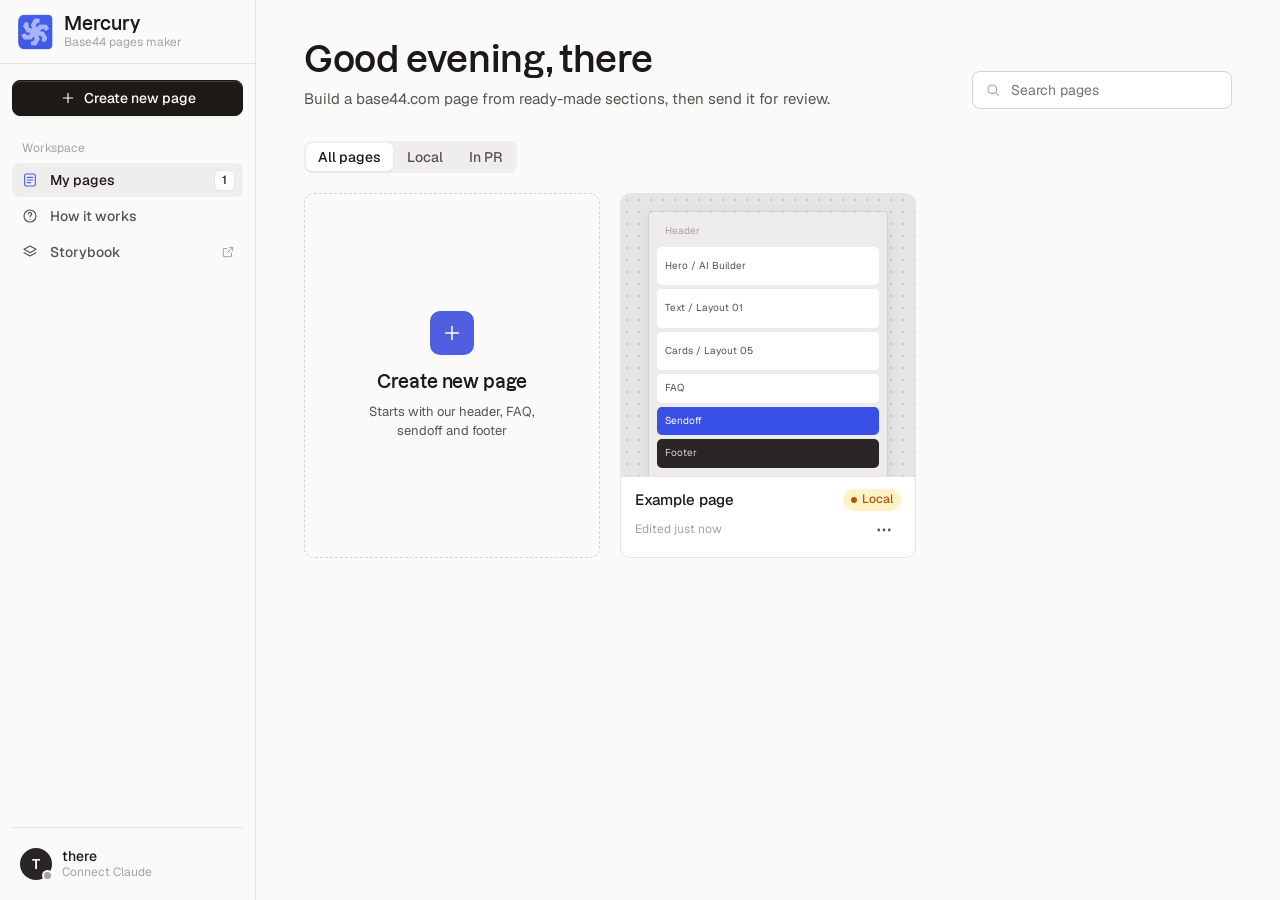
==== index.html @ 1d72b6c1 "Mercury demo build Co-Authored-By: Claude Opus 5.5 <noreply@anthropic.com>" ====
<!doctype html>
<html lang="en">
  <head>
    <meta charset="UTF-8" />
    <meta name="viewport" content="width=device-width, initial-scale=1" />
    <link rel="icon" href="./assets/mercury-icon-C0qEDZrc.png" />
    <title>Mercury · Base44 pages maker</title>
    <script type="module" crossorigin src="./assets/app-D9dCNVc-.js"></script>
    <link rel="modulepreload" crossorigin href="./assets/vendor-Bnb4Ae-D.js">
    <link rel="modulepreload" crossorigin href="./assets/sections-Db3gIIvN.js">
    <link rel="modulepreload" crossorigin href="./assets/page-model-CBehmWNN.js">
    <link rel="stylesheet" crossorigin href="./assets/sections-phe8vjoj.css">
    <link rel="stylesheet" crossorigin href="./assets/app-ySXwdiGq.css">
  </head>
  <body>
    <div id="root"></div>
  </body>
</html>
---- assets/sections-phe8vjoj.css ----
@font-face{font-family:Dazzed;src:url(../media/b08e14b705a2.woff2) format("woff2"),url(../media/d3847fbb85f0.woff) format("woff");font-weight:400;font-style:normal;font-display:swap}@font-face{font-family:Dazzed;src:url(../media/d444140c621f.woff2) format("woff2"),url(../media/14473a02191c.woff) format("woff");font-weight:500;font-style:normal;font-display:swap}@font-face{font-family:Dazzed;src:url(../media/bbc7bd523285.woff2) format("woff2"),url(../media/7ce76fdef9e0.woff) format("woff");font-weight:600;font-style:normal;font-display:swap}@font-face{font-family:Dazzed;src:url(../fonts/geist/geist-latin-wght-normal.woff2) format("woff2");font-weight:400;font-style:normal;font-display:swap;unicode-range:U+0024}@font-face{font-family:Dazzed;src:url(../fonts/geist/geist-latin-wght-normal.woff2) format("woff2");font-weight:500;font-style:normal;font-display:swap;unicode-range:U+0024}@font-face{font-family:Dazzed;src:url(../fonts/geist/geist-latin-wght-normal.woff2) format("woff2");font-weight:600;font-style:normal;font-display:swap;unicode-range:U+0024}.branded-shell{position:relative;min-height:100vh;overflow-x:clip;background:var(--offwhite, #eeeceb)}.branded-shell__texture{z-index:0}.branded-shell__content{position:relative;display:flex;min-height:100vh;flex-direction:column}.branded-shell__content>main{flex:1}.branded-shell--chromeless,.branded-shell--chromeless main{min-height:auto}.br-skip-link{position:absolute;left:16px;top:-100px;z-index:100;border-radius:10px;background:#1e1e24;color:#eeeceb;padding:12px 20px;font-family:Geist,sans-serif;font-size:16px;font-weight:500;transition:top .15s ease}.br-skip-link:focus{top:16px}.br-gen-tex{background-image:var(--br-gen-tile, none);background-repeat:repeat;background-position:top left;background-size:512px 512px;mix-blend-mode:overlay;opacity:0}.br-gen-tex[data-ready]{opacity:var(--br-gen-opacity)}.br-gen-tex--flip{transform:rotate(180deg)}.br-cover-tex{background-size:max(100%,2126px) auto}.br-cover-s-tex{background-size:cover}.br-tex-jitter{animation:br-tex-jitter .9s steps(1,end) infinite}@keyframes br-tex-jitter{0%{background-position:center}25%{background-position:calc(50% + 4px) calc(50% - 3px)}50%{background-position:calc(50% - 3px) calc(50% + 4px)}75%{background-position:calc(50% + 2px) calc(50% + 2px)}}.br-cover-tex.br-tex-jitter{background-size:max(calc(100% + 8px),2126px) auto}@media(prefers-reduced-motion:reduce){.br-tex-jitter{animation:none}}.br-slot-echo:after{content:attr(data-label);white-space:pre}.br-cta-fluid{height:var(--cta-h);padding-top:0;padding-bottom:0;padding-left:var(--cta-px);padding-right:var(--cta-px);font-size:var(--cta-fs);border-radius:var(--cta-r)}@media(min-width:768px){.br-cta-fluid{height:var(--cta-h-t);padding-left:var(--cta-px-t);padding-right:var(--cta-px-t);font-size:var(--cta-fs-t);border-radius:var(--cta-r-t)}}@media(min-width:1025px){.br-cta-fluid{height:var(--cta-h-d);padding-left:var(--cta-px-d);padding-right:var(--cta-px-d);font-size:var(--cta-fs-d);border-radius:var(--cta-r-d)}}.br-tertiary-fluid{font-size:var(--ter-fs);line-height:var(--ter-lh)}@media(min-width:768px){.br-tertiary-fluid{font-size:var(--ter-fs-t);line-height:var(--ter-lh-t)}}@media(min-width:1025px){.br-tertiary-fluid{font-size:var(--ter-fs-d);line-height:var(--ter-lh-d)}}.br-icon-fluid{--icon-px: var(--ipx);width:var(--icon-px);height:var(--icon-px)}@media(min-width:768px){.br-icon-fluid{--icon-px: var(--ipx-t)}}@media(min-width:1025px){.br-icon-fluid{--icon-px: var(--ipx-d)}}.br-slot-strip-dt{will-change:transform}@media(min-width:1025px)and (hover:hover){.br-slot-strip-dt{transition:transform var(--dur-hover) var(--ease-standard)}.group\/cta:hover .br-slot-strip-dt{transform:translateY(-50%)}}@media(prefers-reduced-motion:reduce){.br-slot-strip-dt{transition:none}}.group\/cta:disabled .br-slot-strip,.group\/cta:disabled .br-slot-strip-dt,.group\/cta[aria-disabled=true] .br-slot-strip,.group\/cta[aria-disabled=true] .br-slot-strip-dt{transform:none!important}.br-contact{position:relative}.br-contact:after{content:"";position:absolute;left:0;right:0;bottom:1px;height:var(--br-ul-w, 2px);background:currentColor;transform-origin:left center}.br-contact-link:hover .br-contact:after{animation:brContactUnderline .5s ease}@keyframes brContactUnderline{0%{transform:scaleX(1);transform-origin:right center}50%{transform:scaleX(0);transform-origin:right center}50.01%{transform:scaleX(0);transform-origin:left center}to{transform:scaleX(1);transform-origin:left center}}.br-arrow-in{transform:translate(-120%)}@media(hover:hover)and (pointer:fine){.br-arrow-glyph{transition:transform .3s var(--ease-standard)}.group\/arrow:hover .br-arrow-out{transform:translate(120%)}.group\/arrow:hover .br-arrow-in{transform:translate(0)}.br-arrow-go .br-arrow-glyph{transition:none}}.br-arrow-go .br-arrow-out{animation:brArrowOut .3s var(--ease-standard)}.br-arrow-go .br-arrow-in{animation:brArrowIn .3s var(--ease-standard)}@keyframes brArrowOut{0%{transform:translate(0)}to{transform:translate(120%)}}@keyframes brArrowIn{0%{transform:translate(-120%)}to{transform:translate(0)}}@media(prefers-reduced-motion:reduce){.br-arrow-glyph{transition:none}.br-arrow-go .br-arrow-glyph{animation:none}}.br-copy{display:inline-flex;align-items:center;gap:8px;box-sizing:border-box;border:none;cursor:pointer;white-space:nowrap;font-family:var(--font-body, "Geist", sans-serif);font-weight:500;color:var(--offwhite, #EEECEB);background:var(--blue, #3B51E5);transition:background-color var(--dur-hover, .2s) var(--ease-standard);-webkit-font-smoothing:antialiased;-moz-osx-font-smoothing:grayscale}.br-copy--dt:hover:not(:disabled){background:var(--cta-blue-hover, #4B62FA)}.br-copy:disabled{opacity:.45;cursor:not-allowed}.br-copy-icon{flex-shrink:0}.br-copy--icon{justify-content:center}.br-copy--icon.br-copy--dt,.br-copy--icon.br-copy--m{padding:12px}.br-copy-sr-only{position:absolute;width:1px;height:1px;padding:0;margin:-1px;overflow:hidden;clip:rect(0,0,0,0);white-space:nowrap;border:0}.br-copy--dt{padding:12px 14px;border-radius:8px;font-size:16px;line-height:20px}.br-copy--dt .br-copy-icon{width:20px;height:20px}.br-copy--m{padding:12px 14px;border-radius:6px;font-size:14px;line-height:16px}.br-copy--m .br-copy-icon{width:16px;height:16px}@media(prefers-reduced-motion:reduce){.br-copy{transition:none}}.br-breadcrumbs{list-style:none;margin:0;padding:0;display:flex;align-items:center;flex-wrap:wrap;gap:2px 6px;font-family:var(--font-body, "Geist", sans-serif);font-weight:400}.br-breadcrumb-li{display:inline-flex;align-items:center;gap:6px}.br-breadcrumb-item{font-size:12px;line-height:16px}.br-breadcrumb-sep{color:var(--ink-800, #1E1E24);font-size:14px;line-height:18px;-webkit-user-select:none;-moz-user-select:none;user-select:none}.br-breadcrumb-link{color:var(--text-secondary, #6D6A67);text-decoration:none;cursor:pointer;margin:0;padding:0;border:0;background:none;font-family:inherit;font-weight:inherit;transition:color var(--dur-hover, .2s) var(--ease-standard)}.br-breadcrumb-link:hover{color:var(--ink-800, #1E1E24)}.br-breadcrumb-link:focus-visible{outline:2px solid var(--focus-ring, #3B51E5);outline-offset:2px;border-radius:2px}.br-breadcrumb-muted{color:var(--text-secondary, #6D6A67)}.br-breadcrumb-current{color:var(--ink-800, #1E1E24)}@media(min-width:768px){.br-breadcrumbs{flex-wrap:nowrap;gap:10px}.br-breadcrumb-li{gap:10px}.br-breadcrumb-item{font-size:14px;line-height:18px}}@media(prefers-reduced-motion:reduce){.br-breadcrumb-link{transition:none}}.br-field{display:flex;flex-direction:column;gap:14px;width:100%;box-sizing:border-box;padding:20px 0 16px;border-bottom:2px solid var(--ink-800, #1E1E24);transition:border-color var(--dur-hover, .2s) var(--ease-standard)}.br-field[data-invalid]{border-bottom-color:var(--invalid, #FF5100)}.br-field-label{font-family:var(--font-body, "Geist", sans-serif);font-weight:400;color:var(--ink-800, #1E1E24);font-size:18px;line-height:26px}@media(min-width:768px){.br-field-label{font-size:20px;line-height:32px}}@media(prefers-reduced-motion:reduce){.br-field{transition:none}}.br-field-input{border:0;outline:0;margin:0;padding:0;width:100%;box-sizing:border-box;background:transparent;font-family:var(--font-body, "Geist", sans-serif);font-weight:400;color:var(--ink-800, #1E1E24);font-size:14px;line-height:18px}.br-field-input::-moz-placeholder{color:var(--text-placeholder, #8E8E8E);opacity:1}.br-field-input::placeholder{color:var(--text-placeholder, #8E8E8E);opacity:1}.br-field-textarea{resize:none;min-height:56px;line-height:20px;overflow-y:auto;padding-right:20px;scrollbar-width:thin;scrollbar-color:var(--surface-warm, #E2DED7) transparent}.br-field-textarea::-webkit-scrollbar{width:14px}.br-field-textarea::-webkit-scrollbar-track{background:transparent}.br-field-textarea::-webkit-scrollbar-thumb{background-color:var(--surface-warm, #E2DED7);background-clip:padding-box;border:0 solid transparent;border-right-width:10px;border-radius:9999px;min-height:24px}@media(min-width:768px){.br-field-input{font-size:16px;line-height:16px}.br-field-textarea{min-height:70px;line-height:24px}}.br-search{display:flex;align-items:center;gap:14px;width:100%;box-sizing:border-box;background:var(--br-search-fill, transparent);border-top:2px solid var(--border-warm, #DDD8D2);border-bottom:2px solid var(--border-warm, #DDD8D2);color:var(--text-placeholder, #8E8E8E);transition:border-color var(--dur-hover, .2s) var(--ease-standard),color var(--dur-hover, .2s) var(--ease-standard)}.br-search[data-active]{border-top-color:var(--black, #1E1E24);border-bottom-color:var(--black, #1E1E24);color:var(--black, #1E1E24)}.br-search-icon{flex-shrink:0;color:var(--black, #1E1E24)}.br-search-input{flex:1;min-width:0;border:none;background:transparent;outline:none;padding:0;margin:0;font-family:var(--font-body);color:var(--black, #1E1E24);-webkit-font-smoothing:antialiased;-moz-osx-font-smoothing:grayscale}.br-search-input::-moz-placeholder{color:var(--text-placeholder, #8E8E8E);opacity:1}.br-search-input::placeholder{color:var(--text-placeholder, #8E8E8E);opacity:1}.br-search-input::-webkit-search-cancel-button,.br-search-input::-webkit-search-decoration{-webkit-appearance:none;-moz-appearance:none;appearance:none;display:none}.br-search-clear{flex-shrink:0;display:inline-flex;align-items:center;justify-content:center;padding:0;border:none;border-radius:8px;background:transparent;color:var(--black, #1E1E24);cursor:pointer;transition:background-color var(--dur-hover, .2s) var(--ease-standard)}.br-search-clear:disabled{cursor:default;opacity:.45}.br-search-clear-glyph{display:block;width:100%;height:100%}.br-search--d{height:90px;padding-left:20px;padding-right:8px}.br-search--d .br-search-icon{width:26px;height:26px}.br-search--d .br-search-input{font-size:18px;line-height:26px}.br-search--d .br-search-clear{width:44px;height:44px}.br-search--t{height:76px;padding-left:16px;padding-right:6px}.br-search--t .br-search-icon{width:24px;height:24px}.br-search--t .br-search-input{font-size:16px;line-height:24px}.br-search--t .br-search-clear{width:40px;height:40px}@media(hover:hover){.br-search--d .br-search-clear:hover{background:var(--surface-warm, #E2DED7)}}.br-search--m{height:60px;padding-left:10px;padding-right:4px;gap:10px}.br-search--m .br-search-icon{width:20px;height:20px}.br-search--m .br-search-input{font-size:16px;line-height:20px}.br-search--m .br-search-clear{width:40px;height:40px}@media(prefers-reduced-motion:reduce){.br-search,.br-search-clear{transition:none}}.br-pg{display:inline-flex;align-items:center;justify-content:center;gap:var(--pg-gap-root);font-family:var(--font-body);-webkit-font-smoothing:antialiased;-moz-osx-font-smoothing:grayscale}.br-pg-pages{display:inline-flex;align-items:center;gap:var(--pg-gap-pages);list-style:none;margin:0;padding:0}.br-pg-pages>li{display:inline-flex;align-items:center}.br-pg-page:focus-visible,.br-pg-arrow:focus-visible{outline:2px solid var(--focus-ring, #3B51E5);outline-offset:2px;border-radius:4px}.br-pg-page{min-width:var(--pg-cell-w);height:var(--pg-cell);display:inline-flex;align-items:center;justify-content:center;box-sizing:border-box;padding:0;margin:0;border:none;background:transparent;cursor:pointer;font-size:var(--pg-fs);line-height:var(--pg-lh);letter-spacing:var(--pg-tr);color:var(--text-secondary, #6D6A67);transition:color var(--dur-hover, .2s) var(--ease-standard)}.br-pg-page:disabled,.br-pg-page[aria-current]{cursor:default}.br-pg-page:hover:not(:disabled),.br-pg-page[aria-current]{color:var(--black, #1E1E24)}.br-pg-ellipsis{min-width:var(--pg-cell-w);height:var(--pg-cell);display:inline-flex;align-items:center;justify-content:center;color:var(--text-secondary, #6D6A67);font-size:var(--pg-fs);line-height:var(--pg-lh);letter-spacing:var(--pg-tr);-webkit-user-select:none;-moz-user-select:none;user-select:none}.br-pg-arrow{flex-shrink:0;width:var(--pg-arrow);height:var(--pg-arrow);display:inline-flex;align-items:center;justify-content:center;padding:0;margin:0;border:none;border-radius:4px;background:transparent;cursor:pointer;color:var(--black, #1E1E24)}.br-pg-arrow svg{display:block;width:var(--pg-glyph);height:var(--pg-glyph)}.br-pg-arrow--prev svg{transform:rotate(180deg)}.br-pg-arrow:disabled{cursor:default;color:var(--disabled, #BDBDBD)}.br-pg--d{--pg-cell: 54px;--pg-cell-w: 50px;--pg-arrow: 54px;--pg-glyph: 26px;--pg-fs: 24px;--pg-lh: 28px;--pg-tr: -.24px;--pg-gap-root: 36px;--pg-gap-pages: 6px}.br-pg--t{--pg-cell: 54px;--pg-cell-w: 44px;--pg-arrow: 54px;--pg-glyph: 24px;--pg-fs: 20px;--pg-lh: 28px;--pg-tr: -.2px;--pg-gap-root: 8px;--pg-gap-pages: 6px}.br-pg--m{--pg-cell: 44px;--pg-cell-w: 32px;--pg-arrow: 44px;--pg-glyph: 22px;--pg-fs: 16px;--pg-lh: 26px;--pg-tr: -.16px;--pg-gap-root: 4px;--pg-gap-pages: 4px}@media(prefers-reduced-motion:reduce){.br-pg-page{transition:none}}a.br-pg-page,a.br-pg-arrow{text-decoration:none}span.br-pg-page[aria-current]{cursor:default}.br-switch{--br-switch-w: 74px;--br-switch-h: 36px;--br-switch-knob-w: 42px;position:relative;flex:none;box-sizing:border-box;width:var(--br-switch-w);height:var(--br-switch-h);padding:0;border:none;border-radius:60px;background:var(--disabled, #bdbdbd);cursor:pointer;transition:background-color var(--dur-fast, .15s) var(--ease-standard)}.br-switch[aria-checked=true]{background:var(--orange-500, #ff6a00)}.br-switch:disabled{cursor:not-allowed;background:var(--offwhite, #eeeceb)}.br-switch[aria-checked=true]:disabled{background:#ffad8a}.br-switch:focus-visible{outline:2px solid var(--focus-ring, #3b51e5);outline-offset:2px}.br-switch-knob{position:absolute;top:3px;left:3px;width:var(--br-switch-knob-w);height:calc(var(--br-switch-h) - 6px);border-radius:60px;background:var(--surface-card-warm, #f9f7f4);transition:transform var(--dur-fast, .15s) var(--ease-standard)}.br-switch[aria-checked=true] .br-switch-knob{transform:translate(calc(var(--br-switch-w) - var(--br-switch-knob-w) - 6px))}.br-switch[data-size=t]{--br-switch-w: 66px;--br-switch-h: 32px;--br-switch-knob-w: 38px}.br-switch[data-size=m]{--br-switch-w: 60px;--br-switch-h: 30px;--br-switch-knob-w: 32px}@media(max-width:1024px){.br-switch:not([data-size]){--br-switch-w: 66px;--br-switch-h: 32px;--br-switch-knob-w: 38px}}@media(max-width:767px){.br-switch:not([data-size]){--br-switch-w: 60px;--br-switch-h: 30px;--br-switch-knob-w: 32px}}@media(prefers-reduced-motion:reduce){.br-switch,.br-switch-knob{transition:none}}.br-checkbox{display:inline-flex;align-items:center;gap:12px;cursor:pointer}.br-checkbox[data-disabled=true]{cursor:not-allowed;opacity:.5}.br-checkbox-box{position:relative;box-sizing:border-box;flex:none;padding:0;cursor:inherit;width:22px;height:22px;border-radius:4px;border:2px solid var(--ink-800, #1E1E24);background:var(--white, #fff);display:inline-flex;align-items:center;justify-content:center;transition:background-color var(--dur-hover, .2s) var(--ease-standard),border-color var(--dur-hover, .2s) var(--ease-standard)}.br-checkbox-box:focus-visible{outline:2px solid var(--focus-ring, #3B51E5);outline-offset:2px}.br-checkbox-box[aria-checked=true]{background:var(--ink-800, #1E1E24)}.br-checkbox-check{width:18px;height:18px;color:var(--white, #fff);transform:scale(0);opacity:0;transition:transform var(--dur-hover, .2s) var(--ease-snap, cubic-bezier(.34, 1.56, .64, 1)),opacity .12s var(--ease-standard)}.br-checkbox-box[aria-checked=true] .br-checkbox-check{transform:scale(1);opacity:1}.br-checkbox-label{font-family:var(--font-body, "Geist", sans-serif);font-weight:400;font-size:16px;line-height:24px;color:var(--ink-800, #1E1E24)}@media(prefers-reduced-motion:reduce){.br-checkbox-box,.br-checkbox-check{transition:none}}.br-radio-group{display:flex;flex-direction:column;gap:12px}.br-radio-item{display:inline-flex;align-items:center;gap:12px;cursor:pointer}.br-radio-item[data-disabled=true]{cursor:not-allowed;opacity:.5}.br-radio-control{box-sizing:border-box;flex:none;padding:0;cursor:inherit;width:30px;height:30px;border-radius:50%;border:2px solid var(--ink-800, #1E1E24);background:var(--white, #fff);display:inline-flex;align-items:center;justify-content:center}.br-radio-control:focus-visible{outline:2px solid var(--focus-ring, #3B51E5);outline-offset:2px}.br-radio-dot{width:20px;height:20px;border-radius:50%;background:var(--ink-800, #1E1E24);transform:scale(0);transition:transform var(--dur-hover, .2s) var(--ease-snap, cubic-bezier(.34, 1.56, .64, 1))}@media(hover:hover){.br-radio-control:not([aria-checked=true]):hover:not(:disabled) .br-radio-dot{transform:scale(.4286)}}.br-radio-control[aria-checked=true] .br-radio-dot{transform:scale(1)}@media(min-width:768px){.br-radio-control{width:32px;height:32px}.br-radio-dot{width:22px;height:22px}}@media(min-width:1025px){.br-radio-control{width:38px;height:38px}.br-radio-dot{width:28px;height:28px}}.br-radio-label{color:var(--ink-800, #1E1E24)}@media(min-width:768px){.br-radio-label{font-size:16px;line-height:24px}}@media(min-width:1025px){.br-radio-label{font-size:18px;line-height:26px}}@media(prefers-reduced-motion:reduce){.br-radio-dot{transition:none}}.br-multiselect{display:flex;flex-wrap:wrap;gap:12px}.br-multiselect-chip{box-sizing:border-box;cursor:pointer;white-space:nowrap;display:inline-flex;align-items:center;justify-content:center;height:40px;padding:0 26px;border-radius:6px;font-family:var(--font-body);font-weight:400;font-size:14px;line-height:18px;letter-spacing:0;border:2px solid transparent;color:var(--ink-800, #1E1E24);background-color:var(--offwhite, #EEECEB);background-image:linear-gradient(var(--cta-black, #312F2F),var(--cta-black, #312F2F));background-repeat:no-repeat;background-position:bottom;background-size:100% 0%;transition:background-size .17s cubic-bezier(.2,0,0,1),border-color .13s cubic-bezier(.2,0,0,1)}.br-multiselect-chip:focus-visible{outline:2px solid var(--focus-ring, #3B51E5);outline-offset:2px}@media(hover:hover){.br-multiselect-chip:not([aria-pressed=true]):hover:not(:disabled){border-color:var(--ink-800, #1E1E24)}}.br-multiselect-chip[aria-pressed=true]{background-size:100% 100%;border-color:var(--cta-black, #312F2F);color:var(--white, #fff);transition:background-size .17s cubic-bezier(.2,0,0,1),border-color .13s cubic-bezier(.2,0,0,1),color 1ms 40ms}.br-multiselect-chip:disabled{cursor:not-allowed;opacity:.5}@media(min-width:768px){.br-multiselect-chip{height:44px;border-radius:8px;font-size:16px;line-height:24px}}@media(min-width:1025px){.br-multiselect-chip{height:50px;border-radius:10px;font-size:18px;line-height:26px}}@media(prefers-reduced-motion:reduce){.br-multiselect-chip,.br-multiselect-chip[aria-pressed=true]{transition:none}}.br-dropdown{box-sizing:border-box;position:relative;width:-moz-max-content;width:max-content;max-width:260px;background:var(--white, #fff);box-shadow:var(--shadow-menu, 0 10px 20px 0 rgba(15, 14, 14, .06), 0 0 6px 0 rgba(15, 14, 14, .07));overflow:hidden;font-family:var(--font-body, "Geist", sans-serif)}.br-dropdown--dt{border-radius:8px}.br-dropdown--m{border-radius:6px}.br-dropdown-scroller{display:flex;flex-direction:column;align-items:stretch;padding:4px;overflow-x:hidden;overflow-y:auto;scrollbar-width:none}.br-dropdown-scroller::-webkit-scrollbar{display:none}.br-dropdown--dt .br-dropdown-scroller{max-height:min(208px,var(--br-dropdown-room, 208px))}.br-dropdown--m .br-dropdown-scroller{max-height:min(144px,var(--br-dropdown-room, 144px))}@media(max-width:767px){.br-dropdown--dt .br-dropdown-scroller{max-height:min(144px,var(--br-dropdown-room, 144px))}}.br-dropdown-thumb{position:absolute;right:3px;width:4px;border-radius:2px;background:var(--surface-warm, #E2DED7);pointer-events:none;opacity:0;transition:opacity var(--dur-hover, .2s) var(--ease-standard)}.br-dropdown--m .br-dropdown-thumb,.br-dropdown--dt:hover .br-dropdown-thumb{opacity:1}@media(max-width:767px),(hover:none){.br-dropdown--dt .br-dropdown-thumb{opacity:1}}.br-dropdown-item{display:flex;align-items:center;gap:10px;width:100%;box-sizing:border-box;padding:8px 12px;border-radius:4px;cursor:pointer;color:var(--ink-800, #1E1E24);transition:background-color var(--dur-hover, .2s) var(--ease-standard)}.br-dropdown-item:hover,.br-dropdown-item--active{background:#edebe7}.br-dropdown-item:focus-visible{outline:2px solid var(--focus-ring, #3B51E5);outline-offset:-2px}.br-dropdown--m .br-dropdown-item{min-height:34px;padding:8px 10px}.br-dropdown-label{flex:1;min-width:0;overflow-wrap:anywhere}.br-dropdown-check{flex-shrink:0;width:18px;height:18px}.br-dropdown--dt .br-dropdown-check{width:22px;height:22px}@media(max-width:767px){.br-dropdown--dt{border-radius:6px}.br-dropdown--dt .br-dropdown-item{min-height:34px;padding:8px 10px}.br-dropdown--dt .br-dropdown-check{width:18px;height:18px}.br-dropdown--dt .br-dropdown-label{font-size:14px;line-height:18px}}.br-dropdown-check svg{display:block;width:100%;height:100%}@media(prefers-reduced-motion:reduce){.br-dropdown-item,.br-dropdown-thumb{transition:none}}.br-dropdown-icon{display:flex;flex:none;align-items:center;justify-content:center;width:32px;height:32px;overflow:hidden;background:var(--white)}.br-dropdown-icon img,.br-dropdown-icon svg{display:block;max-width:100%;max-height:100%}.br-dropdown-meta{margin-left:auto;flex:none;font-family:Geist,var(--font-body);font-weight:400;color:var(--text-muted, #8e8e8e);white-space:nowrap}.br-dropdown-item--divided{border-top:1px solid var(--surface-warm, #e2ded7)}.br-dropdown-item--action{color:var(--orange, #ff6a00)}.br-dropdown-item--action~.br-dropdown-item--action{color:var(--text-ink)}.br-dropdown-arrow{display:flex;flex:none;align-items:center;width:18px;height:18px}.br-dropdown-arrow svg{display:block;width:100%;height:100%}.br-select{position:relative;display:inline-block}.br-select-trigger{box-sizing:border-box;display:flex;align-items:center;justify-content:space-between;gap:20px;width:100%;margin:0;padding:14px 16px;border:1px solid var(--border-warm, #DDD8D2);border-radius:8px;background:var(--br-select-fill, var(--offwhite, #EEECEB));color:var(--ink-800, #1E1E24);cursor:pointer;text-align:left;transition:background-color var(--dur-hover, .2s) var(--ease-standard)}.br-select-trigger:hover,.br-select-trigger[aria-expanded=true]{background:var(--surface-warm, #E2DED7)}.br-select-trigger:focus-visible{outline:2px solid var(--focus-ring, #3B51E5);outline-offset:2px}.br-select-trigger:disabled{opacity:.5;cursor:not-allowed}.br-select-label{min-width:0;white-space:nowrap;overflow:hidden;text-overflow:ellipsis}.br-select-content{display:flex;min-width:0;align-items:center;gap:6px}.br-select-prefix{flex:none;color:var(--text-secondary, #6D6A67)}.br-select-content .br-select-label{font-weight:500}.br-select-label--placeholder{color:var(--text-placeholder, #8E8E8E)}.br-select-sr-only{position:absolute;width:1px;height:1px;padding:0;margin:-1px;overflow:hidden;clip:rect(0,0,0,0);white-space:nowrap;border:0}.br-select-chevron{flex-shrink:0;display:block;width:22px;height:22px;transition:transform var(--dur-hover, .2s) var(--ease-standard)}.br-select-trigger[aria-expanded=true] .br-select-chevron{transform:rotate(180deg)}.br-select-chevron svg{display:block;width:100%;height:100%}.br-select-popover{position:absolute;top:calc(100% + 6px);left:0;width:100%;z-index:30}.br-select-popover .br-dropdown{min-width:100%}.br-select--m .br-select-trigger{gap:12px;padding:11px 14px;border-radius:6px}.br-select--m .br-select-chevron{width:18px;height:18px}@media(max-width:1099px){.br-select--d .br-select-label,.br-select--d .br-select-content{font-size:16px;line-height:20px}}@media(max-width:767px){.br-select--d .br-select-trigger{gap:12px;padding:11px 14px;border-radius:6px}.br-select--d .br-select-chevron{width:18px;height:18px}.br-select--d .br-select-label,.br-select--d .br-select-content{font-size:14px;line-height:18px}}@media(prefers-reduced-motion:reduce){.br-select-trigger,.br-select-chevron{transition:none}}.br-field--select{position:relative}.br-field-select{box-sizing:border-box;display:flex;align-items:center;justify-content:space-between;gap:20px;width:100%;margin:0;padding:0;border:0;background:transparent;color:var(--ink-800, #1E1E24);cursor:pointer;text-align:left;font-family:var(--font-body, "Geist", sans-serif);font-weight:400;font-size:14px;line-height:20px}.br-field-select:disabled{opacity:.5;cursor:not-allowed}.br-field-select:focus-visible{outline:2px solid var(--focus-ring, #3B51E5);outline-offset:2px}.br-field-select-value{min-width:0;white-space:nowrap;overflow:hidden;text-overflow:ellipsis}.br-field-select-value--placeholder{color:var(--text-placeholder, #8E8E8E)}.br-field-select-sr-only{position:absolute;width:1px;height:1px;padding:0;margin:-1px;overflow:hidden;clip:rect(0,0,0,0);white-space:nowrap;border:0}.br-field-select-caret{flex-shrink:0;display:block;width:18px;height:18px;transition:transform var(--dur-hover, .2s) var(--ease-standard)}.br-field-select[aria-expanded=true] .br-field-select-caret{transform:rotate(180deg)}.br-field-select-caret svg{display:block;width:100%;height:100%}.br-field-select-popover{position:absolute;top:calc(100% + 8px);left:0;width:100%;z-index:30}.br-field--select-roomy .br-field-select{margin:-14px 0 -16px;padding:14px 0 16px}.br-field--select-roomy .br-field-select-popover{top:calc(100% + 22px)}.br-field--select-roomy .br-field-select-popover--above{top:auto;bottom:calc(100% - var(--br-select-trigger-top, 0px))}.br-field-select-popover .br-dropdown{min-width:100%}@media(min-width:768px){.br-field-select{font-size:16px;line-height:16px}.br-field-select-caret{width:22px;height:22px}}@media(prefers-reduced-motion:reduce){.br-field-select-caret{transition:none}}.br-field-select--search{display:flex;align-items:center;justify-content:space-between;width:100%;gap:8px}.br-field-select--search .br-field-select-caret{cursor:pointer}.br-field-select-input{flex:1 1 auto;min-width:0;border:0;outline:0;margin:0;padding:0;background:transparent;color:var(--text-ink);font-family:Geist,var(--font-body);font-weight:400;font-size:16px;line-height:16px}.br-field-select-input::-moz-placeholder{color:var(--text-placeholder, #8e8e8e)}.br-field-select-input::placeholder{color:var(--text-placeholder, #8e8e8e)}@media(max-width:767px){.br-field-select-input{font-size:14px;line-height:18px}}.br-numberfield-row{display:flex;align-items:center;justify-content:space-between;width:100%}.br-numberfield-input{flex:1;min-width:0;margin:0;padding:0;border:0;background:none;color:var(--ink-800, #1E1E24);font-family:var(--font-body, "Geist", sans-serif);font-weight:400;font-size:14px;line-height:18px;letter-spacing:0;font-variant-numeric:tabular-nums;-webkit-appearance:none;-moz-appearance:none;appearance:none}.br-numberfield-input:focus{outline:none}.br-numberfield-input:focus-visible{outline:2px solid var(--focus-ring, #3B51E5);outline-offset:2px}.br-numberfield-input::-webkit-outer-spin-button,.br-numberfield-input::-webkit-inner-spin-button{-webkit-appearance:none;-moz-appearance:none;appearance:none;margin:0}.br-numberfield-steppers{display:flex;align-items:center;gap:20px;flex-shrink:0}.br-numberfield-stepper{display:block;flex-shrink:0;width:24px;height:24px;margin:0;padding:0;border:0;background:none;color:var(--ink-800, #1E1E24);cursor:pointer;transition:color var(--dur-hover, .2s) var(--ease-standard);-moz-user-select:none;user-select:none;-webkit-user-select:none;-webkit-touch-callout:none;touch-action:manipulation}.br-numberfield-stepper:disabled{color:var(--disabled, #BDBDBD);cursor:not-allowed}.br-numberfield-stepper:focus-visible{outline:2px solid var(--focus-ring, #3B51E5);outline-offset:2px}.br-numberfield-glyph{width:24px;height:24px}.br-field[data-disabled] .br-numberfield-input{color:var(--disabled, #BDBDBD)}.br-numberfield-glyph--m{display:block}.br-numberfield-glyph--dt{display:none}@media(min-width:768px){.br-numberfield-input{font-size:18px;line-height:26px}.br-numberfield-steppers{gap:26px}.br-numberfield-glyph--m{display:none}.br-numberfield-glyph--dt{display:block}}@media(prefers-reduced-motion:reduce){.br-numberfield-stepper{transition:none}}.br-filters{position:relative;display:inline-block}.br-filters-trigger{box-sizing:border-box;display:flex;align-items:center;justify-content:center;width:40px;height:40px;margin:0;padding:0;border:1px solid var(--border-warm, #DDD8D2);border-radius:6px;background:var(--br-filters-fill, var(--br-select-fill, var(--offwhite, #EEECEB)));color:var(--ink-800, #1E1E24);cursor:pointer;transition:background-color var(--dur-hover, .2s) var(--ease-standard)}.br-filters-trigger[aria-expanded=true]{background:var(--surface-warm, #E2DED7)}.br-filters-trigger:focus-visible{outline:2px solid var(--focus-ring, #3B51E5);outline-offset:2px}.br-filters-trigger:disabled{opacity:.5;cursor:not-allowed}.br-filters-glyph{display:block;width:18px;height:18px}.br-filters-popover{position:absolute;top:calc(100% + 6px);left:0;z-index:30}.br-filters-popover--end{left:auto;right:0}.br-filters-panel{box-sizing:border-box;position:relative;width:200px;background:var(--white, #fff);border-radius:6px;box-shadow:var(--shadow-menu, 0 10px 20px 0 rgba(15, 14, 14, .06), 0 0 6px 0 rgba(15, 14, 14, .07));overflow:hidden;font-family:var(--font-body, "Geist", sans-serif)}.br-filters-scroller{display:flex;flex-direction:column;align-items:stretch;padding:4px;max-height:144px;overflow-x:hidden;overflow-y:auto;scrollbar-width:none}.br-filters-scroller::-webkit-scrollbar{display:none}.br-filters-thumb{position:absolute;right:3px;width:4px;border-radius:2px;background:var(--surface-warm, #E2DED7);pointer-events:none}.br-filters-category{display:flex;align-items:center;min-height:30px;padding:6px 10px;border-radius:4px;color:var(--text-placeholder, #8E8E8E);font-size:12px;line-height:1}.br-filters-item{display:flex;align-items:center;gap:10px;width:100%;box-sizing:border-box;min-height:34px;padding:8px 10px;border-radius:4px;cursor:pointer;color:var(--ink-800, #1E1E24);transition:background-color var(--dur-hover, .2s) var(--ease-standard)}.br-filters-item--active{background:#edebe7}.br-filters-label{flex:1;min-width:0;overflow-wrap:anywhere}.br-filters-check{flex-shrink:0;width:18px;height:18px}.br-filters-check svg{display:block;width:100%;height:100%}.br-filters-divider{display:flex;align-items:center;flex-shrink:0;height:12px;padding:0 8px}.br-filters-divider:before{content:"";display:block;width:100%;height:1px;background:var(--border-warm, #DDD8D2)}@media(prefers-reduced-motion:reduce){.br-filters-trigger,.br-filters-item{transition:none}}.br-sheet-backdrop{position:fixed;top:0;right:0;bottom:0;left:0;z-index:60;display:flex;flex-direction:column;justify-content:flex-end;background:#0000004d}.br-sheet-panel{box-sizing:border-box;display:flex;flex-direction:column;width:100%;max-height:calc(100dvh - 32px);background:var(--white, #fff);font-family:var(--font-body, "Geist", sans-serif);overflow:hidden}.br-sheet-handle{position:relative;flex-shrink:0;-webkit-appearance:none;-moz-appearance:none;appearance:none;margin:0;padding:0;border:0;width:40px;height:1.5px;background:var(--border-warm, #DDD8D2);cursor:grab;touch-action:none}.br-sheet-panel.is-dragging .br-sheet-handle{cursor:grabbing}.br-sheet-handle:before{content:"";position:absolute;top:50%;left:50%;width:120px;height:32px;transform:translate(-50%,-50%)}.br-sheet-header{display:flex;flex-direction:column;align-items:center;gap:24px;flex-shrink:0;padding:14px 20px 17.5px;border-bottom:1px solid var(--border-warm, #DDD8D2)}.br-sheet-headrow{display:flex;align-items:center;justify-content:space-between;gap:8px;width:100%}.br-sheet-title{min-width:0;margin:0;color:var(--ink-800, #1E1E24);font-family:var(--font-display, "Dazzed", "Dazzed Fallback", system-ui, sans-serif);font-weight:600;font-size:18px;line-height:24px;letter-spacing:0}.br-sheet-scroll{position:relative;display:flex;flex:1;min-height:0}.br-sheet-body{flex:1;min-height:0;padding:17px 0;overflow-x:hidden;overflow-y:auto;-webkit-overflow-scrolling:touch;overscroll-behavior:contain;scrollbar-width:none}.br-sheet-body::-webkit-scrollbar{display:none}.br-sheet-thumb{position:absolute;right:3px;width:4px;background:var(--neutral-400, #8E8D8D);pointer-events:none}.br-sheet-footer{display:flex;flex-direction:column;gap:9px;flex-shrink:0;padding:20px;padding-bottom:calc(20px + env(safe-area-inset-bottom,0px));background:var(--white, #fff)}@keyframes brSheetUp{0%{transform:translateY(100%)}to{transform:translateY(0)}}@keyframes brSheetDown{0%{transform:translateY(0)}to{transform:translateY(100%)}}@keyframes brSheetBackdropOut{0%{background-color:#0000004d}to{background-color:#0000}}.br-sheet-panel{animation:brSheetUp .45s cubic-bezier(.32,.72,0,1) both}.br-sheet-panel.is-closing{animation:brSheetDown .4s cubic-bezier(.32,.72,0,1) both}.br-sheet-panel.is-dragging{animation:none;transition:none}.br-sheet-panel.is-settling{animation:none;transition:transform .26s cubic-bezier(.32,.72,0,1)}.br-sheet-panel.is-dragged:not(.is-closing){animation:none;transition:none}.br-sheet-backdrop.is-closing{animation:brSheetBackdropOut .4s ease-in both}@media(prefers-reduced-motion:reduce){.br-sheet-panel.is-settling{transition:none}.br-sheet-panel,.br-sheet-panel.is-closing,.br-sheet-backdrop,.br-sheet-backdrop.is-closing{animation:none}}.br-fsheet{max-height:min(440px,calc(100dvh - 32px))}.br-fsheet-reset{margin:0;padding:0;border:0;border-radius:4px;background:transparent;color:var(--ink-800, #1E1E24);font-family:inherit;font-size:16px;font-weight:500;line-height:24px;cursor:pointer}.br-fsheet-menus{display:flex;flex-direction:column;gap:16px}.br-fsheet-group{display:block;min-width:0;margin:0;padding:0;border:0}.br-fsheet-category{display:block;box-sizing:border-box;width:100%;min-height:30px;padding:8px 20px;border-radius:4px;color:var(--text-secondary, #6D6A67);font-size:14px;line-height:1}.br-fsheet-item{position:relative;display:flex;align-items:center;gap:10px;width:100%;box-sizing:border-box;min-height:36px;padding:6px 25px 6px 20px;border-radius:4px;cursor:pointer;color:var(--ink-800, #1E1E24)}.br-fsheet-input{position:absolute;width:1px;height:1px;margin:-1px;padding:0;border:0;clip-path:inset(50%);overflow:hidden;white-space:nowrap}.br-fsheet-label{flex:1;min-width:0;overflow-wrap:anywhere}.br-fsheet-count{flex-shrink:0;color:var(--text-secondary, #6D6A67);font-size:14px;line-height:18px;font-variant-numeric:tabular-nums}.br-fsheet-item--empty .br-fsheet-label{color:var(--text-secondary, #6D6A67)}.br-fsheet-check{flex-shrink:0;width:18px;height:18px}.br-fsheet-check svg{display:block;width:100%;height:100%}.br-fsheet-divider{display:flex;align-items:center;flex-shrink:0;height:12px;padding:0 20px}.br-fsheet-divider:before{content:"";display:block;width:100%;height:1px;background:var(--border-warm, #DDD8D2)}.br-filterpill{display:inline-block}.br-filterpill-trigger{box-sizing:border-box;display:flex;align-items:center;justify-content:center;gap:12px;height:40px;margin:0;padding:11px 14px 11px 12px;border:1px solid var(--border-warm, #DDD8D2);border-radius:6px;background:var(--br-filterpill-fill, var(--br-select-fill, var(--offwhite, #EEECEB)));color:var(--ink-800, #1E1E24);font-family:var(--font-body, "Geist", sans-serif);cursor:pointer}.br-filterpill-trigger:disabled{opacity:.5;cursor:not-allowed}.br-filterpill-label{font-size:14px;line-height:18px;white-space:nowrap}.br-filterpill-trigger--icon{width:40px;padding:0;gap:0}.br-fsheet-glyph{display:block;width:18px;height:18px}.br-playpause{box-sizing:border-box;display:inline-flex;align-items:center;gap:6px;margin:0;padding:12px 14px 12px 12px;border:0;border-radius:8px;overflow:hidden;background:var(--blue-500, #3B51E5);color:var(--white, #FFFFFF);font-family:var(--font-body, "Geist", sans-serif);font-weight:500;font-size:16px;line-height:20px;white-space:nowrap;cursor:pointer;transition:background-color var(--dur-hover, .2s) var(--ease-standard)}.br-playpause:hover:not(:disabled){background:var(--cta-blue-hover, #4B62FA)}.br-playpause:focus-visible{outline:2px solid var(--focus-ring, #3B51E5);outline-offset:2px}.br-playpause:disabled{opacity:.5;cursor:not-allowed}.br-playpause-icon{flex-shrink:0;display:block;width:20px;height:20px;color:var(--icon-blue, #9CA9FF)}.br-playpause-icon svg{display:block;width:100%;height:100%}.br-playpause-icon--m{display:none}.br-playpause--m{border-radius:6px;font-size:14px;line-height:16px}.br-playpause--m .br-playpause-icon{width:16px;height:16px}.br-playpause--m .br-playpause-icon--dt{display:none}.br-playpause--m .br-playpause-icon--m{display:block}@media(max-width:767px){.br-playpause--dt{border-radius:6px;font-size:14px;line-height:16px}.br-playpause--dt .br-playpause-icon{width:16px;height:16px}.br-playpause--dt .br-playpause-icon--dt{display:none}.br-playpause--dt .br-playpause-icon--m{display:block}}@media(prefers-reduced-motion:reduce){.br-playpause{transition:none}}.br-symbol{position:relative;display:inline-block;overflow:hidden;isolation:isolate;line-height:0;aspect-ratio:1 / 1}.br-symbol--orange{background:var(--orange, #FF6A00)}.br-symbol--orange .br-symbol-glyph{color:var(--icon-orange, #FFAE81)}.br-symbol--blue{background:var(--blue, #3B51E5)}.br-symbol--blue .br-symbol-glyph{color:var(--icon-blue, #9CA9FF)}.br-symbol--green{background:var(--green, #134F25)}.br-symbol--green .br-symbol-glyph{color:var(--icon-green, #499C61)}.br-symbol-glyph{position:absolute;top:17.5%;right:17.5%;bottom:17.5%;left:17.5%;width:65%;height:65%;z-index:0}.br-symbol-grunge{position:absolute;top:0;right:0;bottom:0;left:0;background-image:url(../media/aa7e165661f9.webp);background-repeat:no-repeat;background-position:center;background-size:600px auto;mix-blend-mode:overlay;opacity:.55;pointer-events:none;z-index:1}:root{--br-header-h: 54px}@media(min-width:768px){:root{--br-header-h: 76px}}@media(min-width:1431px){:root{--br-header-h: 86px}}.br-footer{background:#fff;color:var(--ink-800, #1e1e24);font-family:Geist,sans-serif}.footer-inner-padding{box-sizing:border-box;width:100%;padding-inline:var(--page-padding-x, 20px)}.footer-container{width:100%;max-width:1920px;margin-inline:auto}.footer-pt{padding-block:50px}.footer-main{display:flex;flex-direction:column;gap:70px;width:100%}.footer-left{width:100%;min-width:0}.footer-logo-link{display:flex;width:-moz-fit-content;width:fit-content}.footer-logo-svg{display:block;width:111px;height:26px}.footer-tagline{margin:32px 0 0;font-size:16px;line-height:24px}.footer-social{display:flex;align-items:center;gap:20px;margin-top:38px}.footer-social-icon{display:block;width:26px;height:26px}.footer-columns{display:grid;grid-template-columns:minmax(0,1fr);row-gap:40px;width:100%;min-width:0;padding-top:6px}.footer-column{min-width:0}.footer-column-title{margin:0;font-size:16px;font-weight:400;line-height:22px;color:var(--text-secondary, #6d6a67)}.footer-column-list{margin:20px 0 0;padding:0;list-style:none}.footer-link{font-size:16px;line-height:32px;color:var(--ink-800, #1e1e24);overflow-wrap:break-word}.footer-link--wrap{display:block;max-width:210px;padding-block:4px;line-height:24px}.footer-copyright{margin-top:70px;font-size:16px;line-height:24px}@media(max-width:767px){.footer-column--product,.footer-column--legal{order:1}}@media(min-width:768px){.footer-inner-padding{padding-inline:var(--page-padding-x, 40px)}.footer-pt{padding-block:70px}.footer-social{gap:16px}.footer-main{gap:80px}.footer-left{max-width:562px}.footer-columns{grid-template-columns:repeat(2,210px);-moz-column-gap:60px;column-gap:60px}.footer-columns--trimmed{grid-template-columns:repeat(2,minmax(210px,max-content))}.footer-columns--full{grid-template-columns:none;grid-template-rows:auto auto;grid-auto-columns:210px;grid-auto-flow:column}.footer-copyright{margin-top:80px}}@media(min-width:1100px){.footer-inner-padding{padding-inline:var(--page-padding-x, min(4.6875vw, 90px))}.footer-pt{padding-block:80px}.footer-main{gap:100px}.footer-left{max-width:510px}.footer-columns{padding-top:0;-moz-column-gap:30px;column-gap:30px}.footer-columns--full{grid-template-rows:none;grid-template-columns:repeat(4,210px);grid-auto-flow:row;-moz-column-gap:30px;column-gap:30px;row-gap:0}.footer-column-list{margin-top:30px}.footer-copyright{margin-top:106px}}@media(min-width:1440px){.footer-main{flex-direction:row;align-items:flex-start;justify-content:space-between;gap:130px}.footer-left{flex:0 1.3 510px;min-width:400px}.footer-columns{width:auto}.footer-columns--full{flex:0 1 930px;min-width:-moz-min-content;min-width:min-content;max-width:930px;grid-template-columns:repeat(4,minmax(max-content,210px));justify-content:space-between;-moz-column-gap:20px;column-gap:20px}.footer-columns--trimmed{flex:0 0 auto;grid-template-columns:repeat(2,max-content);-moz-column-gap:clamp(80px,8vw,200px);column-gap:clamp(80px,8vw,200px)}}.br-inline-link{color:inherit;text-decoration:none;background-image:linear-gradient(currentColor,currentColor);background-repeat:no-repeat;background-size:100% var(--br-ul-w, 1px);background-position:0 100%;-webkit-box-decoration-break:clone;box-decoration-break:clone}.br-inline-link:hover{color:inherit}@media(hover:hover)and (min-width:1100px){.br-inline-link:hover{animation:brInlineLinkSweep .5s ease}}@keyframes brInlineLinkSweep{0%{background-size:100% var(--br-ul-w, 1px);background-position:100% 100%}50%{background-size:0 var(--br-ul-w, 1px);background-position:100% 100%}50.01%{background-size:0 var(--br-ul-w, 1px);background-position:0 100%}to{background-size:100% var(--br-ul-w, 1px);background-position:0 100%}}@media(prefers-reduced-motion:reduce){.br-inline-link:hover{animation:none}}.br-oarrow{container-type:inline-size}.br-oarrow-l{display:none}@container (min-width: 33px){.br-oarrow-s{display:none}.br-oarrow-l{display:block}}.br-sendoff-cut{opacity:0}.br-sendoff-cut[data-shown]{opacity:1;animation:brSendoffCutIn var(--br-sendoff-enter, .16s) steps(1,end) both}@keyframes brSendoffCutIn{0%{transform:translate(-6px)}to{transform:translate(0)}}.br-sendoff-mark{transform:translateY(-100%)}@keyframes brSendoffCutInMark{0%{transform:translate(-6px,-100%)}to{transform:translateY(-100%)}}.br-sendoff-mark[data-shown]{animation-name:brSendoffCutInMark}@media(prefers-reduced-motion:reduce){.br-sendoff-cut[data-shown]{animation:none}.br-sendoff-mark[data-shown]{transform:translateY(-100%)}}.br-about{--br-about-divider: 2px solid var(--border-warm, #ddd8d2);min-height:100vh;box-sizing:border-box;padding:clamp(32px,5.7vw,82px) 16px clamp(56px,8.7vw,125px);background:var(--offwhite, #eeeceb);color:var(--ink-800, #1e1e24)}.br-about__hero{display:flex;flex-wrap:wrap;align-items:center;justify-content:space-between;gap:16px 32px;max-width:900px;margin:0 auto clamp(32px,4.7vw,67px)}.br-about__logo{flex-shrink:0}.br-about__title{margin:0;font-family:var(--font-display);font-weight:500;font-size:clamp(32px,3.4vw,49px);line-height:.94;letter-spacing:-.03em}.br-about__card{max-width:900px;margin:0 auto;background:var(--surface-card-warm, #f9f7f4)}.br-about__section{display:flex;flex-direction:column;gap:20px;padding:clamp(32px,4.2vw,60px) clamp(20px,3.5vw,50px)}.br-about__section+.br-about__section{border-top:var(--br-about-divider)}.br-about__h2{margin:0;font-family:var(--font-display);font-weight:600;font-size:clamp(24px,.8vw + 17px,28px);line-height:1.215;letter-spacing:-.01em}.br-about__lede{margin:0;font-family:var(--font-body);font-size:clamp(16px,.4vw + 13px,18px);line-height:1.45}.br-about__label{font-family:var(--font-display);font-weight:600;font-size:clamp(18px,.4vw + 15px,20px);line-height:24px;color:inherit;text-decoration:none}a.br-about__label{position:relative;align-self:flex-start}a.br-about__label:after{content:"";position:absolute;left:0;right:0;bottom:0;height:1px;background:currentColor;transform:scaleX(0);transform-origin:right center;transition:transform .18s ease}@media(hover:hover){a.br-about__label:hover:after{transform:scaleX(1);transform-origin:left center}}@media(prefers-reduced-motion:reduce){a.br-about__label:after{transition:none}}.br-about__meta{margin:0;font-family:var(--font-body);font-size:14px;line-height:18px;color:var(--text-secondary, #6d6a67)}.br-about__groups{display:flex;flex-direction:column;margin:8px 0 0;padding:0;list-style:none}.br-about__row{display:grid;grid-template-columns:243px minmax(0,490px);-moz-column-gap:30px;column-gap:30px;align-items:center;padding:28px 0;border-top:var(--br-about-divider)}.br-about__row:last-child{padding-bottom:0}.br-about__row-head{display:flex;flex-direction:column;gap:2px}.br-about__owners{display:flex;flex-direction:column;gap:24px;margin:12px 0 0}.br-about__owner{display:grid;grid-template-columns:243px minmax(0,1fr);-moz-column-gap:30px;column-gap:30px;align-items:center}.br-about__owner-label{font-family:var(--font-display);font-weight:600;font-size:16px;line-height:18px}.br-about__owner dd{margin:0}@media(max-width:767px){.br-about__row,.br-about__owner{grid-template-columns:minmax(0,1fr);row-gap:8px}.br-about__row{padding:20px 0}.br-about__owners{gap:20px}.br-about__owner{row-gap:2px}}.br-aff-steps{width:100%}.br-aff-steps__head{max-width:1920px;margin:0 auto;padding:50px 20px 40px}.br-aff-steps__eyebrow{margin:0;color:#1e1e24;font-family:Dazzed,Dazzed Fallback,sans-serif;font-weight:500;font-size:20px;line-height:23px}.br-aff-steps__heading{margin:20px 0 0;color:#1e1e24;font-size:28px;line-height:34px;letter-spacing:-.01em;max-width:270px}.br-aff-steps__band{background-image:url(../media/91236cdde136.webp);background-size:cover;background-position:center}.br-aff-steps__cards{list-style:none;margin:0 auto;max-width:1920px;padding:60px 20px;display:flex;flex-direction:column;gap:20px}.br-aff-steps__item{display:flex}.br-aff-steps__card{flex:1;display:flex;flex-direction:column;justify-content:space-between;gap:24px;min-height:263px;width:100%;background:#f9f7f4;color:#1e1e24;padding:30px;text-decoration:none}.br-aff-steps__card-title{margin:0;font-size:22px;line-height:26px}.br-aff-steps__card-foot{display:flex;flex-direction:column;gap:20px}.br-aff-steps__card-desc{margin:0;font-family:Geist,sans-serif;font-weight:400;font-size:16px;line-height:20px;letter-spacing:0}.br-aff-steps__arrow{flex-shrink:0;width:39px;height:39px;overflow:visible;transition:transform .3s ease-out}@media(min-width:768px){.br-aff-steps__head{padding:70px 40px 60px}.br-aff-steps__eyebrow{font-size:26px;line-height:36px}.br-aff-steps__heading{margin-top:28px;font-size:44px;line-height:50px;letter-spacing:-.02em;max-width:541px}.br-aff-steps__cards{padding:80px 0;align-items:center}.br-aff-steps__item{width:68.75vw}.br-aff-steps__card{min-height:339px}.br-aff-steps__card-title{font-size:34px;line-height:42px}.br-aff-steps__card-desc{font-size:22px;line-height:30px;letter-spacing:-.01em}}@media(min-width:1100px){.br-aff-steps__band{background-image:url(../media/3aee0e71aec7.webp)}.br-aff-steps__head{padding:60px clamp(40px,4.6875vw,90px) clamp(60px,4.6875vw,90px)}.br-aff-steps__eyebrow{font-size:clamp(28px,1.667vw,32px);line-height:36px}.br-aff-steps__heading{margin-top:clamp(20px,1.458vw,28px);font-size:clamp(44px,calc(22.5px + 1.95vw),60px);line-height:1.067;letter-spacing:-.02em;max-width:960px}.br-aff-steps__cards{flex-direction:row;align-items:stretch;gap:20px;padding:clamp(60px,5.2vw,100px) clamp(40px,4.6875vw,90px)}.br-aff-steps__item{flex:1;min-width:0;width:auto}.br-aff-steps__card{min-height:clamp(360px,25vw,480px);padding:40px 30px 30px}.br-aff-steps__card-title{font-size:clamp(28px,1.667vw,32px);line-height:1.125}.br-aff-steps__card-desc{font-size:clamp(20px,1.25vw,24px);line-height:1.25;letter-spacing:-.01em}.br-aff-steps__card:hover .br-aff-steps__arrow{transform:rotate(45deg)}}html:has(.uc-cat){scrollbar-gutter:stable}.uc-cat{position:relative;color:var(--ink-800);overflow-x:clip}.uc-cat-hero{position:relative;overflow:hidden;box-sizing:border-box;min-height:100vh;padding-top:max(104px,min(6.771vw,130px));--uc-rays-w: clamp(160px, 16vw, 300px);--uc-rays-b: 0px}@media(max-width:1099px)and (orientation:landscape){.uc-cat-hero{min-height:0;padding-bottom:220px}}.uc-cat-hero-inner{max-width:1920px;margin:0 auto;box-sizing:border-box;padding-left:min(2.083vw,40px);padding-right:min(2.083vw,40px)}.uc-cat-crumbs{text-align:left}.uc-cat-hero-center{max-width:1308px;margin:calc(clamp(40px,6.25vw,120px) - 50px) auto 0;display:flex;flex-direction:column;align-items:center;text-align:center}.uc-cat .uc-cat-title{margin:0 auto;max-width:10em;font-size:clamp(48px,6.458vw,124px);line-height:.968;letter-spacing:-.04em;text-wrap:balance}.uc-cat-intro{margin:clamp(24px,2.083vw,40px) 0 0;font-family:Geist,sans-serif;font-weight:400;font-size:clamp(17px,1.25vw,24px);line-height:1.333;letter-spacing:-.01em;color:var(--ink-800);max-width:33.25em;text-wrap:pretty}.uc-cat-prompt{width:100%;max-width:740px;margin:clamp(28px,2.292vw,44px) auto 0}.uc-cat-prompt .sa-prompt-box-placeholder{max-width:682px}.uc-cat-deco{position:absolute;pointer-events:none}.uc-cat-deco-rays{z-index:1;left:0;bottom:var(--uc-rays-b);width:var(--uc-rays-w);height:auto;display:block;transform:scaleY(-1)}.uc-cat-deco-globe{z-index:2;width:calc(var(--uc-rays-w) * .487);left:calc(var(--uc-rays-w) * .683);bottom:calc(var(--uc-rays-b) + var(--uc-rays-w) * .707)}.uc-cat-deco-globe>*{display:block;width:100%}.uc-cat-deco-chart{z-index:1;right:0;bottom:clamp(40px,4.27vw,82px);width:clamp(220px,17.92vw,344px);height:auto;display:block}.uc-cat-brainstorm{position:relative;box-sizing:border-box;padding:clamp(64px,6.25vw,120px) min(4.6875vw,90px) 100px}.uc-cat-brainstorm-grid{max-width:1920px;margin:0 auto;display:grid;grid-template-columns:minmax(0,450px) 1fr;-moz-column-gap:clamp(32px,3.44vw,66px);column-gap:clamp(32px,3.44vw,66px)}.uc-cat-brainstorm-aside-wrap{grid-column:1;grid-row:1 / span 2;height:calc(100% + clamp(140px,10.8vw,192px))}.uc-cat-brainstorm-aside{position:sticky;top:120px}.uc-cat .uc-cat-brainstorm-title{margin:0;font-size:clamp(32px,2.5vw,48px);line-height:1.167;letter-spacing:-.02em;color:var(--ink-800)}.uc-cat-bs-br-m{display:none}.uc-cat-cta{display:block;margin-top:clamp(20px,1.56vw,30px)}.uc-cat-cta--sm{display:none}.uc-cat-features{display:contents;list-style:none}.uc-cat-feature{grid-column:2;display:grid;grid-template-columns:419fr 754fr;-moz-column-gap:clamp(24px,2.865vw,55px);column-gap:clamp(24px,2.865vw,55px);align-items:center;border-top:2px solid #1E1E24;padding:clamp(20px,1.82vw,35px) 0}.uc-cat-feature:last-child{border-bottom:2px solid #1E1E24}.uc-cat-feature-media{aspect-ratio:419 / 284;overflow:hidden;display:flex;align-items:center;justify-content:center}.uc-cat-feature-media img{display:block;width:100%;height:100%;-o-object-fit:cover;object-fit:cover}.uc-cat .uc-cat-feature-title{margin:0;font-size:clamp(40px,3.958vw,76px);line-height:1.053;letter-spacing:-.04em}.uc-cat-feature-body{margin:clamp(16px,1.77vw,34px) 0 0;font-family:Geist,sans-serif;font-weight:400;font-size:clamp(17px,1.25vw,24px);line-height:1.333;letter-spacing:-.01em;color:var(--ink-800);max-width:27em}.uc-cat-body-br-d{display:inline}.uc-cat-explore{position:relative;box-sizing:border-box;overflow:hidden;background:var(--blue);color:var(--offwhite);padding:clamp(50px,4.583vw,88px) min(4.6875vw,90px) clamp(42px,3.802vw,73px)}.uc-cat-explore-grunge{position:absolute;top:0;right:0;bottom:0;left:0;pointer-events:none;background-image:url(../media/2c08285d3cb0.webp);background-repeat:no-repeat;background-position:center;background-size:auto;mix-blend-mode:overlay;opacity:.55}@media(min-width:2126px){.uc-cat-explore-grunge{background-size:100% auto}}@media(max-width:1199px){.uc-cat-explore-grunge{background-size:auto 1100px}}@media(max-width:767px){.uc-cat-explore-grunge{background-size:auto 800px}}.uc-cat-explore-inner{max-width:1920px;margin:0 auto;display:flex;align-items:flex-start;gap:clamp(202px,18.333vw,352px)}.uc-cat .uc-cat-explore-title{margin:0;flex:0 0 auto;width:clamp(297px,26.979vw,518px);font-size:clamp(48px,5vw,96px);line-height:.979;letter-spacing:-.04em}.uc-cat-explore-list{flex:0 0 auto;width:clamp(493px,44.792vw,860px);margin:0;padding:0;list-style:none;border-bottom:1px solid var(--offwhite)}.uc-cat-explore-row{border-top:1px solid var(--offwhite);padding:clamp(14px,1.302vw,25px) 0}.uc-cat-explore-link{display:flex;align-items:center;justify-content:space-between;gap:clamp(16px,1.25vw,24px);color:var(--offwhite);text-decoration:none}.uc-cat .uc-cat-explore-label{font-size:clamp(28px,2.5vw,48px);line-height:1.167;letter-spacing:-.02em}.uc-cat-explore-arrow{flex-shrink:0;width:clamp(33px,3.021vw,58px);height:clamp(33px,3.021vw,58px)}.uc-cat-discover{box-sizing:border-box;background:var(--surface-card-warm);padding:clamp(30px,2.76vw,53px) min(4.6875vw,90px)}.uc-cat-discover-inner{max-width:1920px;margin:0 auto;display:flex;align-items:center;gap:clamp(74px,6.771vw,130px)}.uc-cat .uc-cat-discover-title{margin:0;flex:0 0 auto;width:clamp(198px,18.021vw,346px);font-size:clamp(28px,2.5vw,48px);line-height:1.167;letter-spacing:-.02em;color:var(--ink-800)}.uc-cat-discover-list{flex:1 1 auto;min-width:0;display:flex;align-items:center;justify-content:flex-end;flex-wrap:wrap;--uc-sq: clamp(6px, .521vw, 10px);--uc-fs: clamp(14px, calc(55.4vw / var(--uc-discover-ems, 40)), 32px);--uc-row: min(1444px, max(65.833vw, calc(100vw - 656px) ));--uc-free: calc( var(--uc-row) - (var(--uc-discover-n, 5) - 1) * var(--uc-sq) - var(--uc-discover-ems, 40) * var(--uc-fs) - 3px );-moz-column-gap:clamp(10px,min(2.852vw,calc(var(--uc-free) / (2 * (var(--uc-discover-n, 5) - 1)))),54.75px);column-gap:clamp(10px,min(2.852vw,calc(var(--uc-free) / (2 * (var(--uc-discover-n, 5) - 1)))),54.75px);row-gap:clamp(12px,1vw,19px)}.uc-cat-discover-item{display:contents}.uc-cat-discover-item:first-child .uc-cat-discover-sep{display:none}.uc-cat .uc-cat-discover-link{position:relative;font-size:var(--uc-fs);line-height:1.125;letter-spacing:-.01em;color:var(--ink-800);text-decoration:none;white-space:nowrap}.uc-cat-discover-link:after{content:"";position:absolute;left:0;right:0;bottom:0;height:2px;background:currentColor;transform:scaleX(0);transform-origin:right center;transition:transform .18s ease}@media(min-width:1100px){.uc-cat-discover-link:hover:after{transform:scaleX(1);transform-origin:left center}}.uc-cat-discover-sep{flex-shrink:0;width:clamp(6px,.521vw,10px);height:clamp(6px,.521vw,10px);background:var(--ink-800)}.uc-cat-explore-head{flex:0 0 auto;width:clamp(297px,26.979vw,518px)}.uc-cat .uc-cat-explore-head .uc-cat-explore-title{width:100%}.uc-cat-explore-intro{margin:clamp(20px,1.667vw,32px) 0 0;font-family:Geist,sans-serif;font-weight:400;font-size:clamp(16px,1.146vw,22px);line-height:1.409;color:var(--offwhite);opacity:.85}@media(max-width:1099px){.uc-cat-explore-head{width:100%}}.uc-cat-safe{position:relative;box-sizing:border-box;overflow:hidden;padding:clamp(97px,8.854vw,170px) 0 clamp(51px,4.635vw,89px)}.uc-cat-safe-inner{max-width:1920px;margin:0 auto;display:flex;flex-direction:column;gap:clamp(52px,4.688vw,90px)}.uc-cat .uc-cat-safe-title{margin:0;padding-inline:min(4.6875vw,90px);font-size:clamp(48px,5vw,96px);line-height:.979;letter-spacing:-.04em}.uc-cat-safe-cards{display:grid;grid-template-columns:repeat(4,1fr);gap:clamp(12px,1.094vw,21px);width:100%;margin:0;padding:0;list-style:none}.uc-cat-safe-card{display:flex;flex-direction:column;justify-content:space-between;box-sizing:border-box;min-height:clamp(360px,27.6vw,530px);background:var(--surface-card-warm);border-bottom:clamp(6px,.521vw,10px) solid var(--orange);padding:clamp(22px,1.77vw,34px) clamp(20px,1.563vw,30px) clamp(28px,2.188vw,42px);transition:background-color .2s ease}@media(hover:hover)and (min-width:1100px){.uc-cat-safe-card:hover{background:var(--orange)}}.uc-cat .uc-cat-safe-card-title{margin:0;font-size:clamp(24px,1.667vw,32px);line-height:1.125;letter-spacing:-.01em}.uc-cat-safe-card-body{margin:0;font-family:Geist,sans-serif;font-weight:400;font-size:clamp(18px,1.25vw,24px);line-height:1.333;letter-spacing:-.01em}.uc-cat-integ{position:relative;box-sizing:border-box;overflow:hidden;padding:clamp(84px,7.656vw,147px) min(4.6875vw,90px) clamp(46px,4.219vw,81px)}.uc-cat-integ-inner{max-width:1920px;margin:0 auto;display:grid;grid-template-columns:706fr 870fr;gap:clamp(60px,7.708vw,148px);align-items:stretch}.uc-cat-integ-left{display:flex;flex-direction:column;justify-content:space-between;gap:clamp(60px,6.25vw,120px);min-width:0}.uc-cat-integ-text{display:flex;flex-direction:column;align-items:flex-start;gap:clamp(24px,2.083vw,40px)}.uc-cat .uc-cat-integ-title{margin:0;font-size:clamp(44px,3.958vw,76px);line-height:1.0526;letter-spacing:-.04em}.uc-cat-integ-intro{margin:0;font-family:Geist,sans-serif;font-weight:400;font-size:clamp(17px,1.25vw,24px);line-height:1.333;letter-spacing:-.01em;color:var(--ink-800)}.uc-cat-integ-intro a{color:inherit;text-decoration:underline}.uc-cat-integ-cta{display:inline-block}.uc-cat-integ-cta--sm{display:none}.uc-cat-integ-visual{position:relative;width:clamp(332px,30.208vw,580px);aspect-ratio:580 / 469;flex-shrink:0}.uc-cat-integ-photo{position:absolute;left:0;top:0;width:73.79%;height:100%;overflow:hidden;background:#bdbdbd}.uc-cat-integ-photo img{position:absolute;top:0;right:0;bottom:0;left:0;width:100%;height:100%;-o-object-fit:cover;object-fit:cover;-o-object-position:32% center;object-position:32% center}.uc-cat-integ-bar{position:absolute;left:73.79%;top:0;width:5.172%;height:47.76%;background:var(--orange)}.uc-cat-integ-symbol{position:absolute;left:57.93%;bottom:0}.uc-cat-integ-right{display:flex;flex-direction:column;min-width:0}.uc-cat-integ-list{margin:0;padding:0;list-style:none}.uc-cat-integ-item{padding:clamp(32px,2.917vw,56px) 0;border-bottom:1px solid var(--hairline)}.uc-cat-integ-item:first-child{padding-top:0}.uc-cat-integ-item-head{display:flex;align-items:center;gap:clamp(14px,1.198vw,23px);margin-bottom:clamp(8px,.729vw,14px)}.uc-cat-integ-icon{flex-shrink:0;width:clamp(48px,3.646vw,70px);height:clamp(48px,3.646vw,70px);background:var(--surface-card-warm);overflow:hidden}.uc-cat-integ-icon img{width:100%;height:100%;-o-object-fit:contain;object-fit:contain}.uc-cat .uc-cat-integ-name{font-size:clamp(28px,2.5vw,48px);line-height:1.1667;letter-spacing:-.02em;white-space:nowrap}.uc-cat-integ-blurb{margin:0;font-family:Geist,sans-serif;font-weight:400;font-size:clamp(17px,1.25vw,24px);line-height:1.333;letter-spacing:-.01em;color:var(--ink-800);max-width:627px;text-wrap:pretty}.uc-cat-integ-ask{display:flex;flex-direction:column;align-items:flex-start;gap:clamp(20px,1.771vw,34px);padding-top:clamp(32px,2.917vw,56px)}.uc-cat .uc-cat-integ-ask-title{margin:0;font-size:clamp(28px,2.5vw,48px);line-height:1.1667;letter-spacing:-.02em}.uc-cat-integ-ask-br-mobile{display:none}.uc-cat-builders{position:relative;box-sizing:border-box;overflow:hidden;padding:clamp(166px,15.1vw,290px) 0 clamp(172px,15.625vw,300px)}.uc-cat-builders-inner{display:flex;align-items:center;justify-content:center;gap:clamp(179px,16.25vw,312px)}.uc-cat .uc-cat-builders-text{margin:0;font-size:clamp(18px,1.667vw,32px);line-height:1.1;letter-spacing:-.02em;color:var(--ink-800)}.uc-cat-builders-text--l{white-space:nowrap}.uc-cat-builders-text--r{width:clamp(159px,14.74vw,283px)}.uc-cat-builders-pic{display:flex;align-items:center;gap:clamp(34px,3.073vw,59px);flex-shrink:0}.uc-cat-builders-bracket{flex-shrink:0;width:clamp(18px,1.667vw,32px);height:clamp(57px,5.208vw,100px)}.uc-cat-builders-bracket--l{transform:scaleX(-1)}.uc-cat-builders-img{position:relative;overflow:hidden;flex-shrink:0;width:clamp(107px,9.6875vw,186px);aspect-ratio:186 / 172;-moz-appearance:none;appearance:none;-webkit-appearance:none;border:0;margin:0;padding:0;background:transparent;cursor:pointer;display:block}.uc-cat-builders-img-el{position:absolute;top:0;right:0;bottom:0;left:0;width:100%;height:100%;-o-object-fit:cover;object-fit:cover;display:block}.uc-cat-builders-pic--reveal{--uc-builders-open-shift: calc(clamp(107px, 9.6875vw, 186px)/2 + clamp(34px, 3.073vw, 59px) - 30px) }.uc-cat-builders-pic--reveal .uc-cat-builders-bracket{transition:translate .55s cubic-bezier(.22,1,.36,1)}.uc-cat-builders-pic--reveal:not(.is-open) .uc-cat-builders-bracket--l{translate:var(--uc-builders-open-shift) 0}.uc-cat-builders-pic--reveal:not(.is-open) .uc-cat-builders-bracket--r{translate:calc(-1 * var(--uc-builders-open-shift)) 0}.uc-cat-builders-pic--reveal:not(.is-open) .uc-cat-builders-img-el{clip-path:inset(0 0 100% 0)}.uc-cat-builders-pic--reveal.is-open .uc-cat-builders-img-el{clip-path:inset(0 0 0 0);transition:clip-path .6s cubic-bezier(.22,1,.36,1) .35s}@media(prefers-reduced-motion:reduce){.uc-cat-builders-pic--reveal .uc-cat-builders-bracket,.uc-cat-builders-pic--reveal .uc-cat-builders-img-el{transition:none}}@media(scripting:none){.uc-cat-builders-pic--reveal .uc-cat-builders-bracket{translate:0 0}.uc-cat-builders-pic--reveal .uc-cat-builders-img-el{clip-path:none}}.uc-cat-safe-head{padding-inline:min(4.6875vw,90px)}.uc-cat .uc-cat-safe-head .uc-cat-safe-title{padding-inline:0}.uc-cat-safe-intro{margin:clamp(16px,1.25vw,24px) 0 0;max-width:46ch;font-family:Geist,sans-serif;font-weight:400;font-size:clamp(16px,1.146vw,22px);line-height:1.409;color:#1e1e24}@media(min-width:768px)and (max-width:1099px){.uc-cat-hero-inner{padding-left:40px;padding-right:40px}.uc-cat-hero-center{max-width:none;margin-top:clamp(48px,8.85vw,68px)}.uc-cat .uc-cat-title{font-size:clamp(80px,12.5vw,104px);line-height:.979;max-width:none}.uc-cat-intro{font-size:clamp(20px,2.865vw,24px);line-height:1.364;max-width:25em}.uc-cat-prompt{max-width:none}.uc-cat-hero{--uc-rays-w: clamp(110px, 16.18vw, 160px);--uc-rays-b: 50px}.uc-cat-deco-chart{width:clamp(150px,26.17vw,201px);bottom:50px}.uc-cat-brainstorm{padding:90px 40px 100px}.uc-cat-brainstorm-grid{grid-template-columns:1fr}.uc-cat-brainstorm-aside-wrap{grid-column:auto;grid-row:auto;height:auto;margin-bottom:clamp(32px,5.86vw,45px)}.uc-cat-brainstorm-aside{position:static}.uc-cat-cta{margin-top:clamp(24px,5.2vw,40px)}.uc-cat .uc-cat-brainstorm-title{font-size:clamp(48px,7.8125vw,60px);line-height:1.067}.uc-cat-feature{grid-column:auto;grid-template-columns:360fr 288fr;-moz-column-gap:clamp(24px,4.56vw,35px);column-gap:clamp(24px,4.56vw,35px);padding:35px 0}.uc-cat .uc-cat-feature-title{font-size:clamp(28px,4.43vw,34px);line-height:1.235;letter-spacing:-.01em}.uc-cat-feature-body{font-size:clamp(18px,2.865vw,22px);line-height:1.364;letter-spacing:-.01em;max-width:none}.uc-cat-body-br-d{display:none}.uc-cat-templates{padding:58px 40px clamp(75px,12.26vw,113px)}.uc-cat .uc-cat-templates-title{font-size:clamp(48px,7.8125vw,60px);line-height:1.067}.uc-cat-templates-desc{font-size:clamp(20px,2.865vw,22px);line-height:1.364;max-width:27.77em}.uc-cat-templates-cta{margin-top:clamp(24px,3.9vw,30px)}.uc-cat-templates-gallery{position:relative;margin-top:clamp(80px,13.02vw,120px)}.uc-cat-templates-arrows{position:absolute;right:0;bottom:calc(100% + clamp(24px,3.9vw,30px));display:flex;gap:clamp(18px,2.995vw,28px)}.uc-cat-apps{display:flex;grid-template-columns:none;gap:0;margin:0 -40px 0 0;padding-right:40px;overflow-x:auto;scroll-snap-type:x proximity;scrollbar-width:none}.uc-cat-apps::-webkit-scrollbar{display:none}.uc-cat-app{flex:0 0 clamp(300px,56.64vw,435px);scroll-snap-align:start}.uc-cat-app-img-inner{aspect-ratio:387 / 274}.uc-cat-app-actions{opacity:1;transform:none;pointer-events:auto}.uc-cat .uc-cat-app-name{font-size:22px}.uc-cat-app-creator,.uc-cat-app-info{font-size:14px}}@media(max-width:767px){.uc-cat-hero{min-height:0;padding-top:clamp(72px,23.3vw,88px);padding-bottom:clamp(170px,56vw,200px)}.uc-cat-hero-inner{padding-left:20px;padding-right:20px}.uc-cat-hero-center{max-width:none;margin-top:clamp(40px,17.2vw,62px)}.uc-cat .uc-cat-title{font-size:clamp(38px,12.78vw,100px);line-height:1.087;letter-spacing:-.02em;max-width:none}.uc-cat-intro{font-size:clamp(16px,5vw,22px);line-height:1.444;letter-spacing:0;max-width:none}.uc-cat-prompt{max-width:none}.uc-cat-prompt .sa-prompt-box-textarea{min-height:124px!important;max-height:200px!important}.uc-cat-hero{--uc-rays-w: clamp(72px, 24.44vw, 88px);--uc-rays-b: 40px}.uc-cat-deco-chart{width:clamp(96px,35.83vw,129px);bottom:40px}.uc-cat-cta--lg{display:none}.uc-cat-cta--sm{display:block}.uc-cat-cta{margin-top:clamp(16px,5.55vw,20px)}.uc-cat-brainstorm{padding:60px 20px 30px}.uc-cat-brainstorm-grid{grid-template-columns:1fr}.uc-cat-brainstorm-aside-wrap{grid-column:auto;grid-row:auto;height:auto;margin-bottom:clamp(28px,12.2vw,44px)}.uc-cat-brainstorm-aside{position:static}.uc-cat .uc-cat-brainstorm-title{font-size:clamp(30px,10vw,36px);line-height:1.083}.uc-cat-bs-br-m{display:inline}.uc-cat-bs-br-d{display:none}.uc-cat-feature{grid-column:auto;grid-template-columns:1fr;align-items:start;row-gap:clamp(20px,8.3vw,30px);padding:30px 0}.uc-cat .uc-cat-feature-title{font-size:clamp(24px,7.78vw,28px);line-height:1.214;letter-spacing:-.01em}.uc-cat-feature-body{font-size:clamp(15px,4.44vw,16px);line-height:1.25;letter-spacing:0;max-width:none;margin-top:clamp(14px,5.55vw,20px)}.uc-cat-body-br-d{display:none}.uc-cat-templates{padding:60px 20px}.uc-cat .uc-cat-templates-title{font-size:clamp(30px,10vw,36px);line-height:1.083}.uc-cat-templates-desc{font-size:clamp(16px,5vw,18px);line-height:1.444;max-width:17.22em}.uc-cat-templates-cta{margin-top:clamp(16px,6.67vw,24px)}.uc-cat-templates-cta--lg{display:none}.uc-cat-templates-cta--sm{display:inline-block}.uc-cat-templates-gallery{position:relative;margin-top:clamp(52px,20.56vw,74px)}.uc-cat-templates-arrows{position:absolute;right:0;bottom:calc(100% + clamp(14px,5.55vw,20px));display:flex;gap:clamp(12px,4.44vw,16px)}.uc-cat-templates-arrow{width:40px;height:40px}.uc-cat-apps{display:flex;grid-template-columns:none;gap:0;margin:0 -20px 0 0;padding-right:20px;overflow-x:auto;scroll-snap-type:x proximity;scrollbar-width:none}.uc-cat-apps::-webkit-scrollbar{display:none}.uc-cat-app{flex:0 0 min(88.89vw,320px);height:min(86.11vw,310px);scroll-snap-align:start}.uc-cat-app-img{flex:1 1 auto;min-height:0;padding:min(6.667vw,24px) min(6.667vw,24px) 0}.uc-cat-app-img-inner{aspect-ratio:auto;height:100%}.uc-cat-app-body{padding:min(6.667vw,24px) min(6.667vw,24px) min(9.444vw,34px)}.uc-cat-app-actions{opacity:1;transform:none;pointer-events:auto}.uc-cat .uc-cat-app-name{font-size:20px}.uc-cat-app-creator,.uc-cat-app-info{font-size:14px}}@media(min-width:768px)and (max-width:1099px){.uc-cat-explore{padding:88px 40px 95px}.uc-cat-explore-inner{flex-direction:column;gap:90px}.uc-cat .uc-cat-explore-title{width:auto;font-size:60px;line-height:1.067;letter-spacing:-.02em}.uc-cat-explore-br{display:none}.uc-cat-explore-list{width:100%}.uc-cat-explore-row{padding:25px 0}.uc-cat .uc-cat-explore-label{font-size:34px;line-height:1.235;letter-spacing:-.01em}.uc-cat-explore-arrow{width:58px;height:58px}}@media(max-width:767px){.uc-cat-explore{padding:62px 20px 81px}.uc-cat-explore-inner{flex-direction:column;gap:35px}.uc-cat .uc-cat-explore-title{width:auto;font-size:36px;line-height:1.083;letter-spacing:-.02em}.uc-cat-explore-list{width:100%}.uc-cat-explore-row{padding:20px 0}.uc-cat .uc-cat-explore-label{font-size:28px;line-height:1.214;letter-spacing:-.01em}.uc-cat-explore-arrow{width:40px;height:40px}}@media(min-width:768px)and (max-width:1099px){.uc-cat-discover{padding:57px 40px}.uc-cat-discover-inner{flex-direction:column;align-items:flex-start;gap:35px}.uc-cat .uc-cat-discover-title{width:auto;font-size:60px;line-height:1.067;letter-spacing:-.02em}.uc-cat-discover-list{flex:0 0 auto;flex-direction:column;align-items:flex-start;justify-content:flex-start;gap:22px}.uc-cat-discover-item{display:flex;align-items:center;gap:21px}.uc-cat-discover-item:first-child .uc-cat-discover-sep{display:block}.uc-cat-discover-sep{width:10px;height:10px}.uc-cat .uc-cat-discover-link{font-size:34px;line-height:1.235;letter-spacing:-.01em}}@media(max-width:767px){.uc-cat-discover{padding:60px 20px 48px}.uc-cat-discover-inner{flex-direction:column;align-items:flex-start;gap:62px}.uc-cat .uc-cat-discover-title{width:auto;font-size:36px;line-height:1.083;letter-spacing:-.02em}.uc-cat-discover-list{flex:0 0 auto;flex-direction:column;align-items:flex-start;justify-content:flex-start;gap:20px}.uc-cat-discover-item{display:flex;align-items:center;gap:21px}.uc-cat-discover-item:first-child .uc-cat-discover-sep{display:block}.uc-cat-discover-sep{width:10px;height:10px}.uc-cat .uc-cat-discover-link{font-size:28px;line-height:1.214;letter-spacing:-.01em}}@media(min-width:768px)and (max-width:1099px){.uc-cat-safe{padding:80px 0}.uc-cat-safe-inner{gap:70px}.uc-cat .uc-cat-safe-title{padding-inline:40px;font-size:60px;line-height:1.067;letter-spacing:-.02em}.uc-cat-safe-br{display:none}.uc-cat-safe-cards{grid-template-columns:1fr;gap:30px}.uc-cat-safe-card{justify-content:flex-start;min-height:min(41.406vw,318px);gap:110px;padding:38px 40px 28px;border-bottom-width:10px}.uc-cat .uc-cat-safe-card-title{font-size:34px;line-height:1.235;letter-spacing:-.01em}.uc-cat-safe-card-body{font-size:22px;line-height:1.364;letter-spacing:-.01em;max-width:510px}}@media(max-width:767px){.uc-cat-safe{padding:60px 0 50px}.uc-cat-safe-inner{gap:50px}.uc-cat .uc-cat-safe-title{padding-inline:20px;font-size:36px;line-height:1.083;letter-spacing:-.02em}.uc-cat-safe-br{display:none}.uc-cat-safe-cards{grid-template-columns:1fr;gap:30px}.uc-cat-safe-card{justify-content:space-between;min-height:min(74.722vw,269px);gap:0;padding:34px 30px 24px;border-bottom-width:10px}.uc-cat .uc-cat-safe-card-title{font-size:28px;line-height:1.214;letter-spacing:-.01em}.uc-cat-safe-card-body{font-size:16px;line-height:1.25;letter-spacing:0}}@media(min-width:768px)and (max-width:1099px){.uc-cat-integ{padding:80px 40px 40px}.uc-cat-integ-inner{grid-template-columns:1fr;gap:80px}.uc-cat-integ-left{max-width:584px;gap:45px}.uc-cat-integ-text{gap:30px}.uc-cat-integ-text .uc-cat-integ-cta{margin-top:15px}.uc-cat .uc-cat-integ-title{font-size:60px;line-height:1.067;letter-spacing:-.02em}.uc-cat-integ-intro{font-size:22px;line-height:1.364;letter-spacing:-.01em}.uc-cat-integ-visual{width:580px;max-width:100%}.uc-cat-integ-item{padding:36px 0}.uc-cat-integ-item-head{gap:23px;margin-bottom:8px}.uc-cat-integ-icon{width:52px;height:52px}.uc-cat .uc-cat-integ-name{font-size:34px;line-height:1.235;letter-spacing:-.01em}.uc-cat-integ-blurb{font-size:22px;line-height:1.364;letter-spacing:-.01em}.uc-cat-integ-ask{gap:45px;padding-top:36px}.uc-cat .uc-cat-integ-ask-title{font-size:34px;line-height:1.235;letter-spacing:-.01em}}@media(max-width:767px){.uc-cat-integ{padding:60px 20px}.uc-cat-integ-inner{grid-template-columns:1fr;gap:80px}.uc-cat-integ-left{max-width:none;gap:50px}.uc-cat-integ-text{gap:15px}.uc-cat-integ-cta--lg{display:none}.uc-cat-integ-cta--sm{display:inline-block}.uc-cat .uc-cat-integ-title{font-size:36px;line-height:1.083;letter-spacing:-.02em}.uc-cat-integ-title-br{display:none}.uc-cat-integ-intro{font-size:18px;line-height:1.444;letter-spacing:0}.uc-cat-integ-visual{width:min(79.17vw,285px);max-width:100%}.uc-cat-integ-item{padding:30px 0}.uc-cat-integ-item-head{gap:23px;margin-bottom:8px}.uc-cat-integ-icon{width:32px;height:32px}.uc-cat .uc-cat-integ-name{font-size:28px;line-height:1.214;letter-spacing:-.01em}.uc-cat-integ-blurb{font-size:16px;line-height:1.25;letter-spacing:0}.uc-cat-integ-ask{gap:20px;padding-top:30px}.uc-cat .uc-cat-integ-ask-title{font-size:28px;line-height:1.214;letter-spacing:-.01em}.uc-cat-integ-ask-br{display:none}.uc-cat-integ-ask-br-mobile{display:inline}}@media(min-width:768px)and (max-width:1099px){.uc-cat-builders{padding:160px 40px}.uc-cat-builders-inner{flex-direction:column;align-items:center;gap:60px}.uc-cat .uc-cat-builders-text{font-size:32px;text-align:center}.uc-cat-builders-text--r{width:296px}.uc-cat-builders-pic{gap:59px}.uc-cat-builders-pic--reveal{--uc-builders-open-shift: 122px }.uc-cat-builders-bracket{width:32px;height:100px}.uc-cat-builders-img{width:186px}}@media(max-width:767px){.uc-cat-builders{padding:110px 20px}.uc-cat-builders-inner{flex-direction:column;align-items:center;gap:60px}.uc-cat .uc-cat-builders-text{font-size:28px;line-height:1.214;letter-spacing:-.01em;text-align:center}.uc-cat-builders-text--r{width:247px}.uc-cat-builders-pic{gap:41px}.uc-cat-builders-pic--reveal{--uc-builders-open-shift: 75px }.uc-cat-builders-bracket{width:22px;height:69px}.uc-cat-builders-img{width:128px}}@media(max-width:1099px){.agb .br-breadcrumb-item{font-size:14px;line-height:18px}}@media(max-width:767px){.agb .agb-hero-cta{--cta-h: 44px !important;--cta-px: 22px !important;--cta-fs: 16px !important;--cta-r: 8px !important}}@media(min-width:768px)and (max-width:1099px){.agb .br-cta-fluid{--cta-h-t: 50px !important;--cta-px-t: 26px !important;--cta-fs-t: 18px !important;--cta-r-t: 10px !important}}.agb-inline-link{color:inherit;text-decoration:underline;text-underline-offset:2px}.agb-inline-link:hover{text-decoration-thickness:2px}.agb-flow-title{font-size:36px;line-height:39px;letter-spacing:-.02em}.agb-flow-sub{margin-top:20px;font-family:Geist,sans-serif;font-weight:400;font-size:18px;line-height:26px;text-wrap:pretty}.agb-flow-item-title{font-size:22px;line-height:26px;letter-spacing:-.01em}.agb-flow-item-desc{text-wrap:pretty;font-family:Geist,sans-serif;font-weight:400;font-size:16px;line-height:20px}@media(min-width:768px){.agb-flow-title{max-width:72.14vw;font-size:60px;line-height:64px}.agb-flow-sub{max-width:72.14vw;font-size:22px;line-height:30px;letter-spacing:-.01em}.agb-flow-item-title{font-size:34px;line-height:42px}.agb-flow-item-desc{font-size:22px;line-height:30px;letter-spacing:-.01em}}@media(min-width:1100px){.agb-flow-title{max-width:min(33.65vw,646px);font-size:clamp(60px,5vw,96px);line-height:.979;letter-spacing:-.04em}.agb-flow-sub{margin-top:28px;max-width:min(33.65vw,646px);font-size:clamp(22px,1.25vw,24px);line-height:1.334}.agb-flow-item-title{font-size:clamp(34px,2.5vw,48px);line-height:1.1667;letter-spacing:-.02em}.agb-flow-item-desc{font-size:clamp(22px,1.25vw,24px);line-height:1.334}}.agb-flow-panel .br-cover-tex{background-size:cover}@media(min-width:1100px){.agb-flow{background-image:linear-gradient(90deg,#3950e6 0 47.92%,transparent 47.92%)}.agb-flow-panel{--agb-header: 86px;position:sticky;top:var(--agb-header);align-self:flex-start;height:calc(100svh - var(--agb-header));min-height:-moz-max-content;min-height:max-content}}.agb-why-title{font-size:36px;line-height:39px;letter-spacing:-.02em}.agb-why-desc{text-wrap:pretty;font-family:Geist,sans-serif;font-weight:400;font-size:18px;line-height:26px}.agb-why-card{min-height:269px;padding:34px 30px}.agb-why-card-heading{text-wrap:balance;font-size:28px;line-height:34px;letter-spacing:-.01em}.agb-why-card-text{text-wrap:pretty;margin-top:auto;padding-top:24px;font-family:Geist,sans-serif;font-weight:400;font-size:16px;line-height:20px}@media(min-width:768px){.agb-why-title{font-size:60px;line-height:64px}.agb-why-desc{max-width:473px;font-size:22px;line-height:30px;letter-spacing:-.01em}.agb-why-card{min-height:325px;padding:38px 40px}.agb-why-card-heading{font-size:34px;line-height:42px}.agb-why-card-text{max-width:614px;font-size:22px;line-height:30px;letter-spacing:-.01em}}@media(min-width:1100px){.agb-why-title{font-size:clamp(60px,3.958vw,76px);line-height:1.0526;letter-spacing:-.04em}.agb-why-desc{font-size:clamp(22px,1.25vw,24px);line-height:1.334;letter-spacing:-.01em}.agb-why-card{min-height:clamp(325px,23.6vw,453px);padding:33px 30px}.agb-why-card-heading{font-size:clamp(28px,1.667vw,32px);line-height:1.125}.agb-why-card-text{font-size:clamp(16px,.9375vw,18px);line-height:1.444}}.agb .uc-cat-builders{padding-block:100px}@media(min-width:768px){.agb .uc-cat-builders{padding-block:120px}}@media(min-width:1100px){.agb .uc-cat-builders{padding-block:140px}}.agb-shape .awb-shape-cta{width:auto;min-width:199px;padding-inline:28px}@media(min-width:768px)and (max-width:1099px){.agb-shape .awb-shape-cta{min-width:0;height:50px;padding-inline:26px;font-size:18px;letter-spacing:-.02em}}@media(min-width:1100px){.agb-shape .awb-shape-card{gap:80px;padding-bottom:56px}.agb-shape .awb-shape-sub{max-width:min(38.02vw,730px)}.agb-shape .awb-shape-grid{row-gap:60px}.agb-shape .awb-shape-point-desc{max-width:min(22.45vw,431px)}.agb-shape .awb-shape-point{min-height:229px;padding:30px 0 0}.agb-shape .awb-shape-point-body{margin-top:25px}.agb-shape{padding-bottom:130px}}.agb-shape .awb-shape-point-desc{text-wrap:pretty}@media(max-width:1099px){.agb-shape{border-bottom:20px solid #ff631f}}@media(max-width:767px){.agb-shape{margin-block:50px}}.agb-shape .awb-shape-point-body{gap:0}.agb-shape .awb-shape-point-link{margin-top:20px}@media(min-width:768px)and (max-width:1099px){.agb-shape .awb-shape-point{gap:20px}.agb-shape .awb-shape-header{gap:30px}.agb-shape .awb-shape-copy{gap:28px}.agb-shape .awb-shape-point-desc{max-width:605px}.agb-shape .awb-shape-sub{max-width:572px}.agb-shape{padding-bottom:50px}}@media(max-width:1099px){.agb-shape .awb-shape-point-title{font-size:34px;line-height:42px}.agb-shape .awb-shape-point-desc{font-size:22px;line-height:30px;letter-spacing:-.01em}}@media(max-width:767px){.agb-shape .awb-shape-point-title{font-size:22px;line-height:26px}.agb-shape .awb-shape-point-desc{font-size:18px;line-height:24px;letter-spacing:0}}.agb-shape .awb-shape-title{text-wrap:balance}.awb-shape{background-color:#f9f7f4;overflow:clip;padding:clamp(50px,6.77vw,130px) clamp(20px,6.77vw,130px) clamp(50px,7.81vw,150px)}@media(min-width:1100px){.awb-shape{border-bottom:clamp(12px,1.042vw,20px) solid #ff631f}}.awb-shape-bg{position:absolute;top:0;right:0;bottom:0;left:0;overflow:hidden}.awb-shape-bg-photo{position:absolute;left:-1246.99px;top:-1723.39px;width:5156.28px;height:6440.58px;filter:blur(88.64px)}.awb-shape-bg-photo img{position:absolute;left:16.58%;top:9.91%;width:59.88%;height:59.89%;max-width:none}.awb-shape-bg-grunge{position:absolute;top:0;right:0;bottom:0;left:0;mix-blend-mode:overlay;opacity:.6;background-image:url(../media/1e829218214f.webp);background-size:1190px 770px;background-position:top left;background-repeat:repeat}.awb-shape-card{position:relative;z-index:10;margin:0 auto;width:100%;max-width:1660px;background:#eeeceb;color:var(--black, #1E1E24);display:flex;flex-direction:column;gap:clamp(50px,5.21vw,100px);padding:clamp(50px,3.65vw,70px) clamp(20px,4.17vw,80px) clamp(26px,2.92vw,56px)}.awb-shape-header{display:flex;align-items:flex-start;justify-content:space-between;gap:40px;width:100%}.awb-shape-copy{display:flex;flex-direction:column;gap:clamp(16px,1.46vw,28px);min-width:0}.awb-shape-title{font-family:var(--font-display);font-weight:600;margin:0;font-size:clamp(36px,3.958vw,76px);line-height:1.053;letter-spacing:-.04em;max-width:min(48.33vw,928px)}.awb-shape-sub{font-family:var(--font-body);font-weight:400;margin:0;font-size:clamp(16px,1.25vw,24px);line-height:1.334;letter-spacing:-.01em;max-width:min(34.74vw,667px)}.awb-shape-cta{display:inline-flex;align-items:center;justify-content:center;align-self:flex-start;flex-shrink:0;overflow:hidden;white-space:nowrap;margin-top:16px;border-radius:10px;background:#ff773c;color:var(--black, #1E1E24);transition:background-color .2s;font-family:var(--font-body);font-weight:500;font-size:24px;letter-spacing:-.03em;box-sizing:border-box;min-width:199px;height:58px;padding:0 28px}.awb-shape-cta:hover{background:#ff8e5d}.awb-shape-cta-s{display:none!important}.awb-shape-grid{display:grid;grid-template-columns:repeat(3,1fr);-moz-column-gap:clamp(24px,2.08vw,40px);column-gap:clamp(24px,2.08vw,40px);width:100%}.awb-shape-point{display:flex;flex-direction:column;justify-content:space-between;min-height:clamp(200px,12.5vw,240px);border-top:2px solid var(--ink-900);padding:clamp(20px,1.5625vw,30px) 0}.awb-shape-point-title{font-family:var(--font-display);font-weight:600;margin:0;font-size:clamp(22px,1.667vw,32px);line-height:1.125;letter-spacing:-.01em;max-width:380px;text-wrap:balance}.awb-shape-point-desc{font-family:var(--font-body);font-weight:400;margin:0;font-size:clamp(14px,.9375vw,18px);line-height:1.444;max-width:474px}@media(max-width:1099px){.awb-shape{padding:110px 40px}.awb-shape-card{gap:86px;padding:70px 40px 56px}.awb-shape-header{flex-direction:column;gap:24px}.awb-shape-title{font-size:60px;line-height:64px;letter-spacing:-.02em;max-width:none}.awb-shape-sub{font-size:22px;line-height:30px;max-width:none}.awb-shape-cta{margin-top:0}.awb-shape-grid{grid-template-columns:1fr}.awb-shape-point{justify-content:flex-start;gap:35px;min-height:0;padding:30px 0}.awb-shape-point-title{font-size:32px;line-height:36px}.awb-shape-point-desc{font-size:18px;line-height:26px}}@media(max-width:767px){.awb-shape{padding:50px 20px}.awb-shape-card{gap:50px;padding:70px 20px 26px}.awb-shape-title{font-size:36px;line-height:39px}.awb-shape-sub{font-size:16px;line-height:20px}.awb-shape-cta{display:none}.awb-shape-cta-s{display:inline-flex!important;align-self:flex-start}.awb-shape-point{gap:16px}.awb-shape-point-title{font-size:22px;line-height:26px}.awb-shape-point-desc{font-size:14px;line-height:20px}}.awb-shape-point-body{display:flex;flex-direction:column;gap:clamp(10px,.833vw,16px)}.awb-shape-point-link{align-self:flex-start;margin-top:clamp(12px,1.04vw,20px)}.awb-shape-point-head{display:flex;flex-direction:column;gap:clamp(14px,1.1vw,20px)}.awb-shape-point-icon-row{display:flex;align-items:center;gap:8px;min-height:32px}.awb-shape-point-icon-row .awb-shape-tile{display:inline-flex;align-items:center;justify-content:center;width:32px;height:32px;border-radius:999px;background:var(--blue-100);color:var(--blue-500);flex-shrink:0}.awb-shape-point-icon-row .awb-shape-chip{display:inline-flex;align-items:center;gap:6px;height:28px;padding:0 10px;border-radius:6px;background:var(--surface-warm);color:var(--ink-900);font-family:var(--font-body);font-size:14px;line-height:1;white-space:nowrap}.awb-shape-point-icon-row .awb-shape-chip-dot{width:6px;height:6px;border-radius:999px;background:var(--orange)}.agb-hero{--agb-gutter: clamp(20px, 4.69vw, 90px);position:relative;width:100%}.agb-hero-inner{position:relative;margin-inline:auto;box-sizing:border-box;width:100%;max-width:1920px;padding:84px var(--agb-gutter) 0}.agb-hero-crumbs{margin-bottom:52px}.agb-hero-copy{position:relative;z-index:1}.agb-hero-title{margin:0;font-size:36px;line-height:39px;letter-spacing:-.02em;color:var(--ink-800)}.agb-hero-intro{text-wrap:pretty;margin:16px 0 0;font-family:Geist,sans-serif;font-weight:400;font-size:18px;line-height:24px;color:var(--ink-800)}.agb-hero-cta{margin-top:36px}@media(min-width:768px){.agb-hero-inner{padding-block:130px 0}.agb-hero-crumbs{margin-bottom:75px}.agb-hero-title{max-width:none;font-size:96px;line-height:94px;letter-spacing:-.04em}.agb-hero-intro{margin-top:32px;max-width:67.45vw;font-size:24px;line-height:32px;letter-spacing:-.01em}.agb-hero-cta{margin-top:32px}}@media(min-width:1100px){.agb-hero-inner{padding-bottom:min(3.9vw,75px);--agb-vis-top: calc(min(13.75vw, 264px) + 100px) ;--agb-vis-h: min(34.167vw, 656px);min-height:max(100svh,calc(var(--agb-vis-top) + var(--agb-vis-h) + 160px))}.agb-hero-copy{max-width:min(64.6vw,1240px)}.agb-hero-title{max-width:min(47.55vw,913px);font-size:clamp(96px,6.458vw,124px);line-height:.968}.agb-hero-intro{margin-top:40px;max-width:min(34.9vw,670px);font-size:clamp(24px,1.458vw,28px);line-height:1.357}.agb-hero-cta{margin-top:50px}}.agb-hero-visual{display:block;position:absolute;top:calc(min(13.75vw,264px) + 100px);right:0;width:46.5625%;aspect-ratio:894 / 656}.agb-hero-visual img{display:block;width:100%;height:100%;-o-object-fit:cover;object-fit:cover}@media(max-width:1099px){.agb-hero-visual{position:relative;top:auto;right:auto;margin:7px calc(-1 * var(--agb-gutter)) 0 auto;width:77.21vw;aspect-ratio:593 / 529}}@media(max-width:767px){.agb-hero-visual{margin:31px calc(-1 * var(--agb-gutter)) 0 0;width:auto;aspect-ratio:340 / 298}}.agb-teams{padding-block:40px}.agb-teams-inner{margin-inline:auto;width:100%;max-width:1920px;box-sizing:border-box;padding-inline:clamp(20px,4.69vw,90px)}.agb-teams-header{margin-bottom:20px}.agb-teams-actions{display:flex;flex-direction:column;align-items:flex-start;gap:14px}@media(min-width:768px){.agb-teams-actions{gap:10px}}@media(min-width:1100px){.agb-teams-actions{flex-direction:row;align-items:flex-end;justify-content:space-between;gap:24px}}.agb-teams-title{margin:0;font-size:36px;line-height:39px;letter-spacing:-.02em;color:var(--ink-800)}.agb-teams-sub{text-wrap:pretty;margin:20px 0 0;font-family:Geist,sans-serif;font-weight:400;font-size:18px;line-height:24px;color:var(--ink-800)}.agb-teams-cta{margin-top:30px}.agb-teams-arrows{display:flex;align-items:center;gap:15px;align-self:flex-end}@media(min-width:768px){.agb-teams{padding-block:60px}.agb-teams-header{margin-bottom:30px}.agb-teams-title{max-width:543px;font-size:60px;line-height:64px}.agb-teams-sub{max-width:584px;font-size:24px;line-height:32px;letter-spacing:-.01em}.agb-teams-arrows{gap:23px}}@media(min-width:1100px){.agb-teams{padding-block:min(6.25vw,120px)}.agb-teams-header{margin-bottom:80px}.agb-teams-title{max-width:min(45.94vw,882px);font-size:clamp(60px,3.958vw,76px);line-height:1.0526;letter-spacing:-.04em}.agb-teams-sub{max-width:min(40vw,768px);font-size:clamp(22px,1.25vw,24px);line-height:1.334}}.agb-teams-scroll{display:grid;grid-auto-flow:column;grid-auto-columns:310px;gap:12px;overflow-x:auto;scroll-snap-type:x mandatory;width:100%;box-sizing:border-box;padding-inline:clamp(20px,4.69vw,90px);scroll-padding-left:clamp(20px,4.69vw,90px);padding-bottom:20px;scrollbar-width:none}.agb-teams-scroll::-webkit-scrollbar{display:none}@media(min-width:768px){.agb-teams-scroll{grid-auto-columns:420px;gap:28px}}.agb-team-card{scroll-snap-align:start;display:flex;flex-direction:column}.agb-team-card-visual{display:grid;place-items:center;aspect-ratio:420 / 284;background:#d9d9d9}.agb-mock{display:block;width:69.05%;height:auto}.agb-team-card-img{display:block;width:100%;height:100%;-o-object-fit:cover;object-fit:cover}.agb-team-card:nth-child(3n+1) .agb-team-card-visual{background:var(--blue-accent)}.agb-team-card:nth-child(3n+2) .agb-team-card-visual{background:#d9d9d9}.agb-team-card:nth-child(3n) .agb-team-card-visual{background:#ff631f}.agb-team-card-body{display:flex;flex-direction:column;flex:1;background:var(--surface-card);color:var(--ink-800);padding:30px 20px}.agb-team-card-title{margin:0;font-size:22px;line-height:26px;letter-spacing:-.01em}.agb-team-card-hook{text-wrap:pretty;margin:20px 0 0;font-family:Geist,sans-serif;font-weight:400;font-size:16px;line-height:20px}.agb-team-card-jobs{margin:20px 0 0;padding-inline-start:20px;list-style:square;font-family:Geist,sans-serif;font-weight:400;font-size:14px;line-height:18px;color:var(--text-body)}.agb-team-card-jobs>li{text-wrap:pretty}.agb-team-card-jobs>li+li{margin-top:4px}@media(min-width:768px){.agb-team-card-body{padding:30px}.agb-team-card-title{font-size:34px;line-height:42px}.agb-team-card-hook{font-size:18px;line-height:24px}.agb-team-card-jobs{font-size:16px;line-height:24px}}@media(min-width:1100px){.agb-team-card-title{font-size:clamp(28px,1.667vw,32px);line-height:1.125}.agb-team-card-hook{font-size:clamp(16px,.9375vw,18px);line-height:1.444}}.aab-stack{display:flex;align-items:flex-end;width:100%;max-width:1920px;margin:0 auto;padding-top:clamp(80px,6.25vw,120px)}.aab-stack-panel{position:relative;overflow:hidden;width:50%;color:var(--black, #1E1E24);padding:clamp(40px,4.167vw,80px) clamp(40px,4.688vw,90px)}.aab-stack-panel--support{background:#ff6a00}.aab-stack-panel--partner{background:#bdbdbd}.aab-stack-grunge{position:absolute;top:0;right:0;bottom:0;left:0;pointer-events:none;mix-blend-mode:overlay;opacity:.6;background-image:url(../media/1064ab4bad9c.webp,h_655,q_45/shape-grunge.jpg);background-size:983.04px 655.44px;background-position:top left;background-repeat:repeat}.aab-stack-inner{position:relative;z-index:1;display:flex;flex-direction:column;gap:clamp(40px,3.125vw,60px)}.aab-stack-head{display:flex;flex-direction:column;gap:clamp(10px,1.04vw,20px);max-width:726px}.aab-stack-eyebrow{margin:0;font-family:var(--font-body);font-weight:400;font-size:clamp(16px,1.25vw,24px);line-height:clamp(20px,1.667vw,32px);letter-spacing:-.01em}.aab-stack-title{margin:0;font-family:var(--font-display);font-weight:600;font-size:clamp(44px,5vw,96px);line-height:.98;letter-spacing:-.04em}.aab-stack-body{display:flex;flex-direction:column;align-items:flex-start;gap:30px;max-width:780px}.aab-stack-para{margin:0;font-family:var(--font-body);font-weight:400;font-size:clamp(18px,1.458vw,28px);line-height:1.357;letter-spacing:-.01em;max-width:667px}@media(max-width:1099px){.aab-stack{flex-direction:column;align-items:stretch;padding-top:80px}.aab-stack-panel{width:100%;padding:80px 40px}.aab-stack-inner{gap:60px}.aab-stack-head{gap:10px}.aab-stack-eyebrow{font-size:24px;line-height:32px}.aab-stack-title{font-size:60px;line-height:64px;letter-spacing:-.02em}.aab-stack-para{font-size:28px;line-height:38px;max-width:558px}.aab-stack .aab-stack-body a{height:50px!important;padding-left:26px!important;padding-right:26px!important;font-size:18px!important;border-radius:10px!important}}@media(max-width:767px){.aab-stack-panel{padding:40px 20px}.aab-stack-panel--support .aab-stack-para{max-width:290px}.aab-stack-inner{gap:40px}.aab-stack-eyebrow{font-size:16px;line-height:20px}.aab-stack-title{font-size:44px;line-height:47px}.aab-stack-para{font-size:18px;line-height:24px}.aab-stack .aab-stack-body a{height:40px!important;padding-left:20px!important;padding-right:20px!important;font-size:14px!important;border-radius:6px!important}}.aab-uc{position:relative;overflow:hidden;width:100%;background:var(--blue);color:var(--offwhite);padding:clamp(50px,6.25vw,120px) clamp(20px,4.688vw,90px) clamp(50px,6.25vw,120px)}.aab-uc-inner{position:relative;z-index:1;display:flex;align-items:flex-start;justify-content:space-between;margin:0 auto;width:100%;max-width:1740px}.aab-uc-left{display:flex;flex-direction:column;align-items:flex-start;gap:30px;width:min(36.15vw,694px)}.aab-uc-copy{display:flex;flex-direction:column;gap:28px}.aab-uc-title{margin:0;font-family:var(--font-display);font-weight:600;font-size:clamp(36px,5vw,96px);line-height:.98;letter-spacing:-.04em;max-width:min(33.23vw,638px)}.aab-uc-sub{margin:0;font-family:var(--font-body);font-weight:400;font-size:clamp(18px,1.25vw,24px);line-height:1.334;letter-spacing:-.01em;max-width:694px}.aab-uc-list{margin:0;padding:0;list-style:none;width:min(44.79vw,860px)}.aab-uc-item{border-top:2px solid var(--offwhite)}.aab-uc-item:last-child{border-bottom:2px solid var(--offwhite)}.aab-uc-link{display:flex;align-items:center;justify-content:space-between;gap:20px;padding:23.8px 0;color:inherit;text-decoration:none}.aab-uc-link-label{font-family:var(--font-display);font-weight:600;font-size:clamp(28px,2.5vw,48px);line-height:1.167;letter-spacing:-.02em}.aab-uc-arrow{position:relative;display:inline-flex;flex-shrink:0;width:clamp(40px,3.02vw,58px);aspect-ratio:1}.aab-uc-arrow-clip{position:absolute;top:0;right:0;bottom:0;left:0;overflow:hidden;border-radius:9999px}.aab-uc-arrow-glyph{position:absolute;top:0;right:0;bottom:0;left:0;transition:transform .3s cubic-bezier(.22,1,.36,1)}.aab-uc-arrow-glyph--in{transform:translate(-120%)}@media(min-width:1100px){.aab-uc-link:hover .aab-uc-arrow-glyph{transform:translate(120%)}.aab-uc-link:hover .aab-uc-arrow-glyph--in{transform:translate(0)}}.aab-uc-arrow-ring{position:absolute;top:0;right:0;bottom:0;left:0}@media(max-width:1099px){.aab-uc{padding:80px 49px}.aab-uc-inner{flex-direction:column;align-items:stretch;gap:90px}.aab-uc-left{width:100%}.aab-uc-title{font-size:60px;line-height:64px;letter-spacing:-.02em;max-width:638px}.aab-uc-sub{font-size:24px;line-height:32px;max-width:none}.aab-uc-left a{height:50px!important;padding-left:26px!important;padding-right:26px!important;font-size:18px!important;border-radius:10px!important}.aab-uc-list{width:100%}.aab-uc-link-label{font-size:42px;line-height:56px}.aab-uc-arrow{width:58px}}@media(max-width:767px){.aab-uc{padding:50px 20px}.aab-uc-inner{gap:50px}.aab-uc-title{font-size:36px;line-height:39px;max-width:290px}.aab-uc-sub{font-size:18px;line-height:26px}.aab-uc-left a{height:40px!important;padding-left:20px!important;padding-right:20px!important;font-size:14px!important;border-radius:6px!important}.aab-uc-link{gap:12px}.aab-uc-link-label{font-size:28px;line-height:34px}.aab-uc-arrow{width:40px}}.aab-hero.awb-hero{padding-bottom:clamp(72px,7.76vw,149px)}@media(min-width:768px)and (max-width:1099px){.aab-hero.awb-hero{padding-bottom:44px}.aab-hero .awb-hero-title-br{display:none}.aab-hero .awb-hero-title{width:668px}}@media(max-width:767px){.aab-hero.awb-hero{padding-bottom:12px}.aab-hero .awb-hero-sub{max-width:268px}.aab-hero .awb-hero-stage{margin-top:68px}}.sa-prompt-box-field:has(.sa-prompt-box-value-overlay) .sa-prompt-box-textarea{color:transparent;caret-color:#000}.sa-prompt-box-field:has(.sa-prompt-box-value-overlay) .sa-prompt-box-textarea::-moz-selection{color:transparent}.sa-prompt-box-field:has(.sa-prompt-box-value-overlay) .sa-prompt-box-textarea::selection{color:transparent}.sa-prompt-box-value-overlay{overflow-y:auto!important;scrollbar-width:thin;scrollbar-color:transparent transparent}.sa-prompt-box-value-overlay::-webkit-scrollbar{width:4px}.sa-prompt-box-value-overlay::-webkit-scrollbar-thumb{background-color:transparent}@media(max-width:767px){.sa-prompt-box-field .sa-prompt-box-value-overlay{padding-left:4px!important}}.awb-hero{position:relative;width:100%;overflow:clip;padding-top:clamp(130px,10.208vw,196px);padding-bottom:clamp(80px,8.594vw,165px)}.awb-hero-breadcrumbs{position:absolute;left:40px;top:clamp(90px,6.77vw,130px);white-space:nowrap}.awb-hero-copy{display:flex;flex-direction:column;align-items:center;gap:clamp(32px,2.292vw,44px);margin:0 auto;width:min(60.73vw,1166px)}.awb-hero-text{display:flex;flex-direction:column;align-items:center;gap:clamp(24px,2.083vw,40px)}.awb-hero-title{font-family:var(--font-display);font-weight:600;color:var(--black, #1E1E24);text-align:center;font-size:clamp(52px,5vw,96px);line-height:.98;letter-spacing:-.04em;margin:0}.awb-hero-sub{font-family:var(--font-body);font-weight:400;color:var(--black, #1E1E24);text-align:center;font-size:clamp(18px,1.25vw,24px);line-height:1.334;letter-spacing:-.01em;max-width:min(41.56vw,798px);margin:0}.awb-hero-prompt{width:min(38.54vw,740px)}.awb-hero-stage{position:relative;margin:clamp(40px,3.125vw,60px) auto 0;width:min(96.875vw,1860px)}.awb-hero-stage-inner{position:relative;width:100%}.awb-hero-stage-inner[data-bp=tablet],.awb-hero-stage-inner[data-bp=mobile]{display:none}.awb-hero-card{position:absolute;display:block;line-height:0}.awb-hero-card img{display:block;width:100%;height:100%;-o-object-fit:cover;object-fit:cover}.awb-hero-marker{position:absolute;width:var(--awb-marker-w);aspect-ratio:1;background:var(--ink-900)}.awb-hero-cut{opacity:0}.awb-hero-cut[data-shown]{opacity:1;animation:awbHeroCutIn var(--awb-cut-enter, .16s) steps(1,end) both}@keyframes awbHeroCutIn{0%{transform:translate(-6px)}to{transform:translate(0)}}@media(prefers-reduced-motion:reduce){.awb-hero-cut[data-shown]{animation:none}}@media(scripting:none){.awb-hero-cut{opacity:1}}@media(min-width:768px)and (max-width:1099px){.awb-hero-breadcrumbs{top:130px}.awb-hero-title-br{display:none}.awb-hero{padding-top:216px;padding-bottom:69px}.awb-hero-copy{width:668px;gap:48px}.awb-hero-text{gap:32px}.awb-hero-title{font-size:60px;line-height:64px;letter-spacing:-.02em;width:552px;max-width:none}.awb-hero-sub{font-size:22px;line-height:30px;max-width:610px}.awb-hero-prompt{width:668px}.awb-hero-stage{margin-top:62px;width:712px}.awb-hero-stage-inner[data-bp=desktop]{display:none}.awb-hero-stage-inner[data-bp=tablet]{display:block}}@media(max-width:767px){.awb-hero-breadcrumbs{left:20px;top:84px}.awb-hero-title-br{display:none}.awb-hero{padding-top:154px;padding-bottom:37px}.awb-hero-copy{width:calc(100vw - 40px);gap:36px}.awb-hero-text{gap:16px}.awb-hero-title{font-size:36px;line-height:39px;letter-spacing:-.02em;max-width:320px}.awb-hero-sub{font-size:18px;line-height:26px;max-width:320px;letter-spacing:0}.awb-hero-prompt{width:100%}.awb-hero-stage{margin-top:61px;width:calc(100vw - 40px)}.awb-hero-stage-inner[data-bp=desktop]{display:none}.awb-hero-stage-inner[data-bp=mobile]{display:block}}.awb-root .br-symbol-grunge,.aab-root .br-symbol-grunge{background-image:url(../media/aa7e165661f9.webp,y_350,w_300,h_300/fill/w_300,h_300,q_90/grunge-hero.webp);background-size:180px auto}.bk-cards-section{width:100%;box-sizing:border-box;background:#bdbdbd;padding-top:clamp(64px,6.25vw,120px);padding-bottom:95px}.bk-cards-container,.bk-cards-row{max-width:1920px;margin:0 auto;box-sizing:border-box;padding-left:clamp(20px,4.7vw,90px);padding-right:clamp(20px,4.7vw,90px)}.bk-cards-row{display:flex;gap:20px;overflow-x:auto;padding-bottom:4px;scroll-snap-type:x mandatory;scroll-padding-left:clamp(20px,4.7vw,90px);scrollbar-width:none}.bk-cards-head{margin-bottom:clamp(40px,5.2vw,100px)}.bk-cards-eyebrow{margin:0;max-width:560px;color:var(--ink-800);font-family:var(--font-display);font-weight:600;font-size:clamp(22px,1.67vw,32px);line-height:1.13;letter-spacing:-.02em;white-space:pre-line}.bk-cards-h2{margin:0;color:var(--ink-800);font-family:var(--font-display);font-weight:600;font-size:clamp(32px,3.125vw,60px);line-height:1.07;letter-spacing:-.02em;max-width:100%}.bk-cards-eyebrow+.bk-cards-h2{margin-top:clamp(20px,1.875vw,36px)}.bk-card-title{margin:0;color:var(--ink-800);font-family:var(--font-display);font-weight:600;font-size:clamp(24px,1.67vw,32px);line-height:1.25;letter-spacing:-.02em}.bk-card-art{flex:1;min-height:0;display:flex;align-items:center;justify-content:center;padding:clamp(16px,2vw,32px) 0}.bk-card-art img{max-width:100%;max-height:100%;width:auto;height:auto;-o-object-fit:contain;object-fit:contain}.bk-card-desc{margin:0;color:var(--ink-800);font-family:var(--font-body);font-size:clamp(15px,1.1vw,18px);line-height:1.44}.bk-card--compact .bk-card-desc{margin-top:10px}@media(min-width:1280px){.bk-cards-h2{max-width:min(64.01vw,1229px)}}.bk-cards-arrows{display:flex;gap:16px;padding-bottom:6px;justify-content:flex-end}.bk-arrow{width:58px;height:58px}.bk-arrow-btn:focus-visible .bk-arrow{outline:2px solid var(--ink-800);outline-offset:3px;border-radius:9999px}.bk-card{flex:0 0 auto;width:470px;height:590px;scroll-snap-align:start;display:flex;flex-direction:column;background:var(--offwhite);border-radius:0;padding:34px 30px;box-sizing:border-box}.bk-card--compact{height:450px}@media(min-width:1280px){.bk-cards-head{display:grid;grid-template-columns:1fr auto;align-items:end;gap:24px}}@media(min-width:768px)and (max-width:1279px){.bk-cards-section{padding-bottom:50px}.bk-cards-head{margin-bottom:60px}.bk-cards-arrows{margin-top:80px;padding-bottom:0}.bk-cards-eyebrow{font-size:34px}.bk-cards-h2{font-size:60px}}@media(max-width:767px){.bk-cards-section{padding-bottom:20px}.bk-cards-head{margin-bottom:36px}.bk-cards-arrows{margin-top:50px;padding-bottom:0}.bk-cards-eyebrow{font-size:22px}.bk-cards-h2{font-size:36px}.bk-arrow{width:40px;height:40px}.bk-card{width:280px;height:440px;padding:20px}.bk-card--compact{height:350px}}.bk-term{position:relative;z-index:1;width:100%;aspect-ratio:468 / 426;background:#1f1e24;overflow:hidden;container-type:inline-size}@media(min-width:1280px){.bk-term{aspect-ratio:984 / 530}}.bk-term-scale{position:absolute;top:0;right:0;bottom:0;left:0;font-family:var(--font-mono);font-weight:300;font-size:1.7222vw;font-size:2.7778cqw;line-height:1;color:#fafafa}@media(min-width:768px)and (max-width:1279px){.bk-term-scale{font-size:1.6944vw;font-size:2.7778cqw}}@media(min-width:1280px){.bk-term-scale{font-size:.78125vw;font-size:1.5244cqw}}.bk-term-scale>*{position:absolute}.bk-term-dots{display:flex;gap:.2308em}.bk-term-dots i{width:.6154em;height:.6154em;border-radius:50%;background:#6c6c6c}.bk-term-cmd,.bk-term-prompt,.bk-term-status,.bk-term-step{display:flex;align-items:center;transform:translateY(-50%);white-space:nowrap}.bk-term-status em,.bk-term-step em{font-style:normal;margin-left:.4667em}.bk-term-status>svg,.bk-term-step>svg{width:.8667em;height:.8667em;flex:none;color:#e0f78d}.bk-term-status{color:#bdbdbd}.bk-term-step{color:#fff}.bk-term-status--done>svg{width:.5333em;height:.5333em;transform:rotate(-45deg)}.bk-term-status--done em{margin-left:.6227em}.bk-term-logo{color:#ff631f}.bk-term-logo-svg{display:block;width:100%;height:100%}.bk-term-caret{width:.3333em;height:1.0667em;flex:none;background:#bcc0c1}.bk-term-rule{width:.2667em;border-left:1px solid #bdbdbd}.bk-term-rule:after{content:"";position:absolute;left:-1px;bottom:0;width:100%;border-bottom:1px solid #bdbdbd}.bk-term-chip{display:inline-flex;align-items:center;gap:.2667em;height:1.4em;padding:0 .4em 0 .2667em;box-shadow:inset 0 0 0 1px #ffffff1a;border-radius:.2667em;color:#bdbdbd}.bk-term-chip>svg{width:1em;height:1em;flex:none;color:#ff6a00}.bk-term-chip em{font-style:normal;font-size:.8em;line-height:1}.bk-term-dots{left:1.3077em;top:1.3077em}.bk-term-cmd{left:2.3846em;top:4.0462em}.bk-term-logo{left:2.3077em;top:6.0769em;width:16.2308em;height:3.9231em}.bk-term-prompt{left:2.3846em;top:12.9154em}.bk-term-status--start{left:2.3846em;top:14.9308em}.bk-term-rule{left:2.6538em;top:16.8462em;height:10.7077em}.bk-term-chip{left:3.5385em;top:17.0769em}.bk-term-step{left:3.5385em;top:calc(20.6615em + var(--bk-term-i) * 2.1538em)}.bk-term-status--done{left:2.7254em;top:29.5846em}@media(min-width:1280px){.bk-term-dots{left:1.3333em;top:1.3333em;gap:.2em}.bk-term-dots i{width:.4em;height:.4em}.bk-term-cmd{left:6.2em;top:4.1333em}.bk-term-logo{left:6.2em;top:6.2em;width:16.8em;height:4.0667em}.bk-term-prompt{left:6.2em;top:14.4em}.bk-term-status--start{left:6.2em;top:16.5em}.bk-term-rule{left:6.6em;top:18.4667em;height:10.7333em}.bk-term-chip{left:7.4667em;top:18.6667em}.bk-term-step{left:7.4em;top:calc(22.3333em + var(--bk-term-i) * 2.2222em)}.bk-term-status--done{left:6.6438em;top:31.5333em}}.bk-term[data-play=false] .bk-term-scale *,.bk-term[data-play=false] .bk-term-scale *:after{animation-play-state:paused}@keyframes bk-term-type{0%{width:0}}@keyframes bk-term-cut-y{0%{translate:0 var(--bk-term-cut);opacity:0}0.01%{translate:0 var(--bk-term-cut);opacity:1;animation-timing-function:linear}6%{translate:0 calc(var(--bk-term-cut) * .783);opacity:1;animation-timing-function:linear}60%{translate:0 calc(var(--bk-term-cut) * .7);opacity:1}60.01%,75%{translate:0 calc(var(--bk-term-cut) * .7);opacity:0}75.01%,to{translate:0 0;opacity:1}}@keyframes bk-term-draw-down{0%{clip-path:inset(0 0 100% 0)}to{clip-path:inset(0 0 0 0)}}@keyframes bk-term-blink{0%,49.99%{opacity:1}50%,to{opacity:0}}.bk-term-type{display:inline-block;overflow:hidden;white-space:nowrap;width:calc(var(--bk-term-n) * 1ch);animation-name:bk-term-type;animation-duration:calc(var(--bk-term-n) * var(--bk-term-cps));animation-timing-function:steps(var(--bk-term-n));animation-delay:var(--bk-term-delay);animation-fill-mode:both}.bk-term-cmd .bk-term-type{--bk-term-cps: 35ms;--bk-term-delay: .15s}.bk-term-prompt .bk-term-type{--bk-term-cps: 30ms;--bk-term-delay: 1.25s}.bk-term-caret{opacity:0;animation:bk-term-blink 1.06s 1.25s infinite forwards}.bk-term-rule{animation:bk-term-draw-down .48s steps(7) 3.05s both}.bk-term-logo,.bk-term-status,.bk-term-chip,.bk-term-step{--bk-term-cut: .5em;animation-name:bk-term-cut-y;animation-duration:.16s;animation-fill-mode:both}.bk-term-logo{animation-delay:.8s}.bk-term-status--start{animation-delay:2.8s}.bk-term-chip{animation-delay:3.12s}.bk-term-step{animation-delay:calc(3.4s + var(--bk-term-i) * .26s)}.bk-term-status--done{animation-delay:4.7s}@media(prefers-reduced-motion:reduce){.bk-term .bk-term-scale *,.bk-term .bk-term-scale *:after{animation:none!important}.bk-term .bk-term-caret{opacity:1}}@media(scripting:none){.bk-term[data-play=false] .bk-term-scale *,.bk-term[data-play=false] .bk-term-scale *:after{animation:none!important}.bk-term[data-play=false] .bk-term-caret{opacity:1}}.br-cb{--cb-hero-fs: clamp(60px, 6.4583vw, 124px);--cb-hero-lh: .968;--cb-lead-fs: clamp(16px, 1.25vw, 24px);--cb-lead-lh: 1.333;--cb-h2-fs: clamp(36px, 3.9583vw, 76px);--cb-h2-lh: 1.053;--cb-h2-demo-fs: clamp(40px, 5vw, 96px);--cb-h2-demo-lh: .979;--cb-h2-contrib-fs: clamp(32px, 3.125vw, 60px);--cb-h2-contrib-lh: 1.067;--cb-h2-own-fs: clamp(36px, 3.9583vw, 76px);--cb-h2-own-lh: 1.053;--cb-lead-big-fs: clamp(24px, 2.5vw, 48px);--cb-lead-big-lh: 1.167;--cb-accordion-fs: clamp(24px, 2.5vw, 48px);--cb-accordion-lh: 1.167;--cb-own-label-fs: clamp(19px, 1.6667vw, 32px);--cb-own-label-lh: 1.125;--cb-card-title-fs: clamp(17px, 1.4583vw, 28px);--cb-card-title-lh: 1.214;--cb-video-title-fs: clamp(19px, 1.6667vw, 32px);--cb-video-title-lh: 1.125;--cb-card-body-fs: clamp(16px, .9375vw, 18px);--cb-card-body-lh: 1.444;--cb-acc-body-fs: clamp(16px, .9375vw, 18px);--cb-acc-body-lh: 1.444;--cb-symbol-size: min(8.3333vw, 160px)}@media(max-width:1099px){.br-cb{--cb-hero-fs: 9.8958vw;--cb-hero-lh: 1.0526;--cb-lead-fs: 3.125vw;--cb-lead-lh: 1.333;--cb-h2-fs: 7.8125vw;--cb-h2-lh: 1.067;--cb-h2-demo-fs: 9.8958vw;--cb-h2-demo-lh: 1.0526;--cb-h2-contrib-fs: 7.8125vw;--cb-h2-contrib-lh: 1.067;--cb-h2-own-fs: 6.25vw;--cb-h2-own-lh: 1.1667;--cb-lead-big-fs: 4.1667vw;--cb-lead-big-lh: 1.25;--cb-accordion-fs: 6.25vw;--cb-accordion-lh: 1.167;--cb-own-label-fs: 3.125vw;--cb-own-label-lh: 1.5;--cb-card-title-fs: 3.6458vw;--cb-card-title-lh: 1.214;--cb-video-title-fs: 3.3854vw;--cb-video-title-lh: 1.3846;--cb-card-body-fs: 2.0833vw;--cb-card-body-lh: 1.5;--cb-acc-body-fs: 2.3438vw;--cb-acc-body-lh: 1.333;--cb-symbol-size: 20.8333vw}}@media(max-width:767px){.br-cb{--cb-hero-fs: min(10vw, 76px);--cb-hero-lh: 1.0833;--cb-lead-fs: clamp(14px, 4.4444vw, 24px);--cb-lead-lh: 1.5;--cb-h2-fs: min(10vw, 60px);--cb-h2-lh: 1.083;--cb-h2-demo-fs: min(10vw, 76px);--cb-h2-demo-lh: 1.083;--cb-h2-contrib-fs: min(10vw, 60px);--cb-h2-contrib-lh: 1.083;--cb-h2-own-fs: min(8.8889vw, 48px);--cb-h2-own-lh: 1.1875;--cb-lead-big-fs: min(6.6667vw, 32px);--cb-lead-big-lh: 1.3;--cb-accordion-fs: min(7.7778vw, 48px);--cb-accordion-lh: 1.2;--cb-own-label-fs: min(6.1111vw, 24px);--cb-own-label-lh: 1.18;--cb-card-title-fs: min(6.1111vw, 28px);--cb-card-title-lh: 1.18;--cb-video-title-fs: min(5.5556vw, 26px);--cb-video-title-lh: 1.2;--cb-card-body-fs: clamp(14px, 4.4444vw, 16px);--cb-card-body-lh: 1.5;--cb-acc-body-fs: clamp(14px, 3.8889vw, 18px);--cb-acc-body-lh: 1.43;--cb-symbol-size: min(22.2222vw, 160px)}}.br-cb{--cb-pixel-size: min(.5208vw, 10px);overflow-x:clip;color:var(--black);font-family:var(--font-body)}.br-cb-hero__copy{display:flex;flex-direction:column;align-items:center;text-align:center;padding-top:min(10.7292vw,206px)}.br-cb-hero__title{font-size:var(--cb-hero-fs);line-height:var(--cb-hero-lh);max-width:1216px;margin:0;white-space:pre-line}.br-cb-hero__title.br-display{letter-spacing:-.04em}.br-cb-hero__lead{font-size:var(--cb-lead-fs);line-height:var(--cb-lead-lh);letter-spacing:-.01em;max-width:1088px;white-space:pre-line;margin:clamp(24px,2.08vw,40px) 0 clamp(32px,3.02vw,58px)}.br-cb-hero__still{position:relative;container-type:inline-size;margin:clamp(56px,5.42vw,104px) auto 0;width:min(100% - 2 * var(--page-padding-x),1740px);aspect-ratio:1740 / 710}.br-cb-hero__still>*{--u: .057471cqw}.br-cb-hero__stage{position:absolute;left:calc(950 * var(--u));top:calc(48 * var(--u));width:calc(780 * var(--u));height:calc(662 * var(--u))}.br-cb-hero__media{position:absolute;top:0;right:0;bottom:0;left:0;width:100%;height:100%}.br-cb-hero__ui{position:absolute;top:0;right:0;bottom:0;left:0}.br-cb-workspace{padding-top:clamp(96px,10.57vw,203px);padding-bottom:clamp(96px,9.9vw,190px)}.br-cb-workspace__eyebrow,.br-cb-demo__eyebrow{font-size:var(--cb-lead-fs);line-height:var(--cb-lead-lh);letter-spacing:-.01em;margin:0 0 clamp(28px,2.5vw,48px)}.br-cb-workspace__split{display:grid;grid-template-columns:39.9425% 49.3678%;-moz-column-gap:10.1149%;column-gap:10.1149%}.br-cb-workspace__title{font-size:var(--cb-h2-fs);line-height:var(--cb-h2-lh);margin:0}:lang(ja) .br-cb-workspace__title{white-space:pre-line;font-size:calc(var(--cb-h2-fs) * .78)}:lang(ja) .br-cb-contrib__title{font-size:calc(var(--cb-h2-contrib-fs) * .8)}@media(max-width:1099px){:lang(ja) .br-cb-workspace__title{max-width:none}}@media(max-width:767px){:lang(ja) .br-cb-contrib__title{font-size:var(--cb-h2-contrib-fs)}:lang(ja) .br-cb-hero__title{font-size:calc(var(--cb-hero-fs) * .9)}}.br-cb-workspace__lead{font-size:var(--cb-lead-big-fs);line-height:var(--cb-lead-big-lh);margin:min(.7292vw,14px) 0 0}.br-cb-workspace__title.br-display{letter-spacing:-.04em}.br-cb-workspace__lead.br-display{letter-spacing:-.02em}.br-cb-demo{position:relative;isolation:isolate}.br-cb-demo__bg{position:absolute;top:0;right:0;bottom:0;left:0;z-index:-1;background:var(--cb-demo-band, #bdbdbd)}.br-cb-demo__inner{padding-top:clamp(64px,6.25vw,120px);display:grid;grid-template-columns:minmax(0,716fr) minmax(0,1024fr)}.br-cb-demo__title{font-size:var(--cb-h2-demo-fs);line-height:var(--cb-h2-demo-lh);letter-spacing:-.04em;margin:0 0 clamp(32px,3.75vw,72px);grid-column:1 / -1;max-width:1178px;white-space:pre-line}.br-cb-demo__eyebrow{grid-column:1 / -1}.br-cb-demo__copy{display:flex;flex-direction:column;align-items:flex-start;gap:clamp(24px,2.083vw,40px);max-width:574px}.br-cb-demo__lead{font-size:var(--cb-lead-fs);line-height:var(--cb-lead-lh);letter-spacing:-.01em;margin:0}.br-cb-demo__video,.br-cb-demo__player{position:relative}.br-cb-demo__clip{display:block;width:100%;height:auto;aspect-ratio:1440 / 816}.br-cb-demo__toggle{position:absolute;top:0;right:0;bottom:0;left:0;z-index:1;padding:0;border:0;background:none;cursor:pointer;-webkit-appearance:none;-moz-appearance:none;appearance:none}.br-cb-demo__toggle:focus-visible{outline:2px solid var(--focus-ring, #3B51E5);outline-offset:2px}.br-cb-demo__pixel{position:absolute;top:calc(-1 * var(--cb-pixel-size));width:var(--cb-pixel-size);height:var(--cb-pixel-size);background:var(--black)}.br-cb-demo__pixel--tl{left:calc(-1 * var(--cb-pixel-size))}.br-cb-demo__pixel--tr{right:calc(-1 * var(--cb-pixel-size))}.br-cb .br-sendoff-headline{font-size:clamp(40px,4.9vw,94px)!important}.br-cb-steps{padding-top:clamp(80px,8.33vw,160px);padding-bottom:clamp(64px,6.5104vw,125px)}.br-cb-steps__head{display:flex;align-items:flex-end;justify-content:space-between;gap:32px;margin-bottom:clamp(48px,5.21vw,100px)}.br-cb-steps__title{font-size:var(--cb-h2-fs);line-height:var(--cb-h2-lh);letter-spacing:-.04em;max-width:11.5em;margin:0}.br-cb-steps__nav{display:none;gap:16px;justify-content:flex-end}.br-cb-steps__nav .bk-arrow{width:58px;height:58px}.br-cb-steps__nav .bk-arrow-btn:focus-visible .bk-arrow{outline:2px solid var(--ink-800);outline-offset:3px;border-radius:9999px}.br-cb-steps__rail{display:grid;grid-template-columns:repeat(4,1fr);gap:32px;padding-inline:var(--page-padding-x)}.br-cb-step__media{display:block;width:100%;height:auto;aspect-ratio:411 / 285;-o-object-fit:cover;object-fit:cover;margin-bottom:clamp(24px,2.19vw,42px)}.br-cb-step__chips{display:flex;align-items:stretch;margin:0 0 clamp(16px,1.3vw,25px)}.br-cb-step__num,.br-cb-step__tag{display:flex;align-items:center;font-size:var(--cb-card-body-fs);line-height:1;height:38px}.br-cb-step__num{justify-content:center;width:38px;background:var(--blue-500);color:var(--white)}.br-cb-step__tag{padding-inline:14px;background:var(--cb-chip-surface, #f9f7f4)}.br-cb-step__title{font-size:var(--cb-card-title-fs);line-height:var(--cb-card-title-lh);letter-spacing:-.01em;margin:0 0 clamp(14px,1.15vw,22px);max-width:10.6em;white-space:pre-line}.br-cb-step__body{font-size:var(--cb-card-body-fs);line-height:var(--cb-card-body-lh);margin:0}.br-cb-contrib{display:grid;grid-template-columns:minmax(0,894fr) minmax(0,846fr);-moz-column-gap:clamp(32px,2.5vw,48px);column-gap:clamp(32px,2.5vw,48px);padding-top:min(6.25vw,120px);padding-bottom:min(6.8229vw,131px)}.br-cb-contrib__title{font-size:var(--cb-h2-contrib-fs);line-height:var(--cb-h2-contrib-lh);letter-spacing:-.02em;max-width:min(34.7396vw,667px);margin:0 0 min(12.8125vw,246px);grid-column:1}.br-cb-contrib__figure{grid-column:1;align-self:start;position:relative;margin-left:calc(-1 * var(--page-padding-x));width:min(26.7188vw,513px);--cb-symbol-rise: min(2.6042vw, 50px)}.br-cb-contrib__frame{overflow:hidden;aspect-ratio:513 / 451}.br-cb-contrib__photo{display:block;width:100%;aspect-ratio:513 / 451;-o-object-fit:cover;object-fit:cover}.br-cb-contrib__symbol.br-symbol{position:absolute;left:100%;top:calc(-1 * var(--cb-symbol-rise))}.br-cb-contrib__pixel{position:absolute;width:var(--cb-pixel-size);height:var(--cb-pixel-size);background:var(--black)}.br-cb-contrib__pixel--tl,.br-cb-contrib__pixel--tr{top:calc(-1 * (var(--cb-symbol-rise) + var(--cb-pixel-size)))}.br-cb-contrib__pixel--tl{left:calc(100% - var(--cb-pixel-size))}.br-cb-contrib__pixel--tr,.br-cb-contrib__pixel--br{left:calc(100% + var(--cb-symbol-size))}.br-cb-contrib__pixel--br{top:calc(var(--cb-symbol-size) - var(--cb-symbol-rise))}.br-cb-contrib__list{grid-column:2;grid-row:1 / span 2;margin-top:min(4.6875vw,90px)}.br-cb-contrib__row{border-top:2px solid var(--black)}.br-cb-contrib__row-heading{margin:0}.br-cb-contrib__toggle{display:flex;align-items:center;justify-content:space-between;gap:24px;width:100%;padding:clamp(16px,1.25vw,24px) 0;background:none;border:0;cursor:pointer;text-align:left;color:inherit;font-size:var(--cb-accordion-fs);line-height:var(--cb-accordion-lh);letter-spacing:-.02em}.br-cb-contrib__icon{flex:none;width:clamp(40px,3.02vw,58px);height:clamp(40px,3.02vw,58px)}.br-cb-contrib__panel{display:grid;grid-template-rows:0fr;transition:grid-template-rows .3s var(--ease-standard, cubic-bezier(.22, 1, .36, 1))}.br-cb-contrib__panel.is-open{grid-template-rows:1fr}.br-cb-contrib__panel-inner{min-height:0;overflow:hidden}.br-cb-contrib__body{font-size:var(--cb-acc-body-fs);line-height:var(--cb-acc-body-lh);margin:0;max-width:665px;padding-bottom:clamp(16px,1.25vw,24px)}.br-cb-own{position:relative;padding-block:min(7.0833vw,136px);isolation:isolate}.br-cb-own__bg{position:absolute;top:0;right:0;bottom:0;left:0;z-index:-1;background:#f1ede7 url(../media/de935145d5f3.webp) center / cover no-repeat}.br-cb-own__card{width:min(100% - 2 * var(--page-padding-x),1660px);margin-inline:auto;background:var(--offwhite, #eeeceb);padding:clamp(32px,3.65vw,70px)}.br-cb-own__title{font-size:var(--cb-h2-own-fs);line-height:var(--cb-h2-own-lh);white-space:pre-line;margin:0 0 clamp(32px,3.125vw,60px)}.br-cb-own__list{list-style:none;margin:0;padding:0;display:grid;grid-template-columns:1fr 1fr;-moz-column-gap:clamp(24px,2.6vw,50px);column-gap:clamp(24px,2.6vw,50px)}.br-cb-own__item{display:flex;align-items:center;gap:12px;padding:clamp(14px,1.15vw,22px) 0;border-bottom:2px solid var(--black)}.br-cb-own__item:nth-child(n+5){border-bottom:0}.br-cb-own__check{flex:none;width:clamp(26px,1.875vw,36px);height:clamp(26px,1.875vw,36px)}@media(max-width:767px){.br-cb-own__check{width:27px;height:27px}}.br-cb-own__label{font-size:var(--cb-own-label-fs);line-height:var(--cb-own-label-lh);letter-spacing:-.01em}.br-cb-videos{padding-top:min(4.1667vw,80px);padding-bottom:min(6.25vw,120px)}.br-cb-videos__head{margin-bottom:min(3.125vw,60px)}.br-cb-videos__title{font-size:var(--cb-h2-fs);line-height:var(--cb-h2-lh);max-width:11.2em;margin:0;text-wrap:balance}.br-cb-videos__title.br-display{letter-spacing:-.04em}.br-cb-videos__nav{display:none;gap:23px}.br-cb-videos__nav .bk-arrow{width:58px;height:58px}.br-cb-videos__rail{display:flex;padding-inline:var(--page-padding-x)}.br-cb-video{flex:1 1 0;min-width:0;display:flex;flex-direction:column;gap:min(2.2917vw,44px);padding:min(2.5vw,48px) min(2.5vw,48px) min(2.0833vw,40px);border:2px solid var(--border-warm);background:var(--offwhite)}.br-cb-video+.br-cb-video{margin-left:-2px}.br-cb-video__media{position:relative;aspect-ratio:16 / 9;background:#0003}.br-cb-video__play,.br-cb-video__player{position:absolute;top:0;right:0;bottom:0;left:0;width:100%;height:100%;border:0}.br-cb-video__play{display:block;padding:0;background:none;cursor:pointer}.br-cb-video__play:before{content:"";position:absolute;inset:0 0 auto;z-index:1;height:11.8%;background:linear-gradient(#000000ab,#0000)}.br-cb-video__poster{display:block;width:100%;height:100%;-o-object-fit:cover;object-fit:cover}.br-cb-video__icon{position:absolute;top:50%;left:50%;z-index:1;width:min(5.1563vw,99px);aspect-ratio:68 / 48;transform:translate(-50%,-50%)}.br-cb-video__title{font-size:var(--cb-video-title-fs);line-height:var(--cb-video-title-lh);margin:0;text-wrap:pretty}.br-cb-video__title.br-display{letter-spacing:-.01em}:lang(ja) .br-cb-videos__title,:lang(ja) .br-cb-video__title{word-break:auto-phrase}:lang(ja) .br-cb-videos__title{text-wrap:wrap}@media(max-width:1099px){.br-cb-videos{padding-block:10.4167vw}.br-cb-videos__head{display:grid;grid-template-columns:1fr auto;align-items:end;gap:24px;margin-bottom:6.5104vw}.br-cb-videos__title{max-width:9em}.br-cb-videos__title.br-display{letter-spacing:-.02em}.br-cb-videos__nav{display:flex}.br-cb-videos__rail{overflow-x:auto;scroll-snap-type:x mandatory;scrollbar-width:none;scroll-padding-inline:var(--page-padding-x)}.br-cb-videos__rail::-webkit-scrollbar{display:none}.br-cb-video{flex:0 0 72.9167vw;gap:2.8646vw;padding:3.125vw 3.125vw 2.6042vw;border-width:1px;scroll-snap-align:start}.br-cb-video+.br-cb-video{margin-left:-1px}.br-cb-video:last-child{scroll-snap-align:end}.br-cb-video__icon{width:8.8542vw}.br-cb-video__title.br-display{letter-spacing:0}}@media(min-width:768px)and (max-width:1099px){.br-cb-video__title{text-box:trim-both cap alphabetic}}@media(max-width:767px){.br-cb-videos{padding-block:min(16.6667vw,80px)}.br-cb-videos__head{display:block;margin-bottom:min(8.3333vw,50px)}.br-cb-videos__nav{gap:14px;margin-top:40px}.br-cb-videos__nav .bk-arrow{width:40px;height:40px}.br-cb-video{flex-basis:min(81.6667vw,560px);gap:min(4.1667vw,22px);padding:min(4.4444vw,24px) min(4.4444vw,24px) min(4.4444vw,20px)}.br-cb-video__icon{width:min(13.3333vw,68px)}}@media(max-width:1099px){.br-cb-hero__copy{padding-top:min(21.3542vw,206px)}.br-cb-hero__title,.br-cb-demo__title,.br-cb-own__title{white-space:normal}.br-cb-hero__lead{white-space:normal;text-wrap:balance}.br-cb{--cb-pixel-size: 1.3021vw}.br-cb-contrib__figure{width:66.7969vw;--cb-symbol-rise: 4.8177vw}.br-cb-contrib__frame{aspect-ratio:513 / 416}.br-cb-hero__still{width:100%;max-width:none;aspect-ratio:768 / 831;overflow:clip}.br-cb-hero__still>*{--tu: .1302083cqw}.br-cb-hero__stage,.br-cb-chatbar,.br-cb-topbar,.br-cb-chat,.br-cb-files{--u: calc(.7916667 * var(--tu))}.br-cb-chatbar{left:calc(110 * var(--tu));top:calc(27 * var(--tu))}.br-cb-topbar{left:calc(371.25 * var(--tu));top:calc(27 * var(--tu))}.br-cb-chat{left:calc(110 * var(--tu));top:calc(65 * var(--tu))}.br-cb-files{left:calc(371.25 * var(--tu));top:calc(65 * var(--tu))}.br-cb-hero__stage{left:calc(585 * var(--tu));top:calc(65 * var(--tu))}.br-cb-apploader{width:calc(231 * var(--u))}.br-cb-repo{--u: calc(.84375 * var(--tu));left:calc(62 * var(--tu));top:calc(212 * var(--tu));width:calc(240 * var(--tu));height:calc(557 * var(--tu));z-index:1}.br-cb-decor{--u: var(--tu)}.br-cb-decor__left{left:calc(-20 * var(--tu));top:calc(397 * var(--tu))}.br-cb-decor__right{left:calc(499 * var(--tu));top:0}.br-cb-decor__pixel--still-tl,.br-cb-decor__pixel--still-br{display:none}.br-cb-decor__pixel--window{display:block;left:calc(100 * var(--tu));top:calc(17 * var(--tu))}.br-cb-wire--desktop{display:none}.br-cb-wire--tablet{display:block;--u: var(--tu);left:calc(34 * var(--tu));top:calc(115 * var(--tu));width:calc(81 * var(--tu));height:calc(217 * var(--tu));z-index:2}.br-cb-hero__lead{max-width:87.5vw}.br-cb-workspace__title{max-width:64.71vw}.br-cb-workspace__lead{max-width:78.78vw}.br-cb-demo__title{max-width:85.29vw}.br-cb-steps__title{max-width:57.16vw}.br-cb-contrib__title{max-width:86.33vw}.br-cb-own__title{max-width:79.17vw}.br-cb-workspace__lead{margin-top:0}.br-cb-workspace__split{grid-template-columns:1fr;row-gap:clamp(24px,4vw,40px)}.br-cb-demo__inner{grid-template-columns:1fr;row-gap:0;padding-top:10.4167vw;padding-bottom:0}.br-cb-demo__eyebrow{margin-bottom:3.6458vw}.br-cb-demo__title{margin-bottom:4.4271vw}.br-cb-demo__copy{max-width:none;gap:5.2083vw;margin-bottom:8.5938vw}.br-cb-steps__head{display:grid;grid-template-columns:1fr auto;align-items:end;gap:24px}.br-cb-steps__nav{display:flex}.br-cb-steps__rail{display:flex;overflow-x:auto;scroll-snap-type:x mandatory;scrollbar-width:none;padding-inline:var(--page-padding-x);scroll-padding-inline:var(--page-padding-x)}.br-cb-steps__rail::-webkit-scrollbar{display:none}.br-cb-step{flex:0 0 min(52vw,380px);scroll-snap-align:start}.br-cb-step:last-child{scroll-snap-align:end}.br-cb-contrib{grid-template-columns:1fr}.br-cb-contrib__title{grid-column:1}.br-cb-contrib__figure,.br-cb-contrib__list{grid-column:1;grid-row:auto}.br-cb-contrib__list{margin-top:0}.br-cb-contrib__icon{width:58px;height:58px}.br-cb-hero__lead{margin-top:4.6875vw;margin-bottom:5.9896vw}.br-cb-hero__still{margin-top:7.6823vw}.br-cb-steps{padding-bottom:16.9vw}.br-cb-contrib{padding-top:10.4167vw;padding-bottom:10.4167vw}.br-cb-contrib__title{margin-bottom:22.2656vw}.br-cb-contrib__figure{margin-bottom:14.974vw}.br-cb-contrib__toggle{padding-block:3.9vw;min-height:8.33vw}.br-cb-own{padding-block:13.0208vw}.br-cb-own__card{padding:7.8125vw 5.2083vw}.br-cb-own__check{width:3.6458vw;height:3.6458vw}.br-cb-own__item{padding:2.9948vw 0;gap:2.0833vw}.br-cb-own__label{line-height:1.1667}.br-cb-own__list{grid-template-columns:1fr}.br-cb-own__item:nth-child(n+5){border-bottom:2px solid var(--black)}.br-cb-own__item:last-child{border-bottom:0}.br-cb-own__title{margin-bottom:7.2917vw}.br-cb-own__title.br-display{letter-spacing:-.02em}}@media(min-width:768px)and (max-width:1099px){.br-cb-chat__reply{display:none}}@media(max-width:1099px){.br-cb .br-sendoff-headline{font-size:9.5vw!important}}@media(max-width:767px){.br-cb-hero__copy{padding-top:min(31.3889vw,164px)}.br-cb-hero__title.br-display{letter-spacing:-.02em}.br-cb-hero__lead{letter-spacing:normal;margin-top:5.1389vw;margin-bottom:9.5833vw}.br-cb-hero__still{aspect-ratio:360 / 477;margin-top:20.5556vw}.br-cb-hero__still>*{--tu: .2777778cqw}.br-cb-hero__stage,.br-cb-chatbar,.br-cb-topbar,.br-cb-chat,.br-cb-files{--u: calc(.4875 * var(--tu))}.br-cb-chatbar{left:calc(20 * var(--tu));top:calc(55 * var(--tu))}.br-cb-topbar{left:calc(180.9 * var(--tu));top:calc(55 * var(--tu))}.br-cb-chat{left:calc(20 * var(--tu));top:calc(78.4 * var(--tu))}.br-cb-files{left:calc(180.9 * var(--tu));top:calc(78.4 * var(--tu))}.br-cb-hero__stage{left:calc(312.5 * var(--tu));top:calc(78.4 * var(--tu))}.br-cb-apploader{display:none}.br-cb-hero__still{--load-app: 0s}.br-cb-repo{--u: var(--tu);left:calc(103 * var(--tu));top:0;width:calc(280 * var(--tu));height:calc(36 * var(--tu))}.br-cb-repo__top{width:100%;height:100%;background:#fff;border-bottom:0}.br-cb-repo__id{left:calc(10 * var(--u));top:calc(6 * var(--u))}.br-cb-repo__caret,.br-cb-repo__tabs,.br-cb-repo__active,.br-cb-repo__files{display:none}.br-cb-decor{--u: calc(.5795 * var(--tu))}.br-cb-decor__left,.br-cb-decor__pixel{display:none}.br-cb-decor__right{left:0;top:calc(225 * var(--tu))}.br-cb-wire--tablet{display:none}.br-cb-wire--mobile{display:block;--u: var(--tu);left:calc(60 * var(--tu));top:calc(16 * var(--tu));width:calc(45 * var(--tu));height:calc(41 * var(--tu));stroke-width:1;z-index:2}.br-cb-hero__lead{max-width:86vw}.br-cb-own__title{max-width:77.7778vw}.br-cb-workspace__title,.br-cb-workspace__lead,.br-cb-demo__title,.br-cb-steps__title,.br-cb-contrib__title{max-width:none}.br-cb-step{flex-basis:min(82vw,320px)}.br-cb-step__num,.br-cb-step__tag{height:32px}.br-cb-step__num{width:32px}.br-cb-step__tag{padding-inline:10px}.br-cb-steps{padding-bottom:9.72vw}.br-cb-contrib{padding-top:50px;padding-bottom:50px}.br-cb-demo__inner{row-gap:0;padding-top:50px;padding-bottom:0}.br-cb-demo__eyebrow{margin-bottom:20px}.br-cb-demo__title{margin-bottom:16px}.br-cb-demo__copy{gap:22px;margin-bottom:49px}.br-cb-contrib__title{margin-bottom:65px}.br-cb-contrib__figure{margin-bottom:64px;width:min(65vw,513px);--cb-symbol-rise: min(5vw, 37px)}.br-cb{--cb-pixel-size: min(1.6667vw, 10px)}.br-cb-contrib__frame{aspect-ratio:234 / 208}.br-cb-contrib__photo{width:calc(100% * 256 / 234);max-width:none;margin-left:calc(-100% * 11 / 234);aspect-ratio:256 / 225}.br-cb-own{padding-block:min(17.2222vw,100px)}.br-cb-own__card{padding:min(12.7778vw,60px) min(5.5556vw,40px)}.br-cb-own__check{width:min(7.2222vw,28px);height:min(7.2222vw,28px)}.br-cb-own__item{padding:min(5.2778vw,23px) 0}.br-cb-own__title{margin-bottom:min(8.3333vw,34px)}.br-cb-own__title.br-display{letter-spacing:-.01em}.br-cb-steps__head{display:block}.br-cb-steps__nav{margin-top:50px;justify-content:flex-start}.br-cb-steps__nav .bk-arrow,.br-cb-contrib__icon{width:40px;height:40px}.br-cb-contrib__body{max-width:77.78vw}.br-cb-contrib__toggle{padding-block:20px;min-height:84px}}@media(prefers-reduced-motion:reduce){.br-cb-contrib__panel{transition:none}}@media(max-width:767px){.br-cb .br-sendoff-headline{font-size:clamp(26px,9.2vw,56px)!important}}.br-cb-apploader{position:absolute;top:0;right:0;bottom:0;left:0;display:flex;flex-direction:column;align-items:center;justify-content:center;gap:calc(40 * var(--u));background:#fff;font-family:var(--font-display)}.br-cb-apploader__mark{position:relative;width:calc(116 * var(--u));height:calc(116 * var(--u))}.br-cb-apploader__glyph{position:absolute;left:calc(22 * var(--u));top:calc(19 * var(--u));width:calc(72 * var(--u));height:calc(78 * var(--u));fill:#252525}.br-cb-apploader__pixel{position:absolute;width:calc(6 * var(--u));height:calc(6 * var(--u));background:var(--orange)}.br-cb-apploader__pixel--tl{left:0;top:0}.br-cb-apploader__pixel--tr{right:0;top:0}.br-cb-apploader__pixel--bl{left:0;bottom:0}.br-cb-apploader__pixel--br{right:0;bottom:0}.br-cb-apploader__copy{display:flex;font-size:calc(12 * var(--u));line-height:1.2;font-weight:500;color:#1e293b}.br-cb-apploader__dot{opacity:0;animation:br-cb-apploader-dot 1.5s steps(1,end) 4;animation-delay:calc(var(--d) * .5s)}.br-cb-apploader__dot:first-of-type{opacity:1;animation:none}@keyframes br-cb-apploader-dot{0%,66.66%{opacity:1}66.67%,to{opacity:0}}.br-cb-apploader__pixel{animation:br-cb-apploader-strike 1.4s 4}@keyframes br-cb-apploader-strike{0%,74%{opacity:1}74.01%,86%{opacity:0}86.01%,to{opacity:1}}@media(prefers-reduced-motion:reduce){.br-cb-apploader__dot,.br-cb-apploader__pixel{opacity:1;animation:none}}.br-cb-repo{position:absolute;left:calc(10 * var(--u));top:calc(1 * var(--u));width:calc(280 * var(--u));height:calc(709 * var(--u));overflow:hidden;background:#fff;font-family:var(--font-body);color:#1e1e24}.br-cb-repo__top{position:absolute;inset:0 auto auto 0;width:calc(300 * var(--u));height:calc(91 * var(--u));background:#fafafa;border-bottom:max(1px,calc(1 * var(--u))) solid #ddd8d2;box-sizing:border-box}.br-cb-repo__id{position:absolute;left:calc(15 * var(--u));top:calc(11 * var(--u));display:flex;align-items:center;gap:calc(8 * var(--u))}.br-cb-repo__logo{width:calc(20 * var(--u));height:calc(20 * var(--u))}.br-cb-repo__owner,.br-cb-repo__ref{font-size:calc(13 * var(--u));line-height:calc(24 * var(--u));color:#1f2328;white-space:nowrap}.br-cb-repo__ref{font-weight:600}.br-cb-repo__slash{width:max(1px,calc(1 * var(--u)));height:calc(11 * var(--u));background:#9198a1;transform:rotate(15deg);margin-inline:calc(-2 * var(--u))}.br-cb-repo__branch{width:calc(16 * var(--u));height:calc(12 * var(--u))}.br-cb-repo__caret{width:calc(16 * var(--u));height:calc(16 * var(--u))}.br-cb-repo__tabs{position:absolute;left:calc(19 * var(--u));top:calc(62 * var(--u));display:flex;gap:calc(34 * var(--u))}.br-cb-repo__tab{display:flex;align-items:center;gap:calc(6 * var(--u));font-size:calc(13 * var(--u));line-height:calc(21 * var(--u));font-weight:600;letter-spacing:calc(-.1504 * var(--u));white-space:nowrap}.br-cb-repo__tab-icon{width:calc(16 * var(--u));height:calc(16 * var(--u));flex:none}.br-cb-repo__count{background:#e8ebee;border-radius:calc(20 * var(--u));padding:calc(2 * var(--u)) calc(6 * var(--u));font-size:calc(12 * var(--u));line-height:1}.br-cb-repo__tab--active{position:relative}.br-cb-repo__active{position:absolute;left:calc(-8 * var(--u));right:calc(-8 * var(--u));top:calc(27 * var(--u));height:calc(2 * var(--u));background:#ff773c}.br-cb-repo__files{position:absolute;left:0;top:calc(108 * var(--u));width:calc(280 * var(--u));margin:0;padding:0 calc(16 * var(--u)) calc(8 * var(--u)) calc(12 * var(--u));box-sizing:border-box;list-style:none}.br-cb-repo__row{display:flex;align-items:center;height:calc(32 * var(--u));padding-left:calc(var(--indent) * var(--u));padding-right:calc(12 * var(--u))}.br-cb-repo__chevron{width:calc(12 * var(--u));height:calc(12 * var(--u));margin-right:calc(14 * var(--u));margin-left:calc(2 * var(--u));flex:none}.br-cb-repo__icon{width:calc(16 * var(--u));height:calc(16 * var(--u));margin-right:calc(8 * var(--u));flex:none}.br-cb-repo__label{font-size:calc(14 * var(--u));line-height:calc(21 * var(--u));white-space:nowrap}.br-cb-topbar{position:absolute;left:calc(680 * var(--u));top:0;width:calc(1050 * var(--u));height:calc(48 * var(--u));display:flex;align-items:center;justify-content:space-between;padding-inline:calc(11 * var(--u));box-sizing:border-box;background:#f8f6f4;border-bottom:max(1px,calc(1 * var(--u))) solid #ddd8d2;font-family:var(--font-body);color:#0f0e0e}.br-cb-topbar__side{display:flex;align-items:center;gap:calc(7 * var(--u));flex:1 0 0;min-width:0}.br-cb-topbar__side--end{justify-content:flex-end}.br-cb-topbar__segmented{display:flex;align-items:center;gap:calc(2 * var(--u));height:calc(28 * var(--u));padding:calc(2 * var(--u));box-sizing:border-box;border:max(1px,calc(1 * var(--u))) solid #c9c3bc;border-radius:calc(6 * var(--u))}.br-cb-topbar__seg{display:flex;align-items:center;height:calc(22.047 * var(--u));padding-inline:calc(7 * var(--u));border-radius:calc(4 * var(--u));font-size:calc(13 * var(--u));line-height:calc(17 * var(--u));font-weight:500;white-space:nowrap}.br-cb-topbar__seg--on{background:#ddd8d2}.br-cb-topbar__ghost{position:relative;display:flex;align-items:center;justify-content:center;width:calc(27.559 * var(--u));height:calc(27.559 * var(--u));border-radius:calc(6 * var(--u));flex:none}.br-cb-topbar__ghost--outlined{border:max(1px,calc(1 * var(--u))) solid #c9c3bc}.br-cb-topbar__cursor{width:calc(22.047 * var(--u));height:calc(22.047 * var(--u))}.br-cb-topbar__mark{width:calc(16.536 * var(--u));height:calc(16.536 * var(--u))}.br-cb-topbar__dot{position:absolute;left:calc(17 * var(--u));top:calc(7 * var(--u));width:calc(4 * var(--u));height:calc(4 * var(--u))}.br-cb-topbar__toolbar{display:flex;align-items:center;gap:calc(4 * var(--u));height:calc(28 * var(--u));padding:calc(4 * var(--u)) calc(6 * var(--u));box-sizing:border-box;background:#f8f6f4;border:max(1px,calc(1 * var(--u))) solid #c9c3bc;border-radius:calc(6 * var(--u));flex:none}.br-cb-topbar__field{display:flex;align-items:center;gap:calc(6 * var(--u));width:calc(173 * var(--u))}.br-cb-topbar__tool{display:flex;align-items:center;justify-content:center;width:calc(22 * var(--u));height:calc(22 * var(--u));border-radius:calc(4 * var(--u));flex:none}.br-cb-topbar__tool-icon{width:calc(17 * var(--u));height:calc(17 * var(--u))}.br-cb-topbar__breakpoint{width:calc(16.536 * var(--u));height:calc(16.536 * var(--u))}.br-cb-topbar__route{font-size:calc(13 * var(--u));line-height:calc(17 * var(--u));font-weight:500;white-space:nowrap}.br-cb-topbar__avatars{display:flex;align-items:center}.br-cb-topbar__avatar,.br-cb-topbar__avatar-add{width:calc(28 * var(--u));height:calc(28 * var(--u));border-radius:50%;flex:none}.br-cb-topbar__avatar{margin-right:calc(-7 * var(--u));background:url([data-uri]) center / cover no-repeat}.br-cb-topbar__avatar-add{display:flex;align-items:center;justify-content:center;background:#f8f6f4;border:max(1px,calc(1 * var(--u))) solid #c9c3bc;box-sizing:border-box}.br-cb-topbar__plus{width:calc(14.698 * var(--u));height:calc(14.698 * var(--u))}.br-cb-topbar__cta{display:flex;align-items:center;height:calc(28 * var(--u));padding-inline:calc(11 * var(--u));border-radius:calc(6 * var(--u));background:#3a3939;color:#fcfcfc;font-size:calc(13 * var(--u));line-height:calc(17 * var(--u));font-weight:500;white-space:nowrap}.br-cb-chat{position:absolute;left:calc(350 * var(--u));top:calc(48 * var(--u));width:calc(330 * var(--u));height:calc(662 * var(--u));display:flex;flex-direction:column;padding:calc(16 * var(--u));box-sizing:border-box;background:#f8f6f4;border-right:max(1px,calc(1 * var(--u))) solid #ddd8d2;font-family:var(--font-body);color:#0f0e0e}.br-cb-chat__thread{display:flex;flex-direction:column;padding-top:calc(15 * var(--u));flex:1 0 0;min-height:0}.br-cb-chat__prompt{display:flex;flex-direction:column;align-items:flex-end;gap:calc(6 * var(--u))}.br-cb-chat__avatar{width:calc(22 * var(--u));height:calc(22 * var(--u));margin:calc(3 * var(--u)) 0;border-radius:50%;background:url([data-uri]) center / cover no-repeat;flex:none}.br-cb-chat__bubble{width:calc(238 * var(--u));margin:0;padding:calc(11 * var(--u));box-sizing:content-box;border-radius:calc(6 * var(--u));background:#e9e6e0;font-size:calc(13 * var(--u));line-height:calc(17 * var(--u))}.br-cb-chat__reply{display:flex;flex-direction:column;gap:calc(17 * var(--u));margin-top:calc(23 * var(--u))}.br-cb-chat__para{margin:0;font-size:calc(13 * var(--u));line-height:calc(17 * var(--u))}.br-cb-chat__code{border:max(1px,calc(1 * var(--u))) solid #cad6ff;border-radius:calc(4 * var(--u));background:#e2e9ff;padding:calc(1 * var(--u)) calc(6 * var(--u));font:inherit;color:#3b51e5}.br-cb-chat__composer{height:calc(108 * var(--u));padding-inline:calc(11 * var(--u));box-sizing:border-box;border-radius:calc(7 * var(--u));background:#fcfcfc;box-shadow:0 calc(9.186 * var(--u)) calc(18.373 * var(--u)) #0f0e0e0d,0 0 calc(3.675 * var(--u)) #0f0e0e0d;display:flex;flex-direction:column;flex:none}.br-cb-chat__placeholder{width:calc(257 * var(--u));margin:calc(15 * var(--u)) 0 0 calc(7 * var(--u));flex:1 0 0;font-size:calc(12 * var(--u));line-height:calc(17 * var(--u));color:#b6b2af}.br-cb-chat__actions{display:flex;align-items:flex-end;justify-content:space-between;padding-block:calc(11 * var(--u))}.br-cb-chat__group{display:flex;align-items:center;gap:calc(6 * var(--u))}.br-cb-chat__group--tight{gap:calc(4 * var(--u))}.br-cb-chat__icon-btn{display:flex;align-items:center;justify-content:center;width:calc(28 * var(--u));height:calc(28 * var(--u));border-radius:calc(6 * var(--u));flex:none}.br-cb-chat__icon-btn--send{background:#0f0e0e}.br-cb-chat__icon{width:calc(17 * var(--u));height:calc(17 * var(--u))}.br-cb-chat__auto{display:flex;align-items:center;justify-content:center;gap:calc(4 * var(--u));width:calc(64 * var(--u));height:calc(22 * var(--u));padding-inline:calc(7 * var(--u));box-sizing:border-box;border-radius:calc(4 * var(--u));font-size:calc(13 * var(--u));line-height:calc(17 * var(--u));font-weight:500}.br-cb-chat__bolt{width:calc(11 * var(--u));height:calc(12 * var(--u));flex:none}.br-cb-chat__build{display:flex;align-items:center;height:calc(28 * var(--u));padding-inline:calc(11 * var(--u));border-radius:calc(6 * var(--u));font-size:calc(13 * var(--u));line-height:calc(17 * var(--u));font-weight:500}.br-cb-wire{position:absolute;overflow:visible;stroke-width:2}.br-cb-wire--desktop{left:calc(285 * var(--u));top:calc(329 * var(--u));width:calc(70 * var(--u));height:calc(53 * var(--u))}.br-cb-wire--tablet,.br-cb-wire--mobile{display:none}.br-cb-wire__rest .br-cb-wire__line{stroke:#bdbdbd}.br-cb-wire__rest .br-cb-wire__pixel{fill:#bdbdbd}.br-cb-wire__lit .br-cb-wire__line{stroke:var(--orange)}.br-cb-wire__lit .br-cb-wire__pixel{fill:var(--orange)}.br-cb-wire__lit{opacity:0;animation:br-cb-wire-flash .22s var(--load-wire, .25s) both}@keyframes br-cb-wire-flash{0%{opacity:0}0.01%,30%{opacity:1}30.01%,55%{opacity:0}55.01%,to{opacity:1}}@media(prefers-reduced-motion:reduce){.br-cb-wire__lit{opacity:1;animation:none}}.br-cb-decor{position:absolute;top:0;right:0;bottom:0;left:0}.br-cb-decor__left,.br-cb-decor__right{position:absolute;display:block}.br-cb-decor__left{left:calc(-90 * var(--u));top:calc(474 * var(--u));width:calc(322 * var(--u));height:calc(302 * var(--u))}.br-cb-decor__right{left:calc(1561 * var(--u));top:calc(-62 * var(--u));width:calc(269 * var(--u));height:calc(378 * var(--u))}.br-cb-decor__pixel{position:absolute;width:calc(10 * var(--u));height:calc(10 * var(--u));background:#1e1e24}.br-cb-decor__pixel--still-tl{left:0;top:calc(-9 * var(--u))}.br-cb-decor__pixel--still-br{left:calc(1730 * var(--u));top:calc(710 * var(--u))}.br-cb-decor__pixel--window{display:none}.br-cb-chatbar{position:absolute;left:calc(350 * var(--u));top:0;width:calc(330 * var(--u));height:calc(48 * var(--u));display:flex;align-items:center;justify-content:space-between;padding:calc(9 * var(--u));box-sizing:border-box;border-bottom:max(1px,calc(1 * var(--u))) solid #ddd8d2;border-right:max(1px,calc(1 * var(--u))) solid #ddd8d2;background:#f8f6f4;font-family:var(--font-body)}.br-cb-chatbar__mark{display:flex;align-items:center;padding:calc(5 * var(--u)) calc(4 * var(--u))}.br-cb-chatbar__mark-icon{width:calc(18 * var(--u));height:calc(18 * var(--u))}.br-cb-chatbar__app{display:flex;align-items:center;width:calc(279 * var(--u))}.br-cb-chatbar__rule{width:max(1px,calc(1 * var(--u)));height:calc(18 * var(--u));background:#ddd8d2}.br-cb-chatbar__avatar{width:calc(18 * var(--u));height:calc(18 * var(--u));margin-left:calc(13 * var(--u));flex:none}.br-cb-chatbar__sep{width:calc(17 * var(--u));height:calc(17 * var(--u));margin-left:calc(.5 * var(--u));flex:none}.br-cb-chatbar__branch{display:flex;align-items:center;gap:calc(4 * var(--u));width:calc(79 * var(--u));margin-left:calc(.5 * var(--u));padding:calc(2 * var(--u)) calc(3 * var(--u)) calc(3 * var(--u));box-sizing:border-box;border:max(1px,calc(.75 * var(--u))) solid #cad6ff;border-radius:calc(4 * var(--u));background:#e2e9ff}.br-cb-chatbar__branch-icon{width:calc(12.861 * var(--u));height:calc(12.861 * var(--u));margin:0 calc(2 * var(--u));flex:none}.br-cb-chatbar__branch-names{display:grid;min-width:0;overflow:hidden}.br-cb-chatbar__branch-names>*{grid-area:1 / 1}.br-cb-chatbar__branch-name{font-size:calc(13 * var(--u));line-height:calc(18 * var(--u));font-weight:500;color:#3b51e5;white-space:nowrap}.br-cb-chatbar__branch-copy{width:calc(14 * var(--u));height:calc(14 * var(--u));margin-left:auto;flex:none}.br-cb-chatbar__toggle{display:flex;align-items:center;justify-content:center;width:calc(22 * var(--u));height:calc(22 * var(--u));margin-left:auto}.br-cb-chatbar__toggle-icon{width:calc(17 * var(--u));height:calc(17 * var(--u))}.br-cb-files{position:absolute;left:calc(680 * var(--u));top:calc(48 * var(--u));width:calc(270 * var(--u));height:calc(662 * var(--u));overflow:hidden;background:#fff;border-right:max(1px,calc(1 * var(--u))) solid #ddd8d3;box-sizing:border-box;font-family:var(--font-body);color:#1e1e24}.br-cb-files__top{display:flex;align-items:center;justify-content:space-between;height:calc(44 * var(--u));padding-left:calc(20 * var(--u));padding-right:calc(12 * var(--u));border-bottom:max(1px,calc(1 * var(--u))) solid #ddd8d3;box-sizing:border-box}.br-cb-files__title{font-size:calc(14 * var(--u));line-height:calc(18 * var(--u));font-weight:500;white-space:nowrap}.br-cb-files__actions{display:flex;align-items:center}.br-cb-files__button{display:flex;align-items:center;justify-content:center;width:calc(30 * var(--u));height:calc(30 * var(--u));border-radius:calc(6 * var(--u))}.br-cb-files__button-icon{width:calc(18 * var(--u));height:calc(18 * var(--u))}.br-cb-files__guide{position:absolute;width:max(1px,calc(1 * var(--u)));background:#ddd8d3}.br-cb-files__list{position:absolute;left:0;top:calc(59 * var(--u));width:calc(270 * var(--u));margin:0;padding:0 calc(12 * var(--u));box-sizing:border-box;list-style:none}.br-cb-files__row{display:flex;align-items:center;height:calc(32 * var(--u));padding-left:calc(var(--indent) * var(--u))}.br-cb-files__chevron{width:calc(12 * var(--u));margin-left:calc(2 * var(--u));margin-right:calc(12 * var(--u));flex:none}.br-cb-files__icon{width:calc(18 * var(--u));height:calc(18 * var(--u));margin-right:calc(8 * var(--u));flex:none}.br-cb-files__label{font-size:calc(14 * var(--u));line-height:calc(21 * var(--u));white-space:nowrap}.br-cb-hero__still{--load-repo: 2s;--load-wire: 2.52s;--load-files: 2.8s;--load-app: 3.2s;--load-prompt: 3.75s;--load-branch: 4.6s;--load-reply: 5s;--load-stage: 6.2s;--load-para: .4s;--load-band: .1s;--load-rank: 8ms;--load-type: .04s;--load-sweep: 1.2s}.br-cb-repo__row,.br-cb-files__row{position:relative}.br-cb-repo__row:before,.br-cb-files__row:before{content:"";position:absolute;left:calc(var(--indent) * var(--u));top:calc(11 * var(--u));height:calc(10 * var(--u));width:calc((26 + var(--w) * 6.6) * var(--u));border-radius:calc(3 * var(--u));background-color:#efece9;background-image:linear-gradient(#e2ded8,#e2ded8);background-repeat:no-repeat;background-size:calc(42 * var(--u)) 100%;animation:br-cb-load-sweep var(--load-sweep) steps(12,end) 3,br-cb-load-out 1ms linear forwards}.br-cb-repo__row>*,.br-cb-files__row>*,.br-cb-files__guide{opacity:0;animation:br-cb-load-cut 1ms linear forwards}.br-cb-repo__row{--load-at: calc(var(--load-repo) + var(--band) * var(--load-band) + var(--rank) * var(--load-rank))}.br-cb-files__row{--load-at: calc(var(--load-files) + var(--band) * var(--load-band) + var(--rank) * var(--load-rank))}.br-cb-repo__row:before,.br-cb-files__row:before{animation-delay:0s,var(--load-at)}.br-cb-repo__row>*,.br-cb-files__row>*{animation-delay:var(--load-at)}.br-cb-apploader{animation:br-cb-load-out 1ms linear var(--load-app, 0s) forwards}.br-cb-chat{--load-type: 12ms}.br-cb-chat__prompt>*{opacity:0;animation:br-cb-load-cut 1ms linear var(--load-prompt) forwards}.br-cb-chat__prompt{animation:br-cb-prompt-in .3s linear var(--load-prompt) both}@keyframes br-cb-prompt-in{0%{translate:0 calc(18 * var(--u))}55%{translate:0 calc(5 * var(--u))}85%{translate:0 calc(4.5 * var(--u))}85.01%,to{translate:0 0}}.br-cb-chat__para{--load-at: calc(var(--load-reply) + var(--p) * var(--load-para));opacity:0;animation:br-cb-load-cut 1ms linear var(--load-at) forwards}.br-cb-chatbar__branch{animation:br-cb-branch-grow 1ms linear var(--load-branch) forwards}.br-cb-chatbar__branch-name--before{animation:br-cb-load-out 1ms linear var(--load-branch) forwards}.br-cb-chatbar__branch-name--after{opacity:0;animation:br-cb-load-cut 1ms linear var(--load-branch) forwards}.br-cb-hero__media--after{opacity:0;animation:br-cb-load-cut 1ms linear var(--load-stage) forwards}@keyframes br-cb-branch-grow{to{width:calc(144 * var(--u))}}.br-cb-type{opacity:0;animation:br-cb-load-cut 1ms linear forwards;animation-delay:calc(var(--load-at) + (var(--c) + 1) * var(--load-type))}.br-cb-files__guide{animation-delay:calc(var(--load-files) + var(--load-band))}@keyframes br-cb-load-sweep{0%{background-position-x:calc((-42 - var(--indent)) * var(--u))}to{background-position-x:calc((210 - var(--indent)) * var(--u))}}@keyframes br-cb-load-out{to{opacity:0}}@keyframes br-cb-load-cut{to{opacity:1}}@media(prefers-reduced-motion:reduce){.br-cb-repo__row:before,.br-cb-files__row:before{display:none}.br-cb-repo__row>*,.br-cb-files__row>*,.br-cb-files__guide,.br-cb-type,.br-cb-chat__prompt>*,.br-cb-chat__para,.br-cb-chatbar__branch-name--after,.br-cb-hero__media--after{opacity:1;animation:none}.br-cb-chat__prompt{animation:none}.br-cb-apploader,.br-cb-chatbar__branch-name--before{opacity:0;animation:none}.br-cb-chatbar__branch{width:calc(144 * var(--u));animation:none}}.br-cb-hero__still.is-rewinding,.br-cb-hero__still.is-rewinding *,.br-cb-hero__still.is-rewinding *:before,.br-cb-hero__still.is-rewinding *:after{animation-name:none!important}.br-cb-hero__toggle{position:absolute;top:0;right:0;bottom:0;left:0;z-index:3;padding:0;border:0;background:none;cursor:pointer;-webkit-appearance:none;-moz-appearance:none;appearance:none}.br-cb-hero__toggle:focus-visible{outline:2px solid var(--focus-ring, #3B51E5);outline-offset:2px}@media(prefers-reduced-motion:reduce){.br-cb-hero__toggle{display:none}}.br-community-strip{--cm-u: .27777778vw;--cm-t: calc(var(--cm-u) * 4 / 3);--cm-strip-pitch: 155;display:flex;align-items:center;gap:calc(55 * var(--cm-u))}.br-community-strip>*{translate:calc(var(--cm-strip-shift, 0) * var(--cm-strip-pitch) * var(--cm-u)) 0}.br-community-strip>[data-phase=nudge]{transform:translate(calc(4 * var(--cm-u)));transition:transform .14s linear}.br-community-strip>[data-phase=gone]{transform:translate(calc(4 * var(--cm-u)));opacity:0}.br-community-strip>:nth-child(4),.br-community-strip>:nth-child(5){display:none}.br-community-tile{position:relative;flex:none;width:calc(75 * var(--cm-t));height:calc(75 * var(--cm-t));overflow:hidden}.br-community-tile img{position:absolute;max-width:none;-o-object-fit:cover;object-fit:cover}.br-community-tile--app img,.br-community-tile--photo img{top:0;right:0;bottom:0;left:0;width:100%;height:100%}.br-community-tile--portrait img{left:calc(-1 * var(--cm-t));top:calc(-5 * var(--cm-t));width:calc(76 * var(--cm-t));height:calc(101 * var(--cm-t))}.br-community-tile--rays:before{content:"";position:absolute;left:calc(-15 * var(--cm-t));top:calc(-22 * var(--cm-t));width:calc(111 * var(--cm-t));height:calc(111 * var(--cm-t));background:var(--blue)}.br-community-tile--rays img{left:50%;top:50%;width:calc(103 * var(--cm-t));height:calc(103 * var(--cm-t));transform:translate(-50%,-50%);-o-object-fit:contain;object-fit:contain}@media(min-width:768px){.br-community-strip{--cm-u: min(.13020833vw, 1.3333px);--cm-strip-pitch: 179;gap:calc(79 * var(--cm-u))}.br-community-strip>:nth-child(4){display:block}}@media(min-width:1100px){.br-community-strip{--cm-u: min(.05208333vw, 1px);--cm-strip-pitch: 375;gap:calc(275 * var(--cm-u))}.br-community-strip>:nth-child(5){display:block}}@media(prefers-reduced-motion:reduce){.br-community-strip>*{transition:none}}.br-community-hero{display:flex;flex-direction:column;align-items:center;min-height:100vh;min-height:100svh;padding:90px var(--page-padding-x) 36px;text-align:center;color:var(--ink-800)}.br-community-hero-title{margin:0;max-width:320px;text-wrap:balance;font-size:36px;line-height:39px;letter-spacing:-.02em}.br-community-hero-break{display:none}.br-community-strip{margin-block:auto;padding-block:40px}.br-community-hero-sub{margin:0;max-width:320px;font-family:var(--font-body);font-size:16px;line-height:20px}.br-community-hero-ctas{display:flex;flex-wrap:wrap;justify-content:center;align-items:center;gap:20px 24px;margin-top:36px}@media(min-width:768px){.br-community-hero{padding-top:134px;padding-bottom:60px}.br-community-hero-title{max-width:none;font-size:min(clamp(46px,7vh,64px),6.9vw);line-height:1.0667;letter-spacing:-.02em}.br-community-hero-break{display:inline}.br-community-strip{padding-block:60px}.br-community-hero-sub{max-width:552px;font-size:22px;line-height:30px;letter-spacing:-.01em}.br-community-hero-ctas{margin-top:44px}}@media(min-width:1100px){.br-community-hero{padding-top:clamp(96px,7.5vw,144px);padding-bottom:clamp(40px,3.75vw,72px)}.br-community-hero-title{font-size:clamp(68px,5.8vw,112px);line-height:.98;letter-spacing:-.04em}.br-community-strip{padding-block:clamp(48px,4.167vw,80px)}.br-community-hero-sub{max-width:clamp(768px,41.5625vw,798px);font-size:clamp(22px,1.25vw,24px);line-height:1.333}.br-community-hero-ctas{gap:clamp(16px,1.67vw,32px);margin-top:min(2.2917vw,44px)}}.br-community{overflow-x:clip;color:var(--ink-800)}.br-community-shipping .br-carmel02-point{justify-content:flex-start;min-height:0;gap:12px}.br-community-connect-media{position:relative;width:min(30.208vw,580px);aspect-ratio:580 / 469}.br-community-connect-photo{position:absolute;top:0;left:0;width:73.79%;height:100%;overflow:hidden}.br-community-connect-photo img{position:absolute;top:0;right:0;bottom:0;left:0;width:100%;height:100%;max-width:none;-o-object-fit:cover;object-fit:cover;-o-object-position:32% center;object-position:32% center}.br-community-connect-bar{position:absolute;top:0;left:73.79%;width:5.172%;height:47.76%;background:var(--orange)}.br-community-connect-symbol{position:absolute;bottom:0;left:57.93%}@media(max-width:1099px){.br-community-connect .br-list-intro-media{display:none}}@media(max-width:767px){.br-community-joining{padding-bottom:40px}.br-community-connect .br-list-title{max-width:none;white-space:nowrap;font-size:min(36px,calc((100vw - 60px) / 7.82))}}.dv-pw-outer{background:#f1ede7;position:relative;padding:50px 20px;overflow:hidden}.dv-pw-bg{position:absolute;top:-10%;right:-10%;bottom:-10%;left:-10%;background:url(../media/986611daa028.webp) center/cover no-repeat;filter:blur(60px);transform:scale(1.15);z-index:0;pointer-events:none}.dv-pw-outer:before{content:"";position:absolute;top:0;right:0;bottom:0;left:0;background-image:url(../media/1e829218214f.webp);background-size:1190px 770px;background-position:center;mix-blend-mode:overlay;opacity:.6;pointer-events:none;z-index:1}.dv-pw-inner{background:#eeeceb;max-width:1660px;margin-inline:auto;padding:30px 26px;position:relative;z-index:2}.dv-pw-stripe{height:20px;background:#ff631f;position:relative;z-index:2}.dv-pw-title{font-family:var(--font-display);font-weight:600;color:#1e1e24;margin:0 0 30px}.dv-pw-grid{display:grid;grid-template-columns:1fr;row-gap:0}.dv-pw-feature{border-top:2px solid #1E1E24;display:flex;flex-direction:column;gap:16px;padding-top:16px;padding-bottom:20px}.dv-pw-feat-title{font-family:var(--font-display);font-weight:600;color:#1e1e24;margin:0}.dv-pw-feat-body{font-family:var(--font-body);font-weight:400;color:#1e1e24;margin:0}@media(min-width:768px){.dv-pw-stripe{height:21px}}@media(min-width:768px)and (max-width:1099px){.dv-pw-outer{padding:90px 40px}.dv-pw-inner{padding:50px 40px}.dv-pw-title{margin-bottom:68px}.dv-pw-feature{gap:35px;padding-top:30px;padding-bottom:40px}}@media(min-width:1100px){.dv-pw-outer{padding-block:clamp(60px,5.208vw,100px);padding-inline:clamp(40px,6.771vw,130px)}.dv-pw-inner{padding:clamp(44px,3.646vw,70px) clamp(48px,4.167vw,80px)}.dv-pw-title{margin-bottom:clamp(36px,3.646vw,70px);max-width:min(15.367em,100%)}.dv-pw-grid{grid-template-columns:repeat(3,1fr);-moz-column-gap:clamp(20px,3.906vw,75px);column-gap:clamp(20px,3.906vw,75px);row-gap:clamp(20px,1.563vw,30px)}.dv-pw-feature{gap:clamp(20px,1.823vw,35px);padding-top:clamp(24px,2.083vw,40px);padding-bottom:clamp(14px,1.094vw,21px);min-height:clamp(150px,10.938vw,210px)}}.dv-developers .bk-hero-title{font-size:clamp(41.098px,calc(1.882px + 12.255vw),96px);line-height:1.087;letter-spacing:-.02em}.dv-developers .bk-hero-sub{font-size:clamp(15.216px,calc(8.941px + 1.961vw),24px);line-height:1.5;letter-spacing:0}.dv-pw-title{font-size:clamp(19.843px,calc(2.588px + 5.392vw),44px);line-height:1.182;letter-spacing:-.01em}.dv-pw-feat-title{font-size:clamp(18.627px,calc(7.647px + 3.431vw),34px);line-height:1.2;letter-spacing:0}.dv-pw-feat-body{font-size:clamp(15.412px,calc(10.706px + 1.471vw),22px);line-height:1.5;letter-spacing:0}.dv-developers .bk-cards-h2{font-size:clamp(33.647px,calc(14.824px + 5.882vw),60px);line-height:1.083;letter-spacing:-.02em}.dv-developers .bk-card-title{font-size:clamp(21.02px,calc(13.176px + 2.451vw),32px);line-height:1.182;letter-spacing:-.01em}.dv-developers .bk-card-desc{font-size:clamp(14px,calc(10.471px + .98vw),18px);line-height:1.429;letter-spacing:0}.dv-partner-title{font-size:clamp(33.647px,calc(14.824px + 5.882vw),60px);line-height:1.083;letter-spacing:-.02em}.dv-partner-body{font-size:clamp(15.216px,calc(8.941px + 1.961vw),24px);line-height:1.5;letter-spacing:0}h2.dv-res-title{font-size:clamp(33.647px,calc(14.824px + 5.882vw),60px);line-height:1.083;letter-spacing:-.02em}p.dv-res-sub{font-size:clamp(17.608px,calc(14.471px + .98vw),22px);line-height:1.444;letter-spacing:0}h3.dv-res-card-title{font-size:clamp(26.431px,calc(13.882px + 3.922vw),44px);line-height:1.214;letter-spacing:-.01em}p.dv-res-card-desc{font-size:clamp(15.216px,calc(8.941px + 1.961vw),24px);line-height:1.5;letter-spacing:0}.dv-resources-band .branded-templates-header h2{font-size:clamp(33.647px,calc(14.824px + 5.882vw),60px);line-height:1.083;letter-spacing:-.02em}.dv-resources-band .branded-templates-header p{font-size:clamp(17.608px,calc(14.471px + .98vw),22px);line-height:1.444;letter-spacing:0}@media(min-width:768px){.dv-developers .bk-hero-title{font-size:min(12.5vw,124px);line-height:.979;letter-spacing:-.04em}.dv-developers .bk-hero-sub{font-size:min(3.125vw,31px);line-height:1.333;letter-spacing:-.01em}.dv-pw-title{font-size:min(5.729vw,56.833px);line-height:1.136;letter-spacing:-.02em}.dv-pw-feat-title{font-size:min(4.427vw,43.917px);line-height:1.235;letter-spacing:-.01em}.dv-pw-feat-body{font-size:min(2.865vw,28.417px);line-height:1.364;letter-spacing:-.01em}.dv-developers .bk-cards-h2{font-size:min(7.813vw,77.5px);line-height:1.067;letter-spacing:-.02em}.dv-developers .bk-card-title{font-size:min(4.167vw,41.333px);line-height:1.125;letter-spacing:-.01em}.dv-developers .bk-card-desc{font-size:min(2.344vw,23.25px);line-height:1.444;letter-spacing:0}.dv-partner-title{font-size:min(7.813vw,77.5px);line-height:1.067;letter-spacing:-.02em}.dv-partner-body{font-size:min(3.125vw,31px);line-height:1.333;letter-spacing:-.01em}h2.dv-res-title{font-size:min(7.813vw,77.5px);line-height:1.067;letter-spacing:-.02em}p.dv-res-sub{font-size:min(2.865vw,28.417px);line-height:1.364;letter-spacing:-.01em}h3.dv-res-card-title{font-size:min(5.729vw,56.833px);line-height:1.136;letter-spacing:-.02em}p.dv-res-card-desc{font-size:min(3.125vw,31px);line-height:1.333;letter-spacing:-.01em}.dv-resources-band .branded-templates-header h2{font-size:min(7.813vw,77.5px);line-height:1.067;letter-spacing:-.02em}.dv-resources-band .branded-templates-header p{font-size:min(2.865vw,28.417px);line-height:1.364;letter-spacing:-.01em}}@media(min-width:1100px){.dv-developers .bk-hero-title{font-size:clamp(84px,calc(30.341px + 4.878vw),124px);line-height:.968;letter-spacing:-.04em}.dv-developers .bk-hero-sub{font-size:clamp(22px,calc(13.951px + .732vw),28px);line-height:1.357;letter-spacing:-.01em}.dv-pw-title{font-size:clamp(44px,calc(22.537px + 1.951vw),60px);line-height:1.067;letter-spacing:-.02em}.dv-pw-feat-title{font-size:clamp(26px,calc(17.951px + .732vw),32px);line-height:1.125;letter-spacing:-.01em}.dv-pw-feat-body{font-size:clamp(16px,calc(13.317px + .244vw),18px);line-height:1.444;letter-spacing:0}.dv-developers .bk-cards-h2{font-size:clamp(44px,calc(22.537px + 1.951vw),60px);line-height:1.067;letter-spacing:-.02em}.dv-developers .bk-card-title{font-size:clamp(26px,calc(17.951px + .732vw),32px);line-height:1.125;letter-spacing:-.01em}.dv-developers .bk-card-desc{font-size:clamp(16px,calc(13.317px + .244vw),18px);line-height:1.444;letter-spacing:0}.dv-partner-title{font-size:clamp(56px,calc(29.171px + 2.439vw),76px);line-height:1.053;letter-spacing:-.04em}.dv-partner-body{font-size:clamp(20px,calc(9.268px + .976vw),28px);line-height:1.357;letter-spacing:-.01em}h2.dv-res-title{font-size:clamp(56px,calc(29.171px + 2.439vw),76px);line-height:1.053;letter-spacing:-.04em}p.dv-res-sub{font-size:clamp(20px,calc(14.634px + .488vw),24px);line-height:1.333;letter-spacing:-.01em}h3.dv-res-card-title{font-size:clamp(36px,calc(19.902px + 1.463vw),48px);line-height:1.167;letter-spacing:-.02em}p.dv-res-card-desc{font-size:clamp(18px,calc(9.951px + .732vw),24px);line-height:1.333;letter-spacing:-.01em}.dv-resources-band .branded-templates-header h2{font-size:clamp(44px,calc(22.537px + 1.951vw),60px);line-height:1.067;letter-spacing:-.02em}.dv-resources-band .branded-templates-header p{font-size:clamp(20px,calc(14.634px + .488vw),24px);line-height:1.333;letter-spacing:-.01em}}.dv-developers .bk-hero-row{margin-top:0}.dv-developers .bk-hero-section{padding-bottom:21px}.dv-developers .bk-hero-sub{margin-top:16px}@media(min-width:768px){.dv-developers .bk-hero-section{padding-bottom:clamp(60px,53.33px + .868vw,70px)}.dv-developers .bk-hero-title{max-width:min(8.145em,100%)}.dv-developers .bk-hero-sub{margin-top:clamp(32px,23.33px + 1.128vw,45px);max-width:min(23em,100%)}.dv-developers .bk-cta{margin-top:clamp(45px,50px - .26vw,48px)}}.dv-developers .bk-ship-section{padding-bottom:31px}@media(min-width:768px){.dv-developers .bk-ship-section{padding-bottom:81px}}@media(min-width:1280px){.dv-developers .bk-ship-section{padding-bottom:clamp(81px,5vw,96px)}}.dv-developers .bk-cards-section{padding-top:50px;padding-bottom:36px}.dv-developers .bk-cards-head{margin-bottom:36px}.dv-developers .bk-cards-arrows{margin-top:41px}.dv-developers .bk-cards-row{gap:14px}.dv-developers .bk-card{height:380px}.dv-developers .bk-card-art{padding:0}.dv-developers .bk-card-art img{max-height:188px}@media(min-width:768px){.dv-developers .bk-cards-section{padding-top:90px;padding-bottom:58px}.dv-developers .bk-cards-container,.dv-developers .bk-cards-row{padding-left:40px;padding-right:40px}.dv-developers .bk-cards-row{gap:20px;scroll-padding-left:40px}.dv-developers .bk-cards-head{display:grid;grid-template-columns:1fr auto;align-items:end;gap:24px;margin-bottom:60px}.dv-developers .bk-cards-arrows{margin-top:0}.dv-developers .bk-card{height:590px;padding-bottom:40px}.dv-developers .bk-card-art img{max-height:320px}}@media(min-width:1100px){.dv-developers .bk-hero-sub{max-width:min(28.929em,100%)}.dv-developers .bk-cards-section{padding-top:120px;padding-bottom:82px}.dv-developers .bk-cards-container,.dv-developers .bk-cards-row{padding-left:clamp(40px,4.688vw,90px);padding-right:clamp(40px,4.688vw,90px)}.dv-developers .bk-cards-row{scroll-padding-left:clamp(40px,4.688vw,90px)}.dv-developers .bk-cards-head{margin-bottom:clamp(60px,5.208vw,100px)}.dv-developers .bk-cards-h2{max-width:min(13.267em,100%)}}.dv-hero-anchors{display:flex;align-items:center;justify-content:center;flex-wrap:wrap;gap:14px;padding:45px 24px clamp(51px,57.67px - .347vw,55px)}.dv-hero-anchor-break{display:none}@media(max-width:767px){.dv-hero-anchors{gap:0 16px;padding:30px 24px 48px}.dv-hero-anchor-break{display:block;flex-basis:100%;height:10px}.dv-hero-anchor-sep--wrap{display:none}}.dv-hero-anchor{position:relative;font-family:var(--font-body);font-size:14px;line-height:20px;font-weight:400;color:var(--black)}.dv-hero-anchor:after{content:"";position:absolute;top:-5px;right:-8px;bottom:-5px;left:-8px}.dv-hero-anchor-label{position:relative;display:inline-block;line-height:1.5}.dv-hero-anchor-label:after{content:"";position:absolute;left:0;right:0;bottom:0;height:1px;background:currentColor;transform:scaleX(0);transform-origin:right center;transition:transform .18s ease}@media(min-width:1100px){.dv-hero-anchor:hover .dv-hero-anchor-label:after{transform:scaleX(1);transform-origin:left center}}@media(min-width:768px){.dv-hero-anchor{min-height:44px;font-size:16px;line-height:34px}.dv-hero-anchor:after{content:none}}.dv-stat{--dv-reel-unit: 1.017;position:relative;width:100%;overflow:hidden;box-sizing:border-box;background:var(--orange-500);padding-block:60px}.dv-stat-inner{position:relative;box-sizing:border-box;margin-inline:auto;padding-inline:20px;display:flex;flex-direction:column;align-items:flex-start}.dv-stat-num,.dv-stat-label{font-family:var(--font-display);font-weight:600;font-size:clamp(59px,6.94px + 14.461vw,118px);letter-spacing:-.0339em}.dv-stat-num{color:var(--white)}.dv-stat-label{color:var(--ink-800);line-height:1.017}.dv-stat-cell{letter-spacing:normal}.dv-stat-suffix{letter-spacing:-.0339em}@media(min-width:768px){.dv-stat{padding-block:76px}.dv-stat-inner{padding-inline:40px}.dv-stat-label{line-height:.932}}@media(min-width:1100px){.dv-stat{--dv-reel-unit: .9085;padding-block:clamp(96px,8.906vw,171px)}.dv-stat-inner{max-width:1920px;padding-inline:clamp(40px,4.635vw,89px);flex-direction:row;align-items:center;flex-wrap:nowrap;white-space:nowrap;gap:clamp(6px,.573vw,11px)}.dv-stat-num,.dv-stat-label{font-size:clamp(80px,7.396vw,142px);letter-spacing:-.0282em}.dv-stat-label{line-height:.9085}.dv-stat-suffix{letter-spacing:-.0282em}}.br-stories-grid{display:grid;grid-template-columns:repeat(4,1fr);gap:clamp(8px,1.094vw,21px)}.br-story-card{position:relative;box-sizing:border-box;background:#f9f7f4;color:var(--ink-800);display:grid;grid-template-columns:1fr;grid-template-rows:auto auto 1fr auto;grid-template-areas:"title" "img" "desc" "foot";padding:clamp(28px,2.08vw,40px) clamp(20px,1.56vw,30px) clamp(20px,1.56vw,30px);gap:clamp(14px,1.2vw,22px);min-height:clamp(440px,31vw,600px);text-decoration:none;transition:background .25s cubic-bezier(.22,1,.36,1),color .25s ease}.br-story-title{grid-area:title;margin:0;font-family:var(--font-display);font-weight:600;font-size:clamp(22px,1.7vw,32px);line-height:1.1;letter-spacing:-.02em}.br-story-img{grid-area:img;width:100%;max-width:240px;aspect-ratio:259/167;border-radius:6px;overflow:hidden;align-self:start}.br-story-img img{width:100%;height:100%;-o-object-fit:cover;object-fit:cover;display:block}.br-story-desc{grid-area:desc;margin:0;font-family:var(--font-body);font-size:clamp(16px,1.25vw,24px);line-height:1.25;letter-spacing:-.01em;color:var(--text-body)}.br-story-foot{grid-area:foot;align-self:end;display:flex;flex-direction:column;align-items:flex-start;gap:clamp(14px,1.1vw,20px)}.br-story-created{margin:0;font-family:var(--font-body);font-size:clamp(16px,.938vw,18px);line-height:1.33;color:var(--ink-500)}.br-story-arrow{display:inline-flex;align-items:center;justify-content:center;flex:none}.br-story-arrow svg{width:clamp(32px,2.03vw,39px);height:clamp(32px,2.03vw,39px);overflow:visible;transition:transform .3s ease-out;will-change:transform}@media(min-width:1100px){.br-story-img{opacity:0;transition:opacity .25s ease}.br-story-card:hover,.br-story-card:focus-visible,.br-story-card:focus-within{background:var(--blue-500);color:#fff}.br-story-card:hover .br-story-img,.br-story-card:focus-within .br-story-img{opacity:1}.br-story-card:hover .br-story-desc,.br-story-card:focus-within .br-story-desc{color:#fff}.br-story-card:hover .br-story-created,.br-story-card:focus-within .br-story-created{color:#ffffffd9}.br-story-card:hover .br-story-arrow svg,.br-story-card:focus-within .br-story-arrow svg{transform:rotate(45deg)}}@media(max-width:1099px){.br-stories-grid{grid-template-columns:1fr;gap:21px}.br-story-card{min-height:0}}@media(max-width:1099px)and (min-width:560px){.br-story-card{grid-template-columns:1fr minmax(220px,300px);grid-template-rows:auto 1fr auto;grid-template-areas:"title img" "desc img" "foot img";-moz-column-gap:clamp(24px,4vw,48px);column-gap:clamp(24px,4vw,48px)}.br-story-img{max-width:none;align-self:center}}@media(min-width:768px)and (max-width:1099px){.br-stories-cards-wrap{padding-bottom:clamp(55px,8.464vw,80px)!important}.br-stories-header{padding-top:clamp(144px,18.75vw,160px)!important;padding-bottom:clamp(12px,2.083vw,24px)!important}.br-stories-header-inner{padding-left:clamp(40px,5.208vw,56px)!important;padding-right:clamp(40px,5.208vw,56px)!important}.br-stories-heading{font-size:clamp(60px,7.813vw,76px)!important;line-height:clamp(64px,8.333vw,80px)!important;letter-spacing:-1.2px!important;max-width:clamp(533px,69.401vw,728px)!important}.br-stories-grid{gap:clamp(16px,2.734vw,21px)!important}.br-story-card{grid-template-columns:1fr clamp(259px,33.724vw,360px)!important;grid-template-areas:"title ." "desc img" "foot img"!important;min-height:clamp(431px,56.12vw,560px)!important;padding-top:clamp(38px,4.948vw,50px)!important;padding-left:clamp(40px,5.208vw,52px)!important;padding-right:clamp(40px,5.208vw,52px)!important;padding-bottom:clamp(24px,3.125vw,36px)!important}.br-story-img{align-self:start!important}.br-story-title{font-size:clamp(34px,4.427vw,44px)!important;line-height:clamp(42px,5.469vw,54px)!important}.br-story-desc{font-size:clamp(22px,2.865vw,28px)!important;line-height:clamp(30px,3.906vw,38px)!important;letter-spacing:-.22px!important}.br-story-created{font-size:clamp(18px,2.344vw,24px)!important;line-height:clamp(24px,3.125vw,32px)!important}}@media(max-width:559px){.br-story-card{grid-template-rows:auto auto auto 1fr;grid-template-areas:"title" "img" "desc" "foot"}.br-story-img{max-width:none}}@media(min-width:1100px){:lang(ja) .br-stories-heading{font-size:clamp(28px,2.917vw,56px)!important}}@media(max-width:767px){.br-stories-header{padding-top:clamp(50px,18.75vw,144px)!important;padding-bottom:50px!important}:lang(ja) .br-stories-heading{white-space:pre-line}.br-stories-header-inner{padding-left:clamp(20px,5.208vw,40px)!important;padding-right:clamp(20px,5.208vw,40px)!important}.br-stories-heading{font-size:clamp(36px,10vw,60px)!important;line-height:1.083!important;letter-spacing:-.02em!important;max-width:clamp(280px,77.778vw,497px)!important}.br-story-card{grid-template-columns:1fr!important;grid-template-rows:auto auto auto 1fr!important;grid-template-areas:"title" "img" "desc" "foot"!important;padding:clamp(30px,4.948vw,38px)!important;gap:30px!important;min-height:0!important}.br-story-title{font-size:clamp(28px,4.427vw,34px)!important;line-height:clamp(34px,5.469vw,42px)!important}.br-story-img{max-width:259px!important;aspect-ratio:259/167;align-self:start!important}.br-story-desc{font-size:clamp(16px,2.865vw,22px)!important;line-height:clamp(20px,3.906vw,30px)!important}.br-story-foot{gap:20px!important}.br-story-created{font-size:clamp(14px,2.344vw,18px)!important;line-height:clamp(20px,3.125vw,24px)!important}.br-story-arrow svg{width:39px!important;height:39px!important}}.br-cards05{display:flex;flex-direction:column;gap:clamp(70px,4.167vw,80px);width:100%;max-width:1920px;margin:0 auto;overflow:hidden;padding-top:clamp(80px,6.25vw,120px);padding-bottom:clamp(100px,6.25vw,120px);color:var(--ink-800);-webkit-font-smoothing:antialiased;-moz-osx-font-smoothing:grayscale;font-synthesis:none}.br-cards05-intro{display:flex;flex-direction:column;gap:30px;padding-inline:20px}@media(min-width:768px){.br-cards05-intro{padding-inline:40px}}@media(min-width:1025px){.br-cards05-intro{padding-inline:90px}}.br-cards05-td{display:flex;flex-direction:column;gap:20px}.br-cards05-et{display:flex;flex-direction:column;gap:clamp(10px,1.042vw,20px)}.br-cards05-eyebrow{margin:0;font-family:var(--font-body);font-weight:400;font-size:clamp(22px,1.25vw,24px);line-height:clamp(30px,1.667vw,32px);letter-spacing:-.01em}.br-cards05-title{margin:0;max-width:clamp(530px,37.81vw,726px);font-family:var(--font-display);font-weight:600;font-size:clamp(60px,3.958vw,76px);line-height:clamp(64px,4.167vw,80px);text-wrap:balance}.br-cards05-body{margin:0;max-width:clamp(473px,45.94vw,882px);font-family:var(--font-body);font-weight:400;font-size:clamp(22px,1.25vw,24px);line-height:clamp(30px,1.667vw,32px);letter-spacing:-.01em}.br-cards05-cards{display:grid;grid-template-columns:repeat(3,1fr);gap:21px;width:100%}.br-cards05-card{display:flex;flex-direction:column;justify-content:space-between;min-height:clamp(360px,27.6vw,530px);background:var(--surface-card-warm);border-bottom:10px solid var(--orange);padding-top:clamp(22px,1.719vw,33px);padding-bottom:clamp(28px,2.188vw,42px);padding-inline:clamp(20px,1.563vw,30px);transition:background-color var(--dur-hover) var(--ease-standard)}@media(min-width:1100px){.br-cards05--4up .br-cards05-cards{grid-template-columns:repeat(4,1fr)}}@media(hover:hover)and (min-width:1100px){.br-cards05-card:hover{background:var(--orange)}}.br-cards05-card-title{margin:0;font-family:var(--font-display);font-weight:600;font-size:clamp(34px,2.5vw,48px);line-height:clamp(42px,2.917vw,56px)}.br-cards05-card-body{margin:0;max-width:510px;font-family:var(--font-body);font-weight:400;font-size:clamp(22px,1.25vw,24px);line-height:clamp(30px,1.667vw,32px);letter-spacing:-.01em}@media(max-width:1099px){.br-cards05-intro{padding-inline:40px}.br-cards05-cards{grid-template-columns:1fr;gap:30px}.br-cards05-card{justify-content:flex-start;min-height:0;gap:110px;padding:38px 40px}.br-cards05-intro .group\/cta:hover *{transform:none!important}}@media(max-width:767px){.br-cards05{gap:40px;padding-top:40px;padding-bottom:40px}.br-cards05-intro{gap:24px;padding-inline:20px 30px}.br-cards05-eyebrow{font-size:18px;line-height:26px;letter-spacing:0}.br-cards05-title{max-width:100%;font-size:36px;line-height:39px}.br-cards05--fit-title .br-cards05-title{font-size:clamp(28px,calc(9.4vw - 6.5px),36px);line-height:1.0833}.br-cards05-body{max-width:310px;font-size:18px;line-height:26px;letter-spacing:0}.br-cards05-card{justify-content:space-between;min-height:279px;gap:50px;padding:34px 30px}.br-cards05-card-title{font-size:28px;line-height:34px}.br-cards05-card-body{font-size:16px;line-height:20px}.br-cards05-intro .br-cta-fluid{letter-spacing:0!important}}.br-build-type{display:flex;width:100%;flex-direction:column;align-items:center;gap:38px}.br-build-type-tiles{display:grid;grid-template-columns:repeat(5,120px);justify-content:center;gap:12px}.br-build-type-tile{display:flex;cursor:pointer;flex-direction:column;align-items:center;justify-content:center;gap:6px;border:0;border-radius:4px;background:var(--surface-card-warm, #f9f7f4);padding:14px 12px;font-family:var(--font-body, Geist, "Geist Fallback", sans-serif);font-size:16px;font-weight:400;line-height:1;color:var(--ink-800, #1e1e24);white-space:nowrap;transition:background-color .2s var(--ease-standard, cubic-bezier(.22, 1, .36, 1)),color .2s var(--ease-standard, cubic-bezier(.22, 1, .36, 1))}@media(hover:hover){.br-build-type-tile:hover{background:var(--surface-warm, #e2ded7)}}.br-build-type-tile[aria-pressed=true]{background:var(--surface-warm, #e2ded7)}.br-build-type-tile-icon{display:inline-flex;flex-shrink:0;color:#6073f0}.br-build-type-shuffle svg{flex-shrink:0;color:#6073f0}.br-build-type-persona{padding-bottom:1px;background:linear-gradient(to right,#6073f0 50%,transparent 50%) -1px 100% / 4px 1px repeat-x}.br-build-type-shuffle{display:inline-flex;margin-left:6px;flex-shrink:0;align-self:center;cursor:pointer;align-items:center;gap:5px;border:1px solid var(--border-warm, #ddd8d2);border-radius:4px;background:transparent;padding:8px 10px 8px 8px;font-family:var(--font-body, Geist, "Geist Fallback", sans-serif);font-size:14px;font-weight:500;line-height:1;color:var(--ink-800, #1e1e24);white-space:nowrap;transition:background-color .2s var(--ease-standard, cubic-bezier(.22, 1, .36, 1))}.br-build-type-shuffle:hover{background:var(--surface-card-warm, #f9f7f4)}.br-build-type-shuffle-count{font-weight:400;color:#6d6a67}@media(max-width:767px){.br-build-type-tiles{width:min(calc(100% + 40px),572px);margin-block:-6px;padding-block:6px;padding-inline:20px;grid-template-columns:repeat(5,100px);justify-content:start;gap:8px;overflow-x:auto;scrollbar-width:none}.br-build-type-tiles::-webkit-scrollbar{display:none}.br-build-type-tile{padding:10px 12px;font-size:14px}.br-build-type-shuffle{margin-left:4px}}@media(max-width:359px){.br-build-type-shuffle-count{display:none}}.br-hero-stage,.br-stack-collage{--br-hero-cut-shift: 6px}.br-hero-stage .br-symbol-grunge{background-image:url(../media/aa7e165661f9.webp,y_350,w_300,h_300/fill/w_300,h_300,q_90/grunge-hero.webp);background-size:180px auto}.br-hero-cut[data-phase=gone]{opacity:0}@keyframes brHeroCutEnter{0%{transform:translate(calc(-1 * var(--br-hero-cut-shift, 0px)))}to{transform:translate(0)}}.br-hero-cut[data-phase=enter]{animation:brHeroCutEnter var(--br-hero-enter, .16s) steps(1,end) both}.br-hero-marker{transform:translateY(-100%)}@keyframes brHeroCutEnterMarker{0%{transform:translate(calc(-1 * var(--br-hero-cut-shift, 0px)),-100%)}to{transform:translateY(-100%)}}.br-hero-marker[data-phase=enter]{animation:brHeroCutEnterMarker var(--br-hero-enter, .16s) steps(1,end) both}@media(prefers-reduced-motion:reduce){.br-hero-cut[data-phase=enter],.br-hero-marker[data-phase=enter]{animation:none}}.br-hero-warm{position:absolute;width:0;height:0;overflow:hidden;pointer-events:none}.br-hero-tabs[hidden]{display:none}.br-stack-collage[data-armed] .br-stack-cut:not([data-shown]){transform:translate(calc(-1 * var(--br-hero-cut-shift, 6px)))}html:has(.intg){scrollbar-gutter:stable}.intg{background:var(--offwhite);color:var(--ink-800);padding-bottom:clamp(64px,6.5vw,125px)}.intg-crumbs{margin-bottom:clamp(24px,2.34vw,45px)}@media(max-width:767px){.intg-crumbs .br-breadcrumb-link{position:relative}.intg-crumbs .br-breadcrumb-link:after{content:"";position:absolute;top:-14px;right:0;bottom:-14px;left:0}}.intg-hero{box-sizing:border-box;padding:max(116px,min(6.77vw,130px)) min(4.6875vw,90px) 0}.intg-hero-inner{max-width:1920px;margin:0 auto}.intg-title{margin:0;font-size:clamp(56px,6.458vw,124px);line-height:.97;letter-spacing:-.04em;max-width:10em}.intg-sub{margin:clamp(20px,1.56vw,30px) 0 0;font-family:Geist,sans-serif;font-weight:400;font-size:clamp(17px,1.25vw,24px);line-height:1.33;letter-spacing:-.01em;color:var(--ink-800);max-width:48ch;text-wrap:pretty}.intg-hero-search{margin-top:clamp(40px,3.54vw,68px)}.intg-fold{box-sizing:border-box;padding:clamp(48px,3.65vw,70px) min(4.6875vw,90px) 0}.intg-fold-inner{max-width:1920px;margin:0 auto}.intg-fold:has(.intg-grid)+.intg-fold:has(.intg-mgrid){padding-top:min(8.333vw,160px)}.intg-h2{margin:0;font-size:clamp(24px,1.66vw,32px);line-height:1.125;letter-spacing:-.01em}.intg-intro{margin:clamp(12px,1.04vw,20px) 0 0;font-family:Geist,sans-serif;font-weight:400;font-size:clamp(16px,.94vw,18px);line-height:1.44;color:var(--ink-800);max-width:651px;text-wrap:pretty}.intg-grid{margin-top:clamp(28px,3.125vw,60px);display:grid;grid-template-columns:1fr;-moz-column-gap:40px;column-gap:40px;list-style:none;padding:0}.intg-card{position:relative;box-sizing:border-box;display:flex;flex-direction:column;align-items:flex-start;height:100%;min-height:clamp(180px,12.5vw,240px);border-top:2px solid var(--ink-800);padding:clamp(20px,1.56vw,30px) 0 clamp(20px,1.56vw,30px);padding-right:clamp(112px,9.58vw,184px);color:var(--ink-800);text-decoration:none}.intg-card:focus-visible{outline:2px solid var(--ink-800);outline-offset:4px}.intg-card-logo{position:absolute;top:0;right:0;width:clamp(96px,7.5vw,144px);height:clamp(96px,7.5vw,144px);overflow:hidden;background:var(--surface-card-warm)}.intg-card-logo img{display:block;width:100%;height:100%;-o-object-fit:cover;object-fit:cover}.intg-card-titlerow{display:flex;align-items:center;gap:clamp(14px,1.25vw,24px);margin-top:clamp(10px,.73vw,14px);min-width:0}.intg-card-title{margin:0;font-size:clamp(30px,3.125vw,60px);line-height:1.07;letter-spacing:-.02em;min-width:0;overflow-wrap:break-word}.intg-card-body{margin:clamp(10px,.73vw,14px) 0 0;font-family:Geist,sans-serif;font-weight:400;font-size:16px;line-height:1.5;color:var(--ink-800);max-width:565px;text-wrap:pretty}.intg-arrow{position:relative;display:inline-flex;flex-shrink:0;width:clamp(32px,3.02vw,58px);height:clamp(32px,3.02vw,58px)}.intg-arrow-clip{position:absolute;top:0;right:0;bottom:0;left:0;overflow:hidden;border-radius:999px}.intg-arrow-glyph{position:absolute;top:0;right:0;bottom:0;left:0;transition:transform .3s var(--ease-in-out)}.intg-arrow-glyph--in{transform:translate(-120%)}@media(min-width:1100px){.intg-card:hover .intg-arrow-glyph--out{transform:translate(120%)}.intg-card:hover .intg-arrow-glyph--in{transform:translate(0)}}.intg-mgrid{margin-top:clamp(28px,3.125vw,60px);display:grid;grid-template-columns:1fr;-moz-column-gap:40px;column-gap:40px;list-style:none;padding:0}.intg-mcard{position:relative;box-sizing:border-box;display:flex;flex-direction:column;align-items:flex-start;min-height:clamp(200px,14.64vw,281px);border-top:2px solid var(--ink-800);padding:clamp(22px,1.97vw,38px) 0;padding-right:clamp(88px,7.29vw,140px)}.intg-mcard-logo{position:absolute;top:0;right:0;width:clamp(72px,5.72vw,110px);height:clamp(72px,5.72vw,110px);overflow:hidden;background:var(--surface-card-warm)}.intg-mcard-logo img{display:block;width:100%;height:100%;-o-object-fit:cover;object-fit:cover}.intg-mcard-title{margin:0;font-size:clamp(22px,1.66vw,32px);line-height:1.125;letter-spacing:-.01em;min-width:0;overflow-wrap:break-word}.intg-mcard-body{margin:clamp(14px,1.04vw,20px) 0 0;padding-top:0;font-family:Geist,sans-serif;font-weight:400;font-size:16px;line-height:1.5;color:var(--ink-800);max-width:369px;text-wrap:pretty}@media(min-width:1100px){.intg-mcard-body{margin-top:auto}}.intg-grid>li:last-child,.intg-mgrid>li:last-child{border-bottom:2px solid var(--ink-800)}.intg-mark-fallback{box-sizing:border-box;display:flex;align-items:center;justify-content:center;width:100%;height:100%;background:var(--surface-card-warm);font-size:clamp(24px,1.87vw,36px);line-height:1;color:var(--ink-800)}.intg-empty{display:flex;flex-direction:column;align-items:center;text-align:center;padding:clamp(40px,4vw,72px) 0;--intg-empty-symbol-size: 110px}.intg-empty-title{margin:0;font-size:60px;line-height:1.067;letter-spacing:-.033em}.intg-empty-sub{margin:20px 0 0;font-family:Geist,sans-serif;font-weight:400;font-size:18px;line-height:1.444;color:var(--ink-800)}.intg-empty-symbol{margin-bottom:40px}@media(min-width:1100px){.intg-index .intg-grid{grid-template-columns:repeat(3,1fr);gap:clamp(20px,1.563vw,30px)}.intg-index .intg-card{min-height:clamp(206px,14.01vw,269px);gap:clamp(16px,1.25vw,24px);padding:clamp(28px,1.979vw,38px) clamp(36px,2.604vw,50px) clamp(28px,1.979vw,38px) clamp(30px,2.083vw,40px);background:var(--surface-card-warm);border-top:none}.intg-index .intg-grid>li:last-child{border-bottom:none}.intg-index .intg-card-logo{width:clamp(84px,5.729vw,110px);height:clamp(84px,5.729vw,110px);background:var(--white, #fff)}.intg-index .intg-card-titlerow{margin-top:0;gap:clamp(10px,.729vw,14px)}.intg-index .intg-card-title{font-size:clamp(24px,1.667vw,32px);line-height:1.125;letter-spacing:-.01em;white-space:nowrap;overflow:hidden;text-overflow:ellipsis}.intg-index .intg-card-body{margin-top:auto;max-width:clamp(240px,17.24vw,331px)}.intg-index .intg-arrow{width:clamp(30px,2.083vw,40px);height:clamp(30px,2.083vw,40px)}.intg-index .intg-mgrid{grid-template-columns:repeat(3,1fr);gap:clamp(20px,1.563vw,30px)}.intg-index .intg-mcard{min-height:clamp(226px,15.365vw,295px);gap:clamp(16px,1.25vw,24px);padding:clamp(28px,2.083vw,40px);background:var(--surface-card-warm);border-top:none}.intg-index .intg-mgrid>li:last-child{border-bottom:none}.intg-index .intg-mcard-logo{width:clamp(84px,5.729vw,110px);height:clamp(84px,5.729vw,110px);background:var(--white, #fff)}.intg-index .intg-mcard-title{font-size:clamp(24px,1.667vw,32px);line-height:1.125;letter-spacing:-.01em;max-width:clamp(268px,19.27vw,370px)}.intg-index .intg-mcard-body{max-width:clamp(268px,19.27vw,370px)}}@media(min-width:1100px)and (max-width:1279px){.intg-index .intg-grid,.intg-index .intg-mgrid{grid-template-columns:repeat(2,1fr)}}@media(min-width:768px)and (max-width:1099px){.intg-index .intg-hero{padding:116px 40px 0}.intg-index .intg-fold{padding-left:40px;padding-right:40px;padding-top:70px}.intg-index .intg-fold:has(.intg-grid)+.intg-fold:has(.intg-mgrid){padding-top:150px}.intg-index .intg-crumbs{margin-bottom:58px}.intg-index .intg-title{font-size:60px;line-height:1.067;letter-spacing:-.033em}.intg-index .intg-sub{font-size:24px;line-height:1.333;letter-spacing:-.01em}.intg-index .intg-hero-search{margin-top:68px}.intg-index .intg-h2{font-size:34px;line-height:1.235;letter-spacing:-.029em}.intg-index .intg-intro{font-size:18px;line-height:1.333;margin-top:20px}.intg-index .intg-grid,.intg-index .intg-mgrid{margin-top:60px;gap:30px}.intg-index .intg-grid>li:last-child,.intg-index .intg-mgrid>li:last-child{border-bottom:none}.intg-index .intg-card,.intg-index .intg-mcard{min-height:151px;padding:38px 40px;background:var(--surface-card-warm);border-top:none}.intg-index .intg-card-logo,.intg-index .intg-mcard-logo{width:110px;height:110px;background:var(--white, #fff)}.intg-index .intg-card-titlerow{margin-top:0;gap:24px}.intg-index .intg-card-title{font-size:34px;line-height:1.235;letter-spacing:-.01em;white-space:nowrap;overflow:hidden;text-overflow:ellipsis}.intg-index .intg-mcard-title{font-size:34px;line-height:1.235;letter-spacing:-.01em;max-width:474px}.intg-index .intg-card-body,.intg-index .intg-mcard-body{font-size:16px;line-height:1.5;margin-top:10px;max-width:474px}.intg-index .intg-arrow{width:40px;height:40px}.intg-index .intg-empty{--intg-empty-symbol-size: 90px}.intg-index .intg-empty-title{font-size:34px;line-height:1.235;letter-spacing:-.029em}.intg-index .intg-empty-sub{font-size:18px;line-height:1.333}}@media(max-width:767px){.intg-index .intg-hero{padding:94px 20px 0}.intg-index .intg-fold{padding-left:20px;padding-right:20px;padding-top:50px}.intg-index .intg-fold:has(.intg-grid)+.intg-fold:has(.intg-mgrid){padding-top:90px}.intg-index .intg-crumbs{margin-bottom:30px}.intg-index .intg-title{font-size:36px;line-height:1.083;letter-spacing:-.056em;max-width:none}.intg-index .intg-sub{font-size:16px;line-height:1.5;letter-spacing:0}.intg-index .intg-hero-search{margin-top:40px}.intg-index .intg-h2{font-size:28px;line-height:1.214;letter-spacing:-.036em}.intg-index .intg-intro{font-size:16px;line-height:1.25;margin-top:20px}.intg-index .intg-grid,.intg-index .intg-mgrid{margin-top:40px;gap:20px}.intg-index .intg-grid>li:last-child,.intg-index .intg-mgrid>li:last-child{border-bottom:none}.intg-index .intg-card{min-height:0;padding:16px 20px 24px;background:var(--surface-card-warm);border-top:none}.intg-index .intg-mcard{min-height:0;padding:24px 20px;background:var(--surface-card-warm);border-top:none}.intg-index .intg-card-logo,.intg-index .intg-mcard-logo{width:60px;height:60px;background:var(--white, #fff)}.intg-index .intg-card-titlerow{margin-top:0;gap:12px;min-height:42px}.intg-index .intg-card-title{font-size:22px;line-height:26px;letter-spacing:-.01em;white-space:nowrap;overflow:hidden;text-overflow:ellipsis}.intg-index .intg-mcard-title{font-size:22px;line-height:26px;letter-spacing:-.01em;max-width:calc(100% - 60px)}.intg-index .intg-card-body,.intg-index .intg-mcard-body{font-size:14px;line-height:18px;margin-top:10px;max-width:calc(100% - 60px)}.intg-index .intg-arrow{width:26px;height:26px}.intg-index .intg-empty{--intg-empty-symbol-size: 60px}.intg-index .intg-empty-title{font-size:22px;line-height:1.182;letter-spacing:-.045em}.intg-index .intg-empty-sub{font-size:16px;line-height:1.25;margin-top:12px}.intg-index .intg-empty-symbol{margin-bottom:20px}}.br-sec-gov{display:grid;grid-template-columns:920fr 1000fr;align-items:start;width:100%;max-width:1920px;margin:0 auto;background:var(--offwhite, #eeeceb);color:var(--ink-800, #1e1e24)}.br-sec-gov-main{display:flex;flex-direction:column;gap:120px;min-width:0;padding:clamp(70px,6.25vw,120px) clamp(56px,5.729vw,110px);padding-left:clamp(48px,4.688vw,90px)}.br-sec-gov-intro{display:flex;flex-direction:column;align-items:flex-start;gap:30px}.br-sec-gov-content{display:flex;flex-direction:column;gap:28px}.br-sec-gov .br-sec-gov-title{margin:0;font-family:var(--font-display);font-weight:600;font-size:clamp(48px,3.958vw,76px);line-height:clamp(52px,4.167vw,80px);letter-spacing:-.04em}.br-sec-gov-desc{margin:0;font-family:var(--font-body);font-weight:400;font-size:clamp(22px,1.25vw,24px);line-height:clamp(30px,1.667vw,32px);letter-spacing:-.01em}.br-sec-gov-cta-lg{display:contents}.br-sec-gov-cta-sm{display:none}.br-sec-gov-list{margin:0;padding:0;list-style:none;display:flex;flex-direction:column;gap:30px}.br-sec-gov-item{display:flex;flex-direction:column;align-items:flex-start;gap:14px}.br-sec-gov-tag{display:inline-flex;align-items:center;letter-spacing:normal;font-family:var(--font-body);font-weight:500;font-size:14px;line-height:14px;padding:7px 10px 8px;border-radius:4px;background:var(--blue, #3b51e5);color:#fff;white-space:nowrap}.br-sec-gov .br-sec-gov-item-title{margin:0;font-family:var(--font-display);font-weight:600;font-size:clamp(34px,2.5vw,48px);line-height:clamp(42px,2.917vw,56px);letter-spacing:-.02em;text-wrap:balance}.br-sec-gov-item-desc{margin:0;max-width:627px;font-family:var(--font-body);font-weight:400;font-size:18px;line-height:26px}.br-sec-gov .br-sec-gov-title,.br-sec-gov .br-sec-gov-item-title{overflow-wrap:break-word}html[lang=de] .br-sec-gov .br-sec-gov-title,html[lang=de] .br-sec-gov .br-sec-gov-item-title{-webkit-hyphens:auto;hyphens:auto;-webkit-hyphenate-limit-chars:10 6 4;hyphenate-limit-chars:10 6 4}.br-sec-gov-divider{align-self:stretch;height:0;margin:0;border:0;border-top:2px solid var(--black, #1e1e24)}.br-sec-gov-note{margin:-80px 0 0;font-size:18px;line-height:26px;font-weight:500;text-wrap:pretty}@media(max-width:1099px){.br-sec-gov-note{margin-top:-24px}}@media(max-width:767px){.br-sec-gov-note{margin-top:-16px;font-size:16px;line-height:24px}}.br-sec-gov-media{position:sticky;top:0;align-self:start;min-height:100vh;overflow:hidden;background:var(--orange, #ff6a00);--br-sec-gov-header-h: var(--br-header-h)}.br-sec-gov-grunge{position:absolute;top:0;right:0;bottom:0;left:0;z-index:0;pointer-events:none;background-image:url(../media/cb8b67605e14.webp);background-repeat:repeat;background-size:595px auto;mix-blend-mode:overlay;opacity:.6}.br-sec-gov-art{position:absolute;z-index:1;left:11%;top:calc(50% + var(--br-sec-gov-header-h) / 2);transform:translateY(-50%);width:77.573%;aspect-ratio:1552 / 1434}.br-sec-gov-art img{display:block;width:100%;height:100%}@media(max-width:1099px){.br-sec-gov{grid-template-columns:1fr;row-gap:50px}.br-sec-gov-main{gap:50px;padding:80px 40px 0}.br-sec-gov .br-sec-gov-title{font-size:60px;line-height:64px;letter-spacing:-.02em}.br-sec-gov-content{gap:20px}.br-sec-gov-desc{max-width:473px;font-size:22px;line-height:30px}.br-sec-gov .br-sec-gov-item-title{font-size:34px;line-height:42px;letter-spacing:-.01em}.br-sec-gov-item-desc{line-height:24px}.br-sec-gov-media{position:relative;min-height:0;aspect-ratio:1536 / 1160}.br-sec-gov-art{top:0;right:0;bottom:0;left:0;width:100%;aspect-ratio:auto;transform:none}.br-sec-gov-art img{-o-object-fit:cover;object-fit:cover}}@media(max-width:767px){.br-sec-gov{row-gap:40px}.br-sec-gov-main{gap:40px;padding:60px 20px 0}.br-sec-gov-cta-lg{display:none}.br-sec-gov-cta-sm{display:contents}.br-sec-gov .br-sec-gov-title{font-size:36px;line-height:39px}.br-sec-gov-desc{max-width:273px;font-size:18px;line-height:26px;letter-spacing:0}.br-sec-gov-intro{gap:24px}.br-sec-gov-item{gap:10px}.br-sec-gov .br-sec-gov-item-title{font-size:32px;line-height:38px}.br-sec-gov-item-desc{font-size:16px;line-height:20px}}.branded-security-page{--font-body: "Geist", "Geist Fallback", sans-serif}.br-sec-hero-inner{padding-left:clamp(20px,4.7vw,90px);padding-right:clamp(20px,4.7vw,90px)}@media(min-width:1100px){.br-sec-hero-inner{padding-right:0}}.br-sec-hero-grid{display:grid;grid-template-columns:minmax(0,.92fr) minmax(0,1.08fr);gap:clamp(24px,3vw,56px);align-items:start}.br-sec-hero-grid>*{min-width:0}.br-sec-hero-grid .br-sec-hero-collage{min-width:0;pointer-events:none;margin-left:auto}.br-sec-hero-collage{width:100%;height:auto;display:block;max-width:100%;aspect-ratio:2078 / 1800}.br-sec-hero-collage img{display:block;width:100%;height:100%;-o-object-fit:contain;object-fit:contain}.br-sec-hero-textblock{display:flex;flex-direction:column;gap:clamp(20px,2.1vw,40px)}@media(min-width:1100px){.br-sec-hero-textblock{margin-top:clamp(28px,3vw,64px)}}.br-sec-hero-eyebrow{margin:0 0 calc(-1*clamp(8px,1vw,20px));font-size:18px;line-height:26px;color:var(--text-secondary)}.br-sec-hero-note{margin:calc(-1*clamp(8px,1vw,20px)) 0 0;font-size:16px;line-height:24px;color:var(--text-secondary)}.br-sec-hero-headline{font-size:clamp(40px,6.6vw,124px);white-space:pre-line}html[lang=pt] .br-sec-hero-headline{font-size:clamp(40px,5.85vw,110px)}html[lang=ja] .br-sec-hero-headline{font-size:clamp(40px,4.32vw,81px)}@media(max-width:767px){html[lang=ja] .br-sec-hero-headline{font-size:clamp(24px,8.8vw,64px)}}@media(min-width:768px)and (max-width:1099px){html[lang=ja] .br-sec-hero-headline{font-size:clamp(64px,8.5vw,100px)}}.br-sec-hero-subcopy{font-size:clamp(17px,1.458vw,28px);line-height:1.35;max-width:34ch}.br-sec-hero-ctas{display:flex;flex-wrap:wrap;align-items:center;gap:clamp(16px,1.67vw,32px);row-gap:clamp(20px,1.458vw,28px)}@media(max-width:1099px){.br-sec-hero-grid{grid-template-columns:minmax(0,1fr);gap:clamp(28px,5vw,48px)}.br-sec-hero-grid .br-sec-hero-collage{max-width:600px;margin-left:auto;margin-right:calc(-1*clamp(20px,4.7vw,90px));aspect-ratio:1162 / 1040}}@media(min-width:768px)and (max-width:1099px){.br-sec-hero-textblock{gap:clamp(32px,4.167vw,42px)}.br-sec-hero-headline{font-size:clamp(72px,9.4vw,110px)}.br-sec-hero-subcopy{font-size:clamp(24px,3.125vw,30px);line-height:1.33}}@media(max-width:767px){.br-sec-hero-headline{font-size:clamp(46px,12.5vw,96px);line-height:1.087;letter-spacing:-.02em}.br-sec-hero-subcopy{font-size:clamp(18px,4.5vw,24px);line-height:1.35;max-width:none}.br-sec-hero-grid .br-sec-hero-collage{max-width:none;margin-left:0;width:calc(100% + clamp(20px,4.7vw,90px))}}.br-spc{container-type:inline-size;display:block;list-style:none}.br-spc-card{--br-spc-logo: 60px;position:relative;box-sizing:border-box;min-height:114px;height:100%;background:var(--surface-card-warm, #f9f7f4);padding:24px 20px;padding-right:calc(var(--br-spc-logo) + 12px)}.br-spc-head{margin:0;font-weight:inherit;line-height:1.125}.br-spc-name{font-family:var(--font-display);font-weight:600;font-size:20px;line-height:1.2;letter-spacing:0;overflow-wrap:break-word}.br-spc-region{font-family:var(--font-body, Geist, sans-serif);font-weight:400;font-size:16px;line-height:1.25;letter-spacing:0;white-space:nowrap;vertical-align:top;position:relative;top:-.25em}.br-spc-purpose{margin:6px 0 0;font-family:var(--font-body, Geist, sans-serif);font-weight:400;font-size:14px;line-height:1.286;letter-spacing:0;color:var(--ink-800, #1e1e24);text-wrap:pretty}.br-spc-logo{position:absolute;top:0;right:0;width:var(--br-spc-logo);height:var(--br-spc-logo);background:#fff;overflow:hidden}.br-spc-logo img{display:block;width:100%;height:100%;-o-object-fit:contain;object-fit:contain}@container (min-width: 420px){.br-spc-card{--br-spc-logo: 110px;min-height:170px;padding:50px 40px;padding-right:calc(var(--br-spc-logo) + 20px)}.br-spc-name{font-size:32px;line-height:1.125;letter-spacing:-.01em}.br-spc-region{font-size:24px;line-height:1.333;letter-spacing:-.01em}.br-spc-purpose{margin-top:10px;font-size:16px;line-height:1.5}}.br-sub-section{width:100%;background:transparent;padding-block:clamp(50px,6.25vw,120px);overflow:hidden}.br-sub-head{box-sizing:border-box;max-width:1920px;margin:0 auto;padding-inline:clamp(20px,4.7vw,90px)}.br-sub-heading{margin:0;color:var(--ink-800);font-size:clamp(60px,3.958vw,76px);line-height:1.053;letter-spacing:-.04em}.br-sub-intro{margin:20px 0 0;max-width:min(100%,500px);font-family:var(--font-body);font-weight:400;font-size:24px;line-height:1.333;letter-spacing:-.01em;color:var(--text-body)}@media(max-width:1099px){.br-sub-head{padding-inline:clamp(20px,5.208vw,40px)}.br-sub-heading{font-size:clamp(36px,7.813vw,60px);line-height:1.067;letter-spacing:-.02em}.br-sub-intro{font-size:clamp(18px,3.125vw,24px);line-height:1.444}}.br-sub-viewport{margin-top:clamp(41px,4.688vw,90px);overflow:hidden}.br-sub-track{display:flex;width:-moz-max-content;width:max-content;margin-left:clamp(20px,5.208vw,40px)}.br-sub-tile{display:flex;gap:20px;margin:0;padding:0;list-style:none}.br-sub-tile{margin-right:20px}.br-sub-tile>.br-spc{flex:none;width:clamp(320px,70.313vw,560px)}@media(min-width:1100px){.br-sub-track{margin-left:calc(max(0px,(100% - 1920px) / 2) + clamp(20px,4.7vw,90px))}}@media(prefers-reduced-motion:no-preference){.br-sub-track{animation:br-sub-scroll var(--br-sub-duration, 55s) linear infinite}.br-sub-viewport:hover .br-sub-track{animation-play-state:paused}}@keyframes br-sub-scroll{to{transform:translate(var(--br-sub-shift, -33.3333%))}}@media(prefers-reduced-motion:reduce){.br-sub-viewport{overflow:visible;box-sizing:border-box;max-width:1920px;margin-inline:auto;padding-inline:clamp(20px,5.208vw,40px)}.br-sub-track{display:block;width:auto;margin-left:0;animation:none}.br-sub-tile{display:grid;grid-template-columns:repeat(auto-fit,minmax(300px,1fr));gap:20px;margin-right:0}.br-sub-tile+.br-sub-tile{display:none}.br-sub-tile>.br-spc{width:auto}}@media(prefers-reduced-motion:reduce)and (min-width:1100px){.br-sub-viewport{padding-inline:clamp(20px,4.7vw,90px)}.br-sub-tile{gap:clamp(20px,1.5625vw,30px)}}@media(max-width:460px){html[lang=ja] .br-sub-intro{font-size:16px}}.stu-barrow{position:relative;display:block;width:100%;height:100%}.stu-barrow-mask{position:absolute;top:0;right:0;bottom:0;left:0;overflow:hidden;border-radius:50%}.stu-barrow-out,.stu-barrow-in{position:absolute;top:0;right:0;bottom:0;left:0;width:100%;height:100%;transition:transform .3s ease-out}.stu-barrow-in{transform:translate(-120%)}.stu-barrow-hover:hover .stu-barrow-out,.stu-barrow-hover:focus-visible .stu-barrow-out{transform:translate(120%)}.stu-barrow-hover:hover .stu-barrow-in,.stu-barrow-hover:focus-visible .stu-barrow-in{transform:translate(0)}@media(prefers-reduced-motion:reduce){.stu-barrow-out,.stu-barrow-in{transition:none}}.stu-barrow-ring{position:absolute;top:0;right:0;bottom:0;left:0;width:100%;height:100%;overflow:visible}.stu-arrow-btn{position:relative;display:inline-flex;width:40px;height:40px;padding:0;border:0;background:none;color:var(--black, #1e1e24);cursor:pointer}.stu-arrow-btn:after{content:"";position:absolute;top:-4px;right:-4px;bottom:-4px;left:-4px}.stu-arrow-btn:disabled{opacity:.45;cursor:not-allowed}.stu-arrow-btn--prev{transform:scaleX(-1)}@media(min-width:768px){.stu-arrow-btn{width:58px;height:58px}}@media(min-width:1100px){.stu-arrow-btn{width:clamp(34px,3.021vw,58px);height:clamp(34px,3.021vw,58px)}}.stu-building{position:relative;padding:70px 0 40px;color:var(--black, #1e1e24);overflow-x:clip}.stu-building-title{margin:0 20px;font-family:var(--font-display);font-weight:600;font-size:32px;line-height:38px;letter-spacing:-.01em;max-width:289px}.stu-building-divider{display:none}.stu-building-logos{margin-top:30px;overflow:hidden;position:relative}.stu-building-logos-toggle{position:absolute;top:0;right:0;bottom:0;left:0;padding:0;border:0;background:none;cursor:pointer;-webkit-tap-highlight-color:transparent}.stu-building-logos-toggle:focus-visible{outline:2px solid var(--black, #1e1e24);outline-offset:-3px;border-radius:6px}.stu-building-logos--stopped .stu-building-logos-track{animation-play-state:paused}.stu-building-logos-track{display:flex;width:-moz-max-content;width:max-content;animation:stu-logos-scroll 70s linear infinite}.stu-building-logos-copy{display:flex;align-items:center;gap:32px;padding-right:32px}.stu-building-logo{display:inline-flex;align-items:center;gap:32px;flex:none}.stu-building-logo img{height:42px;width:auto;display:block}.stu-pixel{width:6px;height:6px;background:var(--black, #1e1e24);flex:none}@keyframes stu-logos-scroll{0%{transform:translate(0)}to{transform:translate(-50%)}}@media(prefers-reduced-motion:reduce){.stu-building-logos-track{animation:none}}.stu-building-arrows{display:flex;gap:10px;justify-content:flex-end;margin:50px 20px 0}.stu-building-viewport{margin-top:34px;overflow:hidden}.stu-building-track{display:flex;align-items:flex-start;gap:26px;width:-moz-max-content;width:max-content;transform:translate(calc(20px - var(--stu-before, 0) * 286px));transition:transform .45s cubic-bezier(.22,1,.36,1)}.stu-building-track.stu-building-track--snap{transition:none}.stu-building-card{margin:0;flex:none}.stu-building-media{position:relative;width:260px;height:260px;margin-top:47px;overflow:hidden;background:#fff;transition:width .45s cubic-bezier(.22,1,.36,1),height .45s cubic-bezier(.22,1,.36,1),margin-top .45s cubic-bezier(.22,1,.36,1)}@media(prefers-reduced-motion:reduce){.stu-building-media{transition:none}}.stu-building-card--active .stu-building-media{width:225px;height:399px;margin-top:0}.stu-building-media img,.stu-building-media video{width:100%;height:100%;-o-object-fit:cover;object-fit:cover;display:block}.stu-building-play{position:absolute}@media(min-width:1025px)and (hover:hover)and (pointer:fine){.stu-building-play{opacity:0;transition:opacity .2s ease}.stu-building-media:hover .stu-building-play,.stu-building-play:focus-visible{opacity:1}}.stu-building-play--dt{display:none}.stu-building-play--m{left:8px;bottom:8px}.stu-building-caption{display:flex;flex-direction:column;gap:2px;margin-top:16px}.stu-building-uni{order:2;font-family:var(--font-body);font-size:16px;line-height:20px}.stu-building-name{order:1;font-family:var(--font-display);font-weight:600;font-size:20px;line-height:24px}@media(min-width:768px){.stu-building{padding:90px 0 86px}.stu-building-title{margin:0 40px;font-size:44px;line-height:50px;letter-spacing:-.02em;max-width:427px}.stu-building-logos{margin-top:72px}.stu-building-logos-copy,.stu-building-logo{gap:60px}.stu-building-logos-copy{padding-right:60px}.stu-building-logo img{height:72px}.stu-pixel{width:8px;height:8px}.stu-building-arrows{gap:14px;margin:110px 40px 0}.stu-building-viewport{margin-top:20px}.stu-building-track{gap:40px;transform:translate(calc(40px - var(--stu-before, 0) * 374px))}.stu-building-media{width:334px;height:334px;margin-top:130px}.stu-building-card--active .stu-building-media{width:371px;height:659px}.stu-building-play--dt{display:inline-flex;left:16px;bottom:16px}.stu-building-play--m{display:none}.stu-building-caption{margin-top:22px}.stu-building-uni{order:1;font-size:18px;line-height:24px}.stu-building-name{order:2;font-size:34px;line-height:42px;letter-spacing:-.01em}}@media(min-width:1100px){.stu-building{padding:clamp(60px,5.417vw,104px) 0 clamp(56px,5vw,96px)}.stu-building-head{display:flex;align-items:center}.stu-building-title{flex:none;margin:0 0 0 clamp(48px,4.688vw,90px);font-size:clamp(28px,2.5vw,48px);line-height:1.167;letter-spacing:-.02em;max-width:clamp(250px,22.24vw,427px)}.stu-building-divider{display:block;flex:none;width:2px;height:clamp(70px,6.198vw,119px);background:var(--black, #1e1e24);margin-left:clamp(42px,3.802vw,73px)}.stu-building-logos{flex:1;min-width:0;margin:0}.stu-building-arrows{justify-content:flex-start;gap:14px;margin:clamp(40px,3.646vw,70px) 0 0 clamp(48px,4.688vw,90px)}.stu-building-viewport{margin-top:clamp(18px,1.563vw,30px)}.stu-building-track{gap:clamp(23px,2.083vw,40px);transform:translate(calc(clamp(345px,30.729vw,590px) - var(--stu-before, 0) * clamp(274px,24.479vw,470px)))}.stu-building-media{width:clamp(251px,22.396vw,430px);height:clamp(251px,22.396vw,430px);margin-top:clamp(83px,7.396vw,142px)}.stu-building-card--active .stu-building-media{width:clamp(268px,23.854vw,458px);height:clamp(475px,42.396vw,814px)}.stu-building-play--dt{left:50%;bottom:auto;top:50%;transform:translate(-50%,-50%)}.stu-building-caption{margin-top:clamp(14px,1.25vw,24px)}.stu-building-uni{font-size:clamp(14px,.938vw,18px);line-height:1.444}.stu-building-name{font-size:clamp(20px,1.458vw,28px);line-height:1.214}}.stu-root{color:var(--black, #1e1e24);overflow-x:clip}.stu-cta{position:relative;height:391px;background:var(--orange-500, #ff6a00);color:var(--black, #1e1e24);overflow:hidden}.stu-cta-blue{position:absolute;left:auto;right:0;width:340px;top:271px;height:120px;background:var(--blue-500, #3b51e5)}.stu-cta-grunge{position:absolute;top:0;right:0;bottom:0;left:0;mix-blend-mode:soft-light;opacity:.8;pointer-events:none;background-image:url(../media/d24fb5955ade.webp,h_1365,q_80/grunge-images.avif);background-size:1638.4px 1092.4px;background-position:left top}.stu-cta-copy{position:absolute;left:20px;right:20px;top:50px;display:flex;flex-direction:column;align-items:flex-start;gap:20px}.stu-cta-title{margin:0;width:90.625%;font-family:var(--font-display);font-weight:600;font-size:36px;line-height:39px;letter-spacing:-.02em}.stu-cta-sub{margin:0;width:85.938%;font-family:var(--font-body);font-size:18px;line-height:24px}.stu-cta-link{position:absolute;left:calc(100% - 155px);top:307px;transform:translate(-50%);font-family:var(--font-display)!important;font-weight:600!important;font-size:42px!important;line-height:44px!important;letter-spacing:-.02em;color:#eeeceb!important;--br-ul-w: 4px !important}.stu-cta-link .br-contact{padding-bottom:6px}.stu-cta-link>svg{display:none}.stu-cta-arrow{position:absolute;right:100%;top:0;margin-right:4px;display:block;width:26px;height:26px}@media(min-width:1100px){.stu-cta-link:hover .stu-barrow-out{transform:translate(120%)}.stu-cta-link:hover .stu-barrow-in{transform:translate(0)}}@media(min-width:768px){.stu-cta{height:671px}.stu-cta-blue{left:auto;right:0;width:700px;top:415px;height:256px}.stu-cta-copy{left:40px;top:90px}.stu-cta-title{width:614px;font-size:60px;line-height:64px}.stu-cta-sub{width:551px;font-size:24px;line-height:32px;letter-spacing:-.01em}.stu-cta-link{left:calc(100% - 324.5px);top:492px;font-size:96px!important;line-height:94px!important;letter-spacing:-.052em;--br-ul-w: 8px !important}.stu-cta-link .br-contact{padding-bottom:16px}.stu-cta-arrow{width:46px;height:46px}}@media(min-width:1100px){.stu-cta{height:clamp(390px,35.417vw,680px)}.stu-cta-blue{left:clamp(522px,47.396vw,910px);right:0;width:auto;top:0;height:clamp(310px,28.125vw,540px)}.stu-cta-copy{left:clamp(48px,4.688vw,90px);top:clamp(69px,6.25vw,120px)}.stu-cta-title{width:clamp(352px,31.979vw,614px);font-size:clamp(44px,3.958vw,76px);line-height:1.053;letter-spacing:-.04em}.stu-cta-sub{width:clamp(316px,28.698vw,551px);font-size:clamp(18px,1.458vw,28px);line-height:1.357;letter-spacing:-.01em}.stu-cta-link{left:calc(50% + clamp(281px,25.495vw,489.5px));top:calc(50% + clamp(24px,2.214vw,42.5px));transform:translate(-50%,-50%);font-size:clamp(72px,6.458vw,124px)!important;line-height:.887!important;letter-spacing:-.024em;--br-ul-w: clamp(7px, .625vw, 12px) !important}.stu-cta-link .br-contact{padding-bottom:clamp(17px,1.458vw,28px)}.stu-cta-arrow{width:clamp(34px,3.021vw,58px);height:clamp(34px,3.021vw,58px);margin-right:clamp(7px,.625vw,12px)}}@media(max-width:767.98px){.stu-ctabtn-l,.stu-ctabtn-xl{display:none!important}}@media(min-width:768px)and (max-width:1099.98px){.stu-ctabtn-m,.stu-ctabtn-xl{display:none!important}}@media(min-width:1100px){.stu-ctabtn-m,.stu-ctabtn-l{display:none!important}}.stu-events{position:relative;height:720px;background:var(--blue-500, #3b51e5);color:#eeeceb;overflow:hidden}.stu-events-grunge{position:absolute;top:0;right:0;bottom:0;left:0;mix-blend-mode:overlay;opacity:.4;pointer-events:none;background-image:url(../media/d24fb5955ade.webp,h_1365,q_80/grunge-images.avif);background-size:983.04px 655.44px;background-position:left top}.stu-events-pattern{display:none;position:absolute;top:0;height:664px;mix-blend-mode:overlay;overflow:hidden;pointer-events:none}.stu-events-pattern>i{position:absolute;left:-30.74%;top:0;width:161.48%;height:189.16%;mix-blend-mode:overlay;opacity:.5;background-image:url(../media/fffa4cd6459b.webp,h_1189,q_80/pattern-symbols.avif);background-size:100% 100%}.stu-events-copy{position:absolute;left:20px;right:30px;top:30px}.stu-events-title{margin:0;font-family:var(--font-display);font-weight:600;font-size:32px;line-height:38px;letter-spacing:-.01em;color:#fff}.stu-events-sub{margin:18px 0 0;width:93.226%;font-family:var(--font-body);font-size:18px;line-height:24px}.stu-events-cta{position:absolute;left:20px;top:315px}.stu-events-photo{position:absolute;left:0;right:0;bottom:0;height:328px}.stu-events-photo>img{width:100%;height:100%;-o-object-fit:cover;object-fit:cover;display:block}.stu-events-photo-grunge{position:absolute;top:0;right:0;bottom:0;left:0;mix-blend-mode:overlay;opacity:.6;pointer-events:none;background-image:url(../media/d24fb5955ade.webp,h_1365,q_80/grunge-images.avif);background-size:2048px 1365.5px;background-position:left top}@media(min-width:768px){.stu-events{height:1224px}.stu-events-grunge{display:none}.stu-events-pattern{display:block;left:-244px;right:-244px}.stu-events-copy{left:40px;top:80px;width:652px}.stu-events-title{font-size:60px;line-height:64px;letter-spacing:-.02em}.stu-events-sub{position:absolute;left:0;margin:0;top:152px;width:579px;font-size:24px;line-height:32px;letter-spacing:-.01em}.stu-events-cta{left:40px;top:406px}.stu-events-photo{height:701px}}@media(min-width:1100px){.stu-events{height:clamp(400px,34.583vw,664px)}.stu-events-pattern{left:0;right:clamp(400px,34.583vw,664px);height:100%}.stu-events-copy{left:clamp(48px,4.688vw,90px);top:clamp(54px,4.688vw,90px);width:clamp(480px,41.927vw,805px)}.stu-events-title{font-size:clamp(44px,3.958vw,76px);line-height:1.053;letter-spacing:-.04em}.stu-events-sub{top:calc(clamp(44px,3.958vw,76px)*2.106 + clamp(18px,1.563vw,30px));width:clamp(390px,33.594vw,645px);font-size:clamp(18px,1.458vw,28px);line-height:1.357;letter-spacing:-.01em}.stu-events-cta{left:clamp(48px,4.688vw,90px);top:clamp(310px,26.875vw,516px)}.stu-events-photo{left:auto;height:100%;width:clamp(400px,34.583vw,664px)}}.stu-tile{position:absolute;display:block;aspect-ratio:1;background:var(--orange-500, #ff6a00);overflow:hidden}.stu-tile-glyph{position:absolute}.stu-tile-glyph>img{width:100%;height:100%;display:block}.stu-tile-pattern{position:absolute;top:-107.79%;right:-107.79%;bottom:-107.79%;left:-107.79%;mix-blend-mode:overlay;opacity:.9;pointer-events:none;background-image:url(../media/fffa4cd6459b.webp,h_1189,q_95/pattern-symbols.avif);background-size:cover;background-position:center}.stu-tile-pattern:after{content:"";position:absolute;top:0;right:0;bottom:0;left:0;mix-blend-mode:overlay;background-image:inherit;background-size:inherit;background-position:inherit}.stu-hero{position:relative;color:var(--black, #1e1e24)}.stu-hero-copy{display:flex;flex-direction:column;align-items:flex-start;padding:104px 20px 0}.stu-hero-title{margin:0;font-family:var(--font-display);font-weight:600;font-size:46px;line-height:50px;letter-spacing:-.02em}.stu-hero-sub{margin:20px 0 0;font-family:var(--font-body);font-size:18px;line-height:26px;max-width:448px}.stu-hero-cta-row{display:flex;flex-direction:column;align-items:flex-start;gap:20px;margin-top:30px}.stu-hero-note{margin:0;font-family:var(--font-body);font-size:16px;line-height:20px}.stu-hero-visual{position:relative;margin-top:59px;height:269px;pointer-events:none}.stu-hero-image{position:absolute;right:0;bottom:0;width:272px;height:269px;overflow:hidden}.stu-hero-image-crop{position:absolute;width:163%;aspect-ratio:1;left:-55.2%;top:-13.7%}.stu-hero-image-crop>img{width:100%;height:100%;-o-object-fit:cover;object-fit:cover;display:block}.stu-hero-stripe{position:absolute;right:272px;bottom:0;width:10px;height:269px;background:var(--blue-500, #3b51e5)}.stu-hero-symbol{position:absolute;right:230px;bottom:0;width:94px}@media(min-width:768px){.stu-hero{height:1282px}.stu-hero-copy{width:688px;margin:0 40px;padding:166px 0 0}.stu-hero-title{font-size:96px;line-height:94px;letter-spacing:-.04em}.stu-hero-sub{margin-top:32px;font-size:24px;line-height:32px;letter-spacing:-.01em;max-width:448px}.stu-hero-cta-row{flex-direction:row;align-items:center;gap:28px;margin-top:40px}.stu-hero-note{font-size:18px;line-height:24px}.stu-hero-visual{position:absolute;inset:auto 0 0;margin:0;height:408px}.stu-hero-image{width:413px;height:408px}.stu-hero-stripe{right:413px;width:18px;height:408px}.stu-hero-symbol{right:338px;width:168px}}@media(min-width:1100px){.stu-hero{height:clamp(560px,50.885vw,977px)}.stu-hero-copy{position:absolute;left:0;top:0;width:auto;margin:0;padding:clamp(96px,8.646vw,166px) 0 0 clamp(48px,4.688vw,90px)}.stu-hero-title{font-size:clamp(72px,6.458vw,124px);line-height:.9677;letter-spacing:-.04em;max-width:min(48.073vw,923px)}.stu-hero-sub{margin-top:clamp(24px,2.083vw,40px);font-size:clamp(18px,1.458vw,28px);line-height:1.357;letter-spacing:-.01em;max-width:min(37.083vw,712px)}.stu-hero-cta-row{gap:clamp(18px,1.458vw,28px);margin-top:clamp(30px,2.604vw,50px)}.stu-hero-note{font-size:clamp(14px,.938vw,18px);line-height:1.444}.stu-hero-visual{inset:auto 0 0;height:clamp(316px,28.229vw,542px)}.stu-hero-image{width:clamp(320px,28.542vw,548px);height:100%}.stu-hero-image-crop{width:168.4%;left:-56.75%;top:-23.25%}.stu-hero-stripe{right:clamp(320px,28.542vw,548px);width:clamp(13px,1.146vw,22px);height:100%}.stu-hero-symbol{right:clamp(289px,25.781vw,495px);width:clamp(98px,8.75vw,168px)}}.stu-hero-grunge{position:absolute;top:0;right:0;bottom:0;left:0;mix-blend-mode:overlay;opacity:.6;pointer-events:none;background-image:url(../media/d24fb5955ade.webp,h_1365,q_80/grunge-images.avif);background-size:983.04px 655.44px;background-position:left top}.stu-quotes{position:relative;display:flow-root;padding-bottom:50px;color:var(--black, #1e1e24)}.stu-quotes-names{position:absolute;left:64px;top:53px;display:flex;flex-direction:column;align-items:flex-start;gap:6px}.stu-quotes-name{position:relative;padding:0;border:0;background:none;cursor:pointer;text-align:left;font-family:var(--font-display);font-weight:600;font-size:22px;line-height:26px;letter-spacing:-.01em;color:#bdbdbd;transition:color .25s ease;white-space:nowrap}.stu-quotes-name--active,.stu-quotes-name:hover{color:var(--black, #1e1e24)}.stu-quotes-mark{position:absolute;left:-44px;top:50%;transform:translateY(-50%);width:30px;height:30px}.stu-quotes-pic{position:absolute;right:38px;top:261px;width:134px;height:134px}.stu-quotes-pic>img{width:100%;height:100%;display:block}.stu-quotes-pixel{position:absolute;right:32px;top:255px;width:6px;height:6px;background:var(--black, #1e1e24)}.stu-quotes-quote{position:relative;margin:425px 20px 0;display:grid}.stu-quotes-slide{grid-area:1 / 1;display:flex;flex-direction:column;align-items:flex-start;gap:30px}.stu-quotes-sizer{visibility:hidden;pointer-events:none}.stu-quotes-quote blockquote{margin:0;font-family:var(--font-body);font-size:16px;line-height:20px}.stu-quotes-uni{background:#e2ded7;padding:6px 14px;font-family:var(--font-body);font-size:14px;line-height:18px;white-space:nowrap}@media(min-width:768px){.stu-quotes{height:965px;padding-bottom:0}.stu-quotes-names{left:120px;top:97px;gap:10px}.stu-quotes-name{font-size:34px;line-height:42px}.stu-quotes-mark{left:-80px;width:56px;height:56px}.stu-quotes-pic{right:50px;top:253px;width:160px;height:160px}.stu-quotes-pixel{right:40px;top:243px;width:10px;height:10px}.stu-quotes-quote{position:absolute;margin:0;left:40px;right:40px;top:483px}.stu-quotes-quote blockquote{font-size:24px;line-height:32px;letter-spacing:-.01em}.stu-quotes-uni{font-size:18px;line-height:24px}}@media(min-width:1100px){.stu-quotes{height:clamp(575px,51.042vw,980px);padding-bottom:0}.stu-quotes-names{left:clamp(138px,12.552vw,241px);top:clamp(76px,6.771vw,130px);gap:clamp(9px,.833vw,16px)}.stu-quotes-name{font-size:clamp(35px,3.125vw,60px);line-height:1.067;letter-spacing:-.02em}.stu-quotes-mark{left:calc(-1*clamp(89px,7.865vw,151px));width:clamp(59px,5.208vw,100px);height:clamp(59px,5.208vw,100px)}.stu-quotes-pic{left:clamp(568px,50.469vw,969px);top:clamp(82px,7.292vw,140px);width:clamp(106px,9.375vw,180px);height:clamp(106px,9.375vw,180px)}.stu-quotes-pixel{left:clamp(674px,59.844vw,1149px);top:clamp(76px,6.771vw,130px);width:clamp(6px,.521vw,10px);height:clamp(6px,.521vw,10px)}.stu-quotes-quote{left:clamp(568px,50.469vw,969px);top:clamp(229px,20.313vw,390px);width:clamp(475px,42.24vw,811px)}.stu-quotes-slide{gap:clamp(18px,1.563vw,30px)}.stu-quotes-quote blockquote{font-size:clamp(18px,1.458vw,28px);line-height:1.357;letter-spacing:-.01em}.stu-quotes-uni{font-size:clamp(16px,1.25vw,24px);line-height:1.333;letter-spacing:-.01em}}.stu-apps{overflow-x:auto;scroll-snap-type:x mandatory;scroll-padding:0 19px;-webkit-overflow-scrolling:touch;scrollbar-width:none}.stu-apps::-webkit-scrollbar{display:none}.stu-apps .br-stories-grid{display:flex!important;width:-moz-max-content!important;width:max-content!important;max-width:none!important;margin:0!important;gap:20px!important;padding:0 19px!important}.stu-apps .br-story-card{display:block!important;position:relative!important;flex:none;scroll-snap-align:start;width:320px!important;height:477px!important;min-height:0!important;padding:0!important}.stu-apps .br-story-title{position:absolute;left:30px;top:34px;margin:0;font-size:22px!important;line-height:26px!important;letter-spacing:-.01em!important}.stu-apps .br-story-img{position:absolute!important;left:30px;top:84px;width:250px!important;height:161px;max-width:none!important;aspect-ratio:auto!important;background:#3950e6}.stu-apps .br-story-card:nth-child(5) .br-story-img img,.stu-apps .br-story-card:nth-child(6) .br-story-img img{position:absolute;max-width:none;width:119.2%;height:119.25%;top:0}.stu-apps .br-story-card:nth-child(5) .br-story-img img{left:0}.stu-apps .br-story-card:nth-child(6) .br-story-img img{left:-9.8%}.stu-apps .br-story-desc{position:absolute;left:30px;top:275px;width:250px;margin:0;color:var(--black, #1e1e24)!important;font-size:16px!important;line-height:20px!important;letter-spacing:0!important}.stu-apps .br-story-card:hover .br-story-desc,.stu-apps .br-story-card:focus-within .br-story-desc,.stu-apps .br-story-card:focus-visible .br-story-desc,.stu-apps .br-story-card:hover .br-story-created,.stu-apps .br-story-card:focus-within .br-story-created,.stu-apps .br-story-card:focus-visible .br-story-created{color:#fff!important}.stu-apps .br-story-foot{position:absolute!important;left:30px;top:351px;gap:20px!important}.stu-apps .br-story-created{max-width:232px;color:var(--black, #1e1e24)!important;font-size:14px!important;line-height:18px!important}.stu-apps .br-story-arrow svg{width:40px!important;height:40px!important}@media(min-width:768px){.stu-apps{scroll-padding:0 40px}.stu-apps .br-stories-grid{gap:30px!important;padding:0 40px!important}.stu-apps .br-story-card{width:464px!important;height:600px!important}.stu-apps .br-story-title{font-size:32px!important;line-height:36px!important}.stu-apps .br-story-img{top:103px;width:298px!important;height:192px}.stu-apps .br-story-card:nth-child(6) .br-story-img img{width:100%;height:100%;left:0;top:0}.stu-apps .br-story-desc{top:327px;width:auto;right:44px;font-size:24px!important;line-height:32px!important;letter-spacing:-.01em!important}.stu-apps .br-story-foot{top:auto;bottom:30px;gap:19px!important}.stu-apps .br-story-created{max-width:284px;font-size:18px!important;line-height:24px!important}}@media(min-width:1100px){.stu-apps{scroll-padding:0 clamp(52px,4.688vw,90px)}.stu-apps .br-stories-grid{gap:clamp(17px,1.563vw,30px)!important;padding:0 clamp(52px,4.688vw,90px)!important}.stu-apps .br-story-card{width:clamp(320px,24.167vw,464px)!important;height:clamp(414px,31.25vw,600px)!important}.stu-apps .br-story-title{left:clamp(21px,1.563vw,30px);top:clamp(23px,1.771vw,34px);font-size:clamp(22px,1.667vw,32px)!important;line-height:1.125!important}.stu-apps .br-story-img{left:clamp(21px,1.563vw,30px);top:clamp(71px,5.365vw,103px);width:clamp(206px,15.521vw,298px)!important;height:clamp(132px,10vw,192px)}.stu-apps .br-story-card:nth-child(5) .br-story-img img{width:100%;height:100%;left:0;top:0}.stu-apps .br-story-desc{left:clamp(21px,1.563vw,30px);top:clamp(226px,17.031vw,327px);right:clamp(30px,2.292vw,44px);font-size:clamp(17px,1.25vw,24px)!important;line-height:1.333!important}.stu-apps .br-story-foot{left:clamp(21px,1.563vw,30px);top:auto;bottom:clamp(21px,1.563vw,30px);gap:clamp(10px,.781vw,15px)!important}.stu-apps .br-story-created{max-width:clamp(196px,14.792vw,284px);font-size:clamp(14px,.938vw,18px)!important;line-height:1.444!important}.stu-apps .br-story-arrow svg{width:clamp(28px,2.083vw,40px)!important;height:clamp(28px,2.083vw,40px)!important}}.stu-usecases{position:relative;color:var(--black, #1e1e24);padding:50px 0 33px}.stu-usecases-eyebrow{margin:0 0 0 19px;width:220px;font-family:var(--font-display);font-weight:600;font-size:36px;line-height:39px;letter-spacing:-.02em}.stu-usecases-shot{position:relative;margin:35px 0 0 19px;width:auto;overflow:hidden;aspect-ratio:341 / 225.15}.stu-usecases-shot img{position:absolute;width:110.9%;height:101.67%;left:-5.575%;top:-1.48%;max-width:none;display:block}.stu-usecases-info{position:relative;margin:0 0 0 19px;width:auto;height:330px;background:#e2ded7;overflow:hidden}.stu-usecases-info-name{position:absolute;left:20px;top:20px;font-family:var(--font-body);font-size:16px;line-height:20px}.stu-usecases-info-quote{position:absolute;left:20px;top:68px;width:85.044%;margin:0;font-family:var(--font-body);font-size:14px;line-height:20px}.stu-usecases-info-uni{position:absolute;left:20px;bottom:39px;display:inline-flex;padding:6px 14px;background:#f9f7f4;font-family:var(--font-body);font-size:14px;line-height:18px;white-space:nowrap}.stu-usecases-info-arrow{position:absolute;left:188px;bottom:34px;display:inline-flex}.stu-usecases-info-arrow svg{width:40px;height:40px}.stu-usecases-row{position:relative;display:flex;align-items:flex-end;justify-content:space-between;gap:20px;margin:80px 20px 40px 19px}.stu-usecases-title{margin:0;max-width:214px;font-family:var(--font-display);font-weight:600;font-size:28px;line-height:34px;letter-spacing:-.01em}.stu-usecases-arrows{display:flex;gap:10px;flex:none}@media(min-width:768px){.stu-usecases{padding:80px 0 49px}.stu-usecases-eyebrow{margin-left:40px;width:325px;font-size:44px;line-height:50px}.stu-usecases-shot{margin:51px -2px 0 40px;width:auto;max-width:none;aspect-ratio:730 / 482}.stu-usecases-info{margin-left:40px;width:650px;max-width:calc(100% - 40px);height:396px}.stu-usecases-info-name{left:30px;top:30px;font-size:18px;line-height:24px}.stu-usecases-info-quote{left:30px;top:96px;width:590px;font-size:22px;line-height:30px;letter-spacing:-.01em}.stu-usecases-info-uni{left:30px;bottom:32px;font-size:18px;line-height:24px}.stu-usecases-info-arrow{left:234px;bottom:30px}.stu-usecases-row{margin:140px 40px 70px}.stu-usecases-title{max-width:448px;font-size:60px;line-height:64px;letter-spacing:-.02em}.stu-usecases-arrows{gap:14px}}@media(min-width:1100px){.stu-usecases{padding:clamp(83px,7.552vw,145px) 0 clamp(52px,4.688vw,90px)}.stu-usecases-eyebrow{margin-left:clamp(52px,4.688vw,90px);width:clamp(186px,16.927vw,325px);font-size:clamp(28px,2.5vw,48px);line-height:1.167}.stu-usecases-shot{position:absolute;right:0;top:clamp(69px,6.25vw,120px);margin:0;width:clamp(720px,65.469vw,1257px);max-width:none;aspect-ratio:1257 / 830}.stu-usecases-shot img{width:110.82%;left:-5.53%}.stu-usecases-info{margin:clamp(123px,11.198vw,215px) 0 0 clamp(51px,4.635vw,89px);width:clamp(329px,29.896vw,574px);max-width:none;height:clamp(274px,24.896vw,478px);z-index:1}.stu-usecases-info-name{left:clamp(17px,1.563vw,30px);top:clamp(17px,1.563vw,30px);font-size:clamp(14px,.938vw,18px);line-height:1.444}.stu-usecases-info-quote{left:clamp(17px,1.563vw,30px);top:clamp(71px,6.458vw,124px);width:clamp(275px,25vw,480px);font-size:clamp(14px,1.25vw,24px);line-height:1.333;letter-spacing:-.01em}.stu-usecases-info-uni{left:clamp(17px,1.563vw,30px);bottom:clamp(21px,1.875vw,36px);font-size:clamp(14px,.938vw,18px);line-height:1.444}.stu-usecases-info-arrow{left:clamp(134px,12.188vw,234px);bottom:clamp(21px,1.875vw,36px)}.stu-usecases-info-arrow svg{width:clamp(23px,2.083vw,40px);height:clamp(23px,2.083vw,40px)}.stu-usecases-row{margin:clamp(92px,8.333vw,160px) clamp(52px,4.688vw,90px) clamp(52px,4.688vw,90px)}.stu-usecases-title{max-width:clamp(422px,38.385vw,737px);font-size:clamp(44px,3.958vw,76px);line-height:1.053;letter-spacing:-.04em}.stu-usecases-arrows{position:static;gap:14px}}.stu-ways{position:relative;color:var(--black, #1e1e24)}.stu-ways-title{margin:0;position:absolute;left:20px;top:50px;width:71.667%;font-family:var(--font-display);font-weight:600;font-size:36px;line-height:39px;letter-spacing:-.02em}.stu-ways-photo{position:absolute;right:0;top:166px;width:188px;height:192px;overflow:hidden}.stu-ways-photo-crop{position:absolute;width:192.55%;height:252.6%;left:47.34%;top:113.8%;transform:translate(-50%,-50%)}.stu-ways-photo-crop>img{width:100%;height:100%;-o-object-fit:cover;object-fit:cover;display:block}.stu-ways-grunge{position:absolute;top:0;right:0;bottom:0;left:0;mix-blend-mode:overlay;opacity:.6;pointer-events:none;background-image:url(../media/d24fb5955ade.webp,h_1365,q_80/grunge-images.avif);background-size:1802.24px 1201.64px;background-position:left top;transform:scaleX(-1)}.stu-ways-symbol{position:absolute;right:150px;top:272px;width:100px}.stu-ways-items{list-style:none;padding:412px 0 50px;width:auto;margin:0 20px;display:flex;flex-direction:column}.stu-ways-items>li{border-bottom:2px solid var(--black, #1e1e24)}.stu-ways-items>li:last-child{border-bottom:0}.stu-ways-item{display:flex;align-items:center;justify-content:space-between;width:100%;padding:30px 0;border:0;background:none;cursor:pointer;text-align:left;color:var(--black, #1e1e24)}.stu-ways-item-copy{display:flex;flex-direction:column;gap:12px;width:81.25%}.stu-ways-item-title{font-family:var(--font-display);font-weight:600;font-size:28px;line-height:34px;letter-spacing:-.01em}.stu-ways-item-desc{font-family:var(--font-body);font-size:16px;line-height:24px}.stu-ways-item-arrow{flex:none;width:26px;height:26px;color:var(--black, #1e1e24)}@media(min-width:768px){.stu-ways-title{left:40px;top:100px;width:344px;font-size:60px;line-height:64px}.stu-ways-photo{top:111px;width:266px;height:272px}.stu-ways-photo-crop{width:179.7%;height:235.66%;left:50%;top:99.82%}.stu-ways-symbol{right:180px;top:297px;width:172px}.stu-ways-items{padding-top:529px;padding-bottom:100px;width:auto;margin-left:40px;margin-right:40px}.stu-ways-item{padding:60px 0}.stu-ways-item-copy{gap:24px;width:87.209%}.stu-ways-item-title{font-size:44px;line-height:50px;letter-spacing:-.02em}.stu-ways-item-desc{font-size:22px;line-height:30px;letter-spacing:-.01em}.stu-ways-item-arrow{width:40px;height:40px}}@media(min-width:1100px){.stu-ways{display:flex;align-items:flex-start}.stu-ways-side{position:relative;flex:none;width:clamp(387px,34.531vw,663px);height:clamp(676px,60.313vw,1158px)}.stu-ways-title{left:clamp(48px,4.688vw,90px);top:clamp(106px,9.479vw,182px);width:clamp(168px,15vw,288px);font-size:clamp(28px,2.5vw,48px);line-height:1.167;letter-spacing:-.02em}.stu-ways-photo{right:auto;left:0;top:clamp(344px,30.729vw,590px);width:clamp(257px,22.917vw,440px);height:clamp(263px,23.438vw,450px)}.stu-ways-photo-crop{width:186.36%;height:243.78%;left:-40.23%;right:auto;top:-20.44%;transform:none}.stu-ways-photo-crop>img{transform:scaleX(-1)}.stu-ways-grunge{transform:none}.stu-ways-symbol{left:clamp(154px,13.75vw,264px);top:clamp(553px,49.375vw,948px);width:clamp(123px,10.938vw,210px)}.stu-ways-items{flex:1;margin:0 clamp(53px,4.688vw,90px) 0 0;padding-top:clamp(64px,5.729vw,110px);padding-bottom:clamp(64px,5.729vw,110px);width:auto}.stu-ways-item{padding:clamp(47px,4.167vw,80px) 0}.stu-ways-item-copy{gap:clamp(21px,1.875vw,36px);width:clamp(548px,48.854vw,938px)}.stu-ways-item-title{font-size:clamp(56px,5vw,96px);line-height:.979;letter-spacing:-.04em}.stu-ways-item-desc{font-size:clamp(18px,1.25vw,24px);line-height:1.333;letter-spacing:-.01em}.stu-ways-item-arrow{width:clamp(34px,3.021vw,58px);height:clamp(34px,3.021vw,58px)}}.san-hero-visual-wrap{position:relative;container-type:inline-size}.san-hero-integ{--u: calc(100cqw / 964);--stroke: 2px}.san-hero-integ>*{position:absolute;box-sizing:border-box;left:calc(var(--x) * var(--u));top:calc(var(--y) * var(--u));width:calc(var(--w) * var(--u));height:calc(var(--h, var(--w)) * var(--u))}.san-hero-integ-tile{display:block}.san-hero-integ-dot{background:#6879ec}.san-hero-integ-line{border:0 solid #6879ec}@media(min-width:1100px){.san-hero-integ-tile--calendar{--x: -286;--y: 394;--w: 96}.san-hero-integ-dot--calendar{--x: -190;--y: 438;--w: 8}.san-hero-integ-line--calendar{--x: -182;--y: 441;--w: 182;height:var(--stroke);border-top-width:var(--stroke)}.san-hero-integ-tile--gmail{--x: -136;--y: 543;--w: 96}.san-hero-integ-dot--gmail{--x: -92;--y: 535;--w: 8}.san-hero-integ-line--gmail{--x: -89;--y: 494.5;--w: 89;--h: 44.5;border-width:var(--stroke) 0 0 var(--stroke);border-top-left-radius:calc(15 * var(--u))}}.san-hero-copy-keepout{display:none}@media(min-width:1100px){.san-hero-copy.san-hero-copy--keepout{display:block}.san-hero-grid:has(>.san-hero-copy--keepout){grid-template-columns:minmax(0,721fr) minmax(0,964fr)}.san-hero-copy--keepout>.san-hero-ctas{margin-top:var(--san-hero-copy-gap);margin-right:calc(16px - var(--san-hero-gap));flex-wrap:wrap}.san-hero-copy--keepout:before{content:"";float:right;width:0;padding-top:calc(394 / 721 * 100% - 16px)}.san-hero-copy-keepout{display:block;float:right;clear:right;width:calc(286 / 721 * 100% - var(--san-hero-gap) + 16px);padding-top:calc(245 / 721 * 100% + 15px)}}@media(min-width:768px)and (max-width:1099px){.san-hero-visual-wrap{margin-top:11.354%;padding-bottom:16.012%}.san-hero-integ{--u: calc(100cqw / 687);--gutter: 40px}.san-hero-integ-tile--calendar{--y: -110;--w: 110;left:auto;right:calc(-1 * var(--gutter))}.san-hero-integ-dot--calendar{--y: -56;--w: 8;left:auto;right:calc(110 * var(--u) - var(--gutter))}.san-hero-integ-line--calendar{--x: 553;--y: -53;--h: 53;width:auto;height:calc(var(--h) * var(--u));right:calc(111 * var(--u) - var(--gutter));border-width:var(--stroke) 0 0 var(--stroke);border-top-left-radius:calc(15 * var(--u))}.san-hero-integ-tile--gmail{--y: 455;--w: 110;left:calc(-1 * var(--gutter))}.san-hero-integ-dot--gmail{--y: 506;--w: 8;left:calc(110 * var(--u) - var(--gutter))}.san-hero-integ-line--gmail{--y: 455;--h: 56;width:auto;height:calc(var(--h) * var(--u));left:calc(112 * var(--u) - var(--gutter));right:calc(550 * var(--u));border-width:0 var(--stroke) var(--stroke) 0;border-bottom-right-radius:calc(15 * var(--u))}}@media(max-width:767px){.san-hero-visual-wrap{padding-bottom:28.616%}.san-hero-integ{--u: calc(100cqw / 318);--stroke: 1.5px}.san-hero-integ-tile--calendar{--x: 0;--y: 560;--w: 62}.san-hero-integ-tile--gmail{--x: 256;--y: 560;--w: 62}.san-hero-integ-dot--calendar{--x: 62;--y: 588;--w: 6}.san-hero-integ-dot--gmail{--x: 250;--y: 588;--w: 6}.san-hero-integ-line--calendar,.san-hero-integ-line--gmail{--y: 531;--w: 33;--h: 61;height:calc(var(--h) * var(--u))}.san-hero-integ-line--calendar{--x: 65;border-width:0 var(--stroke) var(--stroke) 0;border-bottom-right-radius:calc(14.75 * var(--u))}.san-hero-integ-line--gmail{--x: 221;border-width:0 0 var(--stroke) var(--stroke);border-bottom-left-radius:calc(14.75 * var(--u))}}.san-plugs{padding:clamp(60px,6.25vw,120px) clamp(20px,4.69vw,90px)}.san-plugs-inner{max-width:1740px;margin-inline:auto}.san-plugs-header{display:grid;grid-template-columns:1fr 1fr;align-items:start;margin-bottom:clamp(50px,5.208vw,100px)}.san-plugs-title{margin:0;font-family:Dazzed,Dazzed Fallback,system-ui,sans-serif;font-weight:600;font-size:clamp(34px,3.958vw,76px);line-height:1.053;letter-spacing:-.04em;color:var(--san-black);max-width:8.79em}.san-plugs-body{margin:1.5em 0 0;font-family:Geist,system-ui,sans-serif;font-weight:400;font-size:clamp(17px,1.458vw,28px);line-height:1.357;letter-spacing:-.01em;color:var(--san-black);max-width:29.5em}.san-plugs-grid{display:grid;grid-template-columns:repeat(3,minmax(0,1fr));gap:min(1.5625vw,30px);margin:0;padding:0;list-style:none}.san-plugs-card{--tile: min(6.25vw, 120px);position:relative;height:min(7.8125vw,150px);box-sizing:border-box;padding:min(2.1875vw,42px) calc(var(--tile) + 12px) 0 min(2.083vw,40px);background:#f9f7f4}.san-plugs-name{margin:0;font-family:Dazzed,Dazzed Fallback,system-ui,sans-serif;font-weight:600;font-size:min(1.667vw,32px);line-height:1.125;letter-spacing:-.01em;color:var(--san-black);white-space:nowrap;overflow:hidden;text-overflow:ellipsis}.san-plugs-logo{position:absolute;top:0;right:0;width:var(--tile);height:var(--tile);background:#fff;overflow:hidden}.san-plugs-logo img{display:block;width:100%;height:100%}@media(min-width:1100px){.san-plugs-header{align-items:last baseline}.san-plugs-body{margin-top:0}}@media(max-width:1099px){.san-plugs-header{grid-template-columns:1fr}.san-plugs-body{white-space:pre-line}.san-plugs-grid{grid-template-columns:1fr}}@media(min-width:768px)and (max-width:1099px){.san-plugs{padding:10.417vw 40px}.san-plugs-header{margin-bottom:13.021vw}.san-plugs-title{font-size:7.813vw;line-height:1.067;letter-spacing:-.02em;max-width:9.15em}.san-plugs-body{margin-top:1.071em;font-size:3.646vw;max-width:18.64em}.san-plugs-grid{gap:3.906vw}.san-plugs-card{--tile: 15.625vw;height:18.229vw;padding:4.948vw calc(var(--tile) + 12px) 0 5.208vw}.san-plugs-name{font-size:4.427vw;line-height:1.235}}@media(max-width:767px){.san-plugs{padding:13.889vw 20px}.san-plugs-header{margin-bottom:13.889vw}.san-plugs-title{font-size:10vw;line-height:1.083;letter-spacing:-.02em;max-width:7.75em}.san-plugs-body{margin-top:1.25em;font-size:4.444vw;line-height:1.5;letter-spacing:0}.san-plugs-grid{gap:5.556vw}.san-plugs-card{--tile: 16.667vw;height:21.111vw;padding:6.667vw calc(var(--tile) + 8px) 0 5.556vw}.san-plugs-name{font-size:5.556vw;line-height:1.2;letter-spacing:0}}.br-utpl{position:relative;overflow:hidden;container-type:inline-size;background:var(--surface-warm, #e2ded7);padding-block:clamp(40px,6.9cqw,140px)}.br-utpl-grid{position:relative;z-index:1;display:grid;grid-template-columns:minmax(0,max(509px,43.9cqw)) minmax(0,1fr);gap:5.17cqw;align-items:stretch}.br-utpl-text{display:flex;flex-direction:column;justify-content:space-between;gap:2.76cqw}.br-utpl-title{margin:0;max-width:max(509px,43.9cqw);color:var(--black, #1e1e24);font-family:var(--font-display);font-weight:600;font-size:4.368cqw;line-height:4.598cqw;letter-spacing:-.05em;text-wrap:balance}.br-utpl-body{margin:0;max-width:max(509px,43.9cqw);color:var(--black, #1e1e24);font-family:var(--font-body);font-size:max(16px,1.379cqw);line-height:max(21.33px,1.839cqw);letter-spacing:-.01em;text-wrap:pretty}.br-utpl-body+.br-utpl-body{margin-top:max(21.33px,1.839cqw)}.br-utpl-nobr{white-space:nowrap}.br-utpl-visual{position:relative;width:100%;max-width:50.86cqw;margin-left:auto;margin-right:calc(-1 * var(--page-padding-x, 20px));aspect-ratio:885 / 690}.br-utpl-photo{position:absolute;left:31.2%;top:0;width:68.8%;height:89.9%;-o-object-fit:cover;object-fit:cover;z-index:1}.br-utpl-logo{position:absolute;left:0;top:22%;z-index:2}.br-utpl-app-img{position:absolute;left:13.4%;top:39.3%;z-index:3;width:28.7%;height:auto}@media(min-width:768px)and (max-width:1099px){.br-utpl{padding-block:80px 67px}.br-utpl-grid{grid-template-columns:1fr;gap:128px}.br-utpl-text{gap:30px;max-width:598px}.br-utpl-title{max-width:100%;font-size:60px;line-height:64px;letter-spacing:-.02em}.br-utpl-body{max-width:100%;font-size:22px;line-height:30px;letter-spacing:-.01em}.br-utpl-visual{width:662px;max-width:calc(100% + var(--page-padding-x, 40px));margin-left:auto;margin-right:calc(-1 * var(--page-padding-x, 40px))}}@media(max-width:767px){.br-utpl{padding-block:50px 48px}.br-utpl-grid{grid-template-columns:1fr;gap:61px}.br-utpl-text{gap:30px}.br-utpl-title{max-width:100%;font-size:36px;line-height:39px;letter-spacing:-.02em}.br-utpl-body{max-width:100%;font-size:16px;line-height:24px;letter-spacing:0}.br-utpl-visual{width:calc(100% + var(--page-padding-x, 20px));max-width:none;margin-left:0;margin-right:calc(-1 * var(--page-padding-x, 20px))}}.branded-shell:has(.br-tpl-v2-page) ::-moz-selection{background:#bababa;color:#1e1e24}.branded-shell:has(.br-tpl-v2-page) ::selection{background:#bababa;color:#1e1e24}.br-tpl-v2-page{--page-padding-x: 20px}.br-tv2-column{width:100%;max-width:1920px;margin:0 auto;padding-inline:var(--page-padding-x, 20px);box-sizing:border-box}.branded-shell:has(.br-tpl-v2-page) .branded-shell__texture{opacity:.3}.br-tv2-hero{padding-top:130px;padding-bottom:0}.br-tv2-crumbs,.br-tv2-hero--no-crumbs:before{margin-bottom:30px}.br-tv2-hero--no-crumbs:before{content:"";display:block;height:18px}.br-tv2-title--balanced{text-wrap:balance}.br-tv2-title{margin:0;max-width:var(--br-tv2-title-max, 733px);color:var(--black);font-family:var(--font-display);font-weight:600;font-size:96px;line-height:94px;letter-spacing:-.04em}.br-tv2-title.br-tv2-title--hub{max-width:none}.br-tv2-sub{margin:30px 0 0;max-width:690px;color:var(--text-body);font-family:var(--font-body);font-size:18px;line-height:26px;text-wrap:balance}.br-tv2-toolbar{display:flex;align-items:center;justify-content:space-between;gap:24px;margin-top:60px;scroll-margin-top:calc(54px + clamp(39.2px,3.83vw,73.5px))}.br-tv2-filters{display:flex;align-items:center;gap:16px}.br-tv2-filters .br-select-label--placeholder{color:inherit}.br-tv2-showing{margin:0;color:var(--text-secondary, #6d6a67);font-family:var(--font-body);font-size:16px;line-height:24px}.br-tv2-showing strong{color:var(--black);font-weight:500}.br-tv2-toolbar+.br-tv2-grid{margin-top:28px}.br-tv2-faq li::marker{color:currentColor}.br-tv2-empty{display:flex;flex-direction:column;align-items:center;gap:40px;margin-top:100px;padding-bottom:clamp(70px,7.81vw,150px)}.br-tv2-empty-text{display:flex;flex-direction:column;align-items:center;gap:20px;max-width:617px;color:var(--black);text-align:center}.br-tv2-empty-title{margin:0;font-family:var(--font-display);font-weight:600;font-size:48px;line-height:56px;letter-spacing:-.02em}.br-tv2-empty-hint{margin:0;font-family:var(--font-body);font-size:18px;line-height:26px}.br-tv2-pagination{display:flex;justify-content:center;margin-top:40px;padding-bottom:clamp(72px,7.81vw,150px)}.br-tv2-grid:last-child:not(.br-tv2-grid--featured){margin-bottom:clamp(72px,7.81vw,150px)}.br-tv2-hero-row{display:flex;align-items:flex-start;justify-content:space-between;gap:24px}.br-tv2-hero-row .br-tv2-title{min-width:0}@media(min-width:1100px){.br-tv2-hero-row .br-tv2-title{max-width:12.5em}}.br-tv2-hero-row .br-tv2-search-slot{margin-top:12px}.br-tv2-cats{position:relative;display:flex;align-items:center;gap:12px;margin-top:30px}.br-tv2-cats-viewport{position:relative;min-width:0;flex:1 1 auto;overflow:hidden;border-radius:6px}.br-tv2-cats-row{display:flex;gap:12px;overflow-x:auto;scrollbar-width:none}.br-tv2-cats-row .br-tv2-chip:focus-visible{outline-offset:-2px}.br-tv2-cats-arrow--prev,.br-tv2-cats-arrow--next{position:absolute;z-index:1;top:0}.br-tv2-cats-arrow--prev{left:0}.br-tv2-cats-arrow--next{right:0}.br-tv2-cats-arrow.is-hidden{visibility:hidden}.br-tv2-cats-row{clip-path:inset(0 var(--br-tv2-cats-clip-end, 0) 0 var(--br-tv2-cats-clip-start, 0) round 6px)}.br-tv2-cats-viewport--from-start{--br-tv2-cats-clip-start: 56px}.br-tv2-cats-viewport--to-end{--br-tv2-cats-clip-end: 56px}.br-tv2-cats-row::-webkit-scrollbar{display:none}.br-tv2-chip,.br-tv2-cats-arrow{display:inline-flex;flex:none;align-items:center;border-radius:6px;background:var(--surface-card-warm);color:var(--black);font-family:var(--font-body);font-size:16px;line-height:24px;transition:background-color .15s ease}.br-tv2-chip{padding:10px 20px;text-decoration:none;white-space:nowrap}.br-tv2-cats-arrow{width:44px;height:44px;justify-content:center;padding:0;border:0;cursor:pointer}.br-tv2-chip:hover,.br-tv2-cats-arrow:hover{background:var(--surface-warm)}.br-tv2-chip:focus-visible,.br-tv2-cats-arrow:focus-visible{outline:2px solid var(--focus-ring);outline-offset:2px}.br-tv2-chip--active,.br-tv2-chip--active:hover{background:var(--cta-orange);color:var(--black)}.br-tv2-chip.br-tv2-chip--back{flex:none;gap:6px;padding-left:14px;background:var(--surface-warm)}.br-tv2-chip--back svg{flex:none;margin-inline:-4px}.br-tv2-chip--back:hover{background:var(--border-warm)}.br-tv2-cats-sep{width:2px;height:22px;flex:none;background:var(--border-warm)}.br-tv2-chip.br-tv2-chip--clears{gap:4px;padding-right:14px}.br-tv2-section-title{margin:0;color:var(--black);font-family:var(--font-display);font-size:28px;font-weight:600;line-height:34px;letter-spacing:-.01em}.br-tv2-featured{margin-top:60px}.br-tv2-featured-title{font-size:44px;line-height:50px;letter-spacing:-.02em}.br-tv2-featured~.br-tv2-toolbar{margin-top:70px}@media(min-width:1100px){.br-tv2-featured-title{font-size:clamp(36px,calc(36px + 8 * (100vw - 1100px) / 820),44px);line-height:clamp(39px,calc(39px + 11 * (100vw - 1100px) / 820),50px)}}@media(max-width:1099px){.br-tv2-featured-title{font-size:36px;line-height:39px}}@media(max-width:1099px){.br-tv2-cats,.br-tv2-cats-row{gap:8px}.br-tv2-chip{padding:10px 16px;font-size:14px;line-height:18px}.br-tv2-chip.br-tv2-chip--back{padding:9px 13px;border-radius:8px}.br-tv2-chip-back-label{display:none}.br-tv2-cats-arrow{width:38px;height:38px}.br-tv2-cats-viewport--from-start{--br-tv2-cats-clip-start: 46px}.br-tv2-cats-viewport--to-end{--br-tv2-cats-clip-end: 46px}}@media(max-width:767px){.br-tv2-hero-row{position:relative}.br-tv2-hero-row .br-tv2-search-slot{margin-top:0}.br-tv2-hero-row .br-tv2-searchbtn{padding:9px}.br-tv2-searchbtn>span{display:none}.br-tv2-cats{margin-top:30px}.br-tv2-cats-arrow{display:none}.br-tv2-cats-row{clip-path:none}.br-tv2-cats-viewport{margin-inline:0 calc(-1 * var(--page-padding-x, 20px));border-radius:6px 0 0 6px}.br-tv2-cats-row{padding-right:var(--page-padding-x, 20px)}.br-tv2-featured{margin-top:46px}.br-tv2-featured-title{font-size:28px;line-height:34px}.br-tv2-featured~.br-tv2-toolbar{margin-top:46px}}@media(min-width:768px){.br-tpl-v2-page{--page-padding-x: 40px}}@media(min-width:1100px){.br-tpl-v2-page{--page-padding-x: clamp(50px, calc(-3.66px + 4.878vw) , 90px)}.br-tv2-title{font-size:clamp(60px,calc(60px + 36 * (100vw - 1100px) / 820),96px);line-height:clamp(64px,calc(64px + 30 * (100vw - 1100px) / 820),94px);letter-spacing:clamp(-3.84px,calc(-1.2px - 2.64 * (100vw - 1100px) / 820),-1.2px)}.br-tv2-sub{font-size:clamp(16px,calc(16px + 2 * (100vw - 1100px) / 820),18px);line-height:clamp(24px,calc(24px + 2 * (100vw - 1100px) / 820),26px)}}@media(min-width:768px)and (max-width:1099px){.br-tv2-hero{padding-top:116px}.br-tv2-crumbs,.br-tv2-hero--no-crumbs:before{margin-bottom:58px}.br-tv2-title{font-size:60px;line-height:64px;letter-spacing:-.02em;max-width:min(538px,calc(var(--br-tv2-title-max, 733px) - 150px))}.br-tv2-sub{font-size:16px;line-height:24px}.br-tv2-empty{margin-top:58px;padding-bottom:116px}.br-tv2-empty-text{max-width:none}.br-tv2-empty-title{font-size:34px;line-height:42px;letter-spacing:-.01em}.br-tv2-empty-hint{line-height:24px}.br-tv2-filters{gap:12px}.br-tv2-filters .br-select-trigger{gap:20px;padding-block:9px}.br-tv2-filters .br-select-content{line-height:20px}.br-tv2-showing{font-size:14px;line-height:18px}.br-tv2-toolbar+.br-tv2-grid{margin-top:24px}}@media(max-width:767px){.br-tv2-hero{padding-top:90px}.br-tv2-crumbs,.br-tv2-hero--no-crumbs:before{margin-bottom:30px}.br-tv2-title{max-width:min(320px,calc(var(--br-tv2-title-max, 733px) * .44));font-size:36px;line-height:39px;letter-spacing:-.02em}.br-tv2-empty{--br-tv2-empty-icon: 60px;gap:20px;margin-top:46px}.br-tv2-empty-text{max-width:none;gap:12px}.br-tv2-empty-title{font-size:22px;line-height:26px;letter-spacing:-.01em}.br-tv2-empty-hint{font-size:16px;line-height:20px}.br-tv2-sub{max-width:320px;margin-top:20px;font-size:16px;line-height:24px;letter-spacing:0}.br-tv2-toolbar{gap:12px;margin-top:40px}.br-tv2-filters{flex:none;gap:8px}.br-tv2-filters .br-filters-scroller{max-height:164px}.br-tv2-filters .br-select-trigger:hover:not([aria-expanded=true]){background:var(--br-select-fill, var(--offwhite, #EEECEB))}.br-tv2-showing{font-size:14px;line-height:18px}.br-tv2-pagination{margin-top:36px}}.br-tpl-v2-page .br-symbol-grunge{background-image:url(../media/aa7e165661f9.webp,h_600,q_35/grunge-cover-s.webp)}.br-tv2-sendoff .br-cover-tex[style*="grunge-cover.webp"],.br-utpl .br-cover-tex[style*="grunge-cover.webp"]{background-image:url(../media/2c08285d3cb0.webp,h_1240,q_35/grunge-cover.webp)!important;background-image:-webkit-image-set(url(../media/2c08285d3cb0.webp,h_1240,q_40/grunge-cover.avif) type("image/avif"),url(../media/2c08285d3cb0.webp,h_1240,q_35/grunge-cover.webp) type("image/webp"))!important;background-image:image-set(url(../media/2c08285d3cb0.webp,h_1240,q_40/grunge-cover.avif) type("image/avif"),url(../media/2c08285d3cb0.webp,h_1240,q_35/grunge-cover.webp) type("image/webp"))!important}@media(min-width:480px)and (max-width:767px){.br-tv2-title,.br-tv2-sub{max-width:none}}.uc-cat-templates{position:relative;box-sizing:border-box;padding:clamp(64px,6.25vw,120px) min(4.6875vw,90px)}.uc-cat-templates-inner{max-width:1920px;margin:0 auto}.uc-cat .uc-cat-templates-title{margin:0;font-size:clamp(48px,5vw,96px);line-height:.979;letter-spacing:-.04em}.uc-cat-templates-desc{margin:clamp(14px,1.04vw,20px) 0 0;font-family:Geist,sans-serif;font-weight:400;font-size:clamp(17px,1.25vw,24px);line-height:1.333;letter-spacing:-.01em;color:var(--ink-800);max-width:38.667em}.uc-cat-templates-cta{display:inline-block;margin-top:clamp(28px,2.78vw,40px)}.uc-cat-templates-cta--sm,.uc-cat-templates-arrows{display:none}.uc-cat-templates-arrow{width:clamp(44px,7.55vw,58px);height:clamp(44px,7.55vw,58px);padding:0;border:0;background:none;color:var(--ink-800);cursor:pointer}.uc-cat-templates-arrow-glyph{display:block;width:100%;height:100%}.uc-cat-templates-arrow--prev{transform:rotate(180deg)}.uc-cat-templates-arrow:focus-visible{outline:2px solid var(--focus-ring, #3B51E5);outline-offset:2px;border-radius:50%}.uc-cat-apps{list-style:none;margin:clamp(48px,4.17vw,80px) 0 0;padding:0;display:grid;grid-template-columns:repeat(3,1fr)}.uc-cat-app{background:var(--offwhite);border:1px solid #DDD8D2;display:flex;flex-direction:column}.uc-cat-app+.uc-cat-app{margin-left:-1px}.uc-cat-app-img{padding:clamp(16px,1.25vw,24px) clamp(16px,1.25vw,24px) 0}.uc-cat-app-img-inner{position:relative;width:100%;aspect-ratio:513 / 305;overflow:hidden;border:1px solid transparent}.uc-cat-app-img-link{display:block;width:100%;height:100%;cursor:pointer}.uc-cat-app-img-inner img{display:block;width:100%;height:100%;-o-object-fit:cover;object-fit:cover}.uc-cat-app-actions{position:absolute;right:clamp(10px,1vw,19px);bottom:clamp(10px,1vw,19px);display:flex;gap:clamp(6px,.42vw,8px);opacity:0;transform:translateY(4px);transition:opacity .15s ease,transform .15s ease;pointer-events:none}.uc-cat-app-action{position:relative;display:inline-flex;align-items:center;justify-content:center;width:clamp(38px,2.604vw,50px);height:clamp(38px,2.604vw,50px);border-radius:4px;background:#f9f7f4;color:#1e1e24}.uc-cat-app-action svg{width:clamp(18px,1.25vw,24px);height:clamp(18px,1.25vw,24px)}.uc-cat-app-action:hover{background:#fff}.uc-cat-app-tip{position:absolute;bottom:calc(100% + 8px);right:0;padding:6px 10px;border-radius:6px;background:var(--ink-800, #1E1E24);color:#fff;font-family:Geist,sans-serif;font-weight:500;font-size:13px;line-height:1;white-space:nowrap;opacity:0;transform:translateY(4px);transition:opacity .12s ease,transform .12s ease;transition-delay:0s;pointer-events:none}.uc-cat-app-action:hover .uc-cat-app-tip,.uc-cat-app-action:focus-visible .uc-cat-app-tip{opacity:1;transform:none;transition-delay:1s}.uc-cat-app:hover,.uc-cat-app:focus-within{background:#e2ded7}.uc-cat-app:hover .uc-cat-app-img-inner,.uc-cat-app:focus-within .uc-cat-app-img-inner{border-color:#ddd8d2}.uc-cat-app:hover .uc-cat-app-actions,.uc-cat-app:focus-within .uc-cat-app-actions{opacity:1;transform:none;pointer-events:auto}.uc-cat-app-body{box-sizing:border-box;padding:clamp(20px,1.458vw,28px) clamp(16px,1.25vw,24px) clamp(24px,1.77vw,34px);display:flex;align-items:flex-start;justify-content:space-between;gap:clamp(8px,.625vw,12px)}.uc-cat-app-main{display:flex;flex-direction:column;gap:clamp(8px,.625vw,12px);flex:1 1 auto;min-width:0}.uc-cat-app-titles{display:flex;flex-direction:column;gap:clamp(4px,.3125vw,6px);min-width:0}.uc-cat .uc-cat-app-name{font-size:clamp(18px,1.146vw,22px);line-height:1.182;letter-spacing:-.01em;color:#1e1e24;white-space:nowrap;overflow:hidden;text-overflow:ellipsis}.uc-cat-app-creator{font-family:Geist,sans-serif;font-size:clamp(13px,.729vw,14px);line-height:1.429;color:#6d6a67;white-space:nowrap;overflow:hidden;text-overflow:ellipsis}.uc-cat-app-info{display:flex;align-items:center;gap:8px;font-family:Geist,sans-serif;font-size:clamp(13px,.729vw,14px);line-height:1.429;color:#1e1e24}.uc-cat-app-clones{display:inline-flex;align-items:center;gap:6px}.uc-cat-app-clones svg{display:block;flex-shrink:0}.uc-cat-app-dot{width:4px;height:4px;background:#1e1e24;flex-shrink:0}.uc-item .uc-cat-title{max-width:10.9em;text-wrap:wrap}@media(min-width:768px)and (max-width:1099px){.uc-item .uc-cat-title{max-width:7.6em}}@media(max-width:767px){.uc-item .uc-cat-title{font-size:clamp(30px,10vw,78px);max-width:none}}@media(min-width:1100px){.uc-item .uc-cat-integ-blurb{max-width:26.1em}.uc-item .uc-cat-integ-intro{max-width:29.4em}}@media(max-width:767px){.uc-item .uc-cat-integ-intro{max-width:17.3em}.uc-item .uc-cat-integ-blurb{max-width:17em}.uc-item .uc-cat-integ-name{white-space:normal}.uc-item .uc-cat-integ-ask-title{max-width:10.5em;text-wrap:wrap}}@media(max-width:1099px){.uc-item .uc-cat-explore-title{max-width:8.5em}}.uc-item .uc-cat-integ-intro a{color:inherit;text-decoration:underline}.uc-item-concept{position:relative;overflow:hidden;background:#f1ede7;padding:clamp(48px,6.5625vw,126px) clamp(20px,6.77vw,130px) clamp(60px,6.5625vw,126px)}.uc-item-concept-bg{position:absolute;top:-10%;right:-10%;bottom:-10%;left:-10%;background:url(../media/986611daa028.webp) center / cover no-repeat;filter:blur(60px);transform:scale(1.15);z-index:0;pointer-events:none}.uc-item-concept:before{content:"";position:absolute;top:0;right:0;bottom:0;left:0;background-image:url(../media/2c08285d3cb0.webp);background-size:cover;background-position:center;mix-blend-mode:overlay;opacity:.55;pointer-events:none;z-index:1}.uc-item-concept-stripe{position:absolute;left:0;bottom:0;width:100%;height:clamp(10px,1.04vw,20px);background:#ff631f;z-index:2}.uc-item-concept-card{position:relative;z-index:2;max-width:1660px;margin-inline:auto;background:#eeeceb;padding:clamp(40px,3.646vw,70px) clamp(24px,4.167vw,80px) clamp(28px,1.458vw,28px)}.uc-item-concept-head{display:flex;flex-direction:column;gap:clamp(16px,1.615vw,31px);margin-bottom:clamp(48px,4.74vw,91px)}.uc-item .uc-item-concept-title{margin:0;max-width:10.5em;font-size:clamp(48px,6.458vw,124px);line-height:.968;letter-spacing:-.04em;text-wrap:wrap;color:#1e1e24}.uc-item-concept-intro{margin:0;max-width:31em;font-family:Geist,sans-serif;font-weight:400;font-size:clamp(17px,1.25vw,24px);line-height:1.333;letter-spacing:-.01em;color:#1e1e24}.uc-item-concept-grid{list-style:none;margin:0;padding:0;display:grid;grid-template-columns:repeat(3,1fr);-moz-column-gap:clamp(24px,3.906vw,75px);column-gap:clamp(24px,3.906vw,75px);row-gap:0}.uc-item-concept-feature{border-top:2px solid #1e1e24;padding:clamp(16px,1.09vw,21px) 0;min-height:clamp(160px,13.96vw,268px);display:flex;flex-direction:column;gap:clamp(18px,1.82vw,35px)}.uc-item .uc-item-concept-feat-title{margin:0;font-size:clamp(24px,1.667vw,32px);line-height:1.125;letter-spacing:-.01em;color:#1e1e24}.uc-item-concept-feat-body{margin:0;font-family:Geist,sans-serif;font-weight:400;font-size:clamp(15px,.938vw,18px);line-height:1.444;color:#1e1e24}.uc-item-concept-feat-body a,.uc-item-concept-intro a{color:inherit;text-decoration:underline}@media(max-width:1099px){.uc-item-concept-grid{grid-template-columns:1fr;row-gap:0}.uc-item-concept-feature{min-height:0}}@media(min-width:768px)and (max-width:1099px){.uc-item-concept{padding:90px 40px 93px}.uc-item-concept-card{padding:50px 40px 27px}.uc-item-concept-head{gap:26px;margin-bottom:55px}.uc-item .uc-item-concept-title{font-size:60px;line-height:1.067;letter-spacing:-.02em;max-width:7.6em}.uc-item-concept-intro{font-size:24px;line-height:1.333;max-width:24.5em}.uc-item-concept-feature{gap:35px;padding:30px 0 40px}.uc-item .uc-item-concept-feat-title{font-size:34px;line-height:1.235}.uc-item-concept-feat-body{font-size:22px;line-height:1.364}}@media(max-width:767px){.uc-item-concept{padding:62px 20px 91px}.uc-item-concept-card{padding:30px 26px 27px}.uc-item-concept-head{gap:17px;margin-bottom:35px}.uc-item .uc-item-concept-title{font-size:36px;line-height:1.083;letter-spacing:-.02em;max-width:6.5em}.uc-item-concept-intro{font-size:18px;line-height:1.333;max-width:none}.uc-item-concept-feature{gap:16px;padding:16px 0 20px}.uc-item .uc-item-concept-feat-title{font-size:22px;line-height:1.182;max-width:10em}.uc-item-concept-feat-body{font-size:16px;line-height:1.25}}.uc-item-howto{position:relative;overflow:hidden;background:#bdbdbd;padding:clamp(64px,6.25vw,120px) 0 clamp(56px,4.53vw,87px)}.uc-item-howto:before{content:"";position:absolute;top:0;right:0;bottom:0;left:0;background-image:url(../media/2c08285d3cb0.webp);background-size:cover;background-position:center;mix-blend-mode:overlay;opacity:.55;pointer-events:none}.uc-item-howto-head{display:flex;align-items:flex-end;justify-content:space-between;gap:24px;padding:0 min(4.6875vw,90px);margin-bottom:clamp(48px,5.21vw,100px)}.uc-item .uc-item-howto-title{margin:0;max-width:11.2em;font-size:clamp(40px,3.958vw,76px);line-height:1.0526;letter-spacing:-.04em;text-wrap:wrap;color:#1e1e24}.uc-item-howto-arrows{display:flex;gap:16px;flex-shrink:0}.uc-item-howto-arrow{-webkit-appearance:none;-moz-appearance:none;appearance:none;border:0;background:transparent;padding:0;cursor:pointer;color:#1e1e24;width:clamp(44px,3.02vw,58px);height:clamp(44px,3.02vw,58px)}.uc-item-howto-arrow-glyph{display:block;width:100%;height:100%}.uc-item-howto-arrow--prev{transform:rotate(180deg)}.uc-item-howto-arrow:focus-visible{outline:2px solid var(--focus-ring, #3b51e5);outline-offset:2px;border-radius:50%}.uc-item-howto-cards{list-style:none;margin:0;display:flex;gap:20px;padding:0 min(4.6875vw,90px);overflow-x:auto;scrollbar-width:none}.uc-item-howto-cards::-webkit-scrollbar{display:none}.uc-item-howto-card{flex:0 0 auto;width:min(470px,82vw);height:590px;background:#eeeceb;padding:33px 49px 32px 30px;display:flex;flex-direction:column;justify-content:space-between}.uc-item-howto-card-head{display:flex;flex-direction:column;gap:30px;width:205px}.uc-item .uc-item-howto-card-num,.uc-item .uc-item-howto-card-title{margin:0;font-size:32px;line-height:1.125;letter-spacing:-.01em;color:#1e1e24}.uc-item-howto-card-num:before{content:"[ "}.uc-item-howto-card-num:after{content:" ]"}.uc-item-howto-card-body{margin:0;font-family:Geist,sans-serif;font-weight:400;font-size:18px;line-height:1.444;color:#1e1e24}@media(min-width:768px)and (max-width:1099px){.uc-item-howto-head{flex-direction:column;align-items:flex-start;gap:30px;padding:0 40px;margin-bottom:42px}.uc-item .uc-item-howto-title{font-size:60px;line-height:1.067;letter-spacing:-.02em;max-width:9em}.uc-item-howto-arrows{align-self:flex-end;margin-top:0}.uc-item-howto-cards{padding:0 40px}}@media(max-width:767px){.uc-item-howto{padding:50px 0 20px}.uc-item-howto-head{flex-direction:column;align-items:flex-start;gap:26px;padding:0 20px;margin-bottom:clamp(28px,9.72vw,40px)}.uc-item .uc-item-howto-title{font-size:36px;line-height:1.083;letter-spacing:-.02em;max-width:none}.uc-item-howto-arrows{align-self:flex-end;gap:10px}.uc-item-howto-arrow{width:40px;height:40px}.uc-item-howto-cards{padding:0 20px;gap:14px}.uc-item-howto-card{width:280px;height:380px;padding:20px 30px 40px 20px}.uc-item-howto-card-head{width:145px;gap:18px}.uc-item .uc-item-howto-card-num,.uc-item .uc-item-howto-card-title{font-size:22px;line-height:1.182}.uc-item-howto-card-num:before{content:"["}.uc-item-howto-card-num:after{content:"]"}.uc-item-howto-card-body{font-size:14px;line-height:1.429}}.uc-item-howto-heading{min-width:0}.uc-item-howto-intro{margin:clamp(16px,1.25vw,24px) 0 0;max-width:46ch;font-family:Geist,sans-serif;font-weight:400;font-size:clamp(16px,1.146vw,22px);line-height:1.409;color:#1e1e24}.uc-item-howto-cta{margin-top:clamp(32px,3.125vw,60px)}.uc-item-howto-cta--sm{display:none}@media(max-width:767px){.uc-item-howto-cta--lg{display:none}.uc-item-howto-cta--sm{display:inline-block}.uc-item-howto-cta{margin-top:30px}}.uc-item-prompting{position:relative;color:var(--ink-800)}.uc-item-prompting-inner{max-width:1920px;margin:0 auto;padding:clamp(72px,6.25vw,120px) clamp(20px,4.6875vw,90px);display:flex;flex-direction:column}.uc-item .uc-item-prompting-title{margin:0 0 clamp(56px,5.99vw,115px);max-width:11em;font-size:clamp(40px,3.958vw,76px);line-height:1.0526;letter-spacing:-.04em;text-wrap:wrap;color:#1e1e24}.uc-item-prompting-phase{display:flex;align-items:flex-start;justify-content:space-between;margin-bottom:clamp(56px,5.99vw,115px)}.uc-item-prompting-phase:last-child{margin-bottom:0}.uc-item-prompting-phase-label{flex:0 0 39.9%;display:flex;flex-direction:column;gap:10px}.uc-item-prompting-phase-eyebrow{margin:0;font-family:Geist,sans-serif;font-weight:400;font-size:clamp(18px,1.25vw,24px);line-height:1.333;letter-spacing:-.01em;color:#1e1e24}.uc-item .uc-item-prompting-phase-title{margin:0;font-size:clamp(30px,2.5vw,48px);line-height:1.1667;letter-spacing:-.02em;color:#1e1e24}.uc-item-prompting-list{flex:0 0 48.6%;margin:0;padding:0;list-style:none}.uc-item-prompting-item{padding:clamp(20px,1.5625vw,30px) 0;border-bottom:2px solid var(--black, #1e1e24)}.uc-item-prompting-item:first-child{padding-top:0}.uc-item-prompting-row{display:flex;align-items:center;justify-content:space-between;gap:clamp(16px,1.25vw,24px)}.uc-item-prompting-text{margin:0;flex:0 1 auto;max-width:675px;font-family:Geist,sans-serif;font-weight:400;font-size:clamp(18px,1.25vw,24px);line-height:1.333;letter-spacing:-.01em;color:#1e1e24;text-wrap:pretty}.uc-item-prompting-toggle{-webkit-appearance:none;-moz-appearance:none;appearance:none;border:0;background:none;padding:0;margin:clamp(20px,1.56vw,30px) 0 0;cursor:pointer;font-family:Geist,sans-serif;font-weight:500;font-size:clamp(18px,1.25vw,24px);line-height:1.25;color:#1e1e24;text-decoration:underline;text-underline-position:from-font}.uc-item-prompting-why-wrap{display:grid;transition:grid-template-rows .4s cubic-bezier(.22,1,.36,1)}.uc-item-prompting-why-inner{overflow:hidden}.uc-item-prompting-why{margin-top:clamp(18px,1.25vw,24px);padding:18px 20px;background:#e2ded7;display:flex;flex-direction:column;gap:4px;opacity:0;transition:opacity .3s ease-out}.uc-item-prompting-why.is-open{opacity:1}.uc-item-prompting-why-label,.uc-item-prompting-why-text{margin:0;font-family:Geist,sans-serif;font-size:18px;line-height:1.444;color:#1e1e24}.uc-item-prompting-why-label{font-weight:500}.uc-item-prompting-why-text{font-weight:400}.uc-item-prompting-copy-cell{flex:0 0 auto;display:grid;justify-items:end}.uc-item-prompting-copy-cell>*{grid-column:1;grid-row:1}.uc-item-prompting-copy-sizer{visibility:hidden;pointer-events:none}.uc-item-prompting-copy{display:inline-flex;align-items:center;gap:8px;padding:12px 14px;border:0;border-radius:8px;background:var(--blue);color:var(--white, #fff);font-family:Geist,sans-serif;font-weight:500;font-size:16px;line-height:1.3;cursor:pointer;transition:background-color .15s ease}.uc-item-prompting-copy-icon{display:block;flex:0 0 auto;width:20px;height:20px}.uc-item-prompting-copy-label{white-space:nowrap}@media(hover:hover)and (min-width:1100px){.uc-item-prompting-copy:hover{background:#4b62fa}}@media(prefers-reduced-motion:reduce){.uc-item-prompting-why-wrap,.uc-item-prompting-why{transition:none}}@media(min-width:768px)and (max-width:1099px){.uc-item-prompting-inner{padding:80px 40px}.uc-item .uc-item-prompting-title{font-size:60px;line-height:1.067;letter-spacing:-.02em;max-width:8em;margin-bottom:55px}.uc-item-prompting-phase{flex-direction:column;gap:32px;margin-bottom:90px}.uc-item-prompting-phase-label{flex:none;width:100%;gap:18px}.uc-item-prompting-phase-eyebrow{font-size:22px}.uc-item .uc-item-prompting-phase-title{font-size:44px;line-height:1.136}.uc-item-prompting-list{flex:none;width:100%}.uc-item-prompting-text{max-width:539px}}@media(max-width:767px){.uc-item-prompting-inner{padding:60px 20px}.uc-item .uc-item-prompting-title{font-size:36px;line-height:1.083;letter-spacing:-.02em;max-width:8em;margin-bottom:50px}.uc-item-prompting-phase{flex-direction:column;gap:25px;margin-bottom:80px}.uc-item-prompting-phase-label{flex:none;width:100%;gap:15px}.uc-item-prompting-phase-eyebrow{font-size:16px;line-height:1.25}.uc-item .uc-item-prompting-phase-title{font-size:28px;line-height:1.214}.uc-item-prompting-list{flex:none;width:100%}.uc-item-prompting-row{gap:16px}.uc-item-prompting-text{max-width:250px;font-size:16px;line-height:1.25}.uc-item-prompting-toggle{font-size:16px}.uc-item-prompting-copy{border-radius:6px;font-size:14px;line-height:16px}.uc-item-prompting-copy-icon{width:16px;height:16px}.uc-item-prompting-why-label,.uc-item-prompting-why-text{font-size:16px;line-height:1.25}}.uc-item .uc-item-prompting-title:has(+.uc-item-prompting-intro){margin-bottom:clamp(16px,1.25vw,24px)}.uc-item-prompting-intro{margin:0 0 clamp(56px,5.99vw,115px);max-width:52ch;font-family:Geist,sans-serif;font-weight:400;font-size:clamp(16px,1.146vw,22px);line-height:1.409;color:#1e1e24}.uc-item-decor{position:relative;width:100%;max-width:1920px;margin:0 auto;aspect-ratio:1920 / 432;overflow:hidden;container-type:inline-size}.uc-item-decor>*{position:absolute;overflow:hidden}.uc-item-decor img{width:100%;height:100%;-o-object-fit:cover;object-fit:cover;display:block}.uc-item-decor-chart{left:12.344cqw;top:-4.01cqw;width:21.979cqw;height:13.125cqw}.uc-item-decor-chart .uc-item-decor-chart-img{position:absolute;left:-2.226cqw;top:-4.333cqw;width:34.946cqw;height:19.36cqw;max-width:none;-o-object-fit:fill;object-fit:fill;opacity:.84}.uc-item-decor-chart-overlay{position:absolute;left:-3.795cqw;top:-5.229cqw;width:42.522cqw;height:19.352cqw;background:#9198f0;mix-blend-mode:overlay;pointer-events:none}.uc-item-decor-photo{left:-.469cqw;top:4.635cqw;width:16.146cqw;height:20.313cqw}.uc-item-decor-photo img{-o-object-position:50% 28%;object-position:50% 28%}.uc-item-decor-sentinel{left:15.677cqw;top:15.833cqw;width:6.719cqw;height:6.719cqw;overflow:visible}.uc-item-decor-map{left:70.573cqw;top:-2.969cqw;width:29.479cqw;height:14.844cqw}.uc-item-decor-graph{left:55.313cqw;top:8.281cqw;width:16.927cqw;height:6.198cqw}.uc-item-decor-graph img{-o-object-position:50% 0;object-position:50% 0}@media(max-width:1099px){.uc-item-decor{display:none}}.wb-sites{--wb-sites-h: clamp(180px, calc(8.82vw + 148.25px) , 216px);--wb-sites-pad: clamp(76px, calc(10.784vw + 37.18px) , 120px);--wb-sites-frame: calc(var(--wb-sites-h) * 740 / 416);--wb-sites-cell: calc(var(--wb-sites-h) * 276 / 416);--wb-sites-screen: calc(var(--wb-sites-h) * 152 / 416);--wb-sites-gap: calc(var(--wb-sites-h) * 48 / 416);--wb-sites-seq: calc( 3 * var(--wb-sites-frame) + 3 * var(--wb-sites-cell) + 6 * var(--wb-sites-gap) );--wb-sites-dot: 9px;position:relative;background:var(--surface-grey, #bdbdbd);display:flex;flex-direction:column;gap:70px;width:100%;padding-block:var(--wb-sites-pad);overflow:hidden}@media(min-width:768px){.wb-sites{--wb-sites-h: clamp(216px, calc(17.361vw + 82.67px) , 416px);--wb-sites-pad: clamp(120px, calc(4.1667vw + 88px) , 168px)}.wb-sites-viewport[data-secondary]{display:none}}.wb-sites-toggle{all:unset;position:relative;z-index:1;display:flex;flex-direction:column;gap:inherit;width:100%;-webkit-tap-highlight-color:transparent}.wb-sites-toggle[role=button]{cursor:pointer}.wb-sites-toggle:focus-visible{outline:2px solid var(--ink-800, #1e1e24);outline-offset:6px}.wb-sites-viewport{position:relative;z-index:1;width:100%;overflow:hidden}.wb-sites-track{position:relative;display:flex;width:-moz-max-content;width:max-content;transform:translate(calc(-1 * var(--wb-sites-seq)))}@media(max-width:767px){.wb-sites{--wb-sites-dot: 6px}.wb-sites-track{left:max(calc(100% - 20px - var(--wb-sites-frame) - var(--wb-sites-gap) - var(--wb-sites-cell)),calc(100% + 1px - var(--wb-sites-frame) - var(--wb-sites-cell) - 2 * var(--wb-sites-gap)))}.wb-sites-viewport[data-secondary] .wb-sites-track{left:calc(20px - 2 * var(--wb-sites-frame) - var(--wb-sites-cell) - 3 * var(--wb-sites-gap))}}@media(min-width:768px){.wb-sites-track{left:calc(100% + 1px - 2 * var(--wb-sites-frame) - 2 * var(--wb-sites-cell) - 4 * var(--wb-sites-gap))}}@media(min-width:768px)and (max-width:1099px){.wb-sites[data-tablet-crop]{--wb-sites-dot: 6px}.wb-sites[data-tablet-crop] .wb-sites-track{left:calc(12.5% - var(--wb-sites-frame) - var(--wb-sites-cell) - 2 * var(--wb-sites-gap))}.wb-sites[data-tablet-crop] .wb-sites-shot[data-clipped]{visibility:visible}}@media(min-width:1100px){.wb-sites-track{left:calc(50% - 1.5 * var(--wb-sites-frame) - var(--wb-sites-cell) - 2 * var(--wb-sites-gap))}}@media(max-width:1099px){.wb-sites-shot[data-clipped]{visibility:hidden}}.wb-sites-seq{display:flex}.wb-sites-shot{position:relative;flex:none;height:var(--wb-sites-h);margin-right:var(--wb-sites-gap)}.wb-sites-shot[data-kind=desktop]{width:var(--wb-sites-frame)}.wb-sites-shot[data-kind=phone]{width:var(--wb-sites-cell);display:flex;align-items:center;justify-content:center}.wb-sites-shot[data-phase=gone] img{opacity:0}@keyframes wb-sites-enter{0%{transform:translate(-6px)}to{transform:translate(0)}}.wb-sites-shot[data-phase=enter] img{animation:wb-sites-enter var(--wb-sites-enter, .16s) steps(1,end) both}@media(prefers-reduced-motion:reduce){.wb-sites-shot[data-phase=enter] img{animation:none}}.wb-sites-shot img{display:block;-o-object-fit:cover;object-fit:cover;-webkit-user-select:none;-moz-user-select:none;user-select:none}.wb-sites-shot[data-kind=desktop] img{width:100%;height:100%}.wb-sites-shot[data-kind=phone] img{width:var(--wb-sites-screen);height:var(--wb-sites-cell)}.wb-sites-dot{position:absolute;width:var(--wb-sites-dot);height:var(--wb-sites-dot);background:var(--cta-black, #312f2f)}.wb-sites-dot[data-corner=tl]{top:0;left:0}.wb-sites-dot[data-corner=tr]{top:0;right:0}.wb-sites-dot[data-corner=bl]{bottom:0;left:0}.wb-sites-dot[data-corner=br]{bottom:0;right:0}.wpm{--wpm-hero-title-fs: clamp(29.255px, calc(7.294px + 6.863vw) , 60px);--wpm-hero-title-lh: 1.188;--wpm-hero-title-ls: -.01em;--wpm-hero-sub-fs: clamp(17.608px, calc(14.471px + .98vw) , 22px);--wpm-hero-sub-lh: 1.444;--wpm-hero-sub-ls: 0;--wpm-why-title-fs: clamp(33.647px, calc(14.824px + 5.882vw) , 60px);--wpm-why-title-lh: 1.083;--wpm-why-title-ls: -.02em;--wpm-why-card-title-fs: clamp(27.412px, calc(22.706px + 1.471vw) , 34px);--wpm-why-card-title-lh: 1.214;--wpm-why-card-title-ls: -.01em;--wpm-why-card-body-fs: clamp(15.412px, calc(10.706px + 1.471vw) , 22px);--wpm-why-card-body-lh: 1.25;--wpm-why-card-body-ls: 0;--wpm-features-title-fs: clamp(27.059px, calc(3.529px + 7.353vw) , 60px);--wpm-features-title-lh: 1.2;--wpm-features-title-ls: -.01em;--wpm-features-point-title-fs: clamp(20.824px, calc(11.412px + 2.941vw) , 34px);--wpm-features-point-title-lh: 1.182;--wpm-features-point-title-ls: -.01em;--wpm-features-point-body-fs: clamp(15.412px, calc(10.706px + 1.471vw) , 22px);--wpm-features-point-body-lh: 1.5;--wpm-features-point-body-ls: 0;--wpm-paths-title-fs: clamp(33.647px, calc(14.824px + 5.882vw) , 60px);--wpm-paths-title-lh: 1.083;--wpm-paths-title-ls: -.02em;--wpm-paths-intro-fs: clamp(17.608px, calc(14.471px + .98vw) , 22px);--wpm-paths-intro-lh: 1.444;--wpm-paths-intro-ls: 0;--wpm-paths-label-fs: clamp(26.431px, calc(13.882px + 3.922vw) , 44px);--wpm-paths-label-lh: 1.214;--wpm-paths-label-ls: -.01em}@media(min-width:768px){.wpm{--wpm-hero-title-fs: min(7.813vw, 77.5px);--wpm-hero-title-lh: 1.067;--wpm-hero-title-ls: -.02em;--wpm-hero-sub-fs: min(2.865vw, 28.417px);--wpm-hero-sub-lh: 1.364;--wpm-hero-sub-ls: -.01em;--wpm-why-title-fs: min(7.813vw, 77.5px);--wpm-why-title-lh: 1.067;--wpm-why-title-ls: -.02em;--wpm-why-card-title-fs: min(4.427vw, 43.917px);--wpm-why-card-title-lh: 1.235;--wpm-why-card-title-ls: -.01em;--wpm-why-card-body-fs: min(2.865vw, 28.417px);--wpm-why-card-body-lh: 1.364;--wpm-why-card-body-ls: -.01em;--wpm-features-title-fs: min(7.813vw, 77.5px);--wpm-features-title-lh: 1.067;--wpm-features-title-ls: -.02em;--wpm-features-point-title-fs: min(4.427vw, 43.917px);--wpm-features-point-title-lh: 1.235;--wpm-features-point-title-ls: -.01em;--wpm-features-point-body-fs: min(2.865vw, 28.417px);--wpm-features-point-body-lh: 1.364;--wpm-features-point-body-ls: -.01em;--wpm-paths-title-fs: min(7.813vw, 77.5px);--wpm-paths-title-lh: 1.067;--wpm-paths-title-ls: -.02em;--wpm-paths-intro-fs: min(2.865vw, 28.417px);--wpm-paths-intro-lh: 1.364;--wpm-paths-intro-ls: -.01em;--wpm-paths-label-fs: min(5.729vw, 56.833px);--wpm-paths-label-lh: 1.25;--wpm-paths-label-ls: -.01em}}@media(min-width:1100px){.wpm{--wpm-hero-title-fs: clamp(55px, calc(0px + 5vw) , 96px);--wpm-hero-title-lh: .979;--wpm-hero-title-ls: -.04em;--wpm-hero-sub-fs: clamp(20px, calc(14.634px + .488vw) , 24px);--wpm-hero-sub-lh: 1.333;--wpm-hero-sub-ls: -.01em;--wpm-why-title-fs: clamp(56px, calc(29.171px + 2.439vw) , 76px);--wpm-why-title-lh: 1.053;--wpm-why-title-ls: -.04em;--wpm-why-card-title-fs: clamp(36px, calc(19.902px + 1.463vw) , 48px);--wpm-why-card-title-lh: 1.167;--wpm-why-card-title-ls: -.02em;--wpm-why-card-body-fs: clamp(18px, calc(9.951px + .732vw) , 24px);--wpm-why-card-body-lh: 1.333;--wpm-why-card-body-ls: -.01em;--wpm-features-title-fs: clamp(56px, calc(29.171px + 2.439vw) , 76px);--wpm-features-title-lh: 1.053;--wpm-features-title-ls: -.04em;--wpm-features-point-title-fs: clamp(26px, calc(17.951px + .732vw) , 32px);--wpm-features-point-title-lh: 1.125;--wpm-features-point-title-ls: -.01em;--wpm-features-point-body-fs: clamp(16px, calc(13.317px + .244vw) , 18px);--wpm-features-point-body-lh: 1.444;--wpm-features-point-body-ls: 0;--wpm-paths-title-fs: clamp(56px, calc(2.341px + 4.878vw) , 96px);--wpm-paths-title-lh: .979;--wpm-paths-title-ls: -.04em;--wpm-paths-intro-fs: clamp(20px, calc(14.634px + .488vw) , 24px);--wpm-paths-intro-lh: 1.333;--wpm-paths-intro-ls: -.01em;--wpm-paths-label-fs: clamp(36px, calc(19.902px + 1.463vw) , 48px);--wpm-paths-label-lh: 1.167;--wpm-paths-label-ls: -.02em}}h1.wpm-hero-title{font-size:var(--wpm-hero-title-fs);line-height:var(--wpm-hero-title-lh);letter-spacing:var(--wpm-hero-title-ls)}p.wpm-hero-sub{font-size:var(--wpm-hero-sub-fs);line-height:var(--wpm-hero-sub-lh);letter-spacing:var(--wpm-hero-sub-ls)}h2.wpm-why-title{font-size:var(--wpm-why-title-fs);line-height:var(--wpm-why-title-lh);letter-spacing:var(--wpm-why-title-ls)}h3.wpm-why-card-title{font-size:var(--wpm-why-card-title-fs);line-height:var(--wpm-why-card-title-lh);letter-spacing:var(--wpm-why-card-title-ls)}p.wpm-why-card-body{font-size:var(--wpm-why-card-body-fs);line-height:var(--wpm-why-card-body-lh);letter-spacing:var(--wpm-why-card-body-ls)}h2.wpm-features-title{font-size:var(--wpm-features-title-fs);line-height:var(--wpm-features-title-lh);letter-spacing:var(--wpm-features-title-ls)}h3.wpm-features-point-title{font-size:var(--wpm-features-point-title-fs);line-height:var(--wpm-features-point-title-lh);letter-spacing:var(--wpm-features-point-title-ls)}p.wpm-features-point-body{font-size:var(--wpm-features-point-body-fs);line-height:var(--wpm-features-point-body-lh);letter-spacing:var(--wpm-features-point-body-ls)}h2.wpm-paths-title{font-size:var(--wpm-paths-title-fs);line-height:var(--wpm-paths-title-lh);letter-spacing:var(--wpm-paths-title-ls)}p.wpm-paths-intro{font-size:var(--wpm-paths-intro-fs);line-height:var(--wpm-paths-intro-lh);letter-spacing:var(--wpm-paths-intro-ls)}span.wpm-paths-label{font-size:var(--wpm-paths-label-fs);line-height:var(--wpm-paths-label-lh);letter-spacing:var(--wpm-paths-label-ls)}.wpm{overflow-x:clip}.wpm-hero{position:relative;width:100%;overflow:clip;min-height:max(100svh,calc(min(38.15vw,732.5px) + 344px));display:flex;align-items:center;padding:clamp(214px,calc(6.77vw + 118px),248px) 0 96px}.wpm-hero-inner{position:relative;width:100%;max-width:1920px;margin:0 auto;padding-left:clamp(24px,4.6875vw,90px);min-height:min(38.15vw,732.5px)}.wpm-hero-copy{display:flex;flex-direction:column;align-items:flex-start;gap:40px}.wpm-hero-title{color:var(--black);text-align:left;margin:0;max-width:10em}.wpm-hero-sub{font-family:var(--font-body);font-weight:400;color:var(--black);text-align:left;max-width:25.75em;margin:0;text-wrap:pretty}.wpm-hero-collage{display:block;position:absolute;top:0;right:0;width:42%}.wpm-hero-collage img{display:block;width:100%;height:auto}.wpm-why{box-sizing:border-box;max-width:1920px;margin:0 auto;display:flex;flex-direction:column;gap:clamp(48px,4.17vw,80px);padding:clamp(60px,6.25vw,120px) 0}.wpm-why-title{color:var(--black);font-family:var(--font-display);font-weight:600;margin:0;padding:0 clamp(20px,4.69vw,90px);max-width:10.75em}.wpm-why-cards{display:grid;grid-template-columns:repeat(3,1fr);gap:21px}.wpm-why-card{box-sizing:border-box;background:#f9f7f4;border-bottom:10px solid #ff6a00;min-height:clamp(360px,27.604vw,530px);padding:33px 30px 42px;display:flex;flex-direction:column;justify-content:space-between;gap:24px;transition:background-color var(--dur-hover) var(--ease-standard)}@media(hover:hover)and (min-width:1100px){.wpm-why-card:hover{background:#ff6a00}}.wpm-why-card-title{color:var(--black);font-family:var(--font-display);font-weight:600;margin:0}.wpm-why-card-body{font-family:var(--font-body);font-weight:400;color:var(--black);margin:0;max-width:21.65em}.wpm-features{position:relative;box-sizing:border-box;max-width:1920px;margin:0 auto;overflow:clip;padding:clamp(64px,6.77vw,130px) clamp(20px,6.77vw,130px) clamp(80px,7.8vw,150px);background-color:#f1ede7;background-image:url(../media/8b39b853c5a9.webp);background-size:100% 100%;background-position:center;background-repeat:no-repeat}.wpm-features-grain{position:absolute;top:0;right:0;bottom:0;left:0;z-index:0;pointer-events:none;background-image:url(../media/cb8b67605e14.webp);background-repeat:repeat;background-size:1190px 770px;background-position:top left;mix-blend-mode:overlay;opacity:.6}.wpm-features-panel{position:relative;z-index:1;box-sizing:border-box;background:#eeeceb;display:flex;flex-direction:column;gap:clamp(48px,5.2vw,100px);padding:clamp(40px,3.65vw,70px) clamp(24px,4.17vw,80px) clamp(36px,2.92vw,56px)}.wpm-features-title{color:var(--black);font-family:var(--font-display);font-weight:600;margin:0}.wpm-features-points{display:grid;grid-template-columns:repeat(3,1fr);-moz-column-gap:clamp(24px,2.1vw,40px);column-gap:clamp(24px,2.1vw,40px);row-gap:80px}.wpm-features-point{box-sizing:border-box;border-top:2px solid var(--black);padding-top:30px;display:flex;flex-direction:column;gap:40px}.wpm-features-point-title{color:var(--black);font-family:var(--font-display);font-weight:600;margin:0}.wpm-features-point-foot{flex:1;display:flex;flex-direction:column;justify-content:flex-end;align-items:flex-start;gap:20px}.wpm-features-point-body{margin:0;font-family:var(--font-body);font-weight:400;color:var(--black);text-wrap:pretty}.wpm-features-stripe{position:absolute;z-index:1;left:0;right:0;bottom:0;height:20px;background:#ff631f}@media(max-width:1099px){.wpm-features{background-image:url(../media/6ee6eb5b67cd.webp)}.wpm-features-points{grid-template-columns:1fr;row-gap:0}.wpm-features-point{padding:30px 0}.wpm-features-point-foot{flex:none}.wpm-features-title-br{display:none}}@media(min-width:768px)and (max-width:1099px){.wpm-features{padding:90px 40px}.wpm-features-panel{gap:50px;padding:50px 40px 30px}.wpm-features-title{max-width:none}}@media(max-width:767px){.wpm-features{background-image:url(../media/b13722955ee9.webp);padding:50px 20px}.wpm-features-panel{gap:50px;padding:50px 26px 30px}.wpm-features-point{gap:16px}}.wpm-paths{box-sizing:border-box;padding:clamp(60px,7.66vw,147px) clamp(20px,4.6875vw,90px)}.wpm-paths-inner{max-width:1920px;margin:0 auto;display:flex;align-items:flex-start;gap:clamp(48px,10.1vw,194px)}.wpm-paths-rail{flex:0 0 auto;width:clamp(320px,40vw,706px)}.wpm-paths-title{margin:0;color:var(--black)}.wpm-paths-intro{font-family:var(--font-body);color:var(--black);margin:40px 0 0}.wpm-paths-list{flex:1 1 auto;min-width:0;max-width:840px;margin:0;padding:0;list-style:none}.wpm-paths-row{padding-bottom:56px;border-bottom:2px solid var(--black)}.wpm-paths-row+.wpm-paths-row{padding-top:56px}.wpm-paths-link{display:flex;align-items:center;justify-content:space-between;gap:24px;color:var(--black);text-decoration:none}.wpm-paths-label{white-space:nowrap}.wpm-paths-arrow{flex-shrink:0;width:58px;height:58px}.wpm .awb-break{min-height:0}@media(min-width:1100px){.wpm .awb-break{padding-top:140px;padding-bottom:200px}.wpm .awb-break-inner{height:172px}.wpm .awb-break-text--left,.wpm .awb-break-symbol,.wpm .awb-break-text--right{top:50%}}.wpm .br-faq{background:#fff}.wpm .br-faq h2{text-wrap:balance}@media(min-width:1100px){.wpm-sendoff .br-sendoff-cta-underline{font-size:clamp(40px,6.458vw,124px)!important}}@media(min-width:768px)and (max-width:1099px){.wpm-sendoff .br-sendoff-headline{font-size:60px!important;line-height:64px!important}.wpm-sendoff .br-sendoff-cta-underline{font-size:96px!important;line-height:94px!important}}@media(max-width:767px){.wpm-sendoff .br-sendoff-headline{font-size:clamp(24px,7.8vw,40px)!important}.wpm-sendoff .br-sendoff-cta-underline{font-size:42px!important;line-height:44px!important}}@media(min-width:768px)and (max-width:1099px){.wpm-hero{min-height:0;align-items:stretch;padding:200px 0 80px}.wpm-hero-inner{display:flex;flex-direction:column;row-gap:8px;padding-left:40px;min-height:0}.wpm-hero-copy{gap:32px;padding-right:40px}.wpm-hero-title{max-width:10em}.wpm-hero-collage{position:relative;width:100%}}@media(max-width:1099px){.wpm-hero-title-br{display:none}.wpm-why-cards{grid-template-columns:1fr;gap:30px}.wpm-why-card{min-height:0}.wpm-why-card-body{max-width:none}}@media(min-width:768px)and (max-width:1099px){.wpm-why{gap:70px;padding:80px 0 100px}.wpm-why-title{padding:0 40px;max-width:10em}.wpm-why-card{padding:38px 40px;gap:110px}}@media(max-width:1099px){.wpm-hero-sub{max-width:25.8em}}@media(max-width:1099px){.wpm-paths-inner{flex-direction:column;align-items:stretch;gap:80px}.wpm-paths-rail{width:auto}.wpm-paths-intro{margin-top:30px}.wpm-paths-list{max-width:none}}@media(min-width:768px)and (max-width:1099px){.wpm-paths{padding:80px 40px 0}.wpm-paths-row{padding-bottom:36px}.wpm-paths-row+.wpm-paths-row{padding-top:36px}.wpm-paths-arrow{width:58px;height:58px}}@media(max-width:1024px){.wpm-hero-copy .br-cta-fluid,.wpm-hero-copy .br-cta-fluid *{letter-spacing:0!important}}@media(max-width:767px){.wpm-hero{min-height:0;align-items:stretch;padding:150px 0 42px}.wpm-hero-inner{display:flex;flex-direction:column;row-gap:44px;padding-left:20px;min-height:0}.wpm-hero-copy{gap:16px;padding-right:20px}.wpm-hero-title{max-width:none}.wpm-hero-collage{position:relative;width:100%}.wpm-why{gap:40px;padding:40px 0}.wpm-why-title{padding:0 30px 0 20px}.wpm-why-card{padding:34px 30px;gap:40px}.wpm-why-card-body{text-wrap:pretty}.wpm-paths{padding:60px 20px 0}.wpm-paths-inner{gap:40px}.wpm-paths-row{padding-bottom:30px}.wpm-paths-row+.wpm-paths-row{padding-top:30px}.wpm-paths-arrow{width:40px;height:40px}}.br-wf-caps-title{margin:0;max-width:20ch;font-family:var(--font-display);font-weight:600;color:#1e1e24;text-wrap:balance}.br-wf-caps-grid{display:grid;grid-template-columns:repeat(3,minmax(0,1fr));-moz-column-gap:clamp(40px,3.906vw,75px);column-gap:clamp(40px,3.906vw,75px);row-gap:clamp(24px,1.56vw,30px);margin-top:clamp(40px,3.65vw,70px)}@media(max-width:1099px){.br-wf-caps-grid{grid-template-columns:1fr;row-gap:0}}.br-wf-caps-card{display:flex;flex-direction:column;gap:35px;border-top:2px solid #1e1e24;padding-top:40px}@media(max-width:1099px){.br-wf-caps-card{padding-top:30px;padding-bottom:40px}}@media(max-width:767px){.br-wf-caps-card{gap:16px;padding-top:16px;padding-bottom:20px}}.br-wf-caps-card-title{margin:0;font-family:var(--font-display);font-weight:600;color:#1e1e24}.br-wf-caps-card-body{margin:0;max-width:34ch;font-family:var(--font-body);color:var(--text-body, #232529)}h2.br-wf-cases-title{font-size:clamp(24.863px,calc(-.235px + 7.843vw),60px);line-height:1.214;letter-spacing:-.01em}p.br-wf-cases-sub{font-size:clamp(15.804px,calc(14.235px + .49vw),18px);line-height:1.5;letter-spacing:0}h3.br-wf-cases-card-title{font-size:clamp(20.824px,calc(11.412px + 2.941vw),34px);line-height:1.182;letter-spacing:-.01em}p.br-wf-cases-card-body{font-size:clamp(15.412px,calc(10.706px + 1.471vw),22px);line-height:1.5;letter-spacing:0}h2.br-wf-wedge-title{font-size:clamp(33.647px,calc(14.824px + 5.882vw),60px);line-height:1.083;letter-spacing:-.02em}p.br-wf-wedge-sub{font-size:clamp(17.608px,calc(14.471px + .98vw),22px);line-height:1.444;letter-spacing:0}p.br-wf-wedge-label{font-size:clamp(17.608px,calc(14.471px + .98vw),22px);line-height:1.333;letter-spacing:0}span.br-wf-wedge-point{font-size:clamp(19.216px,calc(12.941px + 1.961vw),28px);line-height:1.2;letter-spacing:0}h2.br-wf-mq-title{font-size:clamp(33.647px,calc(14.824px + 5.882vw),60px);line-height:1.083;letter-spacing:-.02em}p.br-wf-mq-statement{font-size:clamp(20.824px,calc(11.412px + 2.941vw),34px);line-height:1.182;letter-spacing:-.01em}h2.br-wf-caps-title{font-size:clamp(24.863px,calc(-.235px + 7.843vw),60px);line-height:1.071;letter-spacing:-.01em}h3.br-wf-caps-card-title{font-size:clamp(20.824px,calc(11.412px + 2.941vw),34px);line-height:1.182;letter-spacing:-.01em}p.br-wf-caps-card-body{font-size:clamp(15.412px,calc(10.706px + 1.471vw),22px);line-height:1.25;letter-spacing:0}p.br-wf-hero-eyebrow{font-size:clamp(15.216px,calc(8.941px + 1.961vw),24px);line-height:1.25;letter-spacing:0}h1.br-wf-hero-title{font-size:clamp(30.118px,calc(-16.941px + 14.706vw),96px);line-height:1.083;letter-spacing:-.02em}p.br-wf-hero-sub{font-size:clamp(17.412px,calc(12.706px + 1.471vw),24px);line-height:1.333;letter-spacing:0}@media(min-width:768px){h2.br-wf-cases-title{font-size:min(7.813vw,77.5px);line-height:1.067;letter-spacing:-.02em}p.br-wf-cases-sub{font-size:min(2.344vw,23.25px);line-height:1.444;letter-spacing:0}h3.br-wf-cases-card-title{font-size:min(4.427vw,43.917px);line-height:1.235;letter-spacing:-.01em}p.br-wf-cases-card-body{font-size:min(2.865vw,28.417px);line-height:1.364;letter-spacing:-.01em}h2.br-wf-wedge-title{font-size:min(7.813vw,77.5px);line-height:1.067;letter-spacing:-.02em}p.br-wf-wedge-sub,p.br-wf-wedge-label{font-size:min(2.865vw,28.417px);line-height:1.364;letter-spacing:-.01em}span.br-wf-wedge-point{font-size:min(3.646vw,36.167px);line-height:1.214;letter-spacing:-.01em}h2.br-wf-mq-title{font-size:min(7.813vw,77.5px);line-height:1.067;letter-spacing:-.02em}p.br-wf-mq-statement{font-size:min(4.427vw,43.917px);line-height:1.235;letter-spacing:-.01em}h2.br-wf-caps-title{font-size:min(7.813vw,77.5px);line-height:1.067;letter-spacing:-.02em}h3.br-wf-caps-card-title{font-size:min(4.427vw,43.917px);line-height:1.235;letter-spacing:-.01em}p.br-wf-caps-card-body{font-size:min(2.865vw,28.417px);line-height:1.364;letter-spacing:-.01em}p.br-wf-hero-eyebrow{font-size:min(3.125vw,31px);line-height:1.333;letter-spacing:-.01em}h1.br-wf-hero-title{font-size:min(12.5vw,124px);line-height:.979;letter-spacing:-.04em}p.br-wf-hero-sub{font-size:min(3.125vw,31px);line-height:1.333;letter-spacing:-.01em}}@media(min-width:1100px){h2.br-wf-cases-title{font-size:clamp(34.375px,calc(0px + 3.125vw),60px);line-height:1.067;letter-spacing:-.02em}p.br-wf-cases-sub{font-size:clamp(20px,calc(14.634px + .488vw),24px);line-height:1.333;letter-spacing:-.01em}h3.br-wf-cases-card-title{font-size:clamp(26px,calc(17.951px + .732vw),32px);line-height:1.125;letter-spacing:-.01em}p.br-wf-cases-card-body{font-size:clamp(16px,calc(13.317px + .244vw),18px);line-height:1.444;letter-spacing:0}h2.br-wf-wedge-title{font-size:clamp(34.375px,calc(0px + 3.125vw),60px);line-height:1.067;letter-spacing:-.02em}p.br-wf-wedge-sub,p.br-wf-wedge-label{font-size:clamp(20px,calc(14.634px + .488vw),24px);line-height:1.333;letter-spacing:-.01em}span.br-wf-wedge-point{font-size:clamp(22px,calc(13.951px + .732vw),28px);line-height:1.214;letter-spacing:-.01em}h2.br-wf-mq-title{font-size:clamp(43.542px,calc(0px + 3.958vw),76px);line-height:1.053;letter-spacing:-.04em}p.br-wf-mq-statement{font-size:clamp(34px,calc(15.22px + 1.707vw),48px);line-height:1.167;letter-spacing:-.02em}h2.br-wf-caps-title{font-size:clamp(55px,calc(0px + 5vw),96px);line-height:.979;letter-spacing:-.04em}h3.br-wf-caps-card-title{font-size:clamp(26px,calc(17.951px + .732vw),32px);line-height:1.125;letter-spacing:-.01em}p.br-wf-caps-card-body{font-size:clamp(16px,calc(13.317px + .244vw),18px);line-height:1.444;letter-spacing:0}p.br-wf-hero-eyebrow{font-size:clamp(20px,calc(14.634px + .488vw),24px);line-height:1.333;letter-spacing:-.01em}h1.br-wf-hero-title{font-size:clamp(71.042px,calc(0px + 6.458vw),124px);line-height:.968;letter-spacing:-.04em}p.br-wf-hero-sub{font-size:clamp(22px,calc(13.951px + .732vw),28px);line-height:1.357;letter-spacing:-.01em}}.br-wf-mq{position:relative;width:100%;overflow:hidden;background:var(--surface-warm, #e2ded7);padding-block:clamp(64px,6.25vw,120px)}.br-wf-mq-inner{width:100%;max-width:1920px;margin-inline:auto;box-sizing:border-box;padding-inline:20px}@media(min-width:768px){.br-wf-mq-inner{padding-inline:5.21vw}}@media(min-width:1100px){.br-wf-mq-inner{padding-inline:min(4.6875vw,90px)}}.br-wf-mq-head{display:grid;grid-template-columns:minmax(0,497fr) minmax(0,1012fr);-moz-column-gap:clamp(48px,9.42vw,181px);column-gap:clamp(48px,9.42vw,181px);align-items:start}.br-wf-mq-title{margin:0;max-width:6.54em;color:var(--black, #1E1E24)}.br-wf-mq-statement{margin:0;max-width:21.08em;color:var(--black, #1E1E24)}@media(max-width:1099px){.br-wf-mq-head{grid-template-columns:1fr;gap:clamp(24px,3vw,40px)}.br-wf-mq-title{max-width:9.68em}.br-wf-mq-statement{max-width:16.7em}}@media(max-width:767px){.br-wf-mq-title{max-width:6.5em}.br-wf-mq-statement{max-width:13.77em}}.br-wf-mq-marquee{display:block;-moz-appearance:none;appearance:none;-webkit-appearance:none;border:0;background:transparent;padding:0;font:inherit;color:inherit;text-align:inherit;cursor:pointer;margin-top:clamp(80px,8.28vw,159px);margin-inline:calc(50% - 50vw);width:100vw;overflow:hidden;position:relative;--wf-mq-u: clamp(36px, 3.44vw, 66px)}.br-wf-mq-track{display:flex;align-items:center;width:-moz-max-content;width:max-content;animation:br-wf-mq-scroll 50s linear infinite}.br-wf-mq-track>span{margin-right:clamp(22px,2.34vw,45px)}.br-wf-mq-track[data-paused=true]{animation-play-state:paused}@keyframes br-wf-mq-scroll{0%{transform:translate(0)}to{transform:translate(-50%)}}@media(prefers-reduced-motion:reduce){.br-wf-mq-track{animation:none}}.br-wf-mq-logo{display:inline-flex;align-items:center;gap:14px;font-family:Google Sans,Roboto,Geist,system-ui,sans-serif;font-weight:400;font-size:clamp(18px,1.563vw,30px);color:var(--black, #1E1E24);white-space:nowrap}.br-wf-mq-logo img{width:auto;height:calc(var(--wf-mq-u) * .864);flex-shrink:0;display:block}.br-wf-mq-logo[data-logo=gmail] img{height:calc(var(--wf-mq-u) * .568)}.br-wf-mq-logo[data-logo=calendar] img,.br-wf-mq-logo[data-logo=drive] img{height:calc(var(--wf-mq-u) * .788)}.br-wf-mq-logo[data-logo=discord] img{height:calc(var(--wf-mq-u) * .864)}.br-wf-mq-logo[data-logo=linkedin] img{height:calc(var(--wf-mq-u) * .879)}.br-wf-mq-logo[data-logo=notion] img{height:calc(var(--wf-mq-u) * .804)}.br-wf-mq-logo[data-logo=wix] img{height:calc(var(--wf-mq-u) * .864)}.br-wf-mq-logo[data-logo=hubspot] img,.br-wf-mq-logo[data-logo=telegram] img,.br-wf-mq-logo[data-logo=slack] img{height:calc(var(--wf-mq-u) * .962)}.br-wf-mq-dot{width:10px;height:10px;background:#1e1e24;flex-shrink:0}@media(min-width:768px)and (max-width:1099px){.br-wf-mq-marquee{--wf-mq-u: 66px}.br-wf-mq-logo{font-size:30px}}.br-wf-wedge{position:relative;width:100%;overflow:hidden;padding-block:clamp(64px,6.25vw,120px)}.br-wf-wedge-inner{position:relative;z-index:1;width:100%;max-width:1920px;margin-inline:auto;box-sizing:border-box;padding-inline:20px}@media(min-width:768px){.br-wf-wedge-inner{padding-inline:5.21vw}}@media(min-width:1100px){.br-wf-wedge-inner{padding-inline:min(4.6875vw,90px)}}.br-wf-wedge-cog{position:absolute;top:0;right:0;z-index:0;display:none;line-height:0}@media(min-width:1100px){.br-wf-wedge-cog{display:block}}.br-wf-wedge-title{margin:0;max-width:640px;font-family:var(--font-display);font-weight:600;color:var(--black, #1E1E24);text-wrap:balance}.br-wf-wedge-sub{margin:20px 0 0;max-width:600px;font-family:var(--font-body);color:var(--black, #1E1E24)}.br-wf-wedge-list{display:grid;grid-template-columns:1fr 1fr;-moz-column-gap:clamp(28px,2.7vw,52px);column-gap:clamp(28px,2.7vw,52px);margin-top:clamp(60px,5.2vw,100px)}@media(max-width:1099px){.br-wf-wedge-list{grid-template-columns:1fr;row-gap:60px}}@media(max-width:767px){.br-wf-wedge-list{row-gap:40px}}.br-wf-wedge-label{margin:0 0 20px;font-family:var(--font-body);color:var(--black, #1E1E24)}.br-wf-wedge-row{display:flex;align-items:center;gap:16px;padding-block:24px}.br-wf-wedge-row+.br-wf-wedge-row{border-top:2px solid var(--text-strong, #1e1e24)}.br-wf-wedge-mark{display:block;flex-shrink:0;width:32px;height:32px}@media(max-width:767px){.br-wf-wedge-mark{width:26px;height:26px}}.br-wf-wedge-point{font-family:var(--font-display);font-weight:600;color:var(--black, #1E1E24)}.br-pp-stage{position:relative;width:520px;max-width:100%;aspect-ratio:16 / 9;border-radius:0;overflow:hidden;background:var(--ink-400, #767676)}.br-pp-stage-control{position:absolute;left:16px;bottom:16px;opacity:0;pointer-events:none;transition:opacity var(--dur-hover, .2s) var(--ease-standard)}.br-pp-stage:hover .br-pp-stage-control,.br-pp-stage:focus-within .br-pp-stage-control{opacity:1;pointer-events:auto}@media(hover:none),(pointer:coarse){.br-pp-stage-control{opacity:1;pointer-events:auto}}@media(prefers-reduced-motion:reduce){.br-pp-stage-control{transition:none}}.gts-grid{display:grid;gap:12px;padding:12px}.gts-row{display:grid;grid-template-columns:1fr 1fr;gap:0}.gts-fold{position:relative;min-height:360px;overflow:hidden;isolation:isolate}.gts-fold__label{position:relative;margin:0;padding:12px 14px;color:#fff;font:500 12px/1.3 var(--font-body, system-ui, sans-serif);opacity:.85}@media(max-width:767px){.gts-row{grid-template-columns:1fr}}.tl{min-height:100vh;padding:16px;color:var(--black, #1e1e24);background:var(--offwhite, #eeeceb);font-family:var(--font-body, system-ui, sans-serif)}.tl-bar,.tl-controls{border-radius:14px;color:#fff;font-size:13px;background:#141414eb}.tl-bar{display:flex;flex-wrap:wrap;align-items:stretch;gap:8px;margin-bottom:16px;padding:8px}.tl-title{align-self:center;margin:0 8px 0 6px;font-size:15px;font-weight:600}.tl-seg{display:flex;align-items:center;gap:6px;padding:6px;border:1px solid rgb(255 255 255 / .1);border-radius:10px;background:#ffffff0a}.tl-seg__label{padding:0 2px 0 6px;white-space:nowrap;color:#ffffff80;font-size:10px;font-weight:600;letter-spacing:.08em;text-transform:uppercase}.tl-seg__options{display:flex;flex-wrap:wrap;gap:4px}.tl-option{padding:7px 10px;border-radius:9px;color:#ffffffb3;white-space:nowrap;cursor:pointer}.tl-option:hover{color:#fff;background:#ffffff14}.tl-option[aria-pressed=true]{color:#141414;background:#fff}.tl-main{display:grid;grid-template-columns:1fr 360px;gap:16px;align-items:start}.tl-stage{display:grid;grid-template-columns:1fr 1fr;gap:16px}.tl-stage[data-layout=split]{gap:0}.tl-stage[data-layout=solo]{grid-template-columns:1fr}.tl-panel{position:relative;min-height:min(76vh,760px);overflow:hidden;border-radius:16px;color:var(--tl-ink);background:var(--tl-surface);isolation:isolate}.tl-stage[data-layout=split] .tl-panel:first-child{border-radius:16px 0 0 16px}.tl-stage[data-layout=split] .tl-panel:last-child{border-radius:0 16px 16px 0}.tl-layer{position:absolute;top:0;right:0;bottom:0;left:0;pointer-events:none;background-image:var(--tl-tile, none);background-size:var(--tl-size) var(--tl-size);opacity:var(--tl-opacity);mix-blend-mode:var(--tl-blend)}.tl-tag{position:relative;margin:0;padding:12px 14px;font-size:12px;opacity:.8}.tl-controls{position:sticky;top:16px;display:grid;gap:8px;padding:10px}.tl-controls .tl-seg{flex-wrap:wrap;border:0;padding:0 0 8px;border-radius:0;border-bottom:1px solid rgb(255 255 255 / .1);background:none}.tl-sliders{display:grid;gap:6px;padding-top:6px;border-top:1px solid rgb(255 255 255 / .1)}.tl-slider{display:grid;grid-template-columns:92px 22px 1fr 22px 40px;align-items:center;gap:6px;font-size:12px}.tl-slider input{width:100%;accent-color:#fff}.tl-slider output{color:#fff9;font-variant-numeric:tabular-nums;text-align:right}.tl-step{width:22px;height:22px;border-radius:6px;color:#fff;font-size:14px;line-height:1;background:#ffffff1a;cursor:pointer}.tl-step:hover:not(:disabled){background:#fff3}.tl-step:disabled{opacity:.35;cursor:default}.tl-actions{display:flex;justify-content:space-between;gap:8px;padding-top:8px}.tl-reset,.tl-copy{padding:8px 10px;border-radius:8px;font-size:13px;cursor:pointer}.tl-reset{color:#ffffffb3;background:#ffffff14}.tl-copy{color:#141414;font-weight:500;background:#fff}@media(max-width:1099px){.tl-main{grid-template-columns:1fr}.tl-controls{position:static}}@media(max-width:767px){.tl-stage:not([data-layout=split]){grid-template-columns:1fr;gap:12px}.tl-panel{min-height:360px}}.br-hero-acq-prompt .sa-prompt-box-plus-group,.br-hero-acq-prompt .sa-prompt-box-mode-group,.br-hero-acq-prompt .sa-prompt-box-mic-group,.br-hero-acq-prompt .sa-prompt-box-submit-group .sa-prompt-box-icon-tooltip{display:none!important}.br-hero-acq-prompt .sa-prompt-box-action-bar{justify-content:flex-end}.br-hero-acq-prompt .sa-prompt-box-action-bar-right{width:100%;justify-content:flex-end}.br-hero-acq-prompt .sa-prompt-box-mic-send-group{gap:0;margin-left:auto}.br-hero-acq-prompt>*,.br-hero-acq-prompt .sa-prompt-box{width:100%;max-width:100%;box-sizing:border-box}.br-hero-acq-prompt .sa-prompt-box-submit-btn{display:inline-flex!important;flex-direction:row!important;align-items:center!important;justify-content:center!important;gap:8px!important;box-sizing:border-box!important;padding:0!important;border-radius:8px!important;background-color:var(--cta-orange, #FF773C)!important;font-family:Geist,sans-serif}.br-hero-acq-prompt .sa-prompt-box-submit-btn:hover:not(:disabled){background-color:var(--cta-orange-hover, #FF8E5D)!important}.br-hero-acq-prompt .sa-prompt-box-submit-btn:before{content:var(--br-acq-send-label, "Build now");font-family:Geist,sans-serif;font-weight:500;line-height:1;color:#1e1e24;white-space:nowrap}.br-hero-acq-prompt .sa-prompt-box[data-processing=true] .sa-prompt-box-submit-btn:before{display:none}.br-hero-acq-prompt .sa-prompt-box-send-arrow-icon{width:11.71px!important;height:11.71px!important;min-width:11.71px!important;min-height:11.71px!important;max-width:11.71px!important;max-height:11.71px!important;color:#1e1e24!important;flex-shrink:0}@media(min-width:768px){.br-hero-acq-prompt .sa-prompt-box:not(:has(.sa-prompt-box-attachments)){width:100%!important;max-width:740px!important;margin-left:auto!important;margin-right:auto!important;height:150px;min-height:150px!important;max-height:150px;overflow:hidden}.br-hero-acq-prompt .sa-prompt-box:not(:has(.sa-prompt-box-attachments)) .sa-prompt-box-input-area{flex:0 0 84px!important;height:84px!important;min-height:84px!important;max-height:84px!important;padding-right:0!important}.br-hero-acq-prompt .sa-prompt-box-textarea,.br-hero-acq-prompt .sa-prompt-box-placeholder{min-height:84px!important;max-height:84px!important;padding:20px 12px 12px 24px!important;font-size:17px!important;line-height:26px!important;color:#1e1e24!important}.br-hero-acq-prompt .sa-prompt-box-textarea::-moz-placeholder{color:var(--text-placeholder, #8E8E8E)!important;font-size:17px!important;line-height:26px!important}.br-hero-acq-prompt .sa-prompt-box-placeholder,.br-hero-acq-prompt .sa-prompt-box-textarea::placeholder{color:var(--text-placeholder, #8E8E8E)!important;font-size:17px!important;line-height:26px!important}.br-hero-acq-prompt .sa-prompt-box:not(:has(.sa-prompt-box-attachments)) .sa-prompt-box-action-bar{flex:0 0 66px!important;height:66px!important;min-height:66px!important;max-height:66px!important;padding:12px 14px 14px!important;box-sizing:border-box;align-items:flex-start}.br-hero-acq-prompt .sa-prompt-box-submit-btn{width:auto!important;min-width:130px!important;max-width:none!important;height:40px!important;min-height:40px!important;max-height:40px!important;padding:0 20px!important}.br-hero-acq-prompt .sa-prompt-box-submit-btn:before{font-size:18px}}@media(min-width:1100px){.br-hero-acq-prompt .sa-prompt-box:not(:has(.sa-prompt-box-attachments)){max-width:min(38.5417vw,740px)!important}}@media(max-width:767px){.br-hero-acq-prompt .sa-prompt-box:not(:has(.sa-prompt-box-attachments)){height:150px!important;min-height:150px!important;max-height:150px!important;overflow:hidden}.br-hero-acq-prompt .sa-prompt-box-input-area{min-height:96px!important;max-height:96px!important;padding-left:0!important;padding-right:0!important}.br-hero-acq-prompt .sa-prompt-box-textarea,.br-hero-acq-prompt .sa-prompt-box-placeholder{min-height:96px!important;max-height:96px!important;padding:20px 12px 12px 18px!important;font-size:16px!important;line-height:24px!important;color:#1e1e24!important}.br-hero-acq-prompt .sa-prompt-box-placeholder{padding-left:18px!important}.br-hero-acq-prompt .sa-prompt-box-textarea::-moz-placeholder{color:var(--text-placeholder, #8E8E8E)!important;font-size:16px!important;line-height:24px!important}.br-hero-acq-prompt .sa-prompt-box-placeholder,.br-hero-acq-prompt .sa-prompt-box-textarea::placeholder{color:var(--text-placeholder, #8E8E8E)!important;font-size:16px!important;line-height:24px!important}.br-hero-acq-prompt .sa-prompt-box:not(:has(.sa-prompt-box-attachments)) .sa-prompt-box-action-bar{flex:0 0 54px!important;height:54px!important;min-height:54px!important;max-height:54px!important;padding:8px 14px 14px!important;align-items:flex-start}.br-hero-acq-prompt .sa-prompt-box-submit-btn{width:auto!important;min-width:104px!important;max-width:none!important;height:32px!important;min-height:32px!important;max-height:32px!important;gap:6px!important;padding:0 10px 0 12px!important;border-radius:6px!important;background-color:var(--cta-orange, #FF773C)!important}.br-hero-acq-prompt .sa-prompt-box-submit-btn:before{font-size:14px}.br-hero-acq-prompt .sa-prompt-box-send-arrow-icon{width:16px!important;height:16px!important;min-width:16px!important;min-height:16px!important;max-width:16px!important;max-height:16px!important;padding:3px!important;box-sizing:border-box!important}}.br-blogfold{padding-block:50px}@media(min-width:768px){.br-blogfold{padding-block:80px}}@media(min-width:1100px){.br-blogfold{padding-block:120px}}.br-blogfold-inner{margin-inline:auto;display:flex;max-width:1920px;flex-direction:column;gap:48px;padding-inline:20px}@media(min-width:768px){.br-blogfold-inner{padding-inline:40px}}@media(min-width:1100px){.br-blogfold-inner{padding-inline:min(4.6875vw,90px)}}.br-blogfold-head{display:flex;flex-direction:column;align-items:flex-start;gap:24px}@media(min-width:768px){.br-blogfold-head{gap:30px}}.br-blogfold-copy{display:flex;flex-direction:column;gap:20px}.br-blogfold-title,.br-blogfold-card-title{text-wrap:balance}.br-blogfold-desc{text-wrap:pretty}.br-blogfold-title{font-size:36px;line-height:39px;letter-spacing:-.72px}@media(min-width:768px){.br-blogfold-title{max-width:611px;font-size:60px;line-height:64px;letter-spacing:-1.2px}}@media(min-width:1100px){.br-blogfold-title{max-width:797px}}.br-blogfold-desc{max-width:296px;font-size:18px;line-height:26px}@media(min-width:768px){.br-blogfold-desc{max-width:473px;font-size:22px;line-height:30px;letter-spacing:-.22px}}@media(min-width:1100px){.br-blogfold-desc{max-width:797px;font-size:24px;line-height:32px;letter-spacing:-.24px}}.br-blogfold-grid{display:grid;grid-template-columns:minmax(0,1fr);gap:30px}@media(min-width:1100px){.br-blogfold-grid{grid-template-columns:repeat(3,minmax(0,1fr));gap:28px}}.br-blogfold-card{position:relative;display:flex;flex-direction:column;gap:30px;padding-bottom:30px;background:#f9f7f4;color:inherit}@media(min-width:1100px){.br-blogfold-card{padding-bottom:clamp(30px,2.083vw,40px)}}.br-blogfold-cover{display:block;overflow:hidden;width:100%;aspect-ratio:561 / 336;background:var(--sand)}.br-blogfold-cover img{display:block;width:100%;height:100%;-o-object-fit:cover;object-fit:cover}.br-blogfold-card-body{display:flex;flex-direction:column;gap:18px;padding-inline:30px}.br-blogfold-card-meta{font-size:16px;line-height:24px}.br-blogfold-card-link{color:inherit;text-decoration:none}.br-blogfold-card-link:after{content:"";position:absolute;top:0;right:0;bottom:0;left:0}.br-blogfold-card-title{font-size:22px;line-height:28px;letter-spacing:-.22px}@media(min-width:768px){.br-blogfold-card-title{font-size:28px;line-height:34px;letter-spacing:-.28px}}@media(min-width:1100px){.br-blogfold-card-title{font-size:clamp(22px,1.458vw,28px);line-height:1.215}}.br-blogfold-card-line{background-image:linear-gradient(currentColor,currentColor);background-repeat:no-repeat;background-position:right bottom;background-size:0 2px;box-decoration-break:clone;-webkit-box-decoration-break:clone;transition:background-size .5s ease}@media(hover:hover)and (pointer:fine){.br-blogfold-card:hover .br-blogfold-card-line,.br-blogfold-card:focus-within .br-blogfold-card-line{background-position:left bottom;background-size:100% 2px}}@media(prefers-reduced-motion:reduce){.br-blogfold-card-line{transition:none}}.br-howto{display:grid;grid-template-columns:920fr 1000fr;align-items:start;width:100%;max-width:1920px;margin:0 auto;background:var(--offwhite);color:var(--ink-800);-webkit-font-smoothing:antialiased;-moz-osx-font-smoothing:grayscale;font-synthesis:none}.br-howto-main{display:flex;flex-direction:column;gap:120px;min-width:0;padding:clamp(70px,6.25vw,120px) clamp(48px,4.6875vw,90px)}.br-howto-intro{display:flex;flex-direction:column;gap:30px}.br-howto-content{display:flex;flex-direction:column;gap:28px}.br-howto-cta-lg{display:contents}.br-howto-cta-sm{display:none}.br-howto-link-lg{display:contents}.br-howto-link-sm{display:none}.br-howto-et{display:flex;flex-direction:column;gap:20px}.br-howto-eyebrow{margin:0;font-family:var(--font-body);font-weight:400;font-size:clamp(22px,1.25vw,24px);line-height:clamp(30px,1.667vw,32px);letter-spacing:-.01em}.br-howto-title{margin:0;font-family:var(--font-display);font-weight:600;font-size:clamp(44px,3.958vw,76px);line-height:clamp(48px,4.167vw,80px)}.br-howto-desc{margin:0;font-family:var(--font-body);font-weight:400;font-size:clamp(22px,1.25vw,24px);line-height:clamp(30px,1.667vw,32px);letter-spacing:-.01em}.br-howto-steps{margin:0;padding:0;list-style:none;display:flex;flex-direction:column;gap:30px}.br-howto-step{display:flex;flex-direction:column;gap:14px}.br-howto-step-label{margin:0;font-family:var(--font-body);font-weight:400;font-size:16px;line-height:24px}.br-howto-step-title{margin:0;font-family:var(--font-display);font-weight:600;font-size:clamp(34px,2.5vw,48px);line-height:clamp(42px,2.917vw,56px);text-wrap:balance}.br-howto-step-desc{margin:0;max-width:627px;font-family:var(--font-body);font-weight:400;font-size:18px;line-height:26px}.br-howto-divider{align-self:stretch;height:0;margin:0;border:0;border-top:2px solid var(--black)}.br-howto-media{position:sticky;top:0;align-self:start;min-height:100vh;overflow:hidden;background:var(--orange);color:var(--ink-800)}.br-howto-grunge{position:absolute;top:0;right:0;bottom:0;left:0;z-index:0;pointer-events:none;background-image:url(../media/cb8b67605e14.webp);background-repeat:repeat;background-size:595px auto;mix-blend-mode:overlay;opacity:.6}.br-howto-media-inner{position:relative;z-index:1;min-height:100vh;display:flex;flex-direction:column;justify-content:center;gap:30px;width:70.6%;margin-inline:auto}.br-howto-video{position:relative;width:100%;aspect-ratio:706 / 397}.br-howto-video-frame{display:block;width:100%;height:100%;border:0;border-radius:0}.br-howto-corner{position:absolute;top:-10px;width:10px;height:10px;background:var(--ink-800)}.br-howto-corner-tl{left:-10px}.br-howto-corner-tr{right:-10px}.br-howto-walk{display:flex;flex-direction:column;align-items:flex-start;gap:0}.br-howto-walk-text{margin:0;font-family:var(--font-body);font-weight:400;font-size:18px;line-height:26px;letter-spacing:0}@media(max-width:1099px){.br-howto{grid-template-columns:1fr;row-gap:50px}.br-howto-main{gap:50px;padding:80px 40px 0}.br-howto-title{font-size:60px;line-height:64px}.br-howto-cta .group\/cta:hover *{transform:none!important}.br-howto-media{position:relative;min-height:0;padding:128px 0 108px}.br-howto-media-inner{min-height:0;width:63.28%;gap:20px}.br-howto-walk .br-tertiary-fluid{font-size:18px;line-height:30px}}@media(max-width:767px){.br-howto{row-gap:40px}.br-howto-main{gap:40px;padding:60px 20px 0}.br-howto-cta-lg{display:none}.br-howto-cta-sm{display:contents}.br-howto-eyebrow,.br-howto-desc{font-size:18px;line-height:26px;letter-spacing:0}.br-howto-walk-text{font-size:14px;line-height:18px;letter-spacing:0}.br-howto-link-lg{display:none}.br-howto-link-sm{display:contents}.br-howto-et{gap:10px}.br-howto-intro{gap:24px}.br-howto-step{gap:10px}.br-howto-title{font-size:36px;line-height:39px;max-width:320px}.br-howto-step-title{font-size:32px;line-height:38px;max-width:320px}.br-howto-step-desc{font-size:16px;line-height:24px}.br-howto-media{min-height:338px;padding:78px 0 52px}.br-howto-media-inner{width:69.17%;gap:20px}.br-howto-walk{gap:0}.br-howto-corner{top:-6px;width:6px;height:6px}.br-howto-corner-tl{left:-6px}.br-howto-corner-tr{right:-6px}}.br-lpf-card{display:flex;flex:none;flex-direction:column;gap:22px;box-sizing:border-box;width:435px;padding:24px 24px 20px;background:var(--offwhite);border:1px solid var(--border-warm)}.br-lpf-card--link{position:relative}.br-lpf-card--link:hover .br-lpf-card-link{text-decoration:underline;text-underline-offset:4px}.br-lpf-card--link:focus-within{outline:2px solid var(--blue-500);outline-offset:-2px}.br-lpf-card-link{color:inherit;text-decoration:none;outline:none}.br-lpf-card-link:after{content:"";position:absolute;top:0;right:0;bottom:0;left:0}.br-lpf-card+.br-lpf-card{border-left:none}.br-lpf-card-head{display:flex;align-items:flex-start;justify-content:space-between}.br-lpf-card-image{display:block;box-sizing:border-box;width:100px;height:100px;-o-object-fit:cover;object-fit:cover;border:1px solid var(--border-warm)}.br-lpf-votes{display:flex;align-items:center;gap:9px;margin:0;padding:9px 12px;background:var(--surface-card-warm);font-family:var(--font-body);font-size:18px;line-height:26px}.br-lpf-vote-arrow{width:17px;height:17px;color:var(--blue-500)}.br-lpf-card-stack{display:flex;flex-direction:column;gap:40px}.br-lpf-card-content{display:flex;flex-direction:column;gap:12px;min-height:114px}.br-lpf-card-title{margin:0;font-family:var(--font-display);font-weight:600;font-size:22px;line-height:26px;letter-spacing:-.01em;display:-webkit-box;-webkit-box-orient:vertical;-webkit-line-clamp:2;overflow:hidden;overflow-wrap:anywhere}.br-lpf-card-body{margin:0;font-family:var(--font-body);font-size:16px;line-height:20px;display:-webkit-box;-webkit-box-orient:vertical;-webkit-line-clamp:3;overflow:hidden;overflow-wrap:anywhere}.br-lpf-card-meta{display:flex;flex-direction:column;gap:16px}.br-lpf-author{display:flex;align-items:center;gap:11px;margin:0;font-family:var(--font-body);font-weight:500;font-size:14px;line-height:24px;color:var(--cta-black-hover)}.br-lpf-author-image{width:26px;height:26px;flex:none;-o-object-fit:cover;object-fit:cover;background:var(--marketing-card-strong)}.br-lpf-author-initial{display:inline-flex;align-items:center;justify-content:center;font-size:13px;line-height:1}.br-lpf-tags{display:flex;flex-wrap:wrap;gap:12px;margin:0;padding:0;list-style:none}.br-lpf-tag{padding:4px 8px;border:1px solid var(--border-warm);font-family:var(--font-body);font-size:16px;line-height:24px;white-space:nowrap}@media(max-width:767px){.br-lpf-card{width:294px;min-height:419px;gap:15px;padding:16px}.br-lpf-card-image{width:80px;height:80px}.br-lpf-votes{gap:4px;padding:6px 10px;font-size:16px;line-height:20px}.br-lpf-vote-arrow{width:13px;height:13px}.br-lpf-card-content{height:auto}.br-lpf-tags{gap:8px}.br-lpf-tag{padding:2px 6px;font-size:14px;line-height:18px}}.br-lpf{display:flex;flex-direction:column;gap:54px;width:100%;max-width:1920px;margin:0 auto;overflow:hidden;padding-top:40px;padding-bottom:120px;color:var(--ink-800);-webkit-font-smoothing:antialiased;-moz-osx-font-smoothing:grayscale;font-synthesis:none}.br-lpf-intro{display:flex;align-items:flex-end;justify-content:space-between;gap:40px;padding-inline:var(--page-padding-x)}.br-lpf-stack{display:flex;flex-direction:column;gap:30px;max-width:853px}.br-lpf-text{display:flex;flex-direction:column;gap:28px}.br-lpf-heading{display:flex;flex-direction:column;gap:20px}.br-lpf-eyebrow,.br-lpf-body{margin:0;font-family:var(--font-body);font-weight:400;font-size:24px;line-height:32px;letter-spacing:-.01em}.br-lpf-title{margin:0;font-family:var(--font-display);font-weight:600;font-size:60px;line-height:64px;letter-spacing:-.02em}.br-lpf-ctas{display:flex;align-items:center;gap:26px}.br-lpf-ctas--s{display:none}.br-lpf-arrows{display:flex;flex-shrink:0;gap:23px}.br-lpf-arrows--m{display:none}.br-lpf-rail{display:flex;overflow-x:auto;scrollbar-width:none;padding-inline:var(--page-padding-x)}.br-lpf-rail::-webkit-scrollbar{display:none}@media(max-width:1099px){.br-lpf{gap:30px;padding-bottom:80px}.br-lpf-intro{flex-direction:column;align-items:stretch;gap:0}.br-lpf-stack{max-width:none}.br-lpf-text{gap:20px}.br-lpf-heading{gap:10px}.br-lpf-eyebrow,.br-lpf-body{max-width:473px;font-size:22px;line-height:30px}.br-lpf-title{max-width:611px}.br-lpf-ctas{flex-direction:column;align-items:flex-start;gap:16px}.br-lpf-arrows{align-self:flex-end}}@media(max-width:767px){.br-lpf{gap:20px;box-sizing:border-box;min-height:100vh;padding-top:30px;padding-bottom:60px}.br-lpf-stack{gap:24px}.br-lpf-eyebrow,.br-lpf-body{font-size:18px;line-height:26px;letter-spacing:0}.br-lpf-body{max-width:310px}.br-lpf-title{max-width:320px;font-size:36px;line-height:39px}.br-lpf-ctas{gap:14px}.br-lpf-ctas--l{display:none}.br-lpf-ctas--s{display:flex}.br-lpf-arrows--l{display:none}.br-lpf-arrows--m{display:flex;gap:16px;margin-top:14px}}.br-carmel{--br-carmel-et-gap: 20px;--br-carmel-title-max: 726px;--br-carmel-desc-max: 882px;display:flex;flex-direction:column;gap:90px;width:100%;max-width:1920px;margin:0 auto;padding-top:clamp(50px,6.25vw,120px);overflow:hidden;color:var(--ink-800);-webkit-font-smoothing:antialiased;-moz-osx-font-smoothing:grayscale;font-synthesis:none}.br-carmel-content{display:flex;flex-direction:column;gap:20px;padding-inline:20px}@media(min-width:768px){.br-carmel-content{padding-inline:40px}}@media(min-width:1025px){.br-carmel-content{padding-inline:90px}}.br-carmel-et{display:flex;flex-direction:column;gap:var(--br-carmel-et-gap)}.br-carmel-eyebrow{margin:0;font-family:var(--font-body);font-weight:400;font-size:clamp(22px,1.25vw,24px);line-height:clamp(30px,1.667vw,32px);letter-spacing:-.01em}.br-carmel-title{margin:0;max-width:var(--br-carmel-title-max);font-family:var(--font-display);font-weight:600;font-size:clamp(60px,3.958vw,76px);line-height:clamp(64px,4.167vw,80px);text-wrap:balance}.br-carmel-desc{margin:0;max-width:var(--br-carmel-desc-max);font-family:var(--font-body);font-weight:400;font-size:clamp(22px,1.25vw,24px);line-height:clamp(30px,1.667vw,32px);letter-spacing:-.01em}.br-carmel-band{position:relative;overflow:hidden;display:flex;justify-content:center;padding-block:100px;padding-inline:clamp(24px,4.5vw,90px)}.br-carmel-backdrop{position:absolute;top:0;right:0;bottom:0;left:0;z-index:0;overflow:hidden;background-color:#f1ede7;background-image:url(../media/8b39b853c5a9.webp);background-size:100% 100%;background-position:center;background-repeat:no-repeat}.br-carmel-cards{position:relative;z-index:1;display:flex;gap:20px;width:100%;max-width:1384px;margin-inline:auto}.br-carmel-card{flex:1 1 0;max-width:448px;min-height:clamp(420px,25vw,480px);display:flex;flex-direction:column;justify-content:space-between;overflow:hidden;background:var(--surface-card-warm);padding:40px 30px 30px}.br-carmel-card-title{margin:0;font-family:var(--font-display);font-weight:600;font-size:32px;line-height:36px}.br-carmel-card-foot{display:flex;flex-direction:column;justify-content:flex-end;align-items:flex-start;gap:20px}.br-carmel-card-desc{margin:0;align-self:stretch;font-family:var(--font-body);font-weight:400;font-size:clamp(22px,1.25vw,24px);line-height:clamp(30px,1.667vw,32px);letter-spacing:-.01em}@media(max-width:1099px){.br-carmel{--br-carmel-et-gap: 10px;--br-carmel-title-max: 611px;--br-carmel-desc-max: 473px;padding-top:70px}.br-carmel-content{padding-inline:40px}.br-carmel-backdrop{background-image:url(../media/6ee6eb5b67cd.webp)}.br-carmel-band{padding-block:80px;padding-inline:120px}.br-carmel-cards{flex-direction:column;align-items:center;max-width:none}.br-carmel-card{width:100%;max-width:560px;flex:none;min-height:clamp(320px,52vw,400px);justify-content:space-between;gap:70px;padding:30px}.br-carmel-card-title{font-size:34px;line-height:42px}}@media(max-width:767px){.br-carmel{--br-carmel-title-max: 320px;--br-carmel-desc-max: 296px;gap:60px;padding-top:50px}.br-carmel-content{padding-inline:20px}.br-carmel-eyebrow{font-size:18px;line-height:26px;letter-spacing:0}.br-carmel-title{font-size:36px;line-height:39px;text-wrap:wrap}.br-carmel-desc{font-size:18px;line-height:26px;letter-spacing:0}.br-carmel-backdrop{background-image:url(../media/b13722955ee9.webp)}.br-carmel-band{padding-block:60px;padding-inline:20px}.br-carmel-card{gap:50px;padding:30px}.br-carmel-card-title{font-size:28px;line-height:34px}.br-carmel-card-desc{font-size:16px;line-height:24px;letter-spacing:0;max-width:260px}}.br-carmel02{position:relative;width:100%;background-color:#eeeceb;background-image:var(--carmel02-bg-tablet);background-size:cover;background-position:center;padding:clamp(32px,7.81vw,150px) clamp(16px,6.77vw,130px);color:#1e1e24}@media(min-width:1100px){.br-carmel02{background-image:var(--carmel02-bg-desktop)}}.br-carmel02-panel{position:relative;z-index:10;margin-inline:auto;width:100%;max-width:1642px;background:#eeeceb;padding:clamp(28px,4.17vw,80px)}.br-carmel02-header{display:flex;flex-direction:column;gap:24px}@media(min-width:1100px){.br-carmel02-header{flex-direction:row;align-items:flex-start;justify-content:space-between;gap:40px}}.br-carmel02-title{margin:0;white-space:pre-line;font-size:clamp(40px,6.458vw,124px);line-height:.968;letter-spacing:-.04em}.br-carmel02-cta{display:inline-flex;flex-shrink:0;align-self:flex-start;align-items:center;justify-content:center;overflow:hidden;white-space:nowrap;border-radius:10px;background:#ff773c;color:#1e1e24;font-family:Geist,sans-serif;font-weight:500;font-size:clamp(16px,1.25vw,24px);letter-spacing:-.03em;padding:clamp(12px,1.04vw,20px) clamp(18px,1.46vw,28px);transition:background-color .2s}.br-carmel02-cta:hover{background:#ff8e5d}.br-carmel02-desc{margin:clamp(16px,1.25vw,24px) 0 0;max-width:882px;font-family:Geist,sans-serif;font-weight:400;font-size:clamp(16px,1.042vw,20px);line-height:1.4;letter-spacing:-.01em}.br-carmel02-grid{margin-top:clamp(40px,3.65vw,70px);display:grid;grid-template-columns:1fr;-moz-column-gap:31px;column-gap:31px}@media(min-width:768px){.br-carmel02-grid{grid-template-columns:repeat(2,1fr)}}@media(min-width:1100px){.br-carmel02-grid{grid-template-columns:repeat(4,1fr)}.br-carmel02-grid--3col{grid-template-columns:repeat(3,1fr)}}.br-carmel02-point{display:flex;min-height:clamp(180px,12.5vw,240px);flex-direction:column;justify-content:space-between;gap:24px;border-top:2px solid #1e1e24;padding-block:clamp(20px,1.5625vw,30px)}.br-carmel02-point-title{margin:0;max-width:257px;white-space:pre-line;font-size:clamp(22px,1.667vw,32px);line-height:1.125;letter-spacing:-.01em}.br-carmel02-point-desc{margin:0;max-width:290px;font-family:Geist,sans-serif;font-weight:400;font-size:clamp(15px,.9375vw,18px);line-height:1.444;letter-spacing:0}.br-list{--br-list-et-gap: 20px;--br-list-intro-gap: 28px;--br-list-list-gap: clamp(32px, 3.125vw, 60px);--br-list-item-gap: 14px;--br-list-intro-w: 646px;display:grid;grid-template-columns:1fr 1fr;-moz-column-gap:0;column-gap:0;align-items:start;width:100%;max-width:1920px;margin:0 auto;-webkit-font-smoothing:antialiased;-moz-osx-font-smoothing:grayscale;font-synthesis:none}.br-list-intro{position:sticky;top:0;align-self:start;min-height:100vh;overflow:hidden;background:var(--blue);color:var(--offwhite);padding:120px clamp(40px,4.17vw,80px) 120px 90px}.br-list-intro-inner{position:relative;z-index:1;display:flex;flex-direction:column;gap:var(--br-list-intro-gap)}.br-list-et{display:flex;flex-direction:column;gap:var(--br-list-et-gap)}.br-list-eyebrow{margin:0;max-width:var(--br-list-intro-w);font-family:var(--font-body);font-weight:400;font-size:clamp(22px,1.25vw,24px);line-height:clamp(30px,1.667vw,32px);letter-spacing:-.01em}.br-list-title{margin:0;max-width:var(--br-list-intro-w);font-family:var(--font-display);font-weight:600;font-size:clamp(60px,3.958vw,76px);line-height:clamp(64px,4.167vw,80px);text-wrap:balance}.br-list-desc{margin:0;max-width:var(--br-list-intro-w);font-family:var(--font-body);font-weight:400;font-size:clamp(22px,1.25vw,24px);line-height:clamp(30px,1.667vw,32px);letter-spacing:-.01em}.br-list-cta{margin-top:2px;display:flex;flex-wrap:wrap;align-items:center;gap:8px 20px}.br-list:not(.br-list--plain) .br-list-cta-secondary :where(a,button){color:var(--text-on-blue)!important}.br-list-items{display:flex;flex-direction:column;justify-content:flex-start;gap:var(--br-list-list-gap);margin:0;list-style:none;padding:calc(120px + clamp(30px,1.667vw,32px) + var(--br-list-et-gap)) min(4.6875vw,90px) 120px min(5.729vw,110px);background-color:#eeeceb;color:var(--ink-800)}.br-list-item{display:flex;flex-direction:column;gap:var(--br-list-item-gap)}.br-list-item-title{margin:0;font-family:var(--font-display);font-weight:600;font-size:clamp(34px,2.5vw,48px);line-height:clamp(42px,2.917vw,56px)}.br-list-item-desc{margin:0;max-width:627px;font-family:var(--font-body);font-weight:400;font-size:clamp(22px,1.25vw,24px);line-height:clamp(30px,1.667vw,32px);letter-spacing:-.01em}.br-list-item-link{display:flex;flex-direction:column;gap:var(--br-list-item-gap);color:inherit;text-decoration:none}.br-list-item-row{display:flex;align-items:center;gap:clamp(12px,.833vw,16px)}.br-list-item-arrow{width:clamp(34px,2.5vw,48px);height:clamp(34px,2.5vw,48px)}.br-list-divider{align-self:stretch;height:0;border:0;border-top:2px solid var(--hairline)}.br-list--plain .br-list-intro{position:static;align-self:stretch;min-height:0;background:transparent;color:var(--black, #1E1E24);overflow:visible;display:flex;flex-direction:column}.br-list--plain .br-list-intro-inner{--br-list-intro-gap: 40px;flex:1}.br-list--plain .br-list-title{max-width:706px}.br-list--plain .br-list-desc{max-width:672px}.br-list--plain .br-list-cta{margin-top:0}.br-list--plain .br-list-intro-media{margin-top:auto}.br-list--plain .br-list-items{--br-list-list-gap: clamp(36px, 2.917vw, 56px);background-color:transparent;color:var(--black, #1E1E24);padding:120px min(4.6875vw,90px) 120px 0}.br-list--plain .br-list-item-head{display:flex;align-items:center;gap:23px}.br-list--plain .br-list-item-icon{display:block;width:clamp(52px,3.646vw,70px);height:auto;aspect-ratio:1}.br-list--plain .br-list-item-desc{max-width:600px}@media(max-width:1099px){.br-list{--br-list-et-gap: 10px;--br-list-intro-gap: 20px;--br-list-list-gap: 36px;--br-list-item-gap: 8px;--br-list-intro-w: 554px;display:flex;flex-direction:column;align-items:stretch}.br-list-intro{position:relative;align-self:stretch;height:auto;min-height:0;padding:80px 40px}.br-list-cta{margin-top:10px}.br-list-cta .group\/cta:hover *{transform:none!important}.br-list-items{justify-content:flex-start;padding:80px 40px}.br-list--plain .br-list-intro{position:static;padding-bottom:40px}.br-list--plain .br-list-intro-inner{--br-list-intro-gap: 30px}.br-list--plain .br-list-cta,.br-list--plain .br-list-intro-media{margin-top:15px}.br-list--plain .br-list-title,.br-list--plain .br-list-desc{max-width:584px}.br-list--plain .br-list-items{--br-list-list-gap: 36px;padding:40px}}@media(max-width:767px){.br-list{--br-list-list-gap: 20px;--br-list-intro-w: clamp(290px, 80.56vw, 554px)}.br-list-intro{padding-block:50px;padding-inline:20px 40px}.br-list-items{padding:50px 20px}.br-list-cta{margin-top:4px}.br-list-eyebrow{font-size:18px;line-height:26px;letter-spacing:0}.br-list-title{font-size:36px;line-height:39px}.br-list-desc{font-size:18px;line-height:26px;letter-spacing:0}.br-list-item-title{max-width:max(250px,69.44vw);font-size:22px;line-height:26px;letter-spacing:-.01em}.br-list-item-arrow{width:26px;height:26px}.br-list-item-desc{max-width:450px;font-size:16px;line-height:20px;letter-spacing:0}.br-list--plain .br-list-intro{padding:60px 40px 40px 20px}.br-list--plain .br-list-intro-inner{--br-list-intro-gap: 15px}.br-list--plain .br-list-cta{margin-top:0}.br-list--plain .br-list-intro-media{margin-top:35px}.br-list--plain .br-list-title{max-width:280px}.br-list--plain .br-list-desc{max-width:311px}.br-list--plain .br-list-items{--br-list-list-gap: 30px;padding:40px 20px}.br-list--plain .br-list-item-head{gap:23px}.br-list--plain .br-list-item-icon{width:32px}.br-list--plain .br-list-item-title{max-width:none;font-size:28px;line-height:34px}.br-list--plain .br-list-item-desc{max-width:300px}}.wb-skip-link{position:absolute;left:16px;top:-100px;z-index:100;border-radius:var(--radius-md);background:var(--ink-800);color:var(--offwhite);padding:12px 20px;font-family:var(--font-body);font-size:16px;font-weight:500;transition:top .15s ease}.wb-skip-link:focus{top:16px}.website-builder-page a:focus-visible,.website-builder-page button:focus-visible{outline:3px solid var(--ink-800);outline-offset:3px}@media(min-width:768px)and (max-width:1099px){.website-builder-page .br-sendoff-headline{max-width:723px!important;font-size:48px!important;line-height:56px!important;letter-spacing:-.02em!important}.website-builder-page .br-sendoff-cta-underline{font-size:96px!important;line-height:.979!important;letter-spacing:-.052em!important;padding-bottom:1px!important}.website-builder-page .br-sendoff{min-height:920px!important}}@media(max-width:767px){.website-builder-page .br-sendoff-headline{max-width:320px!important;font-size:22px!important;line-height:26px!important}.website-builder-page .br-sendoff-cta-underline{font-size:12.5vw!important;line-height:1.05!important;letter-spacing:-.04em!important;border-bottom:4px solid currentColor!important;padding-bottom:1px!important}}.website-builder-page p{text-wrap:pretty}.website-builder-page .wb-templates-fold .br-contact:after{height:1px}@media(min-width:1100px){.website-builder-page .wb-templates-fold>div{padding-top:120px;padding-bottom:120px}}@media(min-width:768px)and (max-width:1099px){.website-builder-page .wb-templates-fold .branded-templates-header{gap:10px}}@media(min-width:768px)and (max-width:1099px){.website-builder-page .wb-steps-primary-cta,.website-builder-page .wb-prompts-cta,.website-builder-page .wb-journey-cta,.website-builder-page .br-list-cta .br-cta-fluid{--cta-h-t: 50px !important;--cta-px-t: 26px !important;--cta-fs-t: 18px !important;--cta-r-t: 10px !important}}@media(min-width:768px)and (max-width:1099px){.website-builder-page .wb-steps-tertiary{--ter-fs-t: 18px !important;--ter-lh-t: 30px !important;--ter-fs-d: 18px !important;--ter-lh-d: 30px !important}}@media(min-width:768px)and (max-width:1099px){.website-builder-page .wb-pricing .br-pricing-title{font-size:60px!important;line-height:64px!important;letter-spacing:-1.2px!important;max-width:607px!important}.website-builder-page .wb-pricing .br-pricing-sub{font-family:Geist,sans-serif!important;font-weight:400!important;font-size:24px!important;line-height:32px!important;letter-spacing:-.24px!important;max-width:570px!important}}@media(min-width:768px)and (max-width:1099px){.website-builder-page .br-pricing>div{gap:35px!important}}@media(min-width:1100px){.website-builder-page .wb-pricing .br-pricing-title{font-size:76px!important;line-height:80px!important}.website-builder-page .br-pricing>div>div:first-child{max-width:760px!important}.website-builder-page .wb-pricing .br-pricing-sub{font-family:Geist,sans-serif!important;font-weight:400!important;font-size:24px!important;line-height:1.357!important;letter-spacing:-.01em!important;margin-top:40px!important}}@media(max-width:767px){.website-builder-page .wb-pricing .br-pricing-title{max-width:310px!important}.website-builder-page .wb-pricing .br-pricing-sub{font-family:Geist,sans-serif!important;font-weight:400!important;font-size:18px!important;line-height:26px!important}}@media(min-width:1100px){.website-builder-page .br-sendoff-inner{width:100%;max-width:1100px}}@media(min-width:1100px){.website-builder-page .br-list-items{padding-right:0;padding-left:calc(min(5.729vw,110px) - 40px)}.website-builder-page .br-list-item-desc{max-width:670px}}@media(min-width:1100px){.website-builder-page .br-list-intro{top:76px;min-height:calc(100vh - 76px)}}@media(min-width:1100px){.website-builder-page .br-sendoff-inner{padding-top:94px;padding-bottom:116px;gap:60px}.website-builder-page .br-sendoff-inner>div:first-child{gap:60px}.website-builder-page .br-sendoff-cta-underline{font-size:124px!important;border-bottom:12px solid currentColor!important}.website-builder-page .br-sendoff [role=img] img:last-of-type,.website-builder-page .br-sendoff [role=img] span:last-of-type{display:none}.website-builder-page .br-sendoff [role=img]{max-width:906px;margin-inline:auto;transform:translate(10%)}}@media(max-width:767px){.website-builder-page .br-carmel-title{max-width:266px}}@media(max-width:767px){.website-builder-page .wb-steps-tertiary .br-contact:after{height:1px}}@media(max-width:767px){.website-builder-page .wb-prompt-copy{border-radius:6px;font-size:14px;line-height:16px}.website-builder-page .wb-prompt-copy .br-copy-icon{width:16px;height:16px}}@media(prefers-reduced-motion:reduce){.website-builder-page *,.website-builder-page *:before,.website-builder-page *:after{animation-duration:.01ms!important;animation-iteration-count:1!important;transition-duration:.01ms!important;scroll-behavior:auto!important}}.website-builder-page .wb-hero-art{min-height:calc(100vh + 60px)}.website-builder-page .wb-hero-art>img[data-corner-art]{bottom:60px}.website-builder-page .wb-hero-art>img[data-corner-art=left]{width:45.28vw}.website-builder-page .wb-hero-art>img[data-corner-art=right]{width:39.8vw}.website-builder-page .wb-hero-art>img[data-corner-art=right-back]{width:23.15vw;bottom:calc(60px + 9.36vw)}@media(min-width:768px){.website-builder-page .wb-hero-art>img[data-corner-art=left]{width:31.47vw}.website-builder-page .wb-hero-art>img[data-corner-art=right]{width:26.71vw}.website-builder-page .wb-hero-art>img[data-corner-art=right-back]{width:16.21vw;bottom:calc(60px + 6.46vw)}}@media(min-width:1100px){.website-builder-page .wb-hero-art>img[data-corner-art=left]{width:min(20.8333vw,400px)}.website-builder-page .wb-hero-art>img[data-corner-art=right]{width:min(20.3125vw,390px)}.website-builder-page .wb-hero-art>img[data-corner-art=right-back]{width:min(13.0208vw,250px);bottom:calc(60px + min(6.25vw,120px))}}.br-seo-hero--fit-title .br-seo-hero-title{max-width:min(12em,100%)}@media(max-width:767px){.br-seo-hero--fit-title .br-seo-hero-title{font-size:min(32px,calc((100vw - 40px) / 12.6));line-height:1.1875}}@media(min-width:768px)and (max-width:1099px){.br-seo-hero--fit-title .br-seo-hero-title{font-size:min(clamp(42px,6vh,60px),57px);line-height:1.0667}}@media(min-width:1100px){.br-seo-hero--fit-title .br-seo-hero-title{font-size:min(clamp(60px,5vw,96px),5.15vw);line-height:.98}}.bt-cta-underline{position:relative}.bt-cta-underline:after{content:"";position:absolute;left:0;right:0;bottom:-1px;height:1px;background:currentColor;transform-origin:left center}.bt-cta:hover .bt-cta-underline:after{animation:btCtaUnderline .5s ease}@keyframes btCtaUnderline{0%{transform:scaleX(1);transform-origin:right center}50%{transform:scaleX(0);transform-origin:right center}50.01%{transform:scaleX(0);transform-origin:left center}to{transform:scaleX(1);transform-origin:left center}}@media(prefers-reduced-motion:reduce){.bt-cta:hover .bt-cta-underline:after{animation:none}}.bt-card-prompt{font-family:Geist,system-ui,sans-serif;font-style:italic;font-size:13px;line-height:18px;color:var(--text-secondary)}@media(min-width:768px){.bt-card-prompt{font-size:15px;line-height:21px}}.bt-chips .br-tag-links-tag{padding:8px 16px 8px 11px}.bt-chips .br-tag-links-tag-label{font-size:16px;line-height:20px;letter-spacing:0}@media(min-width:768px){.bt-chips .br-tag-links-tag-label{font-size:18px;line-height:26px}}.br-tag-links{width:100%;background:var(--surface-warm);color:var(--ink-800)}.br-tag-links-inner{display:flex;flex-direction:column;gap:40px;margin:0 auto;width:100%;max-width:1920px;padding:40px 20px;box-sizing:border-box}.br-tag-links-head{display:flex;flex-direction:column;gap:20px}.br-tag-links-title{margin:0;font-family:var(--font-display);font-weight:600;font-size:36px;line-height:39px;letter-spacing:-.72px}.br-tag-links-intro{margin:0;font-family:var(--font-body);font-weight:400;font-size:18px;line-height:26px}.br-tag-links-tags{display:flex;flex-wrap:wrap;align-items:center;gap:12px;margin:0;padding:0;list-style:none}.br-tag-links-tag{display:flex;align-items:center;gap:10px;padding:8px 16px 8px 11px;background:var(--surface-card-warm);color:inherit;text-decoration:none}.br-tag-links-tag:focus-visible{outline:3px solid var(--ink-800);outline-offset:3px}.br-tag-links-tag-label{font-family:var(--font-body);font-weight:400;font-size:16px;line-height:20px;white-space:nowrap}@media(min-width:768px){.br-tag-links-inner{gap:50px;padding:60px 5.21vw}.br-tag-links-head{gap:28px}.br-tag-links-title{font-size:60px;line-height:64px;letter-spacing:-1.2px}.br-tag-links-intro{font-size:24px;line-height:32px;letter-spacing:-.24px}.br-tag-links-tag{padding:12px 24px 12px 19px}.br-tag-links-tag-label{font-size:22px;line-height:30px;letter-spacing:-.22px}}@media(min-width:1100px){.br-tag-links-inner{padding:90px min(4.6875vw,90px)}.br-tag-links-title{max-width:1007px;font-size:76px;line-height:80px;letter-spacing:-3.04px}.br-tag-links-intro{max-width:649px}.br-tag-links-tag-label{font-size:24px;line-height:32px;letter-spacing:-.24px}}
---- assets/app-ySXwdiGq.css ----
@font-face{font-family:Geist;src:url(../fonts/geist/geist-latin-wght-normal.woff2) format("woff2");font-weight:100 900;font-display:swap}:root{--stone-0: #ffffff;--stone-50: #fafaf9;--stone-100: #f5f5f4;--stone-150: #efeeec;--stone-200: #e7e5e4;--stone-300: #d6d3d1;--stone-400: #a8a29e;--stone-500: #78716c;--stone-600: #57534e;--stone-700: #44403c;--stone-800: #292524;--stone-900: #1c1917;--bg: var(--stone-50);--surface: var(--stone-50);--surface-raised: var(--stone-0);--workspace: #e7e5e4;--line: #e7e5e4;--line-strong: #d6d3d1;--ink: var(--stone-900);--ink-soft: var(--stone-600);--ink-faint: var(--stone-400);--accent: #4f5fe0;--accent-ink: #3a47c4;--accent-soft: rgba(79, 95, 224, .1);--local: #b45309;--local-soft: #fef3c7;--pr: #15803d;--pr-soft: #dcfce7;--danger: #dc2626;--r-sm: 6px;--r-md: 8px;--r-lg: 10px;--r-xl: 12px;--shadow-sm: 0 1px 2px rgba(28, 25, 23, .06);--shadow-md: 0 1px 2px rgba(28, 25, 23, .05), 0 6px 20px rgba(28, 25, 23, .07);--shadow-lg: 0 2px 4px rgba(28, 25, 23, .05), 0 20px 50px rgba(28, 25, 23, .14);--font-display: Dazzed, Geist, system-ui, sans-serif;--font-body: Geist, system-ui, sans-serif}*,*:before,*:after{box-sizing:border-box}html,body,#root{height:100%;margin:0}body{background:var(--bg);color:var(--ink);font:400 14px/1.45 var(--font-body);-webkit-font-smoothing:antialiased}button,input,textarea{font:inherit;color:inherit}button{cursor:pointer}:focus-visible{outline:2px solid var(--accent);outline-offset:2px}.m-btn{display:inline-flex;align-items:center;justify-content:center;gap:8px;height:34px;padding:0 12px;border:1px solid var(--line-strong);border-radius:var(--r-md);background:var(--surface-raised);color:var(--ink);font-weight:500;box-shadow:var(--shadow-sm);white-space:nowrap}.m-btn:hover{background:var(--stone-100)}.m-btn:disabled{opacity:.5;cursor:default}.m-btn--primary{border-color:var(--stone-900);background:var(--stone-900);color:#fff;box-shadow:inset 0 1px #ffffff26,var(--shadow-sm)}.m-btn--primary:hover{background:var(--stone-800)}.m-btn--accent{border-color:var(--accent);background:var(--accent);color:#fff}.m-btn--accent:hover{background:var(--accent-ink)}.m-btn--ghost{border-color:transparent;background:transparent;box-shadow:none}.m-icon-btn{display:grid;place-items:center;width:34px;height:34px;border:0;border-radius:var(--r-sm);background:transparent;color:var(--ink-soft)}.m-icon-btn:hover:not(:disabled){background:var(--stone-200);color:var(--ink)}.m-icon-btn:disabled{opacity:.35;cursor:default}.m-badge{display:inline-flex;align-items:center;gap:5px;height:22px;padding:0 8px;border-radius:999px;font-size:12px;font-weight:500}.m-badge:before{content:"";width:6px;height:6px;border-radius:50%;background:currentColor}.m-badge--local{background:var(--local-soft);color:var(--local)}.m-badge--pr{background:var(--pr-soft);color:var(--pr)}.m-display{font-family:var(--font-display);font-weight:600;letter-spacing:-.01em}.m-app{height:100%}.m-desktop-only{display:none}@media(max-width:899px){.m-app{display:none}.m-desktop-only{display:flex;flex-direction:column;align-items:center;justify-content:center;gap:16px;min-height:100%;padding:32px 24px;text-align:center}.m-desktop-only h1{margin:12px 0 0;font-size:28px;line-height:1.15}.m-desktop-only p{max-width:340px;margin:0;color:var(--ink-soft);font-size:15px}}.m-logo{display:flex;align-items:center;gap:10px}.m-logo-icon{display:block;border-radius:8px}.m-logo__text{display:flex;flex-direction:column;line-height:1.1}.m-logo__name{font-size:18px;font-weight:600}.m-logo__sub{margin-top:2px;color:var(--ink-faint);font-size:12px}.m-rail{display:flex;flex-direction:column;align-items:center;gap:4px;width:56px;padding:0 0 12px;flex-shrink:0;background:var(--surface)}.m-rail__logo{display:grid;place-items:center;width:100%;height:52px;margin-bottom:8px;padding:0;border:0;border-bottom:1px solid var(--line);background:none}.m-rail__item{display:grid;place-items:center;width:36px;height:36px;border:0;border-radius:var(--r-md);background:transparent;color:var(--ink-soft)}.m-rail__item:hover{background:var(--stone-200);color:var(--ink)}.m-rail__item--on{background:var(--stone-150);color:var(--ink)}.m-rail__spacer{flex:1}.m-claude{display:flex;align-items:center;gap:10px;width:100%;padding:8px;border:0;border-radius:var(--r-md);background:transparent;text-align:left}.m-claude:hover{background:var(--stone-200)}.m-claude--compact{width:auto;padding:4px}.m-claude__avatar{position:relative;display:grid;place-items:center;width:32px;height:32px;flex-shrink:0;border-radius:50%;background:var(--stone-800);color:#fff;font-weight:600}.m-claude__dot{position:absolute;right:-1px;bottom:-1px;width:11px;height:11px;border:2px solid var(--surface);border-radius:50%;background:var(--stone-400)}.m-claude__dot--on{background:#22c55e}.m-claude__text{display:flex;flex-direction:column;line-height:1.2}.m-claude__name{font-weight:500}.m-claude__state{color:var(--ink-faint);font-size:12px}.m-overlay{position:fixed;top:0;right:0;bottom:0;left:0;z-index:100;display:grid;place-items:center;background:#1c191752;-webkit-backdrop-filter:blur(2px);backdrop-filter:blur(2px)}.m-dialog{width:min(480px,calc(100vw - 32px));border-radius:var(--r-xl);background:var(--surface-raised);box-shadow:var(--shadow-lg)}.m-dialog__head{display:flex;align-items:center;justify-content:space-between;padding:20px 20px 4px 24px}.m-dialog__head h2{margin:0;font-size:22px}.m-dialog__body{padding:4px 24px 24px;color:var(--ink-soft);font-size:15px}.m-dialog__actions{display:flex;justify-content:flex-end;gap:8px;margin-top:20px}.m-btn--danger{border-color:var(--danger);background:var(--danger);color:#fff}.m-btn--danger:hover{background:#b91c1c}.m-steps{display:grid;gap:8px;padding-left:20px;color:var(--ink)}.m-steps code{padding:2px 6px;border-radius:6px;background:var(--stone-100);font-size:13px}.m-help{display:grid;gap:16px;margin:12px 0 0;padding:0;list-style:none}.m-help li{display:flex;gap:14px}.m-help strong{color:var(--ink);font-weight:500}.m-help p{margin:2px 0 0}.m-help__num{display:grid;place-items:center;width:28px;height:28px;flex-shrink:0;border-radius:50%;background:var(--accent-soft);color:var(--accent);font-weight:600}.m-help__note{margin:20px 0 0;padding:12px 14px;border-radius:var(--r-md);background:var(--stone-100);font-size:13px}.m-menu{position:absolute;right:0;bottom:38px;z-index:10;min-width:170px;padding:6px;border:1px solid var(--line);border-radius:var(--r-md);background:var(--surface-raised);box-shadow:var(--shadow-lg)}.m-menu__item{display:flex;align-items:center;gap:10px;width:100%;padding:8px 10px;border:0;border-radius:var(--r-sm);background:none;color:var(--ink);text-decoration:none;text-align:left}.m-menu__item:hover{background:var(--stone-100)}.m-menu__item--danger{color:var(--danger)}.m-badge--hoverable{cursor:default}.m-badge--hoverable:hover,.m-badge--hoverable:focus-visible{box-shadow:0 0 0 3px #b453091f}.m-where{position:fixed;z-index:120;width:340px;padding:12px;border:1px solid var(--line);border-radius:var(--r-lg);background:var(--surface-raised);box-shadow:var(--shadow-lg)}.m-where:before{content:"";position:absolute;inset:-8px 0 auto;height:8px}.m-where__title{margin:0;font-weight:500}.m-where__text{margin:2px 0 10px;color:var(--ink-faint);font-size:12px}.m-where__row{display:flex;gap:4px}.m-where__path{display:flex;flex:1;align-items:center;gap:8px;min-width:0;height:34px;padding:0 10px;border:1px solid var(--line);border-radius:var(--r-md);background:var(--stone-100);color:var(--ink);text-align:left}.m-where__path span{flex:1;min-width:0;overflow:hidden;font-family:ui-monospace,SF Mono,Menlo,monospace;font-size:12px;text-overflow:ellipsis;white-space:nowrap;direction:rtl}.m-where__path svg{flex-shrink:0;color:var(--ink-faint)}.m-where__path:hover:not(:disabled){border-color:var(--accent);color:var(--accent)}.m-where__path:hover:not(:disabled) svg{color:var(--accent)}.m-where__copied{margin:6px 0 0;color:var(--pr);font-size:12px}.m-dash{display:grid;grid-template-columns:256px minmax(0,1fr);height:100%;background:var(--surface)}.m-sidebar{display:flex;flex-direction:column;min-height:0;padding:0 12px 12px;border-right:1px solid var(--line)}.m-sidebar .m-logo{height:64px;margin:0 -12px;padding:0 18px;border-bottom:1px solid var(--line)}.m-sidebar__create{width:100%;height:36px;margin:16px 0 4px}.m-sidebar__group{margin:20px 10px 6px;color:var(--ink-faint);font-size:12px}.m-sidebar__nav{display:grid;gap:2px}.m-nav-item{display:flex;align-items:center;gap:10px;height:34px;padding:0 8px;border:0;border-radius:var(--r-md);background:none;color:var(--ink-soft);text-decoration:none;font-weight:500;text-align:left}.m-nav-item:hover{background:var(--stone-200);color:var(--ink)}.m-nav-item--on{background:var(--stone-150);color:var(--ink)}.m-nav-item__icon{display:grid;place-items:center;width:20px;height:20px}.m-nav-item--on .m-nav-item__icon{color:var(--accent)}.m-nav-item__count{margin-left:auto;padding:1px 7px;border:1px solid var(--line);border-radius:var(--r-sm);background:var(--surface-raised);font-size:12px}.m-nav-item__ext{margin-left:auto;color:var(--ink-faint)}.m-sidebar__foot{margin-top:auto;padding-top:12px;border-top:1px solid var(--line)}.m-dash__main{min-width:0;padding:40px 48px;overflow:auto}.m-dash__head{display:flex;align-items:flex-end;justify-content:space-between;gap:24px}.m-dash__head h1{margin:0;font-size:36px;font-weight:600;line-height:1.1}.m-dash__head p{margin:8px 0 0;color:var(--ink-soft);font-size:15px}.m-search{display:flex;align-items:center;gap:8px;width:260px;height:38px;padding:0 12px;border:1px solid var(--line-strong);border-radius:var(--r-md);background:var(--surface-raised);color:var(--ink-faint)}.m-search input{flex:1;min-width:0;border:0;outline:0;background:none;color:var(--ink)}.m-tabs{display:inline-flex;gap:2px;margin:32px 0 20px;padding:2px;border-radius:var(--r-md);background:var(--stone-150)}.m-tab{height:28px;padding:0 12px;border:0;border-radius:var(--r-sm);background:none;color:var(--ink-soft);font-weight:500}.m-tab--on{background:var(--surface-raised);color:var(--ink);box-shadow:var(--shadow-sm)}.m-grid{display:grid;grid-template-columns:repeat(auto-fill,minmax(250px,1fr));gap:20px}.m-new-card{display:flex;flex-direction:column;align-items:center;justify-content:center;gap:8px;min-height:290px;padding:24px;border:1.5px dashed var(--stone-300);border-radius:var(--r-lg);background:transparent;text-align:center;transition:border-color .15s ease,background .15s ease}.m-new-card:hover{border-color:var(--accent);background:var(--accent-soft)}.m-new-card__plus{display:grid;place-items:center;width:44px;height:44px;margin-bottom:6px;border-radius:var(--r-lg);background:var(--accent);color:#fff}.m-new-card__title{font-size:18px}.m-new-card__text{max-width:200px;color:var(--ink-soft);font-size:13px}.m-card{display:flex;flex-direction:column;min-height:290px;overflow:hidden;border:1px solid var(--line);border-radius:var(--r-lg);background:var(--surface-raised);transition:border-color .15s ease,box-shadow .15s ease}.m-card:hover{border-color:var(--line-strong);box-shadow:var(--shadow-md)}.m-card__preview{flex:1;padding:18px 28px 0;overflow:hidden;border:0;border-bottom:1px solid var(--line);background-color:var(--workspace);background-image:radial-gradient(rgba(28,25,23,.14) 1px,transparent 1px);background-size:12px 12px}.m-card__sheet{display:flex;flex-direction:column;gap:4px;height:100%;padding:8px;border-radius:3px 3px 0 0;background:#eeeceb;box-shadow:0 0 0 1px #1c19170f,0 6px 16px #1c191714}.m-card__fold{display:block;padding:7px 8px;overflow:hidden;border-radius:5px;background:#fff;color:var(--ink-soft);font-size:10px;text-align:left;text-overflow:ellipsis;white-space:nowrap}.m-card__fold--header{padding:4px 8px;background:transparent;color:var(--ink-faint)}.m-card__fold--section{padding:12px 8px}.m-card__fold--sendoff{background:#3950e6;color:#fff}.m-card__fold--footer{background:var(--stone-800);color:var(--stone-300)}.m-card__meta{display:grid;gap:2px;padding:12px 14px 10px}.m-card__row{display:flex;align-items:center;justify-content:space-between;gap:8px}.m-card__title{margin:0;overflow:hidden;font-size:15px;font-weight:500;text-overflow:ellipsis;white-space:nowrap}.m-card__sub{overflow:hidden;color:var(--ink-faint);font-size:12px;text-overflow:ellipsis;white-space:nowrap}.m-card__menu-wrap{position:relative}.m-dash__empty{margin-top:24px;color:var(--ink-faint)}.m-chat{display:flex;flex-direction:column;min-height:0;overflow:hidden;border-left:1px solid var(--line);background:var(--surface)}.m-chat__head{display:flex;align-items:center;gap:10px;padding:12px 14px;border-bottom:1px solid var(--line)}.m-chat__mark{display:grid;place-items:center;width:28px;height:28px;border-radius:var(--r-md);background:#d977571f}.m-chat__title{margin:0;font-weight:600}.m-chat__sub{margin:0;color:var(--ink-faint);font-size:12px}.m-chat__connect{display:grid;gap:2px;margin:12px 12px 0;padding:12px 14px;border:1px solid #fde68a;border-radius:var(--r-md);background:#fffbeb;color:#92400e;text-align:left;font-size:13px}.m-chat__list{display:flex;flex:1;flex-direction:column;gap:10px;padding:16px 14px;overflow-y:auto}.m-chat__empty{margin-top:auto;color:var(--ink-soft);font-size:13px}.m-chat__hello{margin:0 0 6px;color:var(--ink);font-size:24px;line-height:1.15}.m-chat__empty p{margin:0}.m-chat__starters{display:flex;flex-direction:column;align-items:flex-start;gap:6px;margin-top:16px}.m-chip{min-height:30px;padding:5px 12px;border:1px solid var(--line-strong);border-radius:999px;background:var(--surface-raised);color:var(--ink);font-size:13px;text-align:left}.m-chip:hover:not(:disabled){border-color:var(--accent);color:var(--accent)}.m-chip--primary{border-color:var(--stone-900);background:var(--stone-900);color:#fff}.m-chip--primary:hover:not(:disabled){border-color:var(--stone-800);background:var(--stone-800);color:#fff}.m-msg{max-width:92%;font-size:13.5px}.m-msg--user{align-self:flex-end;padding:9px 12px;border-radius:12px 12px 4px;background:#e2ded7;color:var(--ink)}.m-msg--assistant{align-self:flex-start;color:var(--ink)}.m-msg__text{margin:0;white-space:pre-wrap}.m-msg--error{padding:9px 12px;border-radius:var(--r-md);background:#fef2f2;color:#b91c1c}.m-msg--progress{color:var(--ink-soft);font-size:12.5px}.m-msg__progress{display:flex;gap:8px}.m-msg__pulse{width:7px;height:7px;margin-top:6px;flex-shrink:0;border-radius:50%;background:var(--accent)}.m-msg--summary{padding:12px 14px;border:1px solid var(--line);border-radius:var(--r-md);background:var(--surface-raised)}.m-msg__link{margin-top:10px}.m-msg__options{display:flex;flex-wrap:wrap;gap:6px;margin-top:10px}.m-msg__mentions,.m-composer__mentions{display:flex;flex-wrap:wrap;gap:4px;margin-bottom:6px}.m-mention{display:inline-flex;align-items:center;gap:4px;height:22px;padding:0 8px;border-radius:999px;background:var(--accent);color:#fff;font-size:12px;font-weight:500}.m-mention button{display:grid;place-items:center;padding:0;border:0;background:none;color:inherit}.m-msg--thinking{display:flex;align-items:center;gap:8px;color:var(--ink-soft)}.m-dots{display:inline-flex;gap:3px}.m-dots i{width:5px;height:5px;border-radius:50%;background:var(--accent);animation:m-dot 1s ease-in-out infinite}.m-dots i:nth-child(2){animation-delay:.15s}.m-dots i:nth-child(3){animation-delay:.3s}@keyframes m-dot{50%{opacity:.25;transform:translateY(-2px)}}.m-composer{margin:0 12px 12px;padding:10px 10px 8px 12px;border:1px solid var(--line-strong);border-radius:var(--r-lg);background:var(--surface-raised)}.m-composer:focus-within{border-color:var(--accent)}.m-composer__input{width:100%;border:0;outline:0;background:none;resize:none;font-size:13.5px}.m-composer__row{display:flex;align-items:center;justify-content:space-between}.m-composer__hint{color:var(--ink-faint);font-size:11px}.m-composer__send{display:grid;place-items:center;width:30px;height:30px;border:0;border-radius:50%;background:var(--stone-900);color:#fff}.m-composer__send:disabled{background:var(--stone-300);cursor:default}.m-chat__demo{border-color:var(--accent-soft);background:var(--accent-soft);color:var(--accent-ink);cursor:default}.m-pg{display:grid;grid-template-columns:56px 272px minmax(0,1fr) 340px;grid-template-rows:52px minmax(0,1fr);grid-template-areas:"rail top top top" "rail lib ws chat";height:100%;overflow:hidden;background:var(--surface)}.m-pg>.m-rail{grid-area:rail;border-right:1px solid var(--line)}.m-pg>.m-top{grid-area:top}.m-pg>.m-lib{grid-area:lib}.m-pg>.m-ws{grid-area:ws}.m-pg>.m-chat{grid-area:chat}.m-pg-missing{display:grid;place-content:center;gap:12px;height:100%;text-align:center}.m-pg-missing h1{margin:0}.m-lib{display:flex;flex-direction:column;min-height:0;overflow:hidden;border-right:1px solid var(--line);background:var(--surface)}.m-lib__head{padding:16px 14px 12px;border-bottom:1px solid var(--line)}.m-lib__title{margin:0;font-size:17px}.m-lib__sub{margin:2px 0 12px;color:var(--ink-faint);font-size:12px}.m-lib__search{display:flex;align-items:center;gap:8px;height:34px;padding:0 10px;border-radius:var(--r-md);background:var(--stone-150);color:var(--ink-faint)}.m-lib__search input{flex:1;min-width:0;border:0;outline:0;background:none;color:var(--ink);font-size:13px}.m-lib__list{flex:1;overflow-y:auto;padding:6px 12px 16px}.m-lib__family{position:sticky;top:-6px;z-index:1;display:flex;align-items:center;gap:8px;width:100%;padding:12px 4px 8px;border:0;background:var(--surface);color:var(--ink-faint);font-size:11px;font-weight:600;letter-spacing:.06em;text-transform:uppercase}.m-lib__count{padding:0 6px;border-radius:999px;background:var(--stone-150);font-size:11px;letter-spacing:0}.m-lib__chev{margin-left:auto;transition:transform .15s ease}.m-lib__chev--closed{transform:rotate(-90deg)}.m-lib__items{display:grid;gap:10px;padding-bottom:6px}.m-lib__none{padding:16px 4px;color:var(--ink-faint)}.m-item{overflow:hidden;border:1px solid var(--line);border-radius:var(--r-md);background:var(--surface-raised);cursor:grab;transition:border-color .15s ease,box-shadow .15s ease}.m-item:hover{border-color:var(--accent);box-shadow:0 0 0 3px var(--accent-soft)}.m-item:active{cursor:grabbing}.m-thumb-box{position:relative;overflow:hidden;background:linear-gradient(100deg,#efeeec 30%,#f7f6f5,#efeeec 70%) 0 0 / 300% 100%;animation:m-shimmer 1.4s linear infinite}.m-thumb-box--loaded{background:#eeeceb;animation:none}.m-thumb-frame{position:absolute;top:0;left:0;border:0;transform-origin:top left;pointer-events:none;opacity:0;transition:opacity .2s ease}.m-thumb-box--loaded .m-thumb-frame{opacity:1}@keyframes m-shimmer{to{background-position:-300% 0}}.m-item__foot{display:flex;align-items:center;justify-content:space-between;padding:7px 8px 7px 10px;border-top:1px solid var(--line)}.m-item__name{font-size:12px;font-weight:500}.m-item__add{display:grid;place-items:center;width:24px;height:24px;border:0;border-radius:7px;background:var(--stone-150);color:var(--ink-soft)}.m-item__add:hover{background:var(--accent);color:#fff}.m-top{display:grid;grid-template-columns:1fr auto 1fr;align-items:center;gap:12px;padding:0 12px;border-bottom:1px solid var(--line);background:var(--surface)}.m-top__left,.m-top__right{display:flex;align-items:center;gap:6px;min-width:0}.m-top__right{justify-content:flex-end}.m-top__crumb{color:var(--ink-faint);white-space:nowrap}.m-top__title{flex:0 1 auto;min-width:96px;max-width:240px;height:30px;padding:0 6px;border:1px solid transparent;border-radius:var(--r-sm);background:none;font-weight:500;text-overflow:ellipsis}.m-top__title:hover,.m-top__title:focus{border-color:var(--line-strong);background:var(--surface-raised);outline:0}.m-top__saved{color:var(--ink-faint);font-size:12px;white-space:nowrap}.m-seg{display:inline-flex;gap:2px;padding:2px;border-radius:var(--r-md);background:var(--stone-150)}.m-seg__btn{display:grid;place-items:center;width:34px;height:28px;border:0;border-radius:var(--r-sm);background:none;color:var(--ink-faint)}.m-seg__btn:hover{color:var(--ink)}.m-seg__btn--on{background:var(--surface-raised);color:var(--ink);box-shadow:var(--shadow-sm)}@media(max-width:1600px){.m-top__crumb,.m-top__saved{display:none}}.m-ws{position:relative;display:flex;flex:1;flex-direction:column;align-items:center;min-height:0;padding-top:32px;overflow:hidden;background-color:var(--workspace);background-image:radial-gradient(rgba(28,25,23,.2) .6px,transparent .8px);background-size:9px 9px}.m-ws__device{position:relative;flex-shrink:0;overflow:hidden;border-radius:4px;background:#eeeceb;box-shadow:0 0 0 1px var(--line)}.m-ws__frame{display:block;border:0;transform-origin:top left}body.m-dragging .m-ws__device{box-shadow:0 0 0 2px var(--accent)}.m-ws__hint{margin:8px 0 0;color:var(--ink-faint);font-size:12px}
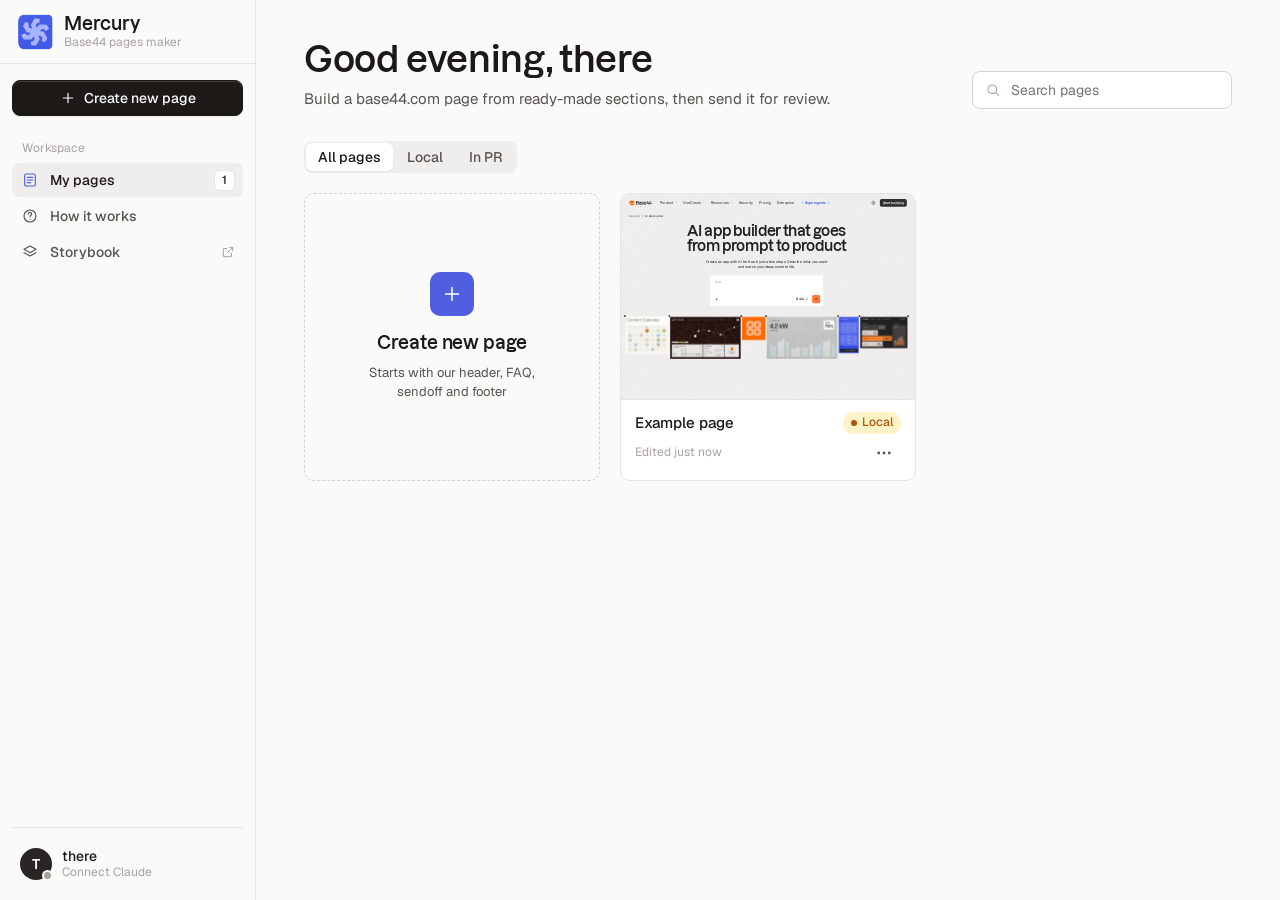
==== commit e91b3b3c: "Live page thumbnails on the dashboard Co-Authored-By: Claude Opus 5.5 <noreply@anthropic.com>" ====
--- a/index.html
+++ b/index.html
@@ -5,12 +5,12 @@
     <meta name="viewport" content="width=device-width, initial-scale=1" />
     <link rel="icon" href="./assets/mercury-icon-C0qEDZrc.png" />
     <title>Mercury · Base44 pages maker</title>
-    <script type="module" crossorigin src="./assets/app-D9dCNVc-.js"></script>
+    <script type="module" crossorigin src="./assets/app-Dd5O0C6j.js"></script>
     <link rel="modulepreload" crossorigin href="./assets/vendor-Bnb4Ae-D.js">
     <link rel="modulepreload" crossorigin href="./assets/sections-Db3gIIvN.js">
-    <link rel="modulepreload" crossorigin href="./assets/page-model-CBehmWNN.js">
+    <link rel="modulepreload" crossorigin href="./assets/api-DkgP0gEQ.js">
     <link rel="stylesheet" crossorigin href="./assets/sections-phe8vjoj.css">
-    <link rel="stylesheet" crossorigin href="./assets/app-ySXwdiGq.css">
+    <link rel="stylesheet" crossorigin href="./assets/app-DAsXtqsy.css">
   </head>
   <body>
     <div id="root"></div>
--- a/assets/app-DAsXtqsy.css
+++ b/assets/app-DAsXtqsy.css
@@ -0,0 +1 @@
+@font-face{font-family:Geist;src:url(../fonts/geist/geist-latin-wght-normal.woff2) format("woff2");font-weight:100 900;font-display:swap}:root{--stone-0: #ffffff;--stone-50: #fafaf9;--stone-100: #f5f5f4;--stone-150: #efeeec;--stone-200: #e7e5e4;--stone-300: #d6d3d1;--stone-400: #a8a29e;--stone-500: #78716c;--stone-600: #57534e;--stone-700: #44403c;--stone-800: #292524;--stone-900: #1c1917;--bg: var(--stone-50);--surface: var(--stone-50);--surface-raised: var(--stone-0);--workspace: #e7e5e4;--line: #e7e5e4;--line-strong: #d6d3d1;--ink: var(--stone-900);--ink-soft: var(--stone-600);--ink-faint: var(--stone-400);--accent: #4f5fe0;--accent-ink: #3a47c4;--accent-soft: rgba(79, 95, 224, .1);--local: #b45309;--local-soft: #fef3c7;--pr: #15803d;--pr-soft: #dcfce7;--danger: #dc2626;--r-sm: 6px;--r-md: 8px;--r-lg: 10px;--r-xl: 12px;--shadow-sm: 0 1px 2px rgba(28, 25, 23, .06);--shadow-md: 0 1px 2px rgba(28, 25, 23, .05), 0 6px 20px rgba(28, 25, 23, .07);--shadow-lg: 0 2px 4px rgba(28, 25, 23, .05), 0 20px 50px rgba(28, 25, 23, .14);--font-display: Dazzed, Geist, system-ui, sans-serif;--font-body: Geist, system-ui, sans-serif}*,*:before,*:after{box-sizing:border-box}html,body,#root{height:100%;margin:0}body{background:var(--bg);color:var(--ink);font:400 14px/1.45 var(--font-body);-webkit-font-smoothing:antialiased}button,input,textarea{font:inherit;color:inherit}button{cursor:pointer}:focus-visible{outline:2px solid var(--accent);outline-offset:2px}.m-btn{display:inline-flex;align-items:center;justify-content:center;gap:8px;height:34px;padding:0 12px;border:1px solid var(--line-strong);border-radius:var(--r-md);background:var(--surface-raised);color:var(--ink);font-weight:500;box-shadow:var(--shadow-sm);white-space:nowrap}.m-btn:hover{background:var(--stone-100)}.m-btn:disabled{opacity:.5;cursor:default}.m-btn--primary{border-color:var(--stone-900);background:var(--stone-900);color:#fff;box-shadow:inset 0 1px #ffffff26,var(--shadow-sm)}.m-btn--primary:hover{background:var(--stone-800)}.m-btn--accent{border-color:var(--accent);background:var(--accent);color:#fff}.m-btn--accent:hover{background:var(--accent-ink)}.m-btn--ghost{border-color:transparent;background:transparent;box-shadow:none}.m-icon-btn{display:grid;place-items:center;width:34px;height:34px;border:0;border-radius:var(--r-sm);background:transparent;color:var(--ink-soft)}.m-icon-btn:hover:not(:disabled){background:var(--stone-200);color:var(--ink)}.m-icon-btn:disabled{opacity:.35;cursor:default}.m-badge{display:inline-flex;align-items:center;gap:5px;height:22px;padding:0 8px;border-radius:999px;font-size:12px;font-weight:500}.m-badge:before{content:"";width:6px;height:6px;border-radius:50%;background:currentColor}.m-badge--local{background:var(--local-soft);color:var(--local)}.m-badge--pr{background:var(--pr-soft);color:var(--pr)}.m-display{font-family:var(--font-display);font-weight:600;letter-spacing:-.01em}.m-app{height:100%}.m-desktop-only{display:none}@media(max-width:899px){.m-app{display:none}.m-desktop-only{display:flex;flex-direction:column;align-items:center;justify-content:center;gap:16px;min-height:100%;padding:32px 24px;text-align:center}.m-desktop-only h1{margin:12px 0 0;font-size:28px;line-height:1.15}.m-desktop-only p{max-width:340px;margin:0;color:var(--ink-soft);font-size:15px}}.m-logo{display:flex;align-items:center;gap:10px}.m-logo-icon{display:block;border-radius:8px}.m-logo__text{display:flex;flex-direction:column;line-height:1.1}.m-logo__name{font-size:18px;font-weight:600}.m-logo__sub{margin-top:2px;color:var(--ink-faint);font-size:12px}.m-rail{display:flex;flex-direction:column;align-items:center;gap:4px;width:56px;padding:0 0 12px;flex-shrink:0;background:var(--surface)}.m-rail__logo{display:grid;place-items:center;width:100%;height:52px;margin-bottom:8px;padding:0;border:0;border-bottom:1px solid var(--line);background:none}.m-rail__item{display:grid;place-items:center;width:36px;height:36px;border:0;border-radius:var(--r-md);background:transparent;color:var(--ink-soft)}.m-rail__item:hover{background:var(--stone-200);color:var(--ink)}.m-rail__item--on{background:var(--stone-150);color:var(--ink)}.m-rail__spacer{flex:1}.m-claude{display:flex;align-items:center;gap:10px;width:100%;padding:8px;border:0;border-radius:var(--r-md);background:transparent;text-align:left}.m-claude:hover{background:var(--stone-200)}.m-claude--compact{width:auto;padding:4px}.m-claude__avatar{position:relative;display:grid;place-items:center;width:32px;height:32px;flex-shrink:0;border-radius:50%;background:var(--stone-800);color:#fff;font-weight:600}.m-claude__dot{position:absolute;right:-1px;bottom:-1px;width:11px;height:11px;border:2px solid var(--surface);border-radius:50%;background:var(--stone-400)}.m-claude__dot--on{background:#22c55e}.m-claude__text{display:flex;flex-direction:column;line-height:1.2}.m-claude__name{font-weight:500}.m-claude__state{color:var(--ink-faint);font-size:12px}.m-overlay{position:fixed;top:0;right:0;bottom:0;left:0;z-index:100;display:grid;place-items:center;background:#1c191752;-webkit-backdrop-filter:blur(2px);backdrop-filter:blur(2px)}.m-dialog{width:min(480px,calc(100vw - 32px));border-radius:var(--r-xl);background:var(--surface-raised);box-shadow:var(--shadow-lg)}.m-dialog__head{display:flex;align-items:center;justify-content:space-between;padding:20px 20px 4px 24px}.m-dialog__head h2{margin:0;font-size:22px}.m-dialog__body{padding:4px 24px 24px;color:var(--ink-soft);font-size:15px}.m-dialog__actions{display:flex;justify-content:flex-end;gap:8px;margin-top:20px}.m-btn--danger{border-color:var(--danger);background:var(--danger);color:#fff}.m-btn--danger:hover{background:#b91c1c}.m-steps{display:grid;gap:8px;padding-left:20px;color:var(--ink)}.m-steps code{padding:2px 6px;border-radius:6px;background:var(--stone-100);font-size:13px}.m-help{display:grid;gap:16px;margin:12px 0 0;padding:0;list-style:none}.m-help li{display:flex;gap:14px}.m-help strong{color:var(--ink);font-weight:500}.m-help p{margin:2px 0 0}.m-help__num{display:grid;place-items:center;width:28px;height:28px;flex-shrink:0;border-radius:50%;background:var(--accent-soft);color:var(--accent);font-weight:600}.m-help__note{margin:20px 0 0;padding:12px 14px;border-radius:var(--r-md);background:var(--stone-100);font-size:13px}.m-menu{position:absolute;right:0;bottom:38px;z-index:10;min-width:170px;padding:6px;border:1px solid var(--line);border-radius:var(--r-md);background:var(--surface-raised);box-shadow:var(--shadow-lg)}.m-menu__item{display:flex;align-items:center;gap:10px;width:100%;padding:8px 10px;border:0;border-radius:var(--r-sm);background:none;color:var(--ink);text-decoration:none;text-align:left}.m-menu__item:hover{background:var(--stone-100)}.m-menu__item--danger{color:var(--danger)}.m-badge--hoverable{cursor:default}.m-badge--hoverable:hover,.m-badge--hoverable:focus-visible{box-shadow:0 0 0 3px #b453091f}.m-where{position:fixed;z-index:120;width:340px;padding:12px;border:1px solid var(--line);border-radius:var(--r-lg);background:var(--surface-raised);box-shadow:var(--shadow-lg)}.m-where:before{content:"";position:absolute;inset:-8px 0 auto;height:8px}.m-where__title{margin:0;font-weight:500}.m-where__text{margin:2px 0 10px;color:var(--ink-faint);font-size:12px}.m-where__row{display:flex;gap:4px}.m-where__path{display:flex;flex:1;align-items:center;gap:8px;min-width:0;height:34px;padding:0 10px;border:1px solid var(--line);border-radius:var(--r-md);background:var(--stone-100);color:var(--ink);text-align:left}.m-where__path span{flex:1;min-width:0;overflow:hidden;font-family:ui-monospace,SF Mono,Menlo,monospace;font-size:12px;text-overflow:ellipsis;white-space:nowrap;direction:rtl}.m-where__path svg{flex-shrink:0;color:var(--ink-faint)}.m-where__path:hover:not(:disabled){border-color:var(--accent);color:var(--accent)}.m-where__path:hover:not(:disabled) svg{color:var(--accent)}.m-where__copied{margin:6px 0 0;color:var(--pr);font-size:12px}.m-dash{display:grid;grid-template-columns:256px minmax(0,1fr);height:100%;background:var(--surface)}.m-sidebar{display:flex;flex-direction:column;min-height:0;padding:0 12px 12px;border-right:1px solid var(--line)}.m-sidebar .m-logo{height:64px;margin:0 -12px;padding:0 18px;border-bottom:1px solid var(--line)}.m-sidebar__create{width:100%;height:36px;margin:16px 0 4px}.m-sidebar__group{margin:20px 10px 6px;color:var(--ink-faint);font-size:12px}.m-sidebar__nav{display:grid;gap:2px}.m-nav-item{display:flex;align-items:center;gap:10px;height:34px;padding:0 8px;border:0;border-radius:var(--r-md);background:none;color:var(--ink-soft);text-decoration:none;font-weight:500;text-align:left}.m-nav-item:hover{background:var(--stone-200);color:var(--ink)}.m-nav-item--on{background:var(--stone-150);color:var(--ink)}.m-nav-item__icon{display:grid;place-items:center;width:20px;height:20px}.m-nav-item--on .m-nav-item__icon{color:var(--accent)}.m-nav-item__count{margin-left:auto;padding:1px 7px;border:1px solid var(--line);border-radius:var(--r-sm);background:var(--surface-raised);font-size:12px}.m-nav-item__ext{margin-left:auto;color:var(--ink-faint)}.m-sidebar__foot{margin-top:auto;padding-top:12px;border-top:1px solid var(--line)}.m-dash__main{min-width:0;padding:40px 48px;overflow:auto}.m-dash__head{display:flex;align-items:flex-end;justify-content:space-between;gap:24px}.m-dash__head h1{margin:0;font-size:36px;font-weight:600;line-height:1.1}.m-dash__head p{margin:8px 0 0;color:var(--ink-soft);font-size:15px}.m-search{display:flex;align-items:center;gap:8px;width:260px;height:38px;padding:0 12px;border:1px solid var(--line-strong);border-radius:var(--r-md);background:var(--surface-raised);color:var(--ink-faint)}.m-search input{flex:1;min-width:0;border:0;outline:0;background:none;color:var(--ink)}.m-tabs{display:inline-flex;gap:2px;margin:32px 0 20px;padding:2px;border-radius:var(--r-md);background:var(--stone-150)}.m-tab{height:28px;padding:0 12px;border:0;border-radius:var(--r-sm);background:none;color:var(--ink-soft);font-weight:500}.m-tab--on{background:var(--surface-raised);color:var(--ink);box-shadow:var(--shadow-sm)}.m-grid{display:grid;grid-template-columns:repeat(auto-fill,minmax(250px,1fr));gap:20px}.m-new-card{display:flex;flex-direction:column;align-items:center;justify-content:center;gap:8px;min-height:240px;padding:24px;border:1.5px dashed var(--stone-300);border-radius:var(--r-lg);background:transparent;text-align:center;transition:border-color .15s ease,background .15s ease}.m-new-card:hover{border-color:var(--accent);background:var(--accent-soft)}.m-new-card__plus{display:grid;place-items:center;width:44px;height:44px;margin-bottom:6px;border-radius:var(--r-lg);background:var(--accent);color:#fff}.m-new-card__title{font-size:18px}.m-new-card__text{max-width:200px;color:var(--ink-soft);font-size:13px}.m-card{display:flex;flex-direction:column;overflow:hidden;border:1px solid var(--line);border-radius:var(--r-lg);background:var(--surface-raised);transition:border-color .15s ease,box-shadow .15s ease}.m-card:hover{border-color:var(--line-strong);box-shadow:var(--shadow-md)}.m-card__preview{flex:1;padding:0;overflow:hidden;border:0;border-bottom:1px solid var(--line);background:var(--workspace);cursor:pointer}.m-page-thumb{position:relative;aspect-ratio:1440 / 1000;overflow:hidden;background:linear-gradient(100deg,#efeeec 30%,#f7f6f5,#efeeec 70%) 0 0 / 300% 100%;animation:m-shimmer 1.4s linear infinite}.m-page-thumb--loaded{background:#eeeceb;animation:none}.m-page-thumb iframe{position:absolute;top:0;left:0;border:0;transform-origin:top left;pointer-events:none;opacity:0;transition:opacity .2s ease}.m-page-thumb--loaded iframe{opacity:1}.m-card__meta{display:grid;gap:2px;padding:12px 14px 10px}.m-card__row{display:flex;align-items:center;justify-content:space-between;gap:8px}.m-card__title{margin:0;overflow:hidden;font-size:15px;font-weight:500;text-overflow:ellipsis;white-space:nowrap}.m-card__sub{overflow:hidden;color:var(--ink-faint);font-size:12px;text-overflow:ellipsis;white-space:nowrap}.m-card__menu-wrap{position:relative}.m-dash__empty{margin-top:24px;color:var(--ink-faint)}.m-chat{display:flex;flex-direction:column;min-height:0;overflow:hidden;border-left:1px solid var(--line);background:var(--surface)}.m-chat__head{display:flex;align-items:center;gap:10px;padding:12px 14px;border-bottom:1px solid var(--line)}.m-chat__mark{display:grid;place-items:center;width:28px;height:28px;border-radius:var(--r-md);background:#d977571f}.m-chat__title{margin:0;font-weight:600}.m-chat__sub{margin:0;color:var(--ink-faint);font-size:12px}.m-chat__connect{display:grid;gap:2px;margin:12px 12px 0;padding:12px 14px;border:1px solid #fde68a;border-radius:var(--r-md);background:#fffbeb;color:#92400e;text-align:left;font-size:13px}.m-chat__list{display:flex;flex:1;flex-direction:column;gap:10px;padding:16px 14px;overflow-y:auto}.m-chat__empty{margin-top:auto;color:var(--ink-soft);font-size:13px}.m-chat__hello{margin:0 0 6px;color:var(--ink);font-size:24px;line-height:1.15}.m-chat__empty p{margin:0}.m-chat__starters{display:flex;flex-direction:column;align-items:flex-start;gap:6px;margin-top:16px}.m-chip{min-height:30px;padding:5px 12px;border:1px solid var(--line-strong);border-radius:999px;background:var(--surface-raised);color:var(--ink);font-size:13px;text-align:left}.m-chip:hover:not(:disabled){border-color:var(--accent);color:var(--accent)}.m-chip--primary{border-color:var(--stone-900);background:var(--stone-900);color:#fff}.m-chip--primary:hover:not(:disabled){border-color:var(--stone-800);background:var(--stone-800);color:#fff}.m-msg{max-width:92%;font-size:13.5px}.m-msg--user{align-self:flex-end;padding:9px 12px;border-radius:12px 12px 4px;background:#e2ded7;color:var(--ink)}.m-msg--assistant{align-self:flex-start;color:var(--ink)}.m-msg__text{margin:0;white-space:pre-wrap}.m-msg--error{padding:9px 12px;border-radius:var(--r-md);background:#fef2f2;color:#b91c1c}.m-msg--progress{color:var(--ink-soft);font-size:12.5px}.m-msg__progress{display:flex;gap:8px}.m-msg__pulse{width:7px;height:7px;margin-top:6px;flex-shrink:0;border-radius:50%;background:var(--accent)}.m-msg--summary{padding:12px 14px;border:1px solid var(--line);border-radius:var(--r-md);background:var(--surface-raised)}.m-msg__link{margin-top:10px}.m-msg__options{display:flex;flex-wrap:wrap;gap:6px;margin-top:10px}.m-msg__mentions,.m-composer__mentions{display:flex;flex-wrap:wrap;gap:4px;margin-bottom:6px}.m-mention{display:inline-flex;align-items:center;gap:4px;height:22px;padding:0 8px;border-radius:999px;background:var(--accent);color:#fff;font-size:12px;font-weight:500}.m-mention button{display:grid;place-items:center;padding:0;border:0;background:none;color:inherit}.m-msg--thinking{display:flex;align-items:center;gap:8px;color:var(--ink-soft)}.m-dots{display:inline-flex;gap:3px}.m-dots i{width:5px;height:5px;border-radius:50%;background:var(--accent);animation:m-dot 1s ease-in-out infinite}.m-dots i:nth-child(2){animation-delay:.15s}.m-dots i:nth-child(3){animation-delay:.3s}@keyframes m-dot{50%{opacity:.25;transform:translateY(-2px)}}.m-composer{margin:0 12px 12px;padding:10px 10px 8px 12px;border:1px solid var(--line-strong);border-radius:var(--r-lg);background:var(--surface-raised)}.m-composer:focus-within{border-color:var(--accent)}.m-composer__input{width:100%;border:0;outline:0;background:none;resize:none;font-size:13.5px}.m-composer__row{display:flex;align-items:center;justify-content:space-between}.m-composer__hint{color:var(--ink-faint);font-size:11px}.m-composer__send{display:grid;place-items:center;width:30px;height:30px;border:0;border-radius:50%;background:var(--stone-900);color:#fff}.m-composer__send:disabled{background:var(--stone-300);cursor:default}.m-chat__demo{border-color:var(--accent-soft);background:var(--accent-soft);color:var(--accent-ink);cursor:default}.m-pg{display:grid;grid-template-columns:56px 272px minmax(0,1fr) 340px;grid-template-rows:52px minmax(0,1fr);grid-template-areas:"rail top top top" "rail lib ws chat";height:100%;overflow:hidden;background:var(--surface)}.m-pg>.m-rail{grid-area:rail;border-right:1px solid var(--line)}.m-pg>.m-top{grid-area:top}.m-pg>.m-lib{grid-area:lib}.m-pg>.m-ws{grid-area:ws}.m-pg>.m-chat{grid-area:chat}.m-pg-missing{display:grid;place-content:center;gap:12px;height:100%;text-align:center}.m-pg-missing h1{margin:0}.m-lib{display:flex;flex-direction:column;min-height:0;overflow:hidden;border-right:1px solid var(--line);background:var(--surface)}.m-lib__head{padding:16px 14px 12px;border-bottom:1px solid var(--line)}.m-lib__title{margin:0;font-size:17px}.m-lib__sub{margin:2px 0 12px;color:var(--ink-faint);font-size:12px}.m-lib__search{display:flex;align-items:center;gap:8px;height:34px;padding:0 10px;border-radius:var(--r-md);background:var(--stone-150);color:var(--ink-faint)}.m-lib__search input{flex:1;min-width:0;border:0;outline:0;background:none;color:var(--ink);font-size:13px}.m-lib__list{flex:1;overflow-y:auto;padding:6px 12px 16px}.m-lib__family{position:sticky;top:-6px;z-index:1;display:flex;align-items:center;gap:8px;width:100%;padding:12px 4px 8px;border:0;background:var(--surface);color:var(--ink-faint);font-size:11px;font-weight:600;letter-spacing:.06em;text-transform:uppercase}.m-lib__count{padding:0 6px;border-radius:999px;background:var(--stone-150);font-size:11px;letter-spacing:0}.m-lib__chev{margin-left:auto;transition:transform .15s ease}.m-lib__chev--closed{transform:rotate(-90deg)}.m-lib__items{display:grid;gap:10px;padding-bottom:6px}.m-lib__none{padding:16px 4px;color:var(--ink-faint)}.m-item{overflow:hidden;border:1px solid var(--line);border-radius:var(--r-md);background:var(--surface-raised);cursor:grab;transition:border-color .15s ease,box-shadow .15s ease}.m-item:hover{border-color:var(--accent);box-shadow:0 0 0 3px var(--accent-soft)}.m-item:active{cursor:grabbing}.m-thumb-box{position:relative;overflow:hidden;background:linear-gradient(100deg,#efeeec 30%,#f7f6f5,#efeeec 70%) 0 0 / 300% 100%;animation:m-shimmer 1.4s linear infinite}.m-thumb-box--loaded{background:#eeeceb;animation:none}.m-thumb-frame{position:absolute;top:0;left:0;border:0;transform-origin:top left;pointer-events:none;opacity:0;transition:opacity .2s ease}.m-thumb-box--loaded .m-thumb-frame{opacity:1}@keyframes m-shimmer{to{background-position:-300% 0}}.m-item__foot{display:flex;align-items:center;justify-content:space-between;padding:7px 8px 7px 10px;border-top:1px solid var(--line)}.m-item__name{font-size:12px;font-weight:500}.m-item__add{display:grid;place-items:center;width:24px;height:24px;border:0;border-radius:7px;background:var(--stone-150);color:var(--ink-soft)}.m-item__add:hover{background:var(--accent);color:#fff}.m-top{display:grid;grid-template-columns:1fr auto 1fr;align-items:center;gap:12px;padding:0 12px;border-bottom:1px solid var(--line);background:var(--surface)}.m-top__left,.m-top__right{display:flex;align-items:center;gap:6px;min-width:0}.m-top__right{justify-content:flex-end}.m-top__crumb{color:var(--ink-faint);white-space:nowrap}.m-top__title{flex:0 1 auto;min-width:96px;max-width:240px;height:30px;padding:0 6px;border:1px solid transparent;border-radius:var(--r-sm);background:none;font-weight:500;text-overflow:ellipsis}.m-top__title:hover,.m-top__title:focus{border-color:var(--line-strong);background:var(--surface-raised);outline:0}.m-top__saved{color:var(--ink-faint);font-size:12px;white-space:nowrap}.m-seg{display:inline-flex;gap:2px;padding:2px;border-radius:var(--r-md);background:var(--stone-150)}.m-seg__btn{display:grid;place-items:center;width:34px;height:28px;border:0;border-radius:var(--r-sm);background:none;color:var(--ink-faint)}.m-seg__btn:hover{color:var(--ink)}.m-seg__btn--on{background:var(--surface-raised);color:var(--ink);box-shadow:var(--shadow-sm)}@media(max-width:1600px){.m-top__crumb,.m-top__saved{display:none}}.m-ws{position:relative;display:flex;flex:1;flex-direction:column;align-items:center;min-height:0;padding-top:32px;overflow:hidden;background-color:var(--workspace);background-image:radial-gradient(rgba(28,25,23,.2) .6px,transparent .8px);background-size:9px 9px}.m-ws__device{position:relative;flex-shrink:0;overflow:hidden;border-radius:4px;background:#eeeceb;box-shadow:0 0 0 1px var(--line)}.m-ws__frame{display:block;border:0;transform-origin:top left}body.m-dragging .m-ws__device{box-shadow:0 0 0 2px var(--accent)}.m-ws__hint{margin:8px 0 0;color:var(--ink-faint);font-size:12px}
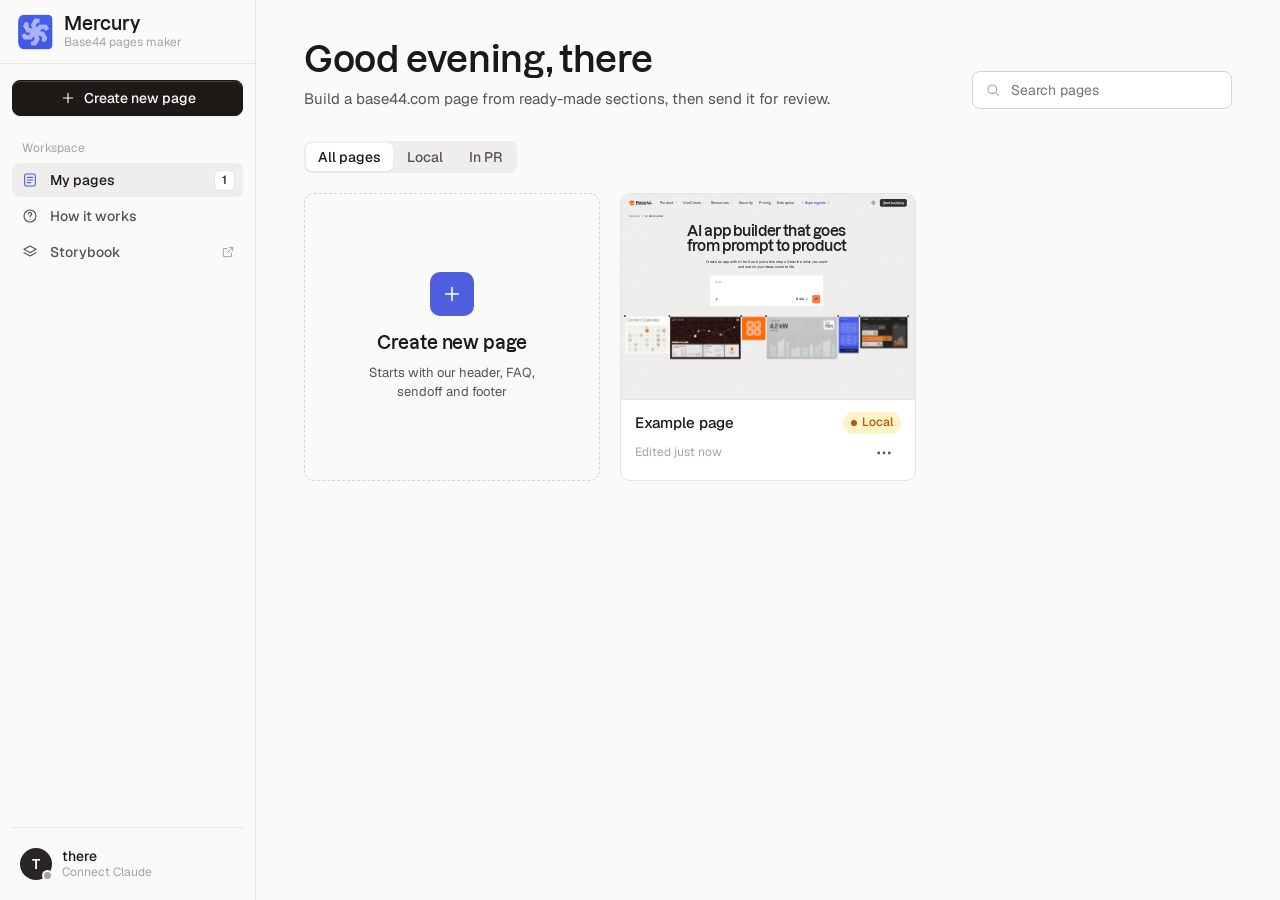
==== commit fec11cfd: "Demo reloads itself when a newer build is live Co-Authored-By: Claude Opus 5.5 <noreply@anthropic.co" ====
--- a/index.html
+++ b/index.html
@@ -5,7 +5,7 @@
     <meta name="viewport" content="width=device-width, initial-scale=1" />
     <link rel="icon" href="./assets/mercury-icon-C0qEDZrc.png" />
     <title>Mercury · Base44 pages maker</title>
-    <script type="module" crossorigin src="./assets/app-Dd5O0C6j.js"></script>
+    <script type="module" crossorigin src="./assets/app-BzD-lHFY.js"></script>
     <link rel="modulepreload" crossorigin href="./assets/vendor-Bnb4Ae-D.js">
     <link rel="modulepreload" crossorigin href="./assets/sections-Db3gIIvN.js">
     <link rel="modulepreload" crossorigin href="./assets/api-DkgP0gEQ.js">
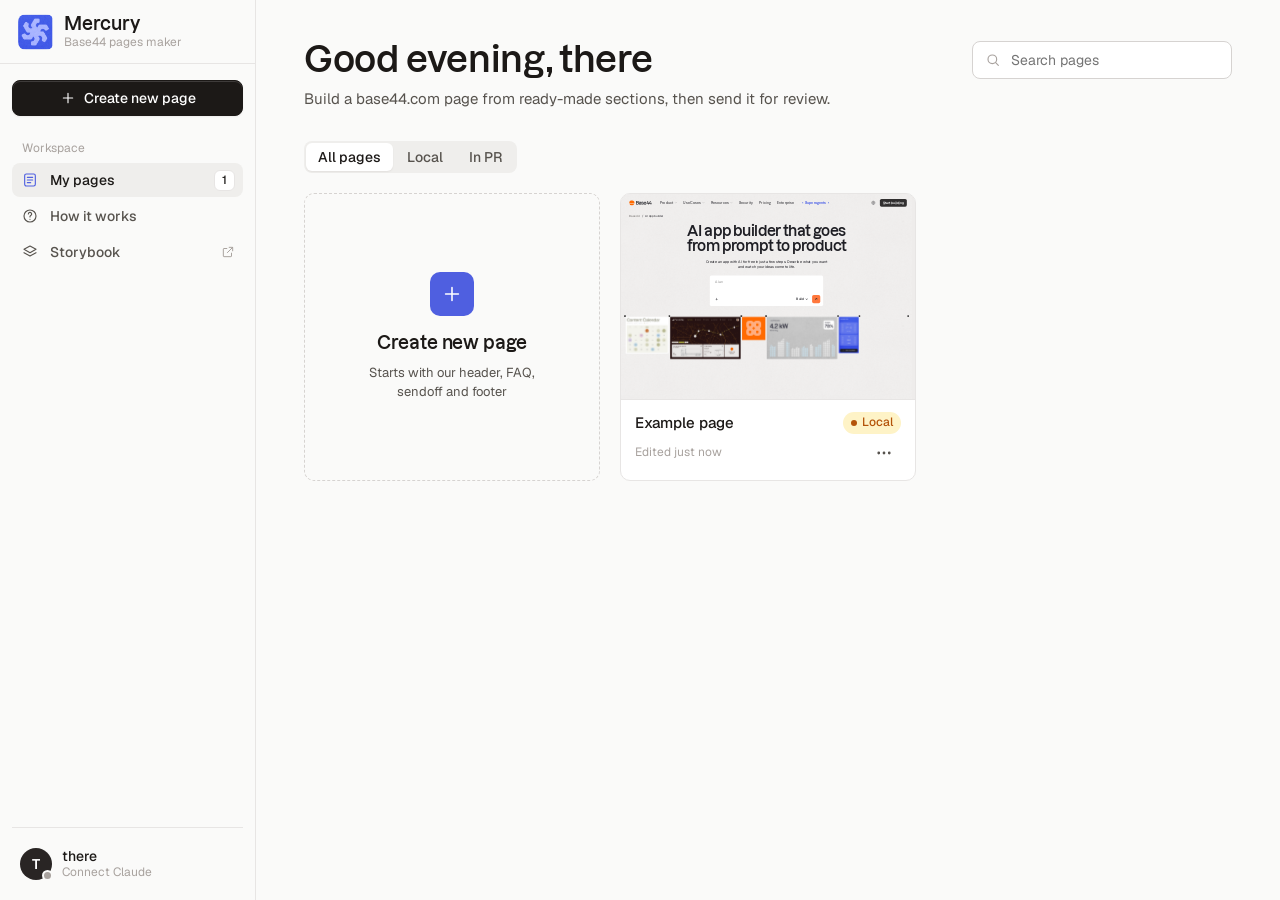
==== commit 8b2dc073: "Align dashboard search with the title Co-Authored-By: Claude Opus 5.5 <noreply@anthropic.com>" ====
--- a/index.html
+++ b/index.html
@@ -5,12 +5,12 @@
     <meta name="viewport" content="width=device-width, initial-scale=1" />
     <link rel="icon" href="./assets/mercury-icon-C0qEDZrc.png" />
     <title>Mercury · Base44 pages maker</title>
-    <script type="module" crossorigin src="./assets/app-BzD-lHFY.js"></script>
+    <script type="module" crossorigin src="./assets/app-DtvkoBc6.js"></script>
     <link rel="modulepreload" crossorigin href="./assets/vendor-Bnb4Ae-D.js">
     <link rel="modulepreload" crossorigin href="./assets/sections-Db3gIIvN.js">
     <link rel="modulepreload" crossorigin href="./assets/api-DkgP0gEQ.js">
     <link rel="stylesheet" crossorigin href="./assets/sections-phe8vjoj.css">
-    <link rel="stylesheet" crossorigin href="./assets/app-DAsXtqsy.css">
+    <link rel="stylesheet" crossorigin href="./assets/app-DGJ_upw8.css">
   </head>
   <body>
     <div id="root"></div>
--- a/assets/app-DGJ_upw8.css
+++ b/assets/app-DGJ_upw8.css
@@ -0,0 +1 @@
+@font-face{font-family:Geist;src:url(../fonts/geist/geist-latin-wght-normal.woff2) format("woff2");font-weight:100 900;font-display:swap}:root{--stone-0: #ffffff;--stone-50: #fafaf9;--stone-100: #f5f5f4;--stone-150: #efeeec;--stone-200: #e7e5e4;--stone-300: #d6d3d1;--stone-400: #a8a29e;--stone-500: #78716c;--stone-600: #57534e;--stone-700: #44403c;--stone-800: #292524;--stone-900: #1c1917;--bg: var(--stone-50);--surface: var(--stone-50);--surface-raised: var(--stone-0);--workspace: #e7e5e4;--line: #e7e5e4;--line-strong: #d6d3d1;--ink: var(--stone-900);--ink-soft: var(--stone-600);--ink-faint: var(--stone-400);--accent: #4f5fe0;--accent-ink: #3a47c4;--accent-soft: rgba(79, 95, 224, .1);--local: #b45309;--local-soft: #fef3c7;--pr: #15803d;--pr-soft: #dcfce7;--danger: #dc2626;--r-sm: 6px;--r-md: 8px;--r-lg: 10px;--r-xl: 12px;--shadow-sm: 0 1px 2px rgba(28, 25, 23, .06);--shadow-md: 0 1px 2px rgba(28, 25, 23, .05), 0 6px 20px rgba(28, 25, 23, .07);--shadow-lg: 0 2px 4px rgba(28, 25, 23, .05), 0 20px 50px rgba(28, 25, 23, .14);--font-display: Dazzed, Geist, system-ui, sans-serif;--font-body: Geist, system-ui, sans-serif}*,*:before,*:after{box-sizing:border-box}html,body,#root{height:100%;margin:0}body{background:var(--bg);color:var(--ink);font:400 14px/1.45 var(--font-body);-webkit-font-smoothing:antialiased}button,input,textarea{font:inherit;color:inherit}button{cursor:pointer}:focus-visible{outline:2px solid var(--accent);outline-offset:2px}.m-btn{display:inline-flex;align-items:center;justify-content:center;gap:8px;height:34px;padding:0 12px;border:1px solid var(--line-strong);border-radius:var(--r-md);background:var(--surface-raised);color:var(--ink);font-weight:500;box-shadow:var(--shadow-sm);white-space:nowrap}.m-btn:hover{background:var(--stone-100)}.m-btn:disabled{opacity:.5;cursor:default}.m-btn--primary{border-color:var(--stone-900);background:var(--stone-900);color:#fff;box-shadow:inset 0 1px #ffffff26,var(--shadow-sm)}.m-btn--primary:hover{background:var(--stone-800)}.m-btn--accent{border-color:var(--accent);background:var(--accent);color:#fff}.m-btn--accent:hover{background:var(--accent-ink)}.m-btn--ghost{border-color:transparent;background:transparent;box-shadow:none}.m-icon-btn{display:grid;place-items:center;width:34px;height:34px;border:0;border-radius:var(--r-sm);background:transparent;color:var(--ink-soft)}.m-icon-btn:hover:not(:disabled){background:var(--stone-200);color:var(--ink)}.m-icon-btn:disabled{opacity:.35;cursor:default}.m-badge{display:inline-flex;align-items:center;gap:5px;height:22px;padding:0 8px;border-radius:999px;font-size:12px;font-weight:500}.m-badge:before{content:"";width:6px;height:6px;border-radius:50%;background:currentColor}.m-badge--local{background:var(--local-soft);color:var(--local)}.m-badge--pr{background:var(--pr-soft);color:var(--pr)}.m-display{font-family:var(--font-display);font-weight:600;letter-spacing:-.01em}.m-app{height:100%}.m-desktop-only{display:none}@media(max-width:899px){.m-app{display:none}.m-desktop-only{display:flex;flex-direction:column;align-items:center;justify-content:center;gap:16px;min-height:100%;padding:32px 24px;text-align:center}.m-desktop-only h1{margin:12px 0 0;font-size:28px;line-height:1.15}.m-desktop-only p{max-width:340px;margin:0;color:var(--ink-soft);font-size:15px}}.m-logo{display:flex;align-items:center;gap:10px}.m-logo-icon{display:block;border-radius:8px}.m-logo__text{display:flex;flex-direction:column;line-height:1.1}.m-logo__name{font-size:18px;font-weight:600}.m-logo__sub{margin-top:2px;color:var(--ink-faint);font-size:12px}.m-rail{display:flex;flex-direction:column;align-items:center;gap:4px;width:56px;padding:0 0 12px;flex-shrink:0;background:var(--surface)}.m-rail__logo{display:grid;place-items:center;width:100%;height:52px;margin-bottom:8px;padding:0;border:0;border-bottom:1px solid var(--line);background:none}.m-rail__item{display:grid;place-items:center;width:36px;height:36px;border:0;border-radius:var(--r-md);background:transparent;color:var(--ink-soft)}.m-rail__item:hover{background:var(--stone-200);color:var(--ink)}.m-rail__item--on{background:var(--stone-150);color:var(--ink)}.m-rail__spacer{flex:1}.m-claude{display:flex;align-items:center;gap:10px;width:100%;padding:8px;border:0;border-radius:var(--r-md);background:transparent;text-align:left}.m-claude:hover{background:var(--stone-200)}.m-claude--compact{width:auto;padding:4px}.m-claude__avatar{position:relative;display:grid;place-items:center;width:32px;height:32px;flex-shrink:0;border-radius:50%;background:var(--stone-800);color:#fff;font-weight:600}.m-claude__dot{position:absolute;right:-1px;bottom:-1px;width:11px;height:11px;border:2px solid var(--surface);border-radius:50%;background:var(--stone-400)}.m-claude__dot--on{background:#22c55e}.m-claude__text{display:flex;flex-direction:column;line-height:1.2}.m-claude__name{font-weight:500}.m-claude__state{color:var(--ink-faint);font-size:12px}.m-overlay{position:fixed;top:0;right:0;bottom:0;left:0;z-index:100;display:grid;place-items:center;background:#1c191752;-webkit-backdrop-filter:blur(2px);backdrop-filter:blur(2px)}.m-dialog{width:min(480px,calc(100vw - 32px));border-radius:var(--r-xl);background:var(--surface-raised);box-shadow:var(--shadow-lg)}.m-dialog__head{display:flex;align-items:center;justify-content:space-between;padding:20px 20px 4px 24px}.m-dialog__head h2{margin:0;font-size:22px}.m-dialog__body{padding:4px 24px 24px;color:var(--ink-soft);font-size:15px}.m-dialog__actions{display:flex;justify-content:flex-end;gap:8px;margin-top:20px}.m-btn--danger{border-color:var(--danger);background:var(--danger);color:#fff}.m-btn--danger:hover{background:#b91c1c}.m-steps{display:grid;gap:8px;padding-left:20px;color:var(--ink)}.m-steps code{padding:2px 6px;border-radius:6px;background:var(--stone-100);font-size:13px}.m-help{display:grid;gap:16px;margin:12px 0 0;padding:0;list-style:none}.m-help li{display:flex;gap:14px}.m-help strong{color:var(--ink);font-weight:500}.m-help p{margin:2px 0 0}.m-help__num{display:grid;place-items:center;width:28px;height:28px;flex-shrink:0;border-radius:50%;background:var(--accent-soft);color:var(--accent);font-weight:600}.m-help__note{margin:20px 0 0;padding:12px 14px;border-radius:var(--r-md);background:var(--stone-100);font-size:13px}.m-menu{position:absolute;right:0;bottom:38px;z-index:10;min-width:170px;padding:6px;border:1px solid var(--line);border-radius:var(--r-md);background:var(--surface-raised);box-shadow:var(--shadow-lg)}.m-menu__item{display:flex;align-items:center;gap:10px;width:100%;padding:8px 10px;border:0;border-radius:var(--r-sm);background:none;color:var(--ink);text-decoration:none;text-align:left}.m-menu__item:hover{background:var(--stone-100)}.m-menu__item--danger{color:var(--danger)}.m-badge--hoverable{cursor:default}.m-badge--hoverable:hover,.m-badge--hoverable:focus-visible{box-shadow:0 0 0 3px #b453091f}.m-where{position:fixed;z-index:120;width:340px;padding:12px;border:1px solid var(--line);border-radius:var(--r-lg);background:var(--surface-raised);box-shadow:var(--shadow-lg)}.m-where:before{content:"";position:absolute;inset:-8px 0 auto;height:8px}.m-where__title{margin:0;font-weight:500}.m-where__text{margin:2px 0 10px;color:var(--ink-faint);font-size:12px}.m-where__row{display:flex;gap:4px}.m-where__path{display:flex;flex:1;align-items:center;gap:8px;min-width:0;height:34px;padding:0 10px;border:1px solid var(--line);border-radius:var(--r-md);background:var(--stone-100);color:var(--ink);text-align:left}.m-where__path span{flex:1;min-width:0;overflow:hidden;font-family:ui-monospace,SF Mono,Menlo,monospace;font-size:12px;text-overflow:ellipsis;white-space:nowrap;direction:rtl}.m-where__path svg{flex-shrink:0;color:var(--ink-faint)}.m-where__path:hover:not(:disabled){border-color:var(--accent);color:var(--accent)}.m-where__path:hover:not(:disabled) svg{color:var(--accent)}.m-where__copied{margin:6px 0 0;color:var(--pr);font-size:12px}.m-dash{display:grid;grid-template-columns:256px minmax(0,1fr);height:100%;background:var(--surface)}.m-sidebar{display:flex;flex-direction:column;min-height:0;padding:0 12px 12px;border-right:1px solid var(--line)}.m-sidebar .m-logo{height:64px;margin:0 -12px;padding:0 18px;border-bottom:1px solid var(--line)}.m-sidebar__create{width:100%;height:36px;margin:16px 0 4px}.m-sidebar__group{margin:20px 10px 6px;color:var(--ink-faint);font-size:12px}.m-sidebar__nav{display:grid;gap:2px}.m-nav-item{display:flex;align-items:center;gap:10px;height:34px;padding:0 8px;border:0;border-radius:var(--r-md);background:none;color:var(--ink-soft);text-decoration:none;font-weight:500;text-align:left}.m-nav-item:hover{background:var(--stone-200);color:var(--ink)}.m-nav-item--on{background:var(--stone-150);color:var(--ink)}.m-nav-item__icon{display:grid;place-items:center;width:20px;height:20px}.m-nav-item--on .m-nav-item__icon{color:var(--accent)}.m-nav-item__count{margin-left:auto;padding:1px 7px;border:1px solid var(--line);border-radius:var(--r-sm);background:var(--surface-raised);font-size:12px}.m-nav-item__ext{margin-left:auto;color:var(--ink-faint)}.m-sidebar__foot{margin-top:auto;padding-top:12px;border-top:1px solid var(--line)}.m-dash__main{min-width:0;padding:40px 48px;overflow:auto}.m-dash__head{display:flex;align-items:flex-start;justify-content:space-between;gap:24px}.m-dash__head h1{margin:0;font-size:36px;font-weight:600;line-height:1.1}.m-dash__head p{margin:8px 0 0;color:var(--ink-soft);font-size:15px}.m-search{display:flex;align-items:center;gap:8px;flex-shrink:0;width:260px;margin-top:1px;height:38px;padding:0 12px;border:1px solid var(--line-strong);border-radius:var(--r-md);background:var(--surface-raised);color:var(--ink-faint)}.m-search input{flex:1;min-width:0;border:0;outline:0;background:none;color:var(--ink)}.m-tabs{display:inline-flex;gap:2px;margin:32px 0 20px;padding:2px;border-radius:var(--r-md);background:var(--stone-150)}.m-tab{height:28px;padding:0 12px;border:0;border-radius:var(--r-sm);background:none;color:var(--ink-soft);font-weight:500}.m-tab--on{background:var(--surface-raised);color:var(--ink);box-shadow:var(--shadow-sm)}.m-grid{display:grid;grid-template-columns:repeat(auto-fill,minmax(250px,1fr));gap:20px}.m-new-card{display:flex;flex-direction:column;align-items:center;justify-content:center;gap:8px;min-height:240px;padding:24px;border:1.5px dashed var(--stone-300);border-radius:var(--r-lg);background:transparent;text-align:center;transition:border-color .15s ease,background .15s ease}.m-new-card:hover{border-color:var(--accent);background:var(--accent-soft)}.m-new-card__plus{display:grid;place-items:center;width:44px;height:44px;margin-bottom:6px;border-radius:var(--r-lg);background:var(--accent);color:#fff}.m-new-card__title{font-size:18px}.m-new-card__text{max-width:200px;color:var(--ink-soft);font-size:13px}.m-card{display:flex;flex-direction:column;overflow:hidden;border:1px solid var(--line);border-radius:var(--r-lg);background:var(--surface-raised);transition:border-color .15s ease,box-shadow .15s ease}.m-card:hover{border-color:var(--line-strong);box-shadow:var(--shadow-md)}.m-card__preview{display:block;width:100%;padding:0;overflow:hidden;border:0;border-bottom:1px solid var(--line);background:var(--workspace);cursor:pointer}.m-page-thumb{position:relative;aspect-ratio:1440 / 1000;overflow:hidden;background:linear-gradient(100deg,#efeeec 30%,#f7f6f5,#efeeec 70%) 0 0 / 300% 100%;animation:m-shimmer 1.4s linear infinite}.m-page-thumb--loaded{background:#eeeceb;animation:none}.m-page-thumb iframe{position:absolute;top:0;left:0;border:0;transform-origin:top left;pointer-events:none;opacity:0;transition:opacity .2s ease}.m-page-thumb--loaded iframe{opacity:1}.m-card__meta{display:grid;gap:2px;padding:12px 14px 10px}.m-card__row{display:flex;align-items:center;justify-content:space-between;gap:8px}.m-card__title{margin:0;overflow:hidden;font-size:15px;font-weight:500;text-overflow:ellipsis;white-space:nowrap}.m-card__sub{overflow:hidden;color:var(--ink-faint);font-size:12px;text-overflow:ellipsis;white-space:nowrap}.m-card__menu-wrap{position:relative}.m-dash__empty{margin-top:24px;color:var(--ink-faint)}.m-chat{display:flex;flex-direction:column;min-height:0;overflow:hidden;border-left:1px solid var(--line);background:var(--surface)}.m-chat__head{display:flex;align-items:center;gap:10px;padding:12px 14px;border-bottom:1px solid var(--line)}.m-chat__mark{display:grid;place-items:center;width:28px;height:28px;border-radius:var(--r-md);background:#d977571f}.m-chat__title{margin:0;font-weight:600}.m-chat__sub{margin:0;color:var(--ink-faint);font-size:12px}.m-chat__connect{display:grid;gap:2px;margin:12px 12px 0;padding:12px 14px;border:1px solid #fde68a;border-radius:var(--r-md);background:#fffbeb;color:#92400e;text-align:left;font-size:13px}.m-chat__list{display:flex;flex:1;flex-direction:column;gap:10px;padding:16px 14px;overflow-y:auto}.m-chat__empty{margin-top:auto;color:var(--ink-soft);font-size:13px}.m-chat__hello{margin:0 0 6px;color:var(--ink);font-size:24px;line-height:1.15}.m-chat__empty p{margin:0}.m-chat__starters{display:flex;flex-direction:column;align-items:flex-start;gap:6px;margin-top:16px}.m-chip{min-height:30px;padding:5px 12px;border:1px solid var(--line-strong);border-radius:999px;background:var(--surface-raised);color:var(--ink);font-size:13px;text-align:left}.m-chip:hover:not(:disabled){border-color:var(--accent);color:var(--accent)}.m-chip--primary{border-color:var(--stone-900);background:var(--stone-900);color:#fff}.m-chip--primary:hover:not(:disabled){border-color:var(--stone-800);background:var(--stone-800);color:#fff}.m-msg{max-width:92%;font-size:13.5px}.m-msg--user{align-self:flex-end;padding:9px 12px;border-radius:12px 12px 4px;background:#e2ded7;color:var(--ink)}.m-msg--assistant{align-self:flex-start;color:var(--ink)}.m-msg__text{margin:0;white-space:pre-wrap}.m-msg--error{padding:9px 12px;border-radius:var(--r-md);background:#fef2f2;color:#b91c1c}.m-msg--progress{color:var(--ink-soft);font-size:12.5px}.m-msg__progress{display:flex;gap:8px}.m-msg__pulse{width:7px;height:7px;margin-top:6px;flex-shrink:0;border-radius:50%;background:var(--accent)}.m-msg--summary{padding:12px 14px;border:1px solid var(--line);border-radius:var(--r-md);background:var(--surface-raised)}.m-msg__link{margin-top:10px}.m-msg__options{display:flex;flex-wrap:wrap;gap:6px;margin-top:10px}.m-msg__mentions,.m-composer__mentions{display:flex;flex-wrap:wrap;gap:4px;margin-bottom:6px}.m-mention{display:inline-flex;align-items:center;gap:4px;height:22px;padding:0 8px;border-radius:999px;background:var(--accent);color:#fff;font-size:12px;font-weight:500}.m-mention button{display:grid;place-items:center;padding:0;border:0;background:none;color:inherit}.m-msg--thinking{display:flex;align-items:center;gap:8px;color:var(--ink-soft)}.m-dots{display:inline-flex;gap:3px}.m-dots i{width:5px;height:5px;border-radius:50%;background:var(--accent);animation:m-dot 1s ease-in-out infinite}.m-dots i:nth-child(2){animation-delay:.15s}.m-dots i:nth-child(3){animation-delay:.3s}@keyframes m-dot{50%{opacity:.25;transform:translateY(-2px)}}.m-composer{margin:0 12px 12px;padding:10px 10px 8px 12px;border:1px solid var(--line-strong);border-radius:var(--r-lg);background:var(--surface-raised)}.m-composer:focus-within{border-color:var(--accent)}.m-composer__input{width:100%;border:0;outline:0;background:none;resize:none;font-size:13.5px}.m-composer__row{display:flex;align-items:center;justify-content:space-between}.m-composer__hint{color:var(--ink-faint);font-size:11px}.m-composer__send{display:grid;place-items:center;width:30px;height:30px;border:0;border-radius:50%;background:var(--stone-900);color:#fff}.m-composer__send:disabled{background:var(--stone-300);cursor:default}.m-chat__demo{border-color:var(--accent-soft);background:var(--accent-soft);color:var(--accent-ink);cursor:default}.m-pg{display:grid;grid-template-columns:56px 272px minmax(0,1fr) 340px;grid-template-rows:52px minmax(0,1fr);grid-template-areas:"rail top top top" "rail lib ws chat";height:100%;overflow:hidden;background:var(--surface)}.m-pg>.m-rail{grid-area:rail;border-right:1px solid var(--line)}.m-pg>.m-top{grid-area:top}.m-pg>.m-lib{grid-area:lib}.m-pg>.m-ws{grid-area:ws}.m-pg>.m-chat{grid-area:chat}.m-pg-missing{display:grid;place-content:center;gap:12px;height:100%;text-align:center}.m-pg-missing h1{margin:0}.m-lib{display:flex;flex-direction:column;min-height:0;overflow:hidden;border-right:1px solid var(--line);background:var(--surface)}.m-lib__head{padding:16px 14px 12px;border-bottom:1px solid var(--line)}.m-lib__title{margin:0;font-size:17px}.m-lib__sub{margin:2px 0 12px;color:var(--ink-faint);font-size:12px}.m-lib__search{display:flex;align-items:center;gap:8px;height:34px;padding:0 10px;border-radius:var(--r-md);background:var(--stone-150);color:var(--ink-faint)}.m-lib__search input{flex:1;min-width:0;border:0;outline:0;background:none;color:var(--ink);font-size:13px}.m-lib__list{flex:1;overflow-y:auto;padding:6px 12px 16px}.m-lib__family{position:sticky;top:-6px;z-index:1;display:flex;align-items:center;gap:8px;width:100%;padding:12px 4px 8px;border:0;background:var(--surface);color:var(--ink-faint);font-size:11px;font-weight:600;letter-spacing:.06em;text-transform:uppercase}.m-lib__count{padding:0 6px;border-radius:999px;background:var(--stone-150);font-size:11px;letter-spacing:0}.m-lib__chev{margin-left:auto;transition:transform .15s ease}.m-lib__chev--closed{transform:rotate(-90deg)}.m-lib__items{display:grid;gap:10px;padding-bottom:6px}.m-lib__none{padding:16px 4px;color:var(--ink-faint)}.m-item{overflow:hidden;border:1px solid var(--line);border-radius:var(--r-md);background:var(--surface-raised);cursor:grab;transition:border-color .15s ease,box-shadow .15s ease}.m-item:hover{border-color:var(--accent);box-shadow:0 0 0 3px var(--accent-soft)}.m-item:active{cursor:grabbing}.m-thumb-box{position:relative;overflow:hidden;background:linear-gradient(100deg,#efeeec 30%,#f7f6f5,#efeeec 70%) 0 0 / 300% 100%;animation:m-shimmer 1.4s linear infinite}.m-thumb-box--loaded{background:#eeeceb;animation:none}.m-thumb-frame{position:absolute;top:0;left:0;border:0;transform-origin:top left;pointer-events:none;opacity:0;transition:opacity .2s ease}.m-thumb-box--loaded .m-thumb-frame{opacity:1}@keyframes m-shimmer{to{background-position:-300% 0}}.m-item__foot{display:flex;align-items:center;justify-content:space-between;padding:7px 8px 7px 10px;border-top:1px solid var(--line)}.m-item__name{font-size:12px;font-weight:500}.m-item__add{display:grid;place-items:center;width:24px;height:24px;border:0;border-radius:7px;background:var(--stone-150);color:var(--ink-soft)}.m-item__add:hover{background:var(--accent);color:#fff}.m-top{display:grid;grid-template-columns:1fr auto 1fr;align-items:center;gap:12px;padding:0 12px;border-bottom:1px solid var(--line);background:var(--surface)}.m-top__left,.m-top__right{display:flex;align-items:center;gap:6px;min-width:0}.m-top__right{justify-content:flex-end}.m-top__crumb{color:var(--ink-faint);white-space:nowrap}.m-top__title{flex:0 1 auto;min-width:96px;max-width:240px;height:30px;padding:0 6px;border:1px solid transparent;border-radius:var(--r-sm);background:none;font-weight:500;text-overflow:ellipsis}.m-top__title:hover,.m-top__title:focus{border-color:var(--line-strong);background:var(--surface-raised);outline:0}.m-top__saved{color:var(--ink-faint);font-size:12px;white-space:nowrap}.m-seg{display:inline-flex;gap:2px;padding:2px;border-radius:var(--r-md);background:var(--stone-150)}.m-seg__btn{display:grid;place-items:center;width:34px;height:28px;border:0;border-radius:var(--r-sm);background:none;color:var(--ink-faint)}.m-seg__btn:hover{color:var(--ink)}.m-seg__btn--on{background:var(--surface-raised);color:var(--ink);box-shadow:var(--shadow-sm)}@media(max-width:1600px){.m-top__crumb,.m-top__saved{display:none}}.m-ws{position:relative;display:flex;flex:1;flex-direction:column;align-items:center;min-height:0;padding-top:32px;overflow:hidden;background-color:var(--workspace);background-image:radial-gradient(rgba(28,25,23,.2) .6px,transparent .8px);background-size:9px 9px}.m-ws__device{position:relative;flex-shrink:0;overflow:hidden;border-radius:4px;background:#eeeceb;box-shadow:0 0 0 1px var(--line)}.m-ws__frame{display:block;border:0;transform-origin:top left}body.m-dragging .m-ws__device{box-shadow:0 0 0 2px var(--accent)}.m-ws__hint{margin:8px 0 0;color:var(--ink-faint);font-size:12px}
